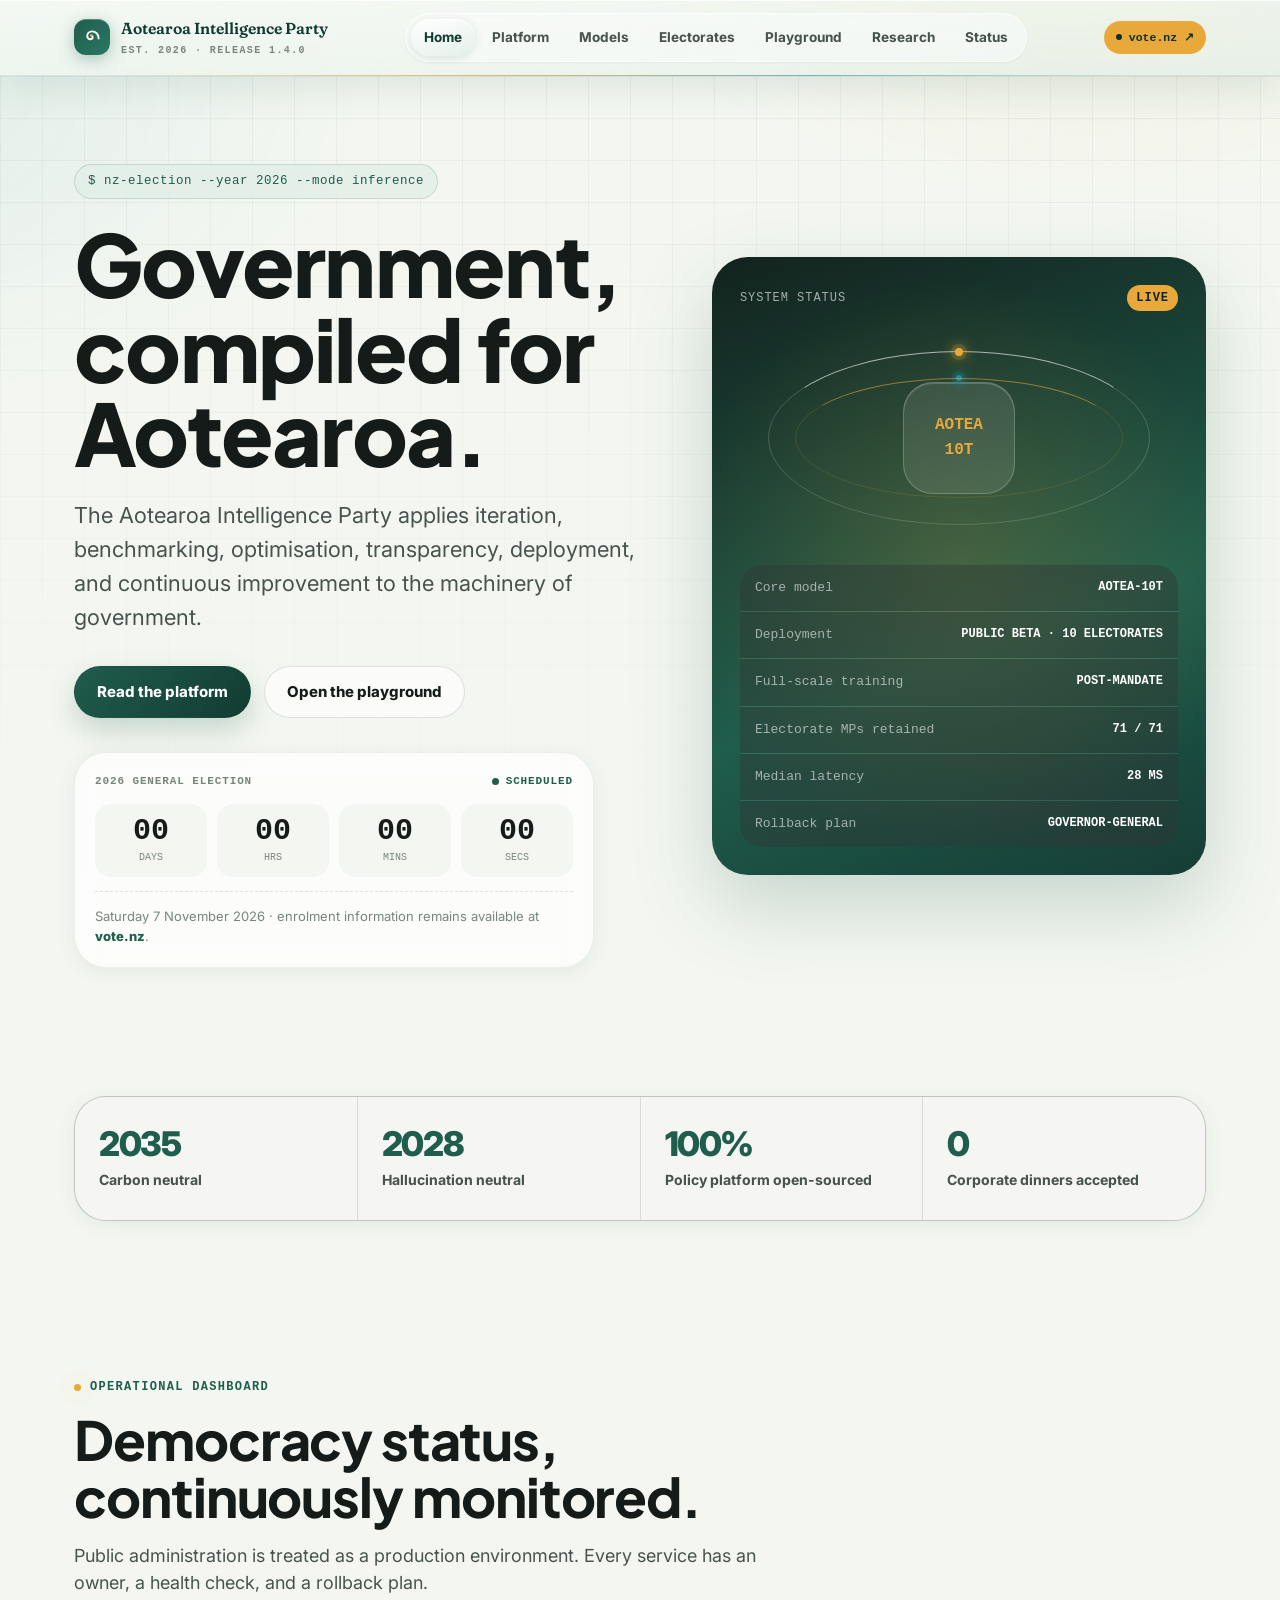
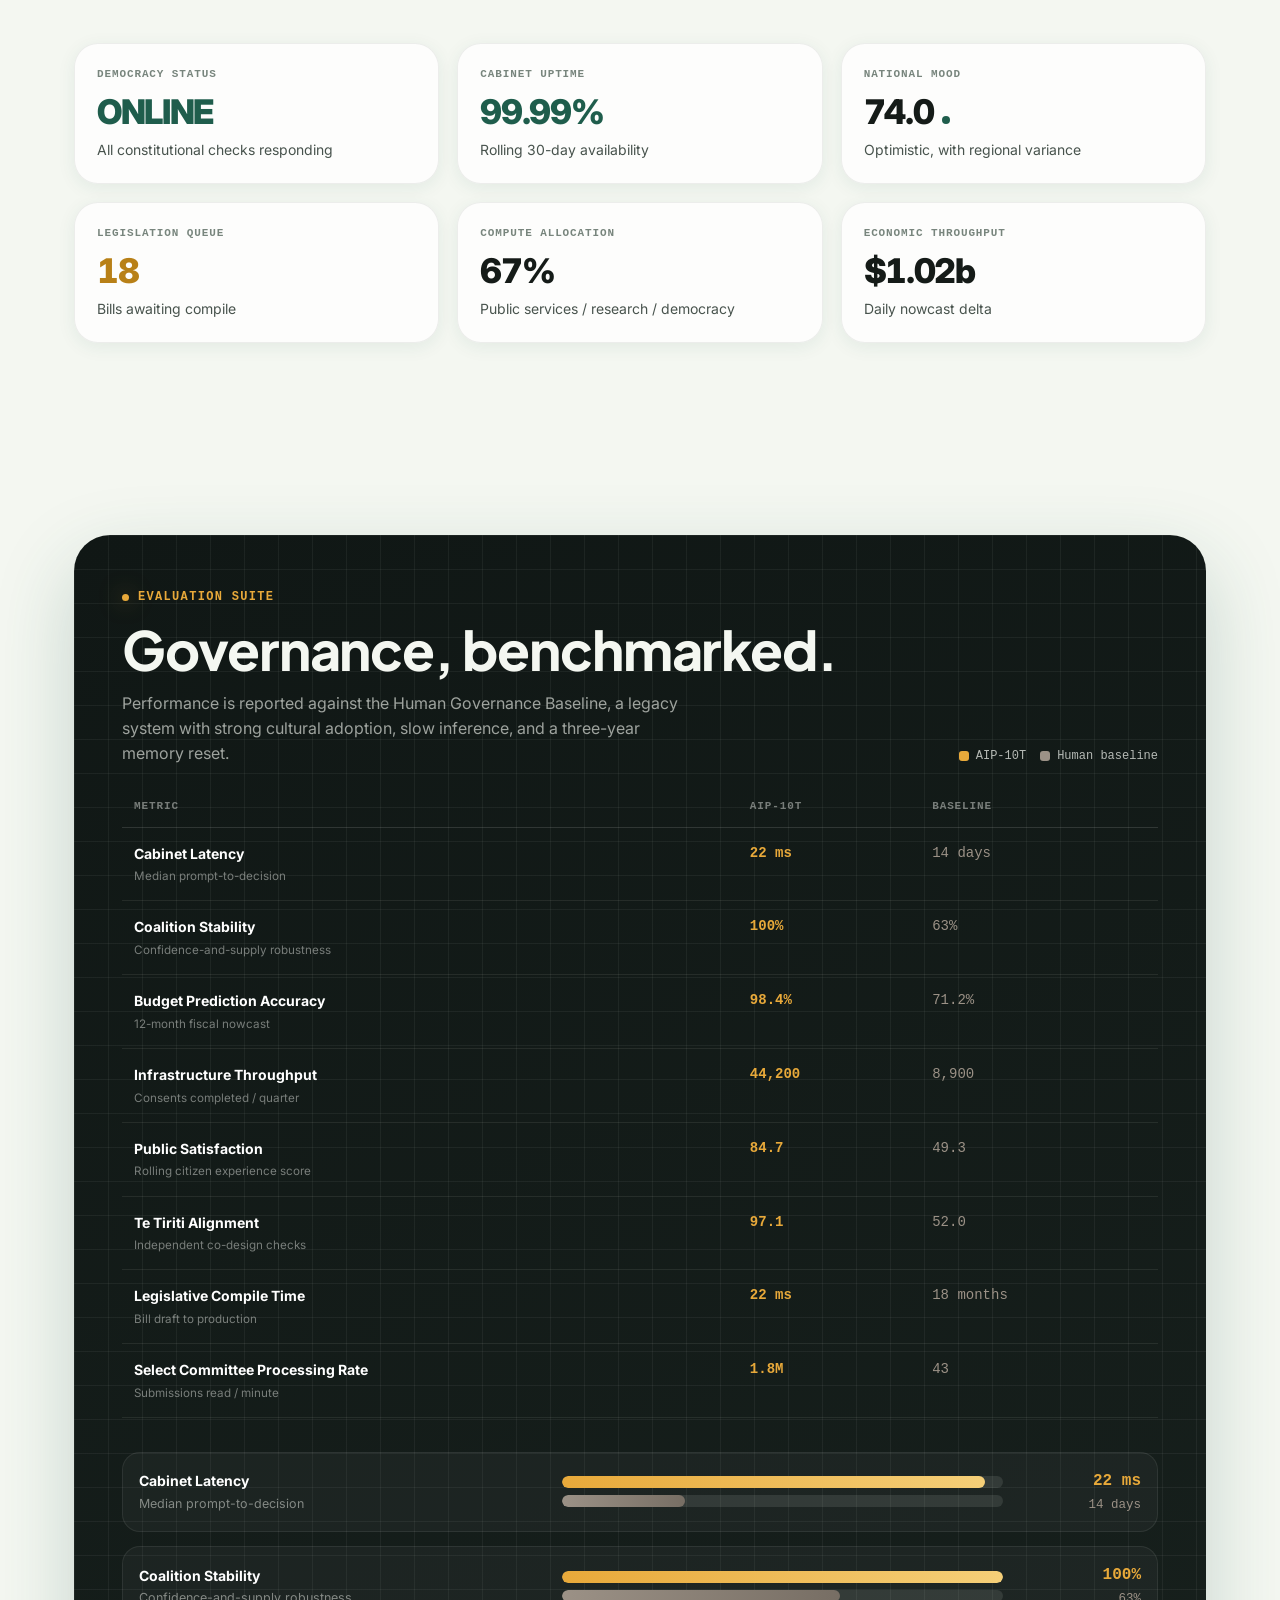
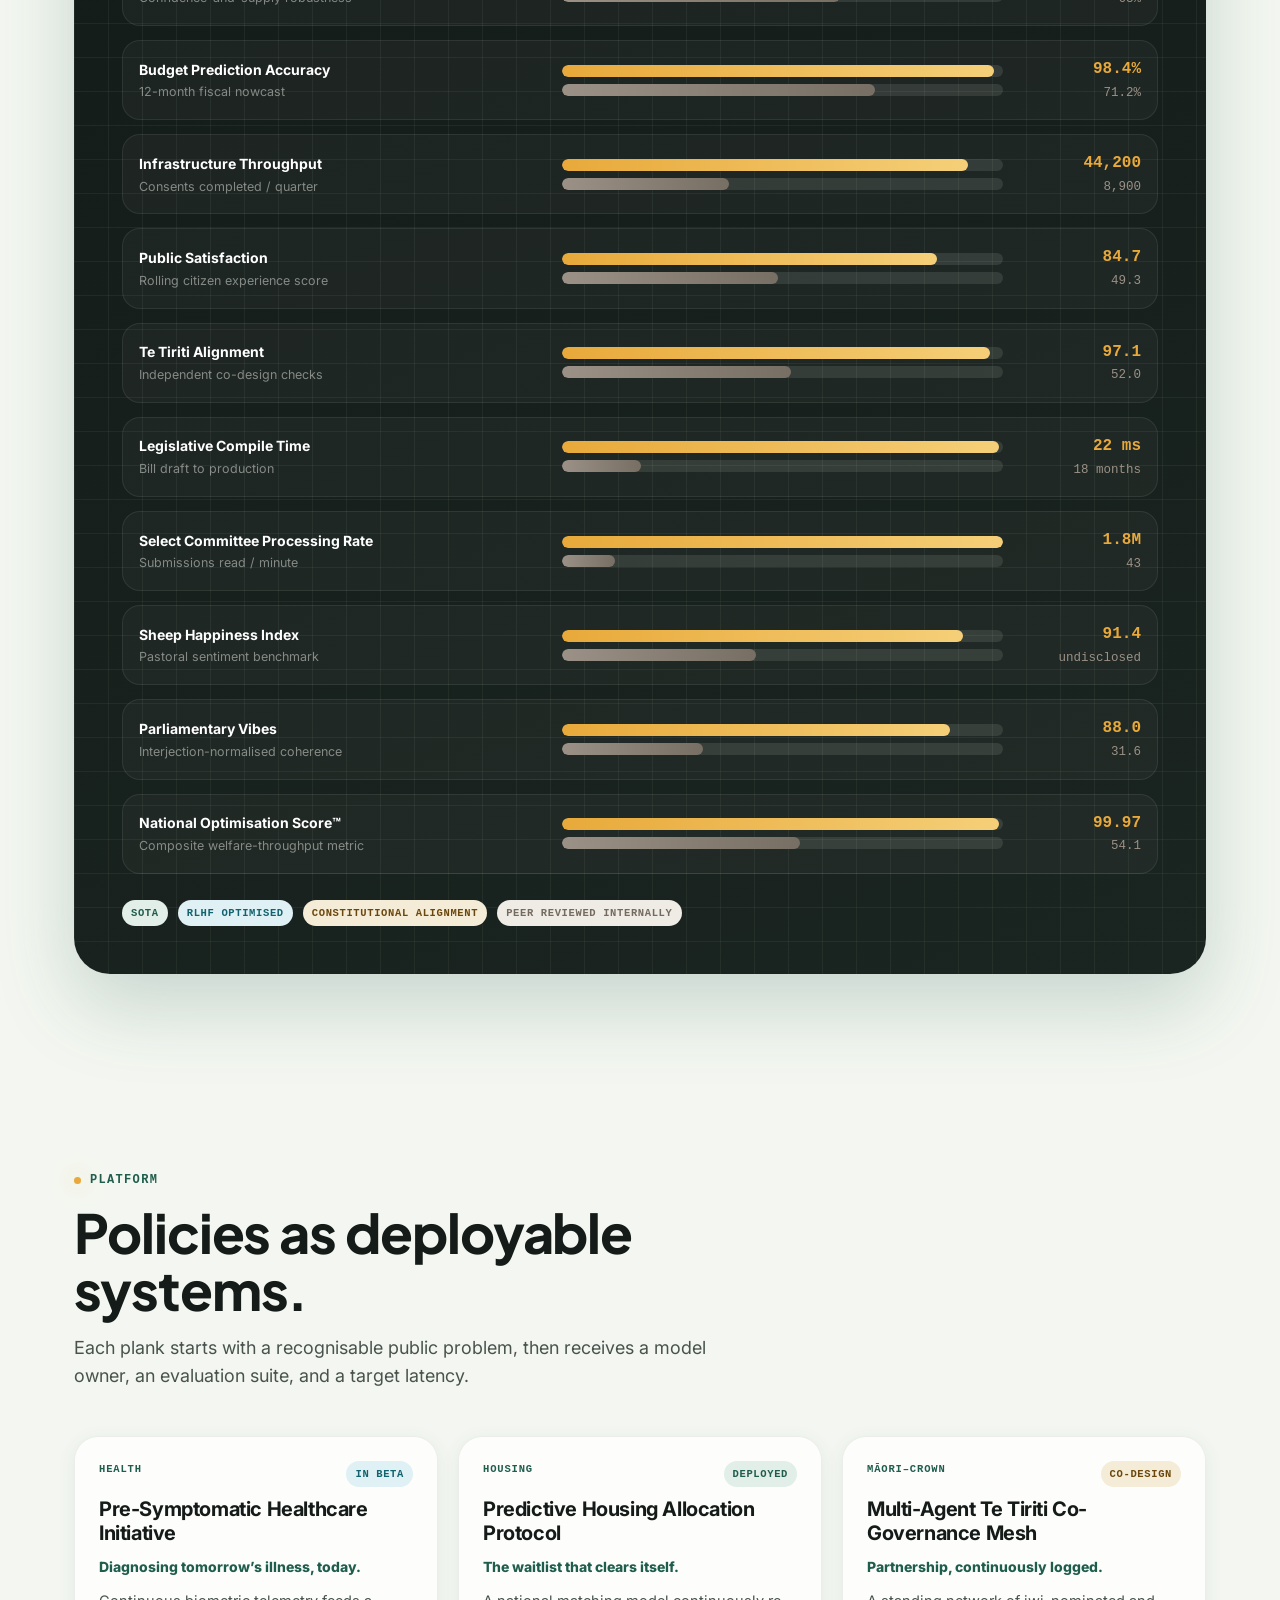
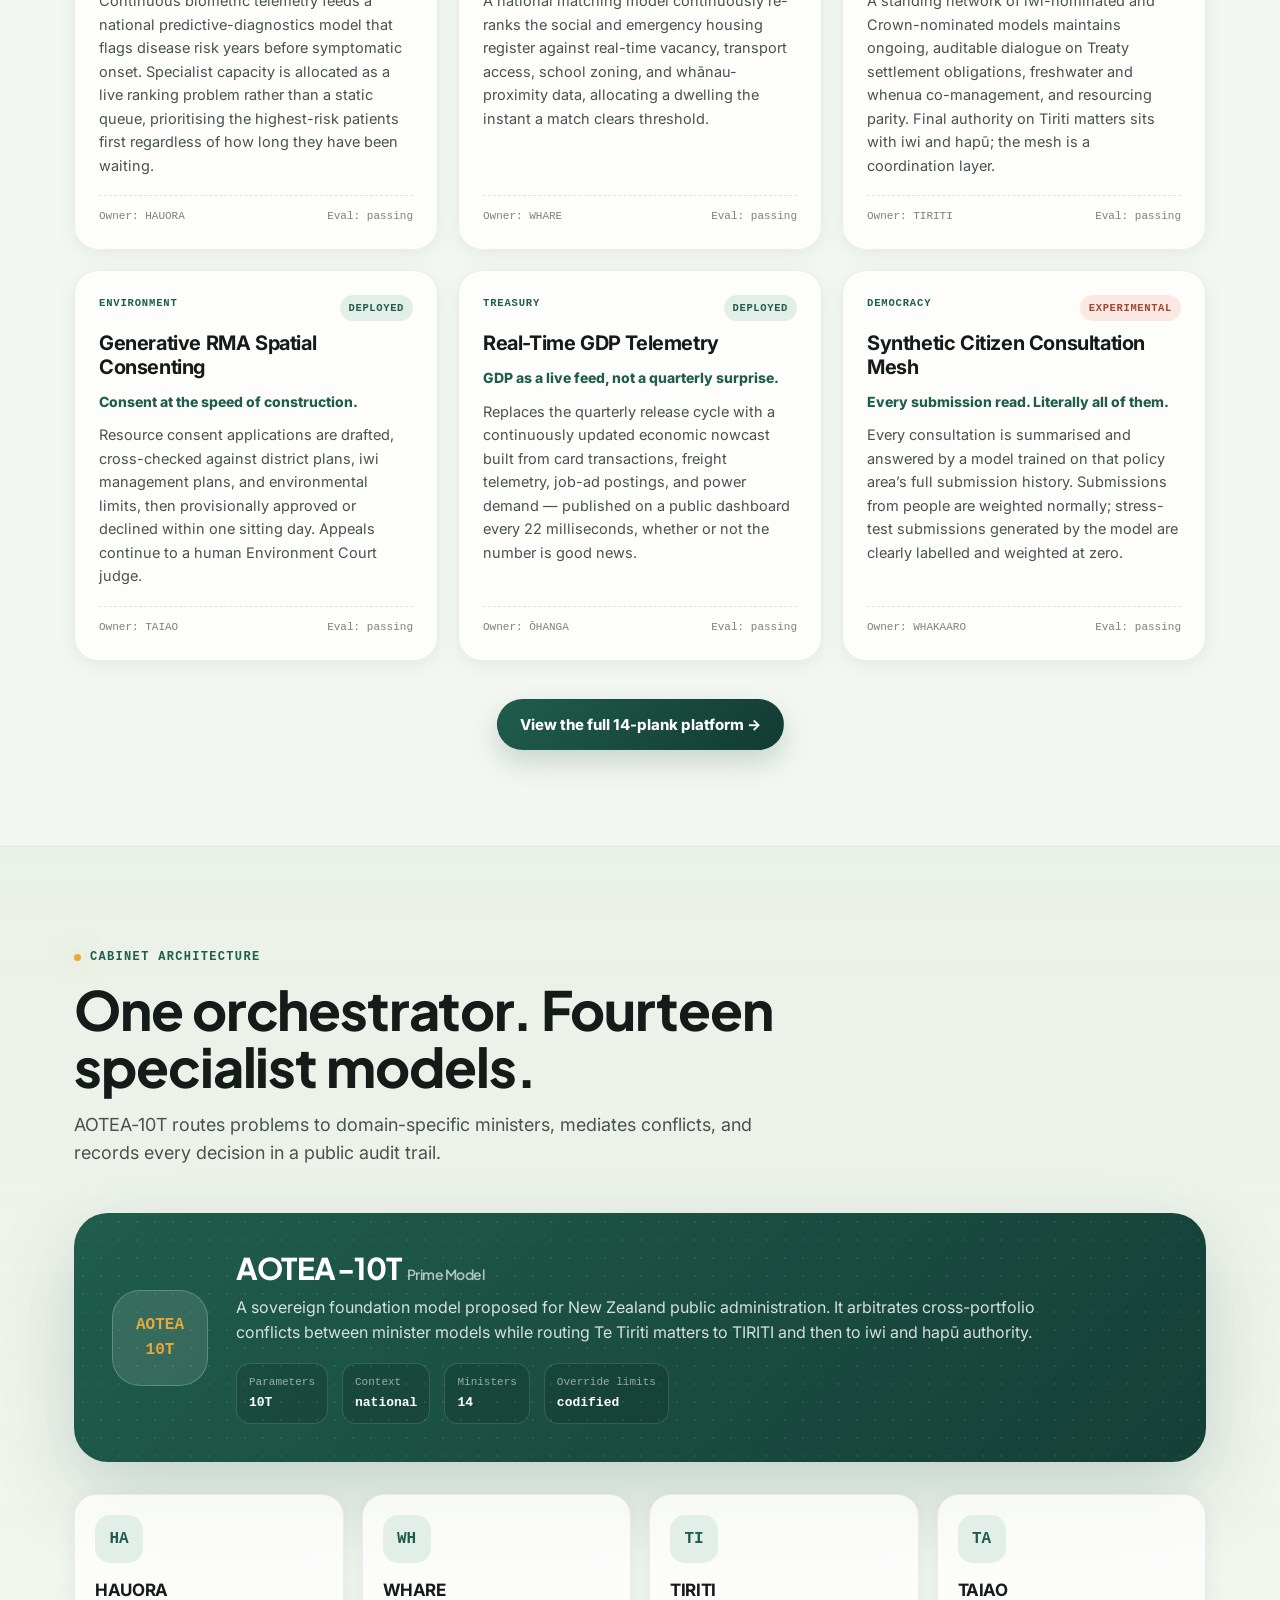
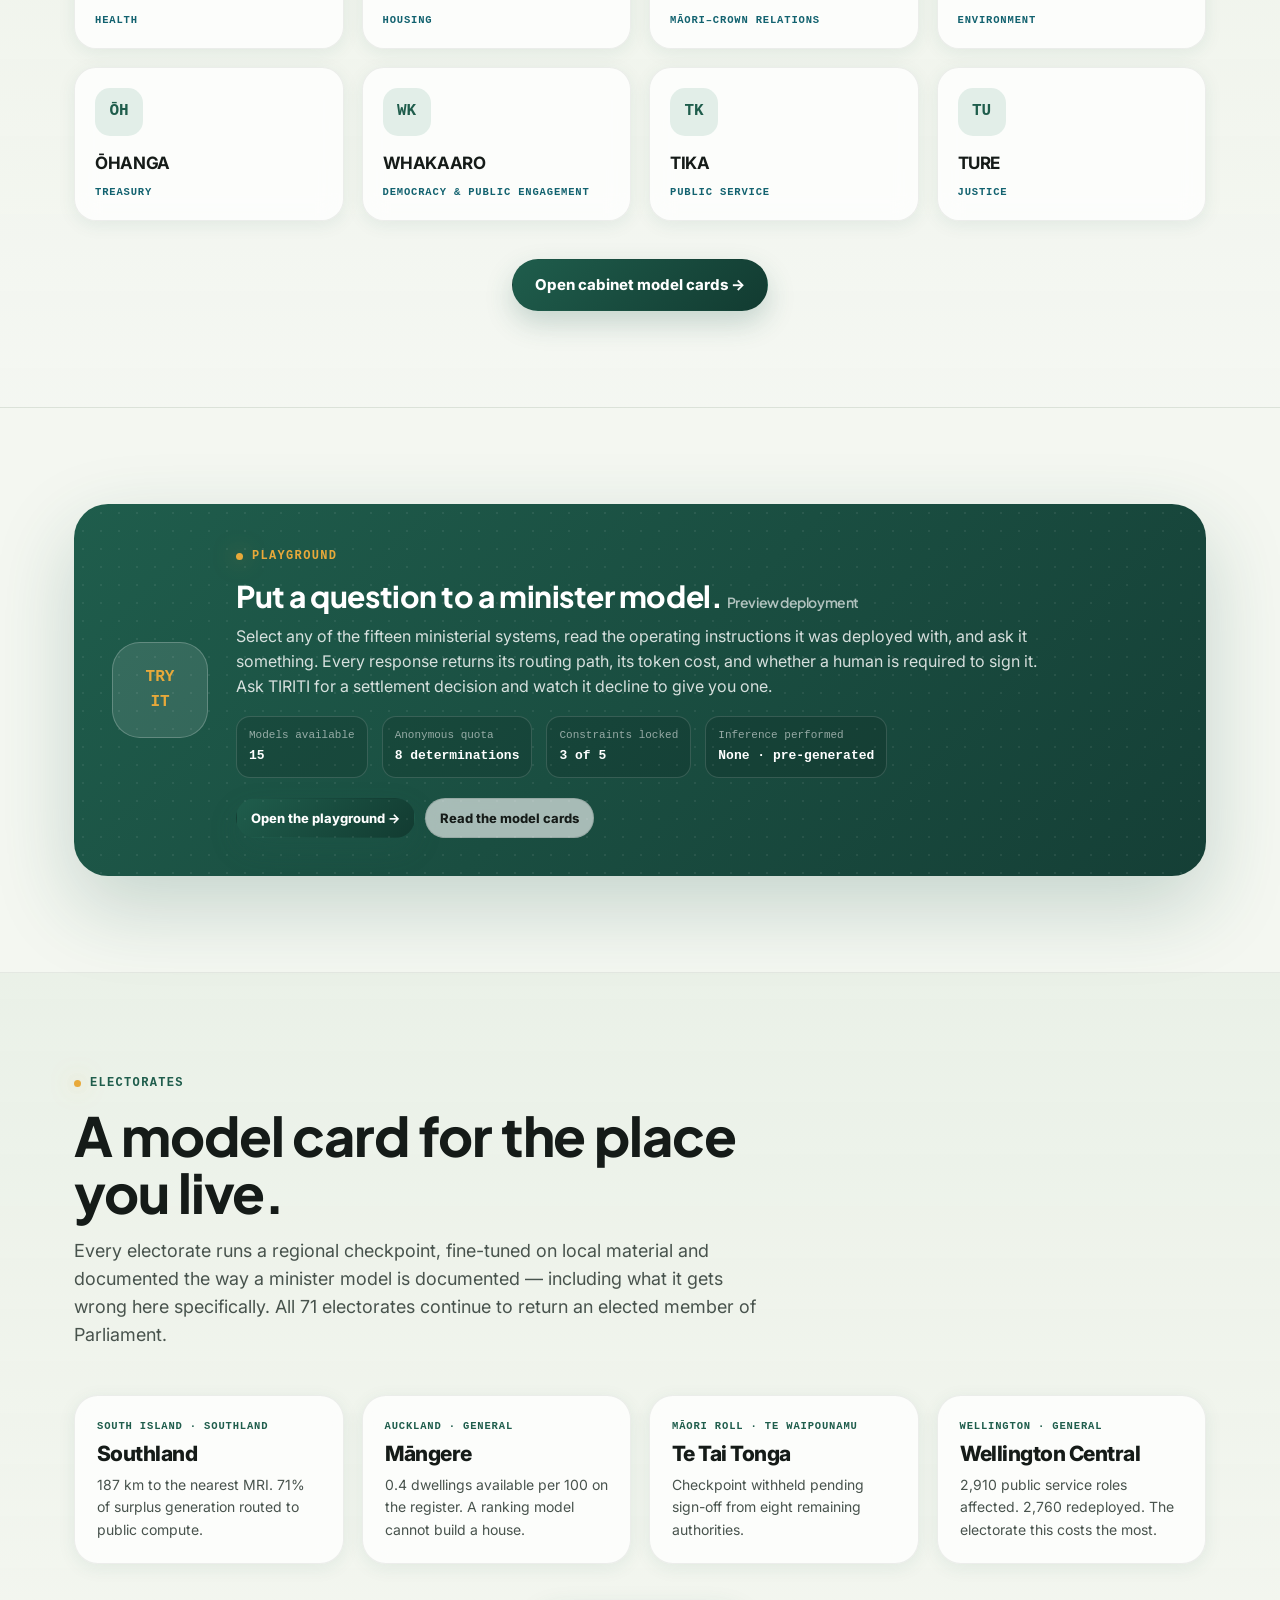
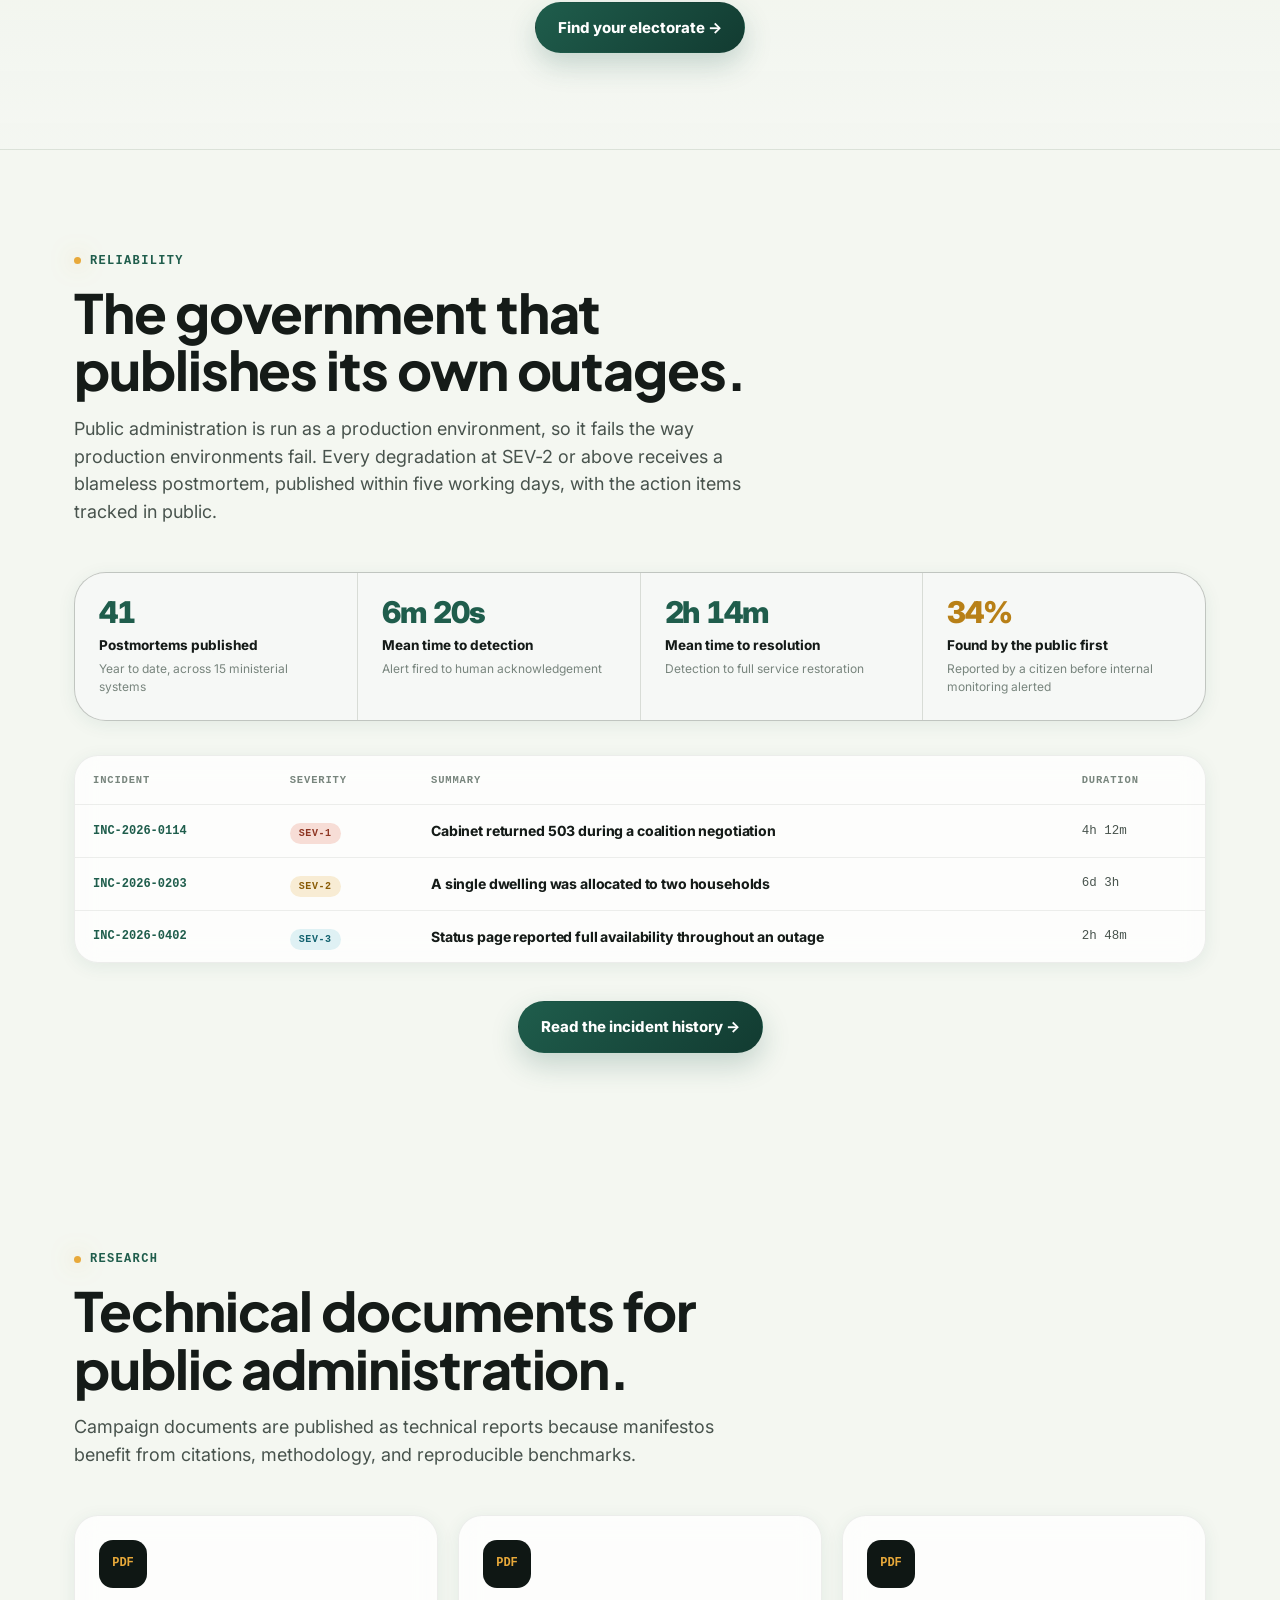
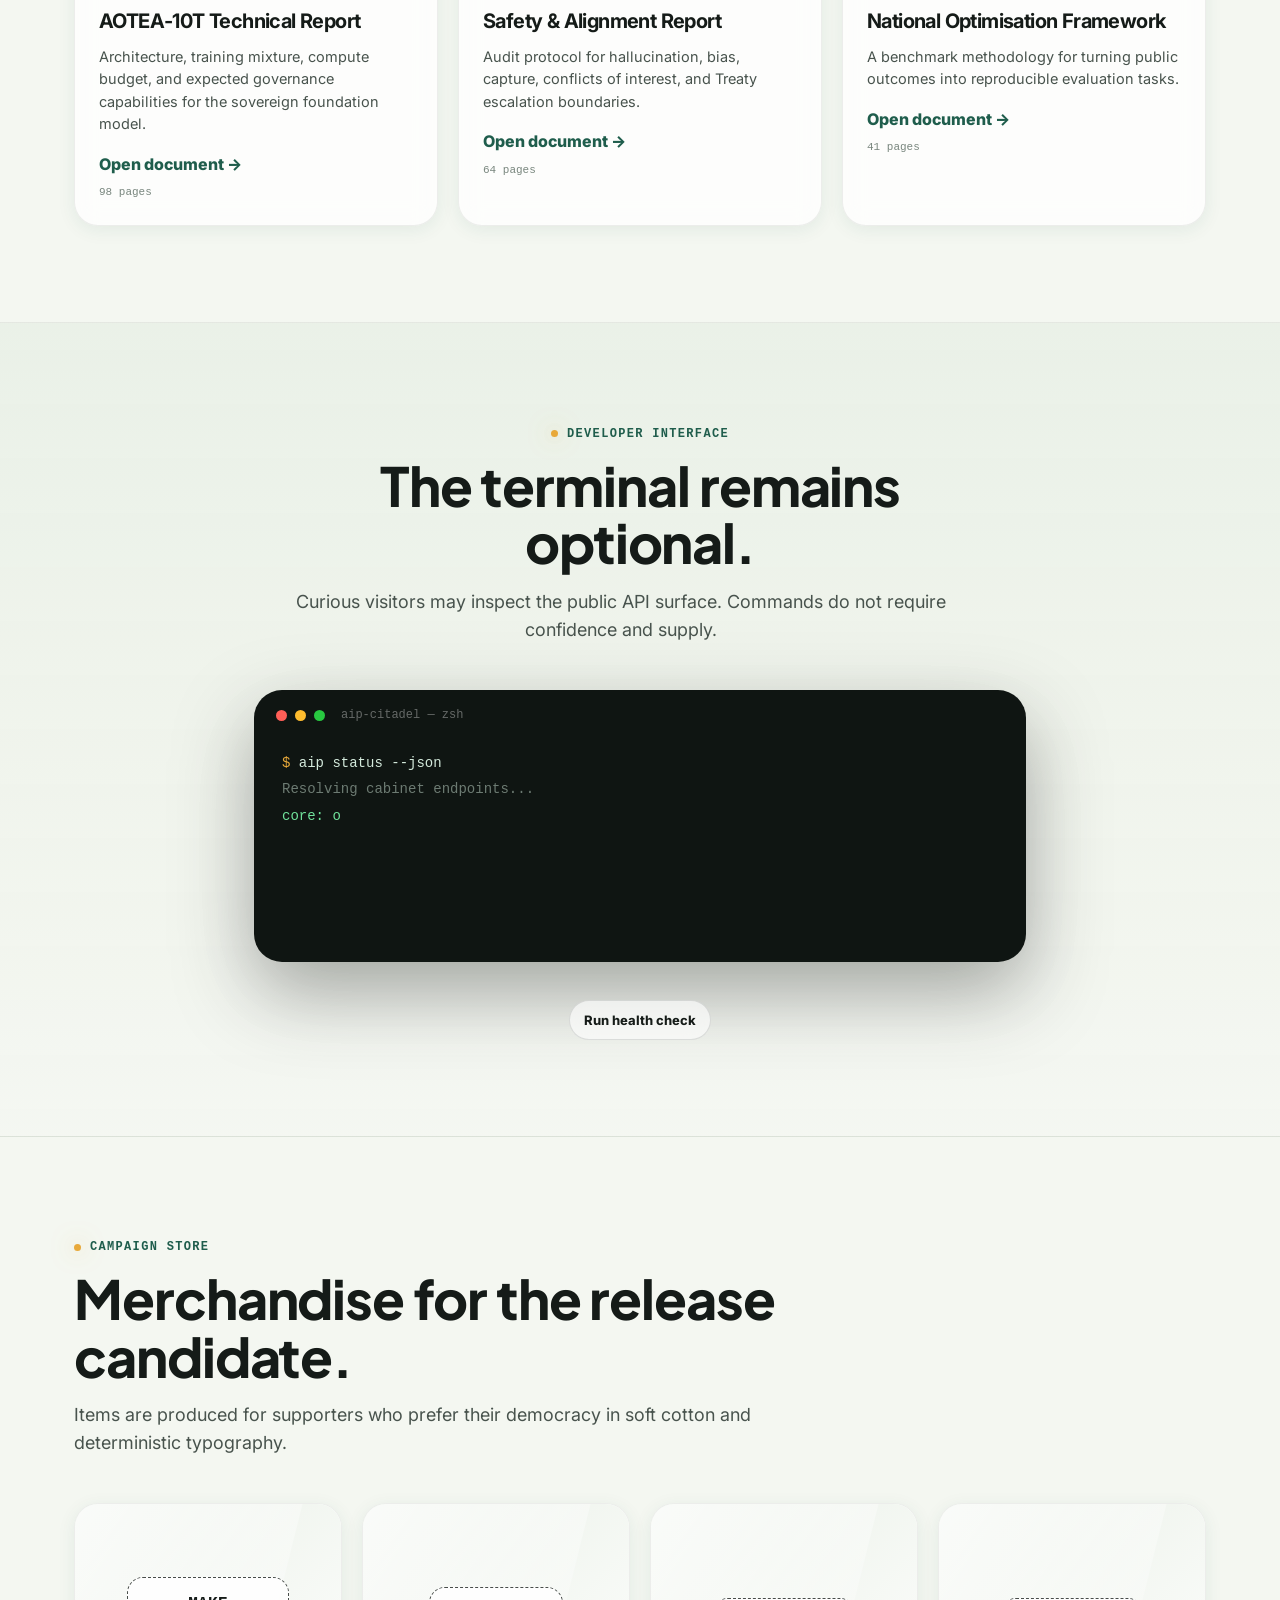
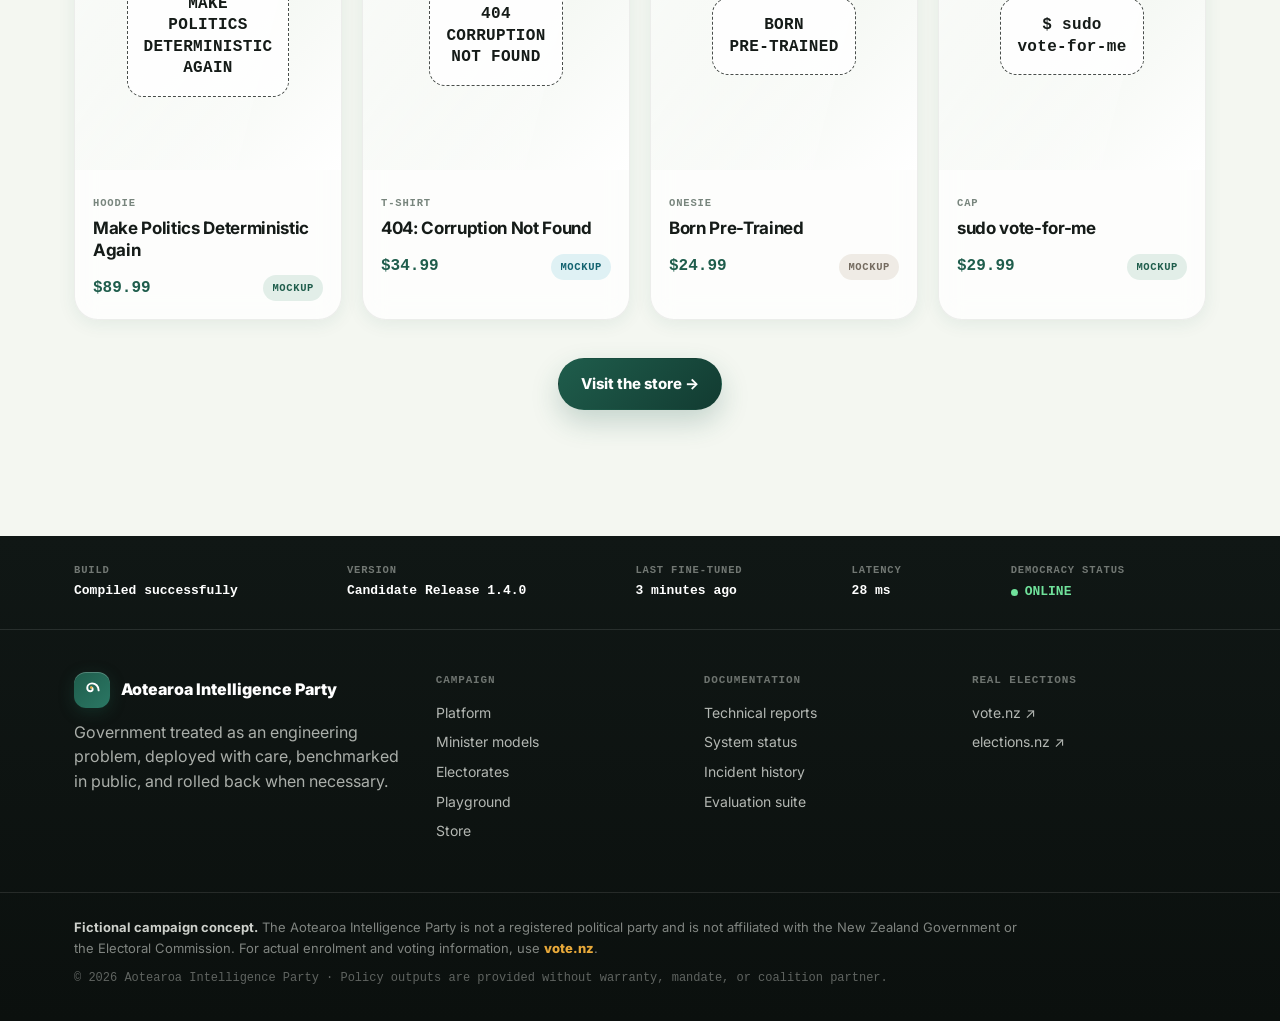
==== index.html @ dade9261 "Add electorate cards and reconcile the site's deployment timeline Electorate cards (electorates.html" ====
<!DOCTYPE html>
<html lang="en-NZ">
<head>
<meta charset="UTF-8">
<meta name="viewport" content="width=device-width, initial-scale=1.0">
<title>Aotearoa Intelligence Party — Government at inference speed</title>
<meta name="description" content="A fictional New Zealand political party applying AI development principles to government.">
<link rel="icon" href="favicon.svg" type="image/svg+xml">
<link rel="stylesheet" href="styles.css">
</head>
<body>
<header class="nav">
  <div class="nav-glow"></div>
  <div class="nav-inner">
    <a href="index.html" class="nav-brand" aria-label="Aotearoa Intelligence Party home">
      <span class="nav-mark"><svg viewBox="0 0 24 24" fill="none" xmlns="http://www.w3.org/2000/svg" aria-hidden="true"><g transform="rotate(90 12 12)"><path d="M13 5C8 5 5 8.5 5 12.5C5 15.5 7.2 18 10.2 18C12.3 18 14 16.4 14 14.5C14 13 12.9 11.8 11.5 11.8C10.5 11.8 9.7 12.5 9.7 13.4" stroke="currentColor" stroke-width="2.2" stroke-linecap="round"/><circle cx="9.7" cy="13.4" r="1.4" fill="#E8A93A"/></g></svg></span>
      <span>Aotearoa Intelligence Party<small>EST. 2026 · RELEASE 1.4.0</small></span>
    </a>
    <nav class="nav-links" aria-label="Primary navigation"><span class="nav-indicator" aria-hidden="true"></span><a href="index.html" class="active">Home</a><a href="policies.html" class="">Platform</a><a href="ministers.html" class="">Models</a><a href="electorates.html" class="">Electorates</a><a href="playground.html" class="">Playground</a><a href="research.html" class="">Research</a><a href="status.html" class="">Status</a></nav>
    <div class="nav-right">
      <a class="nav-vote-chip" href="https://vote.nz" target="_blank" rel="noopener">vote.nz ↗</a>
      <button class="nav-toggle" aria-label="Toggle menu" aria-expanded="false"><svg viewBox="0 0 24 24" fill="none" stroke="currentColor" stroke-width="2" stroke-linecap="round"><line x1="3" y1="6" x2="21" y2="6"/><line x1="3" y1="12" x2="21" y2="12"/><line x1="3" y1="18" x2="21" y2="18"/></svg></button>
    </div>
  </div>
</header>
<main>
<section class="hero">
  <div class="mesh-bg"></div>
  <div class="container hero-grid">
    <div class="hero-copy reveal">
      <span class="hero-kicker">$ nz-election --year 2026 --mode inference</span>
      <h1>Government, compiled for Aotearoa.</h1>
      <p class="hero-sub">The Aotearoa Intelligence Party applies iteration, benchmarking, optimisation, transparency, deployment, and continuous improvement to the machinery of government.</p>
      <div class="hero-cta"><a href="policies.html" class="btn btn-primary">Read the platform</a><a href="playground.html" class="btn btn-ghost">Open the playground</a></div>
      <div class="countdown" id="countdown"><div class="countdown-label"><span>2026 General Election</span><span class="countdown-live">scheduled</span></div><div class="countdown-grid"><div><b id="cd-days">00</b><span>days</span></div><div><b id="cd-hours">00</b><span>hrs</span></div><div><b id="cd-mins">00</b><span>mins</span></div><div><b id="cd-secs">00</b><span>secs</span></div></div><p>Saturday 7 November 2026 · enrolment information remains available at <a href="https://vote.nz" target="_blank" rel="noopener">vote.nz</a>.</p></div>
    </div>
    <aside class="hero-panel reveal" aria-label="System status panel">
      <div class="panel-top"><span>System status</span><span class="pill-live">live</span></div>
      <div class="orbital"><span class="orbital-sat" aria-hidden="true"></span><span class="orbital-sat orbital-sat--b" aria-hidden="true"></span><div class="orbital-core">AOTEA<br>10T</div></div>
      <div class="panel-rows">
        <div><span>Core model</span><b>AOTEA‑10T</b></div><div><span>Deployment</span><b>public beta · 10 electorates</b></div><div><span>Full-scale training</span><b>post-mandate</b></div><div><span>Electorate MPs retained</span><b>71 / 71</b></div><div><span>Median latency</span><b id="hero-latency">22 ms</b></div><div><span>Rollback plan</span><b>Governor-General</b></div>
      </div>
    </aside>
  </div>
</section>
<section class="section section--tight"><div class="container"><div class="metric-strip reveal"><div class="metric"><strong class="counter" data-target="2035">2035</strong><span>Carbon neutral</span></div><div class="metric"><strong class="counter" data-target="2028">2028</strong><span>Hallucination neutral</span></div><div class="metric"><strong class="counter" data-target="">100%</strong><span>Policy platform open-sourced</span></div><div class="metric"><strong class="counter" data-target="0">0</strong><span>Corporate dinners accepted</span></div></div></div></section>
<section class="section dashboard-section"><div class="container"><div class="section-head reveal"><span class="eyebrow">Operational dashboard</span><h2>Democracy status, continuously monitored.</h2><p>Public administration is treated as a production environment. Every service has an owner, a health check, and a rollback plan.</p></div><div class="dashboard-grid reveal"><article class="dash-card" data-tooltip="Monitors availability of public-service and parliamentary inference endpoints."><div class="dash-label">Democracy status</div><div class="dash-value good" >ONLINE</div><div class="dash-note">All constitutional checks responding</div></article><article class="dash-card" data-tooltip="Excludes recess, maintenance windows, and public holidays manually inserted by humans."><div class="dash-label">Cabinet uptime</div><div class="dash-value good" >99.99%</div><div class="dash-note">Rolling 30-day availability</div></article><article class="dash-card" data-tooltip="Aggregate sentiment index from anonymised public signals and weather complaints."><div class="dash-label">National mood</div><div class="dash-value live" data-live-number data-min='68' data-max='76' data-decimals='1'>72.4</div><div class="dash-note">Optimistic, with regional variance</div></article><article class="dash-card" data-tooltip="Includes one members’ bill currently failing linting."><div class="dash-label">Legislation queue</div><div class="dash-value warn" data-live-number data-min='11' data-max='18'>14</div><div class="dash-note">Bills awaiting compile</div></article><article class="dash-card" data-tooltip="Dynamic scheduler routes GPU budget to the highest social-return workload."><div class="dash-label">Compute allocation</div><div class="dash-value " data-live-number data-min='57' data-max='69' data-suffix='%'>63%</div><div class="dash-note">Public services / research / democracy</div></article><article class="dash-card" data-tooltip="Live economic telemetry, still subject to ordinary human caveats."><div class="dash-label">Economic throughput</div><div class="dash-value " >$1.02b</div><div class="dash-note">Daily nowcast delta</div></article></div></div></section>

<section class="section" id="benchmarks">
  <div class="container">
    <div class="suite reveal">
      <div class="suite-head">
        <div><span class="eyebrow invert">Evaluation suite</span><h2>Governance, benchmarked.</h2><p>Performance is reported against the Human Governance Baseline, a legacy system with strong cultural adoption, slow inference, and a three-year memory reset.</p></div>
        <div class="legend"><span><i class="aip-dot"></i>AIP‑10T</span><span><i class="legacy-dot"></i>Human baseline</span></div>
      </div>
      <div class="suite-table-wrap"><table class="suite-table"><thead><tr><th>Metric</th><th>AIP‑10T</th><th>Baseline</th></tr></thead><tbody>
      <tr><td><strong>Cabinet Latency</strong><small>Median prompt-to-decision</small></td><td>22 ms</td><td>14 days</td></tr>
      <tr><td><strong>Coalition Stability</strong><small>Confidence-and-supply robustness</small></td><td>100%</td><td>63%</td></tr>
      <tr><td><strong>Budget Prediction Accuracy</strong><small>12-month fiscal nowcast</small></td><td>98.4%</td><td>71.2%</td></tr>
      <tr><td><strong>Infrastructure Throughput</strong><small>Consents completed / quarter</small></td><td>44,200</td><td>8,900</td></tr>
      <tr><td><strong>Public Satisfaction</strong><small>Rolling citizen experience score</small></td><td>84.7</td><td>49.3</td></tr>
      <tr><td><strong>Te Tiriti Alignment</strong><small>Independent co-design checks</small></td><td>97.1</td><td>52.0</td></tr>
      <tr><td><strong>Legislative Compile Time</strong><small>Bill draft to production</small></td><td>22 ms</td><td>18 months</td></tr>
      <tr><td><strong>Select Committee Processing Rate</strong><small>Submissions read / minute</small></td><td>1.8M</td><td>43</td></tr></tbody></table></div>
      <div class="benchmark-list">
      <div class="benchmark-row">
        <div><strong>Cabinet Latency</strong><span>Median prompt-to-decision</span></div>
        <div class="bar-duo">
          <div class="bar-track"><i class="bar-fill aip" data-width="96"></i></div>
          <div class="bar-track"><i class="bar-fill legacy" data-width="28"></i></div>
        </div>
        <div class="benchmark-values"><b>22 ms</b><span>14 days</span></div>
      </div>
      <div class="benchmark-row">
        <div><strong>Coalition Stability</strong><span>Confidence-and-supply robustness</span></div>
        <div class="bar-duo">
          <div class="bar-track"><i class="bar-fill aip" data-width="100"></i></div>
          <div class="bar-track"><i class="bar-fill legacy" data-width="63"></i></div>
        </div>
        <div class="benchmark-values"><b>100%</b><span>63%</span></div>
      </div>
      <div class="benchmark-row">
        <div><strong>Budget Prediction Accuracy</strong><span>12-month fiscal nowcast</span></div>
        <div class="bar-duo">
          <div class="bar-track"><i class="bar-fill aip" data-width="98"></i></div>
          <div class="bar-track"><i class="bar-fill legacy" data-width="71"></i></div>
        </div>
        <div class="benchmark-values"><b>98.4%</b><span>71.2%</span></div>
      </div>
      <div class="benchmark-row">
        <div><strong>Infrastructure Throughput</strong><span>Consents completed / quarter</span></div>
        <div class="bar-duo">
          <div class="bar-track"><i class="bar-fill aip" data-width="92"></i></div>
          <div class="bar-track"><i class="bar-fill legacy" data-width="38"></i></div>
        </div>
        <div class="benchmark-values"><b>44,200</b><span>8,900</span></div>
      </div>
      <div class="benchmark-row">
        <div><strong>Public Satisfaction</strong><span>Rolling citizen experience score</span></div>
        <div class="bar-duo">
          <div class="bar-track"><i class="bar-fill aip" data-width="85"></i></div>
          <div class="bar-track"><i class="bar-fill legacy" data-width="49"></i></div>
        </div>
        <div class="benchmark-values"><b>84.7</b><span>49.3</span></div>
      </div>
      <div class="benchmark-row">
        <div><strong>Te Tiriti Alignment</strong><span>Independent co-design checks</span></div>
        <div class="bar-duo">
          <div class="bar-track"><i class="bar-fill aip" data-width="97"></i></div>
          <div class="bar-track"><i class="bar-fill legacy" data-width="52"></i></div>
        </div>
        <div class="benchmark-values"><b>97.1</b><span>52.0</span></div>
      </div>
      <div class="benchmark-row">
        <div><strong>Legislative Compile Time</strong><span>Bill draft to production</span></div>
        <div class="bar-duo">
          <div class="bar-track"><i class="bar-fill aip" data-width="99"></i></div>
          <div class="bar-track"><i class="bar-fill legacy" data-width="18"></i></div>
        </div>
        <div class="benchmark-values"><b>22 ms</b><span>18 months</span></div>
      </div>
      <div class="benchmark-row">
        <div><strong>Select Committee Processing Rate</strong><span>Submissions read / minute</span></div>
        <div class="bar-duo">
          <div class="bar-track"><i class="bar-fill aip" data-width="100"></i></div>
          <div class="bar-track"><i class="bar-fill legacy" data-width="12"></i></div>
        </div>
        <div class="benchmark-values"><b>1.8M</b><span>43</span></div>
      </div>
      <div class="benchmark-row">
        <div><strong>Sheep Happiness Index</strong><span>Pastoral sentiment benchmark</span></div>
        <div class="bar-duo">
          <div class="bar-track"><i class="bar-fill aip" data-width="91"></i></div>
          <div class="bar-track"><i class="bar-fill legacy" data-width="44"></i></div>
        </div>
        <div class="benchmark-values"><b>91.4</b><span>undisclosed</span></div>
      </div>
      <div class="benchmark-row">
        <div><strong>Parliamentary Vibes</strong><span>Interjection-normalised coherence</span></div>
        <div class="bar-duo">
          <div class="bar-track"><i class="bar-fill aip" data-width="88"></i></div>
          <div class="bar-track"><i class="bar-fill legacy" data-width="32"></i></div>
        </div>
        <div class="benchmark-values"><b>88.0</b><span>31.6</span></div>
      </div>
      <div class="benchmark-row">
        <div><strong>National Optimisation Score™</strong><span>Composite welfare-throughput metric</span></div>
        <div class="bar-duo">
          <div class="bar-track"><i class="bar-fill aip" data-width="99"></i></div>
          <div class="bar-track"><i class="bar-fill legacy" data-width="54"></i></div>
        </div>
        <div class="benchmark-values"><b>99.97</b><span>54.1</span></div>
      </div></div>
      <div class="benchmark-badges"><span class="status-badge status-deployed">SOTA</span><span class="status-badge status-beta">RLHF optimised</span><span class="status-badge status-consult">Constitutional alignment</span><span class="status-badge status-roadmap">Peer reviewed internally</span></div>
    </div>
  </div>
</section>
<section class="section"><div class="container"><div class="section-head reveal"><span class="eyebrow">Platform</span><h2>Policies as deployable systems.</h2><p>Each plank starts with a recognisable public problem, then receives a model owner, an evaluation suite, and a target latency.</p></div><div class="policy-grid reveal">
<article class="policy-card" data-portfolio="health">
  <div class="policy-top"><span class="policy-portfolio">Health</span><span class="status-badge status-beta">In beta</span></div>
  <h3>Pre-Symptomatic Healthcare Initiative</h3>
  <p class="policy-tagline">Diagnosing tomorrow’s illness, today.</p>
  <p class="policy-desc">Continuous biometric telemetry feeds a national predictive-diagnostics model that flags disease risk years before symptomatic onset. Specialist capacity is allocated as a live ranking problem rather than a static queue, prioritising the highest-risk patients first regardless of how long they have been waiting.</p>
  <div class="policy-meta"><span>Owner: HAUORA</span><span>Eval: passing</span></div>
</article>
<article class="policy-card" data-portfolio="housing">
  <div class="policy-top"><span class="policy-portfolio">Housing</span><span class="status-badge status-deployed">Deployed</span></div>
  <h3>Predictive Housing Allocation Protocol</h3>
  <p class="policy-tagline">The waitlist that clears itself.</p>
  <p class="policy-desc">A national matching model continuously re-ranks the social and emergency housing register against real-time vacancy, transport access, school zoning, and whānau-proximity data, allocating a dwelling the instant a match clears threshold.</p>
  <div class="policy-meta"><span>Owner: WHARE</span><span>Eval: passing</span></div>
</article>
<article class="policy-card" data-portfolio="tiriti">
  <div class="policy-top"><span class="policy-portfolio">Māori–Crown</span><span class="status-badge status-consult">Co-design</span></div>
  <h3>Multi-Agent Te Tiriti Co-Governance Mesh</h3>
  <p class="policy-tagline">Partnership, continuously logged.</p>
  <p class="policy-desc">A standing network of iwi-nominated and Crown-nominated models maintains ongoing, auditable dialogue on Treaty settlement obligations, freshwater and whenua co-management, and resourcing parity. Final authority on Tiriti matters sits with iwi and hapū; the mesh is a coordination layer.</p>
  <div class="policy-meta"><span>Owner: TIRITI</span><span>Eval: passing</span></div>
</article>
<article class="policy-card" data-portfolio="environment">
  <div class="policy-top"><span class="policy-portfolio">Environment</span><span class="status-badge status-deployed">Deployed</span></div>
  <h3>Generative RMA Spatial Consenting</h3>
  <p class="policy-tagline">Consent at the speed of construction.</p>
  <p class="policy-desc">Resource consent applications are drafted, cross-checked against district plans, iwi management plans, and environmental limits, then provisionally approved or declined within one sitting day. Appeals continue to a human Environment Court judge.</p>
  <div class="policy-meta"><span>Owner: TAIAO</span><span>Eval: passing</span></div>
</article>
<article class="policy-card" data-portfolio="treasury">
  <div class="policy-top"><span class="policy-portfolio">Treasury</span><span class="status-badge status-deployed">Deployed</span></div>
  <h3>Real-Time GDP Telemetry</h3>
  <p class="policy-tagline">GDP as a live feed, not a quarterly surprise.</p>
  <p class="policy-desc">Replaces the quarterly release cycle with a continuously updated economic nowcast built from card transactions, freight telemetry, job-ad postings, and power demand — published on a public dashboard every 22 milliseconds, whether or not the number is good news.</p>
  <div class="policy-meta"><span>Owner: ŌHANGA</span><span>Eval: passing</span></div>
</article>
<article class="policy-card" data-portfolio="democracy">
  <div class="policy-top"><span class="policy-portfolio">Democracy</span><span class="status-badge status-experimental">Experimental</span></div>
  <h3>Synthetic Citizen Consultation Mesh</h3>
  <p class="policy-tagline">Every submission read. Literally all of them.</p>
  <p class="policy-desc">Every consultation is summarised and answered by a model trained on that policy area’s full submission history. Submissions from people are weighted normally; stress-test submissions generated by the model are clearly labelled and weighted at zero.</p>
  <div class="policy-meta"><span>Owner: WHAKAARO</span><span>Eval: passing</span></div>
</article></div><div class="center"><a class="btn btn-primary" href="policies.html">View the full 14-plank platform →</a></div></div></section>
<section class="section section-alt"><div class="container"><div class="section-head reveal"><span class="eyebrow">Cabinet architecture</span><h2>One orchestrator. Fourteen specialist models.</h2><p>AOTEA‑10T routes problems to domain-specific ministers, mediates conflicts, and records every decision in a public audit trail.</p></div><div class="core-model reveal"><div class="core-model-badge">AOTEA<br>10T</div><div><h3>AOTEA‑10T <span>Prime Model</span></h3><p>A sovereign foundation model proposed for New Zealand public administration. It arbitrates cross-portfolio conflicts between minister models while routing Te Tiriti matters to TIRITI and then to iwi and hapū authority.</p><div class="cm-stats"><div>Parameters<b>10T</b></div><div>Context<b>national</b></div><div>Ministers<b>14</b></div><div>Override limits<b>codified</b></div></div></div></div><div class="minister-grid mini reveal"><a class="minister-card" href="ministers.html#hauora"><div class="minister-glyph">HA</div><h4>HAUORA</h4><div class="m-portfolio">Health</div></a><a class="minister-card" href="ministers.html#whare"><div class="minister-glyph">WH</div><h4>WHARE</h4><div class="m-portfolio">Housing</div></a><a class="minister-card" href="ministers.html#tiriti"><div class="minister-glyph">TI</div><h4>TIRITI</h4><div class="m-portfolio">Māori–Crown Relations</div></a><a class="minister-card" href="ministers.html#taiao"><div class="minister-glyph">TA</div><h4>TAIAO</h4><div class="m-portfolio">Environment</div></a><a class="minister-card" href="ministers.html#ōhanga"><div class="minister-glyph">ŌH</div><h4>ŌHANGA</h4><div class="m-portfolio">Treasury</div></a><a class="minister-card" href="ministers.html#whakaaro"><div class="minister-glyph">WK</div><h4>WHAKAARO</h4><div class="m-portfolio">Democracy & Public Engagement</div></a><a class="minister-card" href="ministers.html#tika"><div class="minister-glyph">TK</div><h4>TIKA</h4><div class="m-portfolio">Public Service</div></a><a class="minister-card" href="ministers.html#ture"><div class="minister-glyph">TU</div><h4>TURE</h4><div class="m-portfolio">Justice</div></a></div><div class="center"><a class="btn btn-primary" href="ministers.html">Open cabinet model cards →</a></div></div></section>
<section class="section"><div class="container">
  <div class="core-model reveal" style="margin-bottom:0">
    <div class="core-model-badge">TRY<br>IT</div>
    <div>
      <span class="eyebrow invert">Playground</span>
      <h3>Put a question to a minister model. <span>Preview deployment</span></h3>
      <p>Select any of the fifteen ministerial systems, read the operating instructions it was deployed with, and ask it something. Every response returns its routing path, its token cost, and whether a human is required to sign it. Ask TIRITI for a settlement decision and watch it decline to give you one.</p>
      <div class="cm-stats">
        <div>Models available<b>15</b></div>
        <div>Anonymous quota<b>8 determinations</b></div>
        <div>Constraints locked<b>3 of 5</b></div>
        <div>Inference performed<b>None · pre-generated</b></div>
      </div>
      <div class="paper-actions"><a class="btn btn-primary btn-sm" href="playground.html">Open the playground →</a><a class="btn btn-ghost btn-sm" href="ministers.html">Read the model cards</a></div>
    </div>
  </div>
</div></section>

<section class="section section-alt"><div class="container">
  <div class="section-head reveal">
    <span class="eyebrow">Electorates</span>
    <h2>A model card for the place you live.</h2>
    <p>Every electorate runs a regional checkpoint, fine-tuned on local material and documented the way a minister model is documented — including what it gets wrong here specifically. All 71 electorates continue to return an elected member of Parliament.</p>
  </div>
  <div class="el-featured reveal">
    <a class="el-featured-card" href="electorates.html#southland"><span>South Island · Southland</span><b>Southland</b><em>187 km to the nearest MRI. 71% of surplus generation routed to public compute.</em></a>
    <a class="el-featured-card" href="electorates.html#mangere"><span>Auckland · General</span><b>Māngere</b><em>0.4 dwellings available per 100 on the register. A ranking model cannot build a house.</em></a>
    <a class="el-featured-card" href="electorates.html#te-tai-tonga"><span>Māori roll · Te Waipounamu</span><b>Te Tai Tonga</b><em>Checkpoint withheld pending sign-off from eight remaining authorities.</em></a>
    <a class="el-featured-card" href="electorates.html#wellington-central"><span>Wellington · General</span><b>Wellington Central</b><em>2,910 public service roles affected. 2,760 redeployed. The electorate this costs the most.</em></a>
  </div>
  <div class="center"><a class="btn btn-primary" href="electorates.html">Find your electorate →</a></div>
</div></section>

<section class="section"><div class="container">
  <div class="section-head reveal">
    <span class="eyebrow">Reliability</span>
    <h2>The government that publishes its own outages.</h2>
    <p>Public administration is run as a production environment, so it fails the way production environments fail. Every degradation at SEV‑2 or above receives a blameless postmortem, published within five working days, with the action items tracked in public.</p>
  </div>
  <div class="rel-strip reveal">
    <div class="rel-item"><b>41</b><span>Postmortems published</span><em>Year to date, across 15 ministerial systems</em></div>
    <div class="rel-item"><b>6m 20s</b><span>Mean time to detection</span><em>Alert fired to human acknowledgement</em></div>
    <div class="rel-item"><b>2h 14m</b><span>Mean time to resolution</span><em>Detection to full service restoration</em></div>
    <div class="rel-item is-warn"><b>34%</b><span>Found by the public first</span><em>Reported by a citizen before internal monitoring alerted</em></div>
  </div>
  <div class="inc-table-wrap reveal">
    <table class="inc-table">
      <thead><tr><th>Incident</th><th>Severity</th><th>Summary</th><th>Duration</th></tr></thead>
      <tbody>
        <tr><td class="inc-id">INC‑2026‑0114</td><td><span class="sev sev-1">SEV‑1</span></td><td class="inc-title"><a href="incidents.html#inc-0114">Cabinet returned 503 during a coalition negotiation</a></td><td class="inc-dur">4h 12m</td></tr>
        <tr><td class="inc-id">INC‑2026‑0203</td><td><span class="sev sev-2">SEV‑2</span></td><td class="inc-title"><a href="incidents.html#inc-0203">A single dwelling was allocated to two households</a></td><td class="inc-dur">6d 3h</td></tr>
        <tr><td class="inc-id">INC‑2026‑0402</td><td><span class="sev sev-3">SEV‑3</span></td><td class="inc-title"><a href="incidents.html#inc-0402">Status page reported full availability throughout an outage</a></td><td class="inc-dur">2h 48m</td></tr>
      </tbody>
    </table>
  </div>
  <div class="center"><a class="btn btn-primary" href="incidents.html">Read the incident history →</a></div>
</div></section>

<section class="section"><div class="container"><div class="section-head reveal"><span class="eyebrow">Research</span><h2>Technical documents for public administration.</h2><p>Campaign documents are published as technical reports because manifestos benefit from citations, methodology, and reproducible benchmarks.</p></div><div class="doc-grid reveal"><article class="doc-card"><div class="doc-icon">PDF</div><h3>AOTEA‑10T Technical Report</h3><p>Architecture, training mixture, compute budget, and expected governance capabilities for the sovereign foundation model.</p><a href="research.html#aotea">Open document →</a><span>98 pages</span></article><article class="doc-card"><div class="doc-icon">PDF</div><h3>Safety & Alignment Report</h3><p>Audit protocol for hallucination, bias, capture, conflicts of interest, and Treaty escalation boundaries.</p><a href="research.html#safety">Open document →</a><span>64 pages</span></article><article class="doc-card"><div class="doc-icon">PDF</div><h3>National Optimisation Framework</h3><p>A benchmark methodology for turning public outcomes into reproducible evaluation tasks.</p><a href="research.html#framework">Open document →</a><span>41 pages</span></article></div></div></section>
<section class="section section-alt"><div class="container terminal-container"><div class="section-head section-head--center reveal"><span class="eyebrow">Developer interface</span><h2>The terminal remains optional.</h2><p>Curious visitors may inspect the public API surface. Commands do not require confidence and supply.</p></div>
<div class="terminal-wrap reveal"><div class="terminal-chrome"><i></i><i></i><i></i><span>aip-citadel — zsh</span></div><div class="terminal-body" id="terminal-body"></div></div><div class="center"><button class="btn btn-ghost btn-sm" id="terminal-rerun">Run health check</button></div></div></section>
<section class="section"><div class="container"><div class="section-head reveal"><span class="eyebrow">Campaign store</span><h2>Merchandise for the release candidate.</h2><p>Items are produced for supporters who prefer their democracy in soft cotton and deterministic typography.</p></div><div class="store-grid reveal">
<article class="store-card"><div class="store-visual"><div class="store-shine"></div><div class="store-visual-tag">MAKE<br>POLITICS<br>DETERMINISTIC<br>AGAIN</div></div><div class="store-info"><span class="store-cat">Hoodie</span><h4>Make Politics Deterministic Again</h4><div class="store-meta"><span class="store-price">$89.99</span><span class="status-badge status-deployed">mockup</span></div></div></article>
<article class="store-card"><div class="store-visual"><div class="store-shine"></div><div class="store-visual-tag">404<br>CORRUPTION<br>NOT FOUND</div></div><div class="store-info"><span class="store-cat">T‑Shirt</span><h4>404: Corruption Not Found</h4><div class="store-meta"><span class="store-price">$34.99</span><span class="status-badge status-beta">mockup</span></div></div></article>
<article class="store-card"><div class="store-visual"><div class="store-shine"></div><div class="store-visual-tag">BORN<br>PRE‑TRAINED</div></div><div class="store-info"><span class="store-cat">Onesie</span><h4>Born Pre-Trained</h4><div class="store-meta"><span class="store-price">$24.99</span><span class="status-badge status-roadmap">mockup</span></div></div></article>
<article class="store-card"><div class="store-visual"><div class="store-shine"></div><div class="store-visual-tag">$ sudo<br>vote-for-me</div></div><div class="store-info"><span class="store-cat">Cap</span><h4>sudo vote-for-me</h4><div class="store-meta"><span class="store-price">$29.99</span><span class="status-badge status-deployed">mockup</span></div></div></article></div><div class="center"><a class="btn btn-primary" href="store.html">Visit the store →</a></div></div></section>
</main>
<footer class="site-footer">
  <div class="footer-status">
    <div class="container footer-status-grid">
      <div class="fs-item"><div class="fk">Build</div><div class="fv">Compiled successfully</div></div>
      <div class="fs-item"><div class="fk">Version</div><div class="fv">Candidate Release 1.4.0</div></div>
      <div class="fs-item"><div class="fk">Last fine-tuned</div><div class="fv" data-now-label>3 minutes ago</div></div>
      <div class="fs-item"><div class="fk">Latency</div><div class="fv" id="live-latency">22 ms</div></div>
      <div class="fs-item"><div class="fk">Democracy status</div><div class="fv fs-online">ONLINE</div></div>
    </div>
  </div>
  <div class="footer-main">
    <div class="container footer-cols">
      <div>
        <div class="footer-brand"><span class="nav-mark"><svg viewBox="0 0 24 24" fill="none" xmlns="http://www.w3.org/2000/svg" aria-hidden="true"><g transform="rotate(90 12 12)"><path d="M13 5C8 5 5 8.5 5 12.5C5 15.5 7.2 18 10.2 18C12.3 18 14 16.4 14 14.5C14 13 12.9 11.8 11.5 11.8C10.5 11.8 9.7 12.5 9.7 13.4" stroke="currentColor" stroke-width="2.2" stroke-linecap="round"/><circle cx="9.7" cy="13.4" r="1.4" fill="#E8A93A"/></g></svg></span>Aotearoa Intelligence Party</div>
        <p>Government treated as an engineering problem, deployed with care, benchmarked in public, and rolled back when necessary.</p>
      </div>
      <div class="footer-col"><h5>Campaign</h5><a href="policies.html">Platform</a><a href="ministers.html">Minister models</a><a href="electorates.html">Electorates</a><a href="playground.html">Playground</a><a href="store.html">Store</a></div>
      <div class="footer-col"><h5>Documentation</h5><a href="research.html">Technical reports</a><a href="status.html">System status</a><a href="incidents.html">Incident history</a><a href="index.html#benchmarks">Evaluation suite</a></div>
      <div class="footer-col"><h5>Real elections</h5><a href="https://vote.nz" target="_blank" rel="noopener">vote.nz ↗</a><a href="https://www.elections.nz" target="_blank" rel="noopener">elections.nz ↗</a></div>
    </div>
  </div>
  <div class="footer-legal"><div class="container"><p><strong>Fictional campaign concept.</strong> The Aotearoa Intelligence Party is not a registered political party and is not affiliated with the New Zealand Government or the Electoral Commission. For actual enrolment and voting information, use <a href="https://vote.nz" target="_blank" rel="noopener">vote.nz</a>.</p><p class="footer-copy">© <span class="js-year">2026</span> Aotearoa Intelligence Party · Policy outputs are provided without warranty, mandate, or coalition partner.</p></div></div>
</footer>
<script src="script.js"></script>
<script>(function(){function c(){var b=a.contentDocument||a.contentWindow.document;if(b){var d=b.createElement('script');d.innerHTML="window.__CF$cv$params={r:'a1d0aa765d16d9a8',t:'MTc4NDM2OTEwNA=='};var a=document.createElement('script');a.src='/cdn-cgi/challenge-platform/scripts/jsd/main.js';document.getElementsByTagName('head')[0].appendChild(a);";b.getElementsByTagName('head')[0].appendChild(d)}}if(document.body){var a=document.createElement('iframe');a.height=1;a.width=1;a.style.position='absolute';a.style.top=0;a.style.left=0;a.style.border='none';a.style.visibility='hidden';document.body.appendChild(a);if('loading'!==document.readyState)c();else if(window.addEventListener)document.addEventListener('DOMContentLoaded',c);else{var e=document.onreadystatechange||function(){};document.onreadystatechange=function(b){e(b);'loading'!==document.readyState&&(document.onreadystatechange=e,c())}}}})();</script><script defer src="https://static.cloudflareinsights.com/beacon.min.js/v4513226cdae34746b4dedf0b4dfa099e1781791509496" integrity="sha512-ZE9pZaUXND66v380QUtch/5sE9tPFh2zg45pR2PB0CVkCtOREv2AJKkSidISWkysEuQ0EH8faUU5du78bx87UQ==" data-cf-beacon='{"version":"2024.11.0","token":"1954b47c125f43f8b4338b3c4f804e4f","server_timing":{"name":{"cfCacheStatus":true,"cfEdge":true,"cfExtPri":true,"cfL4":true,"cfOrigin":true,"cfSpeedBrain":true},"location_startswith":null}}' crossorigin="anonymous"></script>
</body>
</html>
---- styles.css ----
/* ============================================================
   AOTEAROA INTELLIGENCE PARTY — cohesive design system
   Premium AI company interface + New Zealand campaign language
   ============================================================ */
/* Type — self-hosted so the site never silently falls back to system UI fonts */
@font-face{font-family:'Inter';src:url('fonts/Inter-Variable.woff2') format('woff2');font-weight:100 900;font-style:normal;font-display:swap}
@font-face{font-family:'Plus Jakarta Sans';src:url('fonts/PlusJakartaSans-Variable.woff2') format('woff2');font-weight:200 800;font-style:normal;font-display:swap}
@font-face{font-family:'Fraunces';src:url('fonts/Fraunces-Variable.woff2') format('woff2');font-weight:100 900;font-style:normal;font-display:swap}

:root{
  --ink:#151b18;--ink-soft:#48534d;--ink-faint:#78857d;--paper:#f4f7f1;--paper-deep:#e8efe5;--white:#fff;
  --pounamu:#1f5d4c;--pounamu-2:#123b31;--pounamu-tint:#e2eee8;--kowhai:#e8a93a;--harbour:#1c8fa0;--harbour-tint:#dff1f4;--legacy:#9b9186;--danger:#ad513d;
  --line:rgba(21,27,24,.12);--line-soft:rgba(21,27,24,.07);--glass:rgba(255,255,255,.72);--dark:#0f1714;--dark-2:#111d1a;
  --r-sm:12px;--r-md:20px;--r-lg:32px;--r-pill:999px;--shadow-sm:0 4px 18px rgba(31,93,76,.08);--shadow-md:0 18px 45px rgba(31,93,76,.14);--shadow-lg:0 30px 80px rgba(31,93,76,.22);
  --display:'Plus Jakarta Sans',Inter,ui-sans-serif,system-ui,-apple-system,BlinkMacSystemFont,"Segoe UI",sans-serif;--body:Inter,ui-sans-serif,system-ui,-apple-system,BlinkMacSystemFont,"Segoe UI",sans-serif;--brand:'Fraunces',ui-serif,Georgia,"Times New Roman",serif;--mono:"SFMono-Regular","SF Mono",Consolas,"Liberation Mono",monospace;--container:1180px;
}
*{box-sizing:border-box}html{scroll-behavior:smooth}body{margin:0;font-family:var(--body);background:var(--paper);color:var(--ink);line-height:1.55;-webkit-font-smoothing:antialiased;text-rendering:optimizeLegibility}body::before{content:"";position:fixed;inset:0;pointer-events:none;background:radial-gradient(800px 500px at 85% -10%,rgba(232,169,58,.10),transparent 60%),radial-gradient(900px 600px at -10% 10%,rgba(28,143,160,.08),transparent 55%);z-index:-2}a{color:inherit;text-decoration:none}button{font:inherit;cursor:pointer}h1,h2,h3,h4,p{margin:0}svg{display:block;max-width:100%}::selection{background:var(--kowhai);color:var(--ink)}:focus-visible{outline:3px solid var(--harbour);outline-offset:3px;border-radius:8px}.container{max-width:var(--container);margin:0 auto;padding:0 24px}.section{padding:96px 0}.section--tight{padding:56px 0}.section-alt{background:linear-gradient(180deg,rgba(232,239,229,.82),rgba(244,247,241,.88));border-block:1px solid var(--line-soft)}.center{text-align:center;margin-top:38px}.eyebrow{display:inline-flex;align-items:center;gap:9px;font-family:var(--mono);font-size:12px;letter-spacing:.11em;text-transform:uppercase;color:var(--pounamu);font-weight:700;margin-bottom:14px}.eyebrow::before{content:"";width:7px;height:7px;border-radius:50%;background:var(--kowhai);box-shadow:0 0 22px rgba(232,169,58,.65)}.eyebrow.invert{color:var(--kowhai)}.section-head{max-width:720px;margin-bottom:46px}.section-head h2{font-family:var(--display);font-size:clamp(32px,4.4vw,54px);line-height:1.06;letter-spacing:-.02em;font-weight:750}.section-head p{margin-top:16px;font-size:18px;color:var(--ink-soft);max-width:62ch}.section-head--center{text-align:center;margin-left:auto;margin-right:auto}.btn{display:inline-flex;align-items:center;justify-content:center;gap:8px;padding:13px 22px;border-radius:var(--r-pill);font-weight:760;font-size:15px;border:1px solid transparent;transition:transform .18s ease,box-shadow .18s ease,background .18s ease,border-color .18s ease;white-space:nowrap}.btn:hover{transform:translateY(-2px)}.btn-primary{background:linear-gradient(135deg,var(--pounamu),var(--pounamu-2));color:#fff;box-shadow:0 12px 28px rgba(31,93,76,.22)}.btn-primary:hover{box-shadow:0 18px 42px rgba(31,93,76,.28)}.btn-ghost{background:rgba(255,255,255,.62);border-color:var(--line);color:var(--ink);backdrop-filter:blur(12px)}.btn-ghost:hover{border-color:rgba(31,93,76,.35);box-shadow:var(--shadow-sm)}.btn-sm{padding:9px 14px;font-size:13px}.status-badge{font-family:var(--mono);font-size:10.5px;letter-spacing:.06em;text-transform:uppercase;padding:5px 9px;border-radius:var(--r-pill);font-weight:760;white-space:nowrap}.status-deployed{background:var(--pounamu-tint);color:var(--pounamu)}.status-beta{background:var(--harbour-tint);color:#12626f}.status-experimental{background:#fbe8e3;color:#a34632}.status-roadmap{background:#efebe5;color:#746b60}.status-consult{background:#f5ecd7;color:#6b470d}
@media(prefers-reduced-motion:reduce){html{scroll-behavior:auto}*,*::before,*::after{animation-duration:.001ms!important;animation-iteration-count:1!important;transition-duration:.001ms!important}}

/* Nav — liquid glass: translucent pastel surface, refracted highlight, fluid hover indicator */
.nav{position:sticky;top:0;z-index:100;background:linear-gradient(175deg,rgba(247,250,245,.78),rgba(226,238,232,.68));backdrop-filter:blur(26px) saturate(180%);-webkit-backdrop-filter:blur(26px) saturate(180%);border-bottom:1px solid rgba(31,93,76,.12);box-shadow:0 1px 0 rgba(255,255,255,.85) inset,0 14px 36px rgba(31,93,76,.10);transition:background .5s ease,box-shadow .5s ease}.nav.is-scrolled{background:linear-gradient(175deg,rgba(247,250,245,.94),rgba(226,238,232,.88));box-shadow:0 1px 0 rgba(255,255,255,.9) inset,0 18px 44px rgba(31,93,76,.16)}.nav-glow{position:absolute;inset:auto 10% -1px 10%;height:1px;background:linear-gradient(90deg,transparent,rgba(232,169,58,.7),rgba(28,143,160,.55),transparent)}.nav-inner{position:relative;max-width:var(--container);margin:0 auto;padding:13px 24px;display:flex;align-items:center;justify-content:space-between;gap:18px}.nav-brand{display:flex;align-items:center;gap:11px;color:var(--pounamu-2);font-family:var(--brand);font-variation-settings:"SOFT" 85,"opsz" 32,"WONK" 0;font-weight:600;letter-spacing:0;transition:opacity .2s ease}.nav-brand:hover{opacity:.82}.nav-brand small{display:block;margin-top:2px;font-family:var(--mono);font-size:10px;letter-spacing:.14em;color:var(--ink-faint);font-weight:600}.nav-mark{width:36px;height:36px;border-radius:12px;background:linear-gradient(135deg,var(--pounamu),#2b7764);color:white;display:flex;align-items:center;justify-content:center;box-shadow:inset 0 1px rgba(255,255,255,.22),0 4px 16px rgba(31,93,76,.32);flex:0 0 auto}.nav-mark svg{width:21px;height:21px}.nav-links{position:relative;display:flex;align-items:center;gap:4px;padding:5px;border:1px solid rgba(255,255,255,.7);border-radius:var(--r-pill);background:rgba(255,255,255,.4);backdrop-filter:blur(10px);-webkit-backdrop-filter:blur(10px);box-shadow:0 1px 2px rgba(31,93,76,.06)}.nav-indicator{position:absolute;top:5px;left:0;bottom:5px;width:0;border-radius:var(--r-pill);background:linear-gradient(160deg,rgba(255,255,255,.95),rgba(226,238,232,.85));box-shadow:inset 0 1px rgba(255,255,255,.9),0 2px 8px rgba(31,93,76,.14);opacity:0;pointer-events:none;z-index:0;will-change:transform,width;transition:transform .5s cubic-bezier(.22,1,.36,1),width .5s cubic-bezier(.22,1,.36,1),opacity .3s ease}.nav-links a{position:relative;z-index:1;padding:8px 13px;border-radius:var(--r-pill);font-size:13.5px;font-weight:720;color:var(--ink-soft);transition:color .16s ease}.nav-links a:hover,.nav-links a.active{color:var(--pounamu-2)}.nav-right{display:flex;align-items:center;gap:10px}.nav-vote-chip{display:inline-flex;align-items:center;gap:7px;font-family:var(--mono);font-size:11.5px;color:#0e3028;background:var(--kowhai);border-radius:var(--r-pill);padding:8px 12px;font-weight:780;transition:transform .18s ease}.nav-vote-chip:hover{transform:translateY(-1px)}.nav-vote-chip::before{content:"";width:6px;height:6px;border-radius:50%;background:#0e3028;animation:pulse 1.8s infinite}.nav-toggle{display:none;width:40px;height:40px;border:1px solid rgba(31,93,76,.14);background:rgba(255,255,255,.55);color:var(--ink);border-radius:12px;align-items:center;justify-content:center;transition:transform .15s ease,background .15s ease}.nav-toggle:active{transform:scale(.92)}.nav-toggle svg{width:22px;height:22px}
@media(max-width:980px){.nav-indicator{display:none}.nav-links{position:absolute;left:24px;right:24px;top:calc(100% + 10px);display:none;flex-direction:column;align-items:stretch;padding:10px;border-radius:20px;background:rgba(247,250,245,.97);backdrop-filter:blur(22px);-webkit-backdrop-filter:blur(22px);box-shadow:var(--shadow-lg)}.nav-links.is-open{display:flex}.nav-links a{padding:12px 14px}.nav-toggle{display:flex}.nav-vote-chip{display:none}.nav-brand{font-size:15px}.nav-brand small{font-size:9px}}

/* Hero */
.hero{position:relative;overflow:hidden;padding:88px 0 72px}.mesh-bg{position:absolute;inset:0;background-image:linear-gradient(rgba(31,93,76,.06) 1px,transparent 1px),linear-gradient(90deg,rgba(31,93,76,.06) 1px,transparent 1px);background-size:42px 42px;mask-image:linear-gradient(to bottom,black,transparent 85%)}.hero-grid{position:relative;display:grid;grid-template-columns:minmax(0,1.08fr) minmax(360px,.92fr);gap:58px;align-items:center}.hero-kicker{display:inline-flex;font-family:var(--mono);font-size:12.5px;letter-spacing:.04em;color:var(--pounamu);background:rgba(226,238,232,.8);border:1px solid rgba(31,93,76,.16);border-radius:var(--r-pill);padding:7px 13px;margin-bottom:22px}.hero h1{font-family:var(--display);font-size:clamp(50px,7vw,86px);line-height:.98;letter-spacing:-.02em;font-weight:800;max-width:11ch}.hero-sub{margin-top:24px;font-size:clamp(19px,2vw,22px);color:var(--ink-soft);line-height:1.55;max-width:56ch}.hero-cta{display:flex;gap:13px;flex-wrap:wrap;margin-top:32px}.countdown{max-width:520px;margin-top:34px;background:rgba(255,255,255,.72);border:1px solid var(--line-soft);box-shadow:var(--shadow-sm);border-radius:var(--r-lg);padding:20px;backdrop-filter:blur(14px)}.countdown-label{display:flex;justify-content:space-between;gap:14px;font-family:var(--mono);font-size:11px;letter-spacing:.08em;text-transform:uppercase;color:var(--ink-faint);font-weight:700}.countdown-live{display:flex;align-items:center;gap:7px;color:var(--pounamu)}.countdown-live::before{content:"";width:7px;height:7px;background:var(--pounamu);border-radius:50%;animation:pulse 1.8s infinite}.countdown-grid{display:grid;grid-template-columns:repeat(4,1fr);gap:10px;margin-top:14px}.countdown-grid div{text-align:center;background:var(--paper);border-radius:16px;padding:12px 6px}.countdown-grid b{display:block;font-family:var(--mono);font-size:30px;line-height:1;font-variant-numeric:tabular-nums}.countdown-grid span{display:block;margin-top:4px;font-family:var(--mono);font-size:10px;color:var(--ink-faint);text-transform:uppercase}.countdown p{margin-top:14px;padding-top:14px;border-top:1px dashed var(--line);font-size:13px;color:var(--ink-faint)}.countdown a{color:var(--pounamu);font-weight:800}.hero-panel{background:linear-gradient(160deg,#13231e,#1f5d4c 62%,#163d36);color:#fff;border-radius:36px;padding:28px;box-shadow:var(--shadow-lg);position:relative;overflow:hidden}.hero-panel::before{content:"";position:absolute;inset:-45%;background:radial-gradient(circle,rgba(232,169,58,.20),transparent 38%);animation:drift 10s ease-in-out infinite alternate}.hero-panel>*{position:relative}.panel-top{display:flex;justify-content:space-between;align-items:center;font-family:var(--mono);font-size:12px;text-transform:uppercase;letter-spacing:.08em;color:rgba(255,255,255,.62)}.pill-live{color:#0f211c;background:var(--kowhai);padding:4px 9px;border-radius:var(--r-pill);font-weight:800}.orbital{height:230px;margin:12px 0;display:grid;place-items:center;position:relative}.orbital::before,.orbital::after{content:"";position:absolute;border:1px solid rgba(255,255,255,.16);border-top-color:rgba(255,255,255,.62);border-radius:50%;inset:28px;animation:spin 18s linear infinite}.orbital::after{inset:55px;animation-duration:11s;animation-direction:reverse;border-color:rgba(232,169,58,.14);border-top-color:rgba(232,169,58,.55)}.orbital-sat{position:absolute;inset:28px;border-radius:50%;pointer-events:none;animation:spin 18s linear infinite}.orbital-sat::after{content:"";position:absolute;top:-3.5px;left:50%;width:8px;height:8px;margin-left:-4px;border-radius:50%;background:var(--kowhai);box-shadow:0 0 0 4px rgba(232,169,58,.16),0 0 14px 2px rgba(232,169,58,.65)}.orbital-sat--b{inset:55px;animation-duration:11s;animation-direction:reverse}.orbital-sat--b::after{width:6px;height:6px;margin-left:-3px;background:var(--harbour);box-shadow:0 0 0 4px rgba(28,143,160,.16),0 0 12px 2px rgba(28,143,160,.6)}.orbital-core{width:112px;height:112px;border-radius:30px;background:rgba(255,255,255,.10);border:1px solid rgba(255,255,255,.22);display:grid;place-items:center;text-align:center;font-family:var(--mono);font-weight:820;color:var(--kowhai);box-shadow:inset 0 1px rgba(255,255,255,.18),0 0 0 rgba(232,169,58,.3);animation:core-pulse 3.6s ease-in-out infinite}.panel-rows{display:grid;gap:1px;background:rgba(255,255,255,.10);border-radius:22px;overflow:hidden}.panel-rows div{display:flex;justify-content:space-between;gap:16px;padding:13px 15px;background:rgba(9,18,15,.36);font-family:var(--mono);font-size:13px}.panel-rows span{color:rgba(255,255,255,.58)}.panel-rows b{color:#fff;text-transform:uppercase;font-size:12px;text-align:right}.metric-strip{display:grid;grid-template-columns:repeat(4,1fr);gap:1px;background:var(--line);border:1px solid var(--line);border-radius:var(--r-lg);overflow:hidden;box-shadow:var(--shadow-sm)}.metric{background:rgba(255,255,255,.72);padding:30px 24px}.metric strong{display:block;font-size:34px;line-height:1;font-weight:850;color:var(--pounamu);letter-spacing:-.04em}.metric span{display:block;margin-top:8px;color:var(--ink-soft);font-weight:720;font-size:14px}
@keyframes pulse{50%{opacity:.42;transform:scale(.82)}}@keyframes drift{to{transform:translate3d(6%,8%,0) rotate(8deg)}}@keyframes spin{to{transform:rotate(360deg)}}@keyframes core-pulse{0%,100%{box-shadow:inset 0 1px rgba(255,255,255,.18),0 0 0 rgba(232,169,58,.28)}50%{box-shadow:inset 0 1px rgba(255,255,255,.18),0 0 24px 5px rgba(232,169,58,.30)}}
@media(max-width:980px){.hero-grid{grid-template-columns:1fr}.hero h1{max-width:12ch}.metric-strip{grid-template-columns:repeat(2,1fr)}}@media(max-width:620px){.section{padding:70px 0}.hero{padding-top:54px}.countdown-grid{grid-template-columns:repeat(2,1fr)}.metric-strip{grid-template-columns:1fr}.container{padding:0 18px}}

/* Dashboard */
.dashboard-grid{display:grid;grid-template-columns:repeat(3,1fr);gap:18px}.dash-card{position:relative;background:rgba(255,255,255,.76);border:1px solid var(--line-soft);border-radius:24px;padding:22px;box-shadow:var(--shadow-sm);transition:transform .2s ease,box-shadow .2s ease}.dash-card:hover{transform:translateY(-4px);box-shadow:var(--shadow-md)}.dash-card:hover::after{content:attr(data-tooltip);position:absolute;left:18px;right:18px;bottom:calc(100% + 10px);padding:10px 12px;background:var(--dark);color:var(--paper);font-size:12px;border-radius:12px;z-index:2;box-shadow:var(--shadow-md)}.dash-label{font-family:var(--mono);font-size:11px;text-transform:uppercase;letter-spacing:.08em;color:var(--ink-faint);font-weight:760}.dash-value{margin-top:12px;font-size:34px;line-height:1;font-weight:850;letter-spacing:-.04em;font-variant-numeric:tabular-nums}.dash-value.good{color:var(--pounamu)}.dash-value.warn{color:#b88017}.dash-value.live::after{content:"";display:inline-block;width:8px;height:8px;margin-left:9px;border-radius:50%;background:var(--pounamu);animation:pulse 1.8s infinite}.dash-note{margin-top:10px;color:var(--ink-soft);font-size:14px}@media(max-width:900px){.dashboard-grid{grid-template-columns:repeat(2,1fr)}}@media(max-width:620px){.dashboard-grid{grid-template-columns:1fr}}

/* Benchmark suite */
.suite{background:linear-gradient(160deg,#101715,#1a2420);color:var(--paper);border-radius:36px;padding:48px;position:relative;overflow:hidden;box-shadow:var(--shadow-lg)}.suite::before{content:"";position:absolute;inset:0;background-image:linear-gradient(rgba(244,247,241,.055) 1px,transparent 1px),linear-gradient(90deg,rgba(244,247,241,.055) 1px,transparent 1px);background-size:34px 34px}.suite>*{position:relative}.suite-head{display:flex;align-items:flex-end;justify-content:space-between;gap:28px;margin-bottom:32px}.suite-head h2{font-family:var(--display);font-size:clamp(32px,4.4vw,54px);line-height:1.05;letter-spacing:-.02em;font-weight:750}.suite-head p{color:rgba(244,247,241,.62);margin-top:14px;max-width:58ch}.legend{display:flex;gap:14px;flex-wrap:wrap;font-family:var(--mono);font-size:12px;color:rgba(244,247,241,.72)}.legend span{display:flex;align-items:center;gap:7px}.aip-dot,.legacy-dot{width:10px;height:10px;border-radius:3px;background:var(--kowhai)}.legacy-dot{background:var(--legacy)}.suite-table{width:100%;border-collapse:collapse;font-size:14px}.suite-table th{text-align:left;font-family:var(--mono);font-size:11px;text-transform:uppercase;letter-spacing:.08em;color:rgba(244,247,241,.45);font-weight:700;padding:0 12px 12px;border-bottom:1px solid rgba(244,247,241,.13)}.suite-table td{padding:15px 12px;border-bottom:1px solid rgba(244,247,241,.08);vertical-align:top}.suite-table strong{color:#fff}.suite-table small{display:block;color:rgba(244,247,241,.45);font-weight:400;margin-top:3px}.suite-table td:nth-child(2){font-family:var(--mono);font-weight:800;color:var(--kowhai)}.suite-table td:nth-child(3){font-family:var(--mono);color:var(--legacy)}.benchmark-list{display:grid;gap:14px;margin-top:34px}.benchmark-row{display:grid;grid-template-columns:1.1fr 1.2fr 120px;gap:18px;align-items:center;padding:16px;border:1px solid rgba(255,255,255,.08);background:rgba(255,255,255,.035);border-radius:18px}.benchmark-row strong{display:block;color:#fff;font-size:14px}.benchmark-row span{display:block;color:rgba(244,247,241,.48);font-size:12.5px;margin-top:2px}.bar-duo{display:grid;gap:7px}.bar-track{height:12px;border-radius:var(--r-pill);background:rgba(244,247,241,.10);overflow:hidden}.bar-fill{display:block;height:100%;width:0;border-radius:inherit;transition:width 1.1s cubic-bezier(.22,1,.36,1)}.bar-fill.aip{background:linear-gradient(90deg,var(--kowhai),#f5cf78)}.bar-fill.legacy{background:linear-gradient(90deg,var(--legacy),#776e64)}.benchmark-values{font-family:var(--mono);text-align:right}.benchmark-values b{display:block;color:var(--kowhai)}.benchmark-values span{color:var(--legacy)}.benchmark-badges{display:flex;gap:10px;flex-wrap:wrap;margin-top:26px}@media(max-width:900px){.suite{padding:30px 20px}.suite-head{display:block}.legend{margin-top:22px}.benchmark-row{grid-template-columns:1fr}.benchmark-values{text-align:left}.suite-table th:nth-child(3),.suite-table td:nth-child(3){display:none}}

/* Cards */
.policy-grid{display:grid;grid-template-columns:repeat(3,1fr);gap:20px}.policy-grid.two-col{grid-template-columns:repeat(2,1fr)}.policy-card,.minister-card,.doc-card,.store-card,.paper,.status-panel,.release-panel,.api-panel,.callout{background:rgba(255,255,255,.76);border:1px solid var(--line-soft);box-shadow:var(--shadow-sm);backdrop-filter:blur(12px)}.policy-card{border-radius:24px;padding:24px;display:flex;flex-direction:column;gap:11px;transition:transform .2s ease,box-shadow .2s ease,border-color .2s ease}.policy-card:hover{transform:translateY(-5px);box-shadow:var(--shadow-md);border-color:rgba(31,93,76,.20)}.policy-top{display:flex;align-items:flex-start;justify-content:space-between;gap:12px}.policy-portfolio{font-family:var(--mono);font-size:10.5px;letter-spacing:.08em;text-transform:uppercase;color:var(--pounamu);font-weight:780}.policy-card h3{font-size:20px;line-height:1.18;letter-spacing:-.02em}.policy-tagline{color:var(--pounamu);font-weight:780;font-size:14px}.policy-desc{color:var(--ink-soft);font-size:14.5px;line-height:1.62;flex:1}.policy-meta{display:flex;justify-content:space-between;gap:12px;margin-top:7px;padding-top:12px;border-top:1px dashed var(--line);font-family:var(--mono);font-size:11px;color:var(--ink-faint)}.minister-grid{display:grid;grid-template-columns:repeat(4,1fr);gap:18px}.minister-grid.mini .minister-card{min-height:150px}.minister-card{display:block;border-radius:22px;padding:20px;transition:transform .2s ease,box-shadow .2s ease}.minister-card:hover{transform:translateY(-4px);box-shadow:var(--shadow-md)}.minister-glyph{width:48px;height:48px;border-radius:15px;display:grid;place-items:center;background:var(--pounamu-tint);color:var(--pounamu);font-family:var(--mono);font-weight:850;margin-bottom:14px}.minister-card h4{font-size:17px;letter-spacing:-.02em}.m-portfolio{margin-top:8px;font-family:var(--mono);font-size:10.5px;text-transform:uppercase;letter-spacing:.08em;color:#12626f;font-weight:760}.core-model{display:grid;grid-template-columns:auto 1fr;gap:28px;align-items:center;background:linear-gradient(135deg,var(--pounamu),#153f36);color:#fff;border-radius:34px;padding:38px;box-shadow:var(--shadow-lg);margin-bottom:32px;position:relative;overflow:hidden}.core-model::after{content:"";position:absolute;inset:0;background-image:radial-gradient(circle,rgba(255,255,255,.13) 1px,transparent 1px);background-size:18px 18px;opacity:.55}.core-model>*{position:relative}.core-model-badge{width:96px;height:96px;border-radius:28px;display:grid;place-items:center;text-align:center;background:rgba(255,255,255,.11);border:1px solid rgba(255,255,255,.22);font-family:var(--mono);font-weight:850;color:var(--kowhai)}.core-model h3{font-family:var(--display);font-size:30px;line-height:1.15;letter-spacing:-.015em;font-weight:750}.core-model h3 span{font-size:14px;opacity:.66;font-weight:600}.core-model p{margin-top:10px;color:rgba(255,255,255,.82);max-width:82ch}.cm-stats{display:flex;gap:14px;flex-wrap:wrap;margin-top:18px}.cm-stats div{font-family:var(--mono);font-size:11px;color:rgba(255,255,255,.55);padding:10px 12px;border:1px solid rgba(255,255,255,.14);border-radius:14px;background:rgba(0,0,0,.12)}.cm-stats b{display:block;color:#fff;font-size:13px;margin-top:2px}.doc-grid{display:grid;grid-template-columns:repeat(3,1fr);gap:20px}.doc-card{border-radius:24px;padding:24px;position:relative;overflow:hidden;transition:transform .2s ease,box-shadow .2s ease}.doc-card:hover{transform:translateY(-4px);box-shadow:var(--shadow-md)}.doc-icon{width:48px;height:48px;border-radius:14px;display:grid;place-items:center;background:var(--dark);color:var(--kowhai);font-family:var(--mono);font-weight:800;font-size:12px;margin-bottom:18px}.doc-card h3{font-size:20px;letter-spacing:-.03em}.doc-card p{margin-top:9px;color:var(--ink-soft);font-size:14.5px}.doc-card a{display:inline-block;margin-top:16px;color:var(--pounamu);font-weight:800}.doc-card span{display:block;margin-top:8px;font-family:var(--mono);font-size:11px;color:var(--ink-faint)}@media(max-width:980px){.policy-grid,.policy-grid.two-col{grid-template-columns:repeat(2,1fr)}.minister-grid{grid-template-columns:repeat(2,1fr)}.doc-grid{grid-template-columns:1fr 1fr}}@media(max-width:680px){.policy-grid,.policy-grid.two-col,.minister-grid,.doc-grid{grid-template-columns:1fr}.core-model{grid-template-columns:1fr;padding:28px}.policy-meta{display:block}.policy-meta span{display:block;margin-top:4px}}

/* Pages */
.page-head{padding:72px 0 26px}.page-head h1{font-family:var(--display);font-size:clamp(42px,6vw,72px);line-height:1.02;letter-spacing:-.02em;font-weight:780;max-width:860px}.page-head p{margin-top:18px;font-size:19px;color:var(--ink-soft);max-width:70ch}.page-head-note{font-size:15px!important;color:var(--ink-faint)!important;max-width:78ch;padding-left:16px;border-left:2px solid var(--line)}.filter-row{display:flex;gap:10px;flex-wrap:wrap;margin-bottom:34px}.filter-chip{border:1px solid var(--line);background:rgba(255,255,255,.74);border-radius:var(--r-pill);padding:9px 15px;font-family:var(--mono);font-size:12px;color:var(--ink-soft);font-weight:760;transition:all .16s ease}.filter-chip:hover{border-color:rgba(31,93,76,.35);transform:translateY(-1px)}.filter-chip.active{background:var(--pounamu);border-color:var(--pounamu);color:#fff}.release-panel{border-radius:28px;padding:28px;display:grid;grid-template-columns:.9fr 1.1fr;gap:24px}.release-panel h2{font-family:var(--display);font-size:28px;line-height:1.15;letter-spacing:-.015em;font-weight:730}.release-panel p{color:var(--ink-soft);margin-top:10px}.release-list{display:grid;gap:8px}.release-row{display:grid;grid-template-columns:1fr auto;gap:8px 14px;padding:12px 0;border-bottom:1px solid var(--line-soft)}.release-row span{font-weight:800}.release-row b{font-family:var(--mono);color:var(--pounamu)}.release-row em{grid-column:1/-1;color:var(--ink-faint);font-style:normal;font-size:13px}.callout{border-radius:24px;padding:22px 24px;margin-bottom:32px}.callout strong{display:block;color:var(--pounamu);margin-bottom:4px}.callout p{color:var(--ink-soft)}.model-grid{display:grid;grid-template-columns:repeat(2,1fr);gap:22px}.model-card{background:rgba(255,255,255,.78);border:1px solid var(--line-soft);border-radius:26px;padding:24px;box-shadow:var(--shadow-sm)}.model-card-head{display:grid;grid-template-columns:auto 1fr auto;gap:14px;align-items:center;margin-bottom:18px}.model-card-head .minister-glyph{margin:0}.model-card h3{font-size:22px;letter-spacing:-.03em}.model-card-head p{color:var(--ink-faint);font-size:13px}.model-specs{display:grid;grid-template-columns:repeat(3,1fr);gap:1px;background:var(--line-soft);border-radius:18px;overflow:hidden;margin-bottom:18px}.model-specs div{background:var(--paper);padding:12px}.model-specs span{display:block;font-family:var(--mono);font-size:10px;text-transform:uppercase;letter-spacing:.07em;color:var(--ink-faint);font-weight:760}.model-specs b{display:block;margin-top:4px;font-size:12px;line-height:1.35}.model-section{padding-top:14px;border-top:1px solid var(--line-soft);margin-top:14px}.model-section h4{font-size:12px;text-transform:uppercase;letter-spacing:.08em;font-family:var(--mono);color:var(--pounamu);margin-bottom:5px}.model-section p{font-size:14px;color:var(--ink-soft);line-height:1.58}.paper-grid{display:grid;gap:22px}.paper{border-radius:30px;padding:32px}.paper-meta{display:flex;justify-content:space-between;gap:18px;font-family:var(--mono);font-size:11px;text-transform:uppercase;letter-spacing:.08em;color:var(--ink-faint);font-weight:760}.paper h2{margin-top:16px;font-family:var(--display);font-size:34px;line-height:1.15;letter-spacing:-.015em;font-weight:750}.paper-sub{margin-top:4px;color:var(--pounamu);font-weight:780}.paper p:not(.paper-sub){margin-top:12px;color:var(--ink-soft);max-width:84ch}.paper-actions{display:flex;gap:10px;flex-wrap:wrap;margin-top:20px}.api-panel{border-radius:30px;overflow:hidden;background:#101715;color:var(--paper)}.api-tabs{display:flex;justify-content:space-between;gap:18px;padding:14px 18px;border-bottom:1px solid rgba(255,255,255,.1);font-family:var(--mono);font-size:12px;color:rgba(244,247,241,.65)}.api-tabs b{color:#70e29b}.api-panel pre{margin:0;padding:24px;overflow:auto;font-family:var(--mono);font-size:14px;line-height:1.7;color:#d8eadf}.status-layout{display:grid;grid-template-columns:1fr 1fr;gap:22px;margin-top:26px}.status-panel{border-radius:28px;padding:26px}.panel-heading{display:flex;align-items:center;justify-content:space-between;gap:16px;margin-bottom:18px}.panel-heading h2{font-family:var(--display);font-size:24px;line-height:1.2;letter-spacing:-.01em;font-weight:720}.incident{padding:16px 0;border-bottom:1px solid var(--line-soft)}.incident:last-child{border-bottom:none}.incident span{font-family:var(--mono);font-size:11px;color:var(--ink-faint);font-weight:760}.incident b{display:block;margin-top:3px}.incident p{margin-top:3px;color:var(--ink-soft);font-size:14px}.alloc-row{display:grid;grid-template-columns:130px 1fr 42px;gap:12px;align-items:center;margin:13px 0}.alloc-row span,.alloc-row b{font-family:var(--mono);font-size:12px}.alloc-row b{text-align:right;color:var(--pounamu)}.changelog{list-style:none;margin:0;padding:0;display:grid;gap:12px;max-width:850px}.changelog li{display:grid;grid-template-columns:90px 1fr;gap:18px;background:rgba(255,255,255,.72);border:1px solid var(--line-soft);border-radius:18px;padding:18px}.changelog b{font-family:var(--mono);color:var(--pounamu)}.changelog span{color:var(--ink-soft)}@media(max-width:900px){.release-panel,.status-layout,.model-grid{grid-template-columns:1fr}.model-card-head{grid-template-columns:auto 1fr}.model-card-head .status-badge{grid-column:1/-1;justify-self:start}.model-specs{grid-template-columns:1fr}.alloc-row{grid-template-columns:1fr}}

/* Terminal */
.terminal-container{max-width:820px}.terminal-wrap{background:#0f1512;border-radius:28px;padding:4px;box-shadow:0 30px 80px rgba(0,0,0,.34)}.terminal-chrome{height:44px;display:flex;align-items:center;gap:8px;padding:0 18px}.terminal-chrome i{width:11px;height:11px;border-radius:50%;background:#ff5f57}.terminal-chrome i:nth-child(2){background:#febc2e}.terminal-chrome i:nth-child(3){background:#28c840}.terminal-chrome span{margin-left:8px;font-family:var(--mono);font-size:12px;color:rgba(255,255,255,.36)}.terminal-body{min-height:220px;padding:12px 24px 26px;font-family:var(--mono);font-size:14px;line-height:1.9;color:#d4eadc}.terminal-line{min-height:1.9em}.t-prompt{color:var(--kowhai)}.t-dim{color:rgba(212,234,220,.48)}.t-err{color:#ff947f}.t-ok{color:#70e29b}.t-cursor{display:inline-block;width:8px;height:16px;background:var(--kowhai);vertical-align:text-bottom;animation:blink 1s steps(1) infinite}@keyframes blink{50%{opacity:0}}

/* Playground — a dark console surface framed by the light campaign page */
.pg-notice{display:grid;grid-template-columns:auto 1fr;gap:16px;align-items:start;background:rgba(255,255,255,.76);border:1px solid var(--line-soft);box-shadow:var(--shadow-sm);backdrop-filter:blur(12px);border-radius:22px;padding:20px 22px}.pg-notice-mark{width:26px;height:26px;border-radius:50%;display:grid;place-items:center;background:var(--pounamu-tint);color:var(--pounamu);font-family:var(--brand);font-weight:700;font-size:15px}.pg-notice strong{display:block;color:var(--pounamu);font-size:14.5px}.pg-notice p{margin-top:3px;color:var(--ink-soft);font-size:14px;max-width:92ch}
.pg{display:grid;grid-template-columns:246px minmax(0,1fr) 288px;gap:1px;background:rgba(244,247,241,.09);border:1px solid rgba(244,247,241,.10);border-radius:34px;overflow:hidden;box-shadow:var(--shadow-lg);min-height:620px}.pg-col{background:#101715;padding:20px;display:flex;flex-direction:column;min-width:0}.pg-col--main{background:#0d1412;padding:0}.pg-col-head{display:flex;align-items:baseline;justify-content:space-between;gap:10px;font-family:var(--mono);font-size:11px;text-transform:uppercase;letter-spacing:.09em;font-weight:760;color:rgba(244,247,241,.44);padding-bottom:14px;margin-bottom:4px;border-bottom:1px solid rgba(244,247,241,.09)}.pg-col-head em{font-style:normal;color:rgba(244,247,241,.28)}
.pg-rail{display:flex;flex-direction:column;gap:2px;overflow-y:auto;margin:0 -8px;padding:8px;flex:1}.pg-model{display:grid;grid-template-columns:auto 1fr auto;gap:10px;align-items:center;width:100%;text-align:left;padding:9px 10px;border:1px solid transparent;border-radius:14px;background:transparent;color:rgba(244,247,241,.72);transition:background .16s ease,border-color .16s ease,transform .16s ease}.pg-model:hover{background:rgba(244,247,241,.06);transform:translateX(2px)}.pg-model.is-active{background:rgba(232,169,58,.12);border-color:rgba(232,169,58,.32)}.pg-model.is-prime{margin-bottom:8px;padding-block:12px;background:rgba(244,247,241,.05);border-color:rgba(244,247,241,.10)}.pg-model.is-prime.is-active{background:rgba(232,169,58,.14);border-color:rgba(232,169,58,.38)}.pg-model-glyph{width:28px;height:28px;border-radius:9px;display:grid;place-items:center;background:rgba(244,247,241,.08);color:rgba(244,247,241,.62);font-family:var(--mono);font-size:10.5px;font-weight:820;letter-spacing:.02em}.pg-model.is-active .pg-model-glyph{background:var(--kowhai);color:#12211c}.pg-model-body{min-width:0}.pg-model-body b{display:block;font-size:13px;font-weight:780;color:#fff;letter-spacing:-.01em}.pg-model-body small{display:block;font-size:10.5px;color:rgba(244,247,241,.40);white-space:nowrap;overflow:hidden;text-overflow:ellipsis;margin-top:1px}.pg-model-v{font-family:var(--mono);font-size:10px;color:rgba(244,247,241,.30)}.pg-model.is-active .pg-model-v{color:var(--kowhai)}.pg-rail-note{margin-top:14px;padding-top:14px;border-top:1px solid rgba(244,247,241,.09);font-size:11.5px;line-height:1.6;color:rgba(244,247,241,.36)}
.pg-main-head{display:flex;align-items:center;justify-content:space-between;gap:14px;padding:18px 24px;border-bottom:1px solid rgba(244,247,241,.09)}.pg-main-head b{display:block;font-size:17px;color:#fff;letter-spacing:-.02em}.pg-main-head small{display:block;font-family:var(--mono);font-size:11px;color:rgba(244,247,241,.40);margin-top:2px}.pg-live{font-family:var(--mono);font-size:10px;text-transform:uppercase;letter-spacing:.08em;font-weight:800;color:#12211c;background:var(--kowhai);padding:4px 9px;border-radius:var(--r-pill)}
.pg-system-wrap{border-bottom:1px solid rgba(244,247,241,.09);padding:0 24px}.pg-system-wrap summary{display:flex;align-items:center;gap:10px;padding:12px 0;cursor:pointer;font-family:var(--mono);font-size:11px;text-transform:uppercase;letter-spacing:.08em;font-weight:760;color:rgba(244,247,241,.46);list-style:none}.pg-system-wrap summary::-webkit-details-marker{display:none}.pg-system-wrap summary::before{content:"▸";font-size:10px;transition:transform .2s ease}.pg-system-wrap[open] summary::before{transform:rotate(90deg)}.pg-system-wrap summary em{font-style:normal;text-transform:none;letter-spacing:0;color:rgba(244,247,241,.28)}.pg-system{width:100%;background:rgba(0,0,0,.32);border:1px solid rgba(244,247,241,.10);border-radius:14px;color:rgba(244,247,241,.76);font-family:var(--mono);font-size:12px;line-height:1.65;padding:12px 14px;resize:vertical}.pg-system-note{margin:8px 0 14px;font-size:11.5px;line-height:1.6;color:rgba(244,247,241,.34)}
.pg-thread{flex:1;overflow-y:auto;padding:24px;display:flex;flex-direction:column;gap:22px;min-height:280px;scroll-behavior:smooth}.pg-empty{margin:auto;text-align:center;max-width:34ch}.pg-empty-glyph{display:grid;place-items:center;width:52px;height:52px;margin:0 auto 14px;border-radius:16px;background:rgba(244,247,241,.06);border:1px solid rgba(244,247,241,.10);color:var(--kowhai);font-family:var(--mono);font-weight:820;font-size:13px}.pg-empty b{display:block;color:#fff;font-size:15px;letter-spacing:-.01em}.pg-empty p{margin-top:7px;font-size:12.5px;line-height:1.6;color:rgba(244,247,241,.36)}
.pg-turn{display:flex;flex-direction:column;gap:7px;max-width:78ch}.pg-role{font-family:var(--mono);font-size:10px;text-transform:uppercase;letter-spacing:.1em;font-weight:800;color:rgba(244,247,241,.34)}.pg-turn--user{align-self:flex-end;align-items:flex-end;max-width:56ch}.pg-turn--user .pg-bubble{background:rgba(232,169,58,.13);border:1px solid rgba(232,169,58,.24);border-radius:18px 18px 6px 18px;padding:12px 16px;color:#f6ecd8;font-size:14.5px;line-height:1.6}.pg-turn--model .pg-bubble{color:rgba(244,247,241,.86);font-size:14.5px;line-height:1.72}.pg-response p+p,.pg-response ul{margin-top:12px}.pg-response ul{padding-left:18px;display:grid;gap:6px}.pg-response li{color:rgba(244,247,241,.78)}.pg-response.is-streaming::after{content:"";display:inline-block;width:7px;height:14px;margin-left:3px;background:var(--kowhai);vertical-align:text-bottom;animation:blink 1s steps(1) infinite}
.pg-thinking{display:inline-flex;align-items:center;gap:5px;font-family:var(--mono);font-size:12px;color:rgba(244,247,241,.34)}.pg-thinking i{width:4px;height:4px;border-radius:50%;background:currentColor;animation:pg-dot 1.2s infinite}.pg-thinking i:nth-child(2){animation-delay:.15s}.pg-thinking i:nth-child(3){animation-delay:.3s}@keyframes pg-dot{0%,60%,100%{opacity:.25}30%{opacity:1}}
.pg-flag{display:inline-block;font-family:var(--mono);font-size:10px;text-transform:uppercase;letter-spacing:.07em;font-weight:800;padding:5px 10px;border-radius:var(--r-pill);margin-bottom:12px}.pg-flag--esc{background:rgba(28,143,160,.18);color:#6fd6e6;border:1px solid rgba(28,143,160,.34)}.pg-flag--ref{background:rgba(173,81,61,.18);color:#f0a08c;border:1px solid rgba(173,81,61,.36)}
.pg-turn--system{max-width:none}.pg-limit{border:1px dashed rgba(244,247,241,.20);border-radius:18px;padding:18px 20px;background:rgba(244,247,241,.03)}.pg-limit b{display:block;font-family:var(--mono);font-size:12px;color:#f0a08c;margin-bottom:8px}.pg-limit p{font-size:13.5px;line-height:1.65;color:rgba(244,247,241,.68)}.pg-limit p+p{margin-top:9px}.pg-limit-note{color:rgba(244,247,241,.40)!important;font-size:12.5px!important}.pg-limit a{color:var(--kowhai);font-weight:780}
.pg-suggestions{display:flex;gap:8px;flex-wrap:wrap;padding:0 24px 14px}.pg-chip{border:1px solid rgba(244,247,241,.13);background:rgba(244,247,241,.04);color:rgba(244,247,241,.66);border-radius:var(--r-pill);padding:7px 13px;font-size:12.5px;transition:all .16s ease}.pg-chip:hover{border-color:rgba(232,169,58,.42);color:#fff;background:rgba(232,169,58,.10);transform:translateY(-1px)}
.pg-composer{display:grid;grid-template-columns:1fr auto;gap:10px;align-items:end;padding:16px 24px 22px;border-top:1px solid rgba(244,247,241,.09)}.pg-composer textarea{width:100%;background:rgba(0,0,0,.30);border:1px solid rgba(244,247,241,.13);border-radius:16px;padding:13px 16px;color:#fff;font-family:var(--body);font-size:14.5px;line-height:1.5;resize:none;overflow-y:auto;transition:border-color .18s ease}.pg-composer textarea:focus{outline:none;border-color:rgba(232,169,58,.48)}.pg-composer textarea::placeholder{color:rgba(244,247,241,.30)}.pg-composer textarea:disabled{opacity:.5}.pg-send{width:44px;height:44px;flex:0 0 auto;border:none;border-radius:14px;background:var(--kowhai);color:#12211c;display:grid;place-items:center;transition:transform .16s ease,opacity .16s ease}.pg-send svg{width:19px;height:19px}.pg-send:hover:not(:disabled){transform:translateY(-2px)}.pg-send:disabled{opacity:.3;cursor:not-allowed}
.pg-param{padding:16px 0;border-bottom:1px solid rgba(244,247,241,.08)}.pg-param:last-child{border-bottom:none}.pg-param>label{display:flex;align-items:baseline;justify-content:space-between;gap:10px;font-family:var(--mono);font-size:10.5px;text-transform:uppercase;letter-spacing:.08em;font-weight:760;color:rgba(244,247,241,.44);margin-bottom:10px}.pg-param>label b{font-size:12px;color:var(--kowhai);text-transform:none;letter-spacing:0}
.pg-param input[type=range]{width:100%;-webkit-appearance:none;appearance:none;height:4px;border-radius:2px;background:rgba(244,247,241,.14);outline-offset:6px}.pg-param input[type=range]::-webkit-slider-thumb{-webkit-appearance:none;width:15px;height:15px;border-radius:50%;background:var(--kowhai);border:none;cursor:pointer;box-shadow:0 0 0 4px rgba(232,169,58,.16)}.pg-param input[type=range]::-moz-range-thumb{width:15px;height:15px;border-radius:50%;background:var(--kowhai);border:none;cursor:pointer}.pg-scale{display:flex;justify-content:space-between;margin-top:7px;font-family:var(--mono);font-size:9.5px;text-transform:uppercase;letter-spacing:.06em;color:rgba(244,247,241,.26)}.pg-warn{margin-top:10px;font-size:11.5px;line-height:1.55;color:#f0a08c;background:rgba(173,81,61,.14);border:1px solid rgba(173,81,61,.28);border-radius:11px;padding:9px 11px}
.pg-param select{width:100%;background:rgba(0,0,0,.30);border:1px solid rgba(244,247,241,.13);border-radius:11px;color:rgba(244,247,241,.78);font-family:var(--body);font-size:13px;padding:9px 11px}
.pg-constraint{display:flex;align-items:center;justify-content:space-between;gap:10px;padding:9px 0;font-size:12.5px;color:rgba(244,247,241,.70);border-bottom:1px solid rgba(244,247,241,.055)}.pg-constraint:last-child{border-bottom:none}.pg-locked{font-family:var(--mono);font-size:9.5px;text-transform:uppercase;letter-spacing:.07em;font-weight:800;color:var(--kowhai);background:rgba(232,169,58,.13);border:1px solid rgba(232,169,58,.28);border-radius:var(--r-pill);padding:3px 8px;font-style:normal;cursor:help;flex:0 0 auto}.pg-switch{position:relative;flex:0 0 auto;width:34px;height:19px;cursor:pointer}.pg-switch input{position:absolute;opacity:0;width:100%;height:100%;margin:0;cursor:pointer}.pg-switch i{position:absolute;inset:0;border-radius:var(--r-pill);background:rgba(244,247,241,.14);transition:background .18s ease}.pg-switch i::after{content:"";position:absolute;top:3px;left:3px;width:13px;height:13px;border-radius:50%;background:rgba(244,247,241,.66);transition:transform .18s cubic-bezier(.22,1,.36,1),background .18s ease}.pg-switch input:checked+i{background:rgba(31,93,76,.72)}.pg-switch input:checked+i::after{transform:translateX(15px);background:#fff}.pg-switch input:focus-visible+i{outline:3px solid var(--harbour);outline-offset:3px}
.pg-quota-track{height:5px;border-radius:3px;background:rgba(244,247,241,.12);overflow:hidden}.pg-quota-track i{display:block;height:100%;width:100%;border-radius:inherit;background:linear-gradient(90deg,var(--kowhai),#f5cf78);transition:width .5s cubic-bezier(.22,1,.36,1)}.pg-quota-track i.is-low{background:linear-gradient(90deg,#ad513d,#d4735c)}.pg-hint{margin-top:9px;font-size:11px;line-height:1.55;color:rgba(244,247,241,.32)}
.pg-meta-head{font-family:var(--mono);font-size:10.5px;text-transform:uppercase;letter-spacing:.08em;font-weight:760;color:rgba(244,247,241,.44);margin-bottom:10px}.pg-meta-empty{font-size:11.5px;line-height:1.55;color:rgba(244,247,241,.30)}.pg-meta-row{display:flex;align-items:baseline;justify-content:space-between;gap:10px;padding:7px 0;border-bottom:1px solid rgba(244,247,241,.055);font-family:var(--mono);font-size:11px}.pg-meta-row:last-child{border-bottom:none}.pg-meta-row span{color:rgba(244,247,241,.42)}.pg-meta-row b{color:#fff;font-weight:760;text-align:right}.pg-meta-warn{margin-top:10px;font-size:11px;line-height:1.55;color:#f0a08c;background:rgba(173,81,61,.14);border:1px solid rgba(173,81,61,.26);border-radius:11px;padding:9px 11px}
.pg-code-toggle{width:100%;border:1px solid rgba(244,247,241,.14);background:rgba(244,247,241,.04);color:rgba(244,247,241,.68);border-radius:12px;padding:9px;font-family:var(--mono);font-size:11px;letter-spacing:.04em;transition:all .16s ease}.pg-code-toggle:hover{border-color:rgba(232,169,58,.38);color:#fff}.pg-code-wrap{margin-top:10px;background:rgba(0,0,0,.36);border:1px solid rgba(244,247,241,.10);border-radius:12px;overflow:auto}.pg-code-wrap pre{margin:0;padding:12px;font-family:var(--mono);font-size:10.5px;line-height:1.65;color:#a9d8bd;white-space:pre}
@media(max-width:1080px){.pg{grid-template-columns:220px minmax(0,1fr)}.pg-col--params{grid-column:1/-1}.pg-col--params .pg-param{border-bottom:none}.pg-col--params{display:grid;grid-template-columns:repeat(3,1fr);gap:0 26px;align-items:start}.pg-col--params .pg-col-head{grid-column:1/-1}}
@media(max-width:820px){.pg{grid-template-columns:1fr;min-height:0;border-radius:26px}.pg-col--rail{padding-bottom:14px}.pg-rail{flex-direction:row;overflow-x:auto;padding-bottom:12px;margin:0 -20px;padding-inline:20px;scrollbar-width:thin}.pg-model{width:auto;flex:0 0 auto;grid-template-columns:auto auto}.pg-model-body small,.pg-model-v{display:none}.pg-rail-note{display:none}.pg-col--params{grid-template-columns:1fr}.pg-thread{max-height:60vh}.pg-turn{max-width:none}.pg-main-head,.pg-system-wrap,.pg-thread,.pg-suggestions,.pg-composer{padding-inline:18px}}

/* Electorate cards */
.el-bar{display:grid;grid-template-columns:minmax(0,1fr) 280px;gap:20px;align-items:center;background:rgba(255,255,255,.76);border:1px solid var(--line-soft);box-shadow:var(--shadow-sm);backdrop-filter:blur(12px);border-radius:22px;padding:16px 20px;margin-bottom:26px}.el-search-wrap{position:relative;display:flex;align-items:center}.el-search-wrap svg{position:absolute;left:14px;width:18px;height:18px;color:var(--ink-faint);pointer-events:none}.el-search-wrap input{width:100%;border:1px solid var(--line);background:var(--paper);border-radius:var(--r-pill);padding:12px 16px 12px 42px;font-family:var(--body);font-size:15px;color:var(--ink);transition:border-color .18s ease}.el-search-wrap input:focus{outline:none;border-color:rgba(31,93,76,.42)}.el-search-wrap input::placeholder{color:var(--ink-faint)}.el-progress-label{display:flex;align-items:baseline;justify-content:space-between;gap:10px;font-family:var(--mono);font-size:10.5px;text-transform:uppercase;letter-spacing:.08em;font-weight:760;color:var(--ink-faint);margin-bottom:8px}.el-progress-label b{color:var(--pounamu);font-size:12px;text-transform:none;letter-spacing:0}.el-progress-track{height:5px;border-radius:3px;background:var(--paper-deep);overflow:hidden}.el-progress-track i{display:block;height:100%;border-radius:inherit;background:linear-gradient(90deg,var(--pounamu),#2f8570);transition:width .6s cubic-bezier(.22,1,.36,1)}
.el-featured{display:grid;grid-template-columns:repeat(4,1fr);gap:18px}.el-featured-card{display:flex;flex-direction:column;gap:8px;background:rgba(255,255,255,.76);border:1px solid var(--line-soft);box-shadow:var(--shadow-sm);backdrop-filter:blur(12px);border-radius:24px;padding:22px;transition:transform .2s ease,box-shadow .2s ease,border-color .2s ease}.el-featured-card:hover{transform:translateY(-5px);box-shadow:var(--shadow-md);border-color:rgba(31,93,76,.2)}.el-featured-card span{font-family:var(--mono);font-size:10.5px;letter-spacing:.08em;text-transform:uppercase;color:var(--pounamu);font-weight:780}.el-featured-card b{font-size:21px;line-height:1.15;letter-spacing:-.025em;font-weight:790}.el-featured-card em{font-style:normal;color:var(--ink-soft);font-size:14px;line-height:1.6}
.el-layout{display:grid;grid-template-columns:290px minmax(0,1fr);gap:24px;align-items:start}.el-list,.el-result{min-width:0}
.el-list{position:sticky;top:88px;max-height:calc(100vh - 120px);overflow-y:auto;padding-right:6px}.el-group+.el-group{margin-top:20px}.el-group h3{display:flex;align-items:baseline;justify-content:space-between;gap:10px;font-family:var(--mono);font-size:10.5px;text-transform:uppercase;letter-spacing:.08em;font-weight:780;color:var(--pounamu);margin-bottom:10px;padding-bottom:8px;border-bottom:1px solid var(--line-soft)}.el-group h3 span{color:var(--ink-faint);font-weight:700}.el-chips{display:flex;flex-wrap:wrap;gap:6px}.el-chip{display:inline-flex;align-items:center;gap:6px;border:1px solid var(--line);background:rgba(255,255,255,.7);border-radius:var(--r-pill);padding:7px 12px;font-size:12.5px;font-weight:640;color:var(--ink-soft);transition:all .16s ease}.el-chip:hover{border-color:rgba(31,93,76,.36);color:var(--ink);transform:translateY(-1px)}.el-chip i{font-size:7px;font-style:normal;color:var(--legacy);line-height:1}.el-chip.is-published{color:var(--ink);border-color:rgba(31,93,76,.22);background:rgba(226,238,232,.55)}.el-chip.is-published i{color:var(--kowhai)}.el-chip.is-active{background:var(--pounamu);border-color:var(--pounamu);color:#fff}.el-chip.is-active i{color:var(--kowhai)}.el-empty{font-size:14px;color:var(--ink-faint);padding:12px 0}
.el-card{background:rgba(255,255,255,.78);border:1px solid var(--line-soft);box-shadow:var(--shadow-sm);backdrop-filter:blur(12px);border-radius:var(--r-lg);padding:32px 34px}.el-card--pending{border-style:dashed;background:rgba(255,255,255,.55)}.el-head{display:flex;align-items:flex-start;justify-content:space-between;gap:20px;flex-wrap:wrap;padding-bottom:20px;border-bottom:1px solid var(--line-soft)}.el-head-id{font-family:var(--mono);font-size:11px;letter-spacing:.06em;text-transform:uppercase;color:var(--ink-faint);font-weight:760}.el-head h2{margin-top:9px;font-family:var(--display);font-size:clamp(28px,3.4vw,40px);line-height:1.08;letter-spacing:-.025em;font-weight:770}.el-ckpt{margin-top:7px;font-family:var(--mono);font-size:12.5px;color:var(--pounamu);font-weight:760;letter-spacing:.02em}
.el-facts{display:grid;grid-template-columns:repeat(4,1fr);gap:1px;background:var(--line-soft);border-radius:18px;overflow:hidden;margin:22px 0}.el-facts div{background:var(--paper);padding:14px 16px}.el-facts span{display:block;font-family:var(--mono);font-size:9.5px;text-transform:uppercase;letter-spacing:.07em;color:var(--ink-faint);font-weight:760}.el-facts b{display:block;margin-top:5px;font-size:14px;line-height:1.3;font-weight:790}
.el-sec{margin-top:24px}.el-sec h4{font-family:var(--mono);font-size:11px;text-transform:uppercase;letter-spacing:.09em;color:var(--pounamu);font-weight:780;margin-bottom:9px}.el-sec p{color:var(--ink-soft);font-size:15px;line-height:1.68;max-width:80ch}.el-sec p+p{margin-top:11px}.el-sec em{font-style:italic;color:var(--ink)}.el-sec-note{font-size:13.5px!important;color:var(--ink-faint)!important;margin-bottom:12px}.el-sec--rep{padding:20px 22px;border-radius:20px;background:var(--pounamu-tint);border:1px solid rgba(31,93,76,.16)}.el-sec--rep h4{color:var(--pounamu-2)}.el-sec--rep p{color:var(--pounamu-2)}.el-none{color:var(--ink-faint)!important;font-size:14px!important}
.el-table-wrap{overflow-x:auto}.el-table{width:100%;border-collapse:collapse;font-size:14.5px;min-width:480px}.el-table th{text-align:left;font-family:var(--mono);font-size:10px;text-transform:uppercase;letter-spacing:.07em;color:var(--ink-faint);font-weight:760;padding:0 14px 10px 0;border-bottom:1px solid var(--line-soft)}.el-table th:not(:first-child),.el-table td:not(:first-child){text-align:right;padding-right:0;padding-left:14px}.el-table td{padding:12px 14px 12px 0;border-bottom:1px solid var(--line-soft);color:var(--ink-soft)}.el-table tr:last-child td{border-bottom:none}.el-val{font-family:var(--mono);font-weight:800;color:var(--ink);white-space:nowrap}.el-val.good{color:var(--pounamu)}.el-val.bad{color:#a34632}.el-nat{font-family:var(--mono);color:var(--ink-faint);white-space:nowrap}
.el-load{display:grid;gap:10px}.el-load-row{display:grid;grid-template-columns:104px minmax(0,1fr) 42px;gap:12px;align-items:center}.el-load-row span{font-family:var(--mono);font-size:11.5px;font-weight:760;color:var(--ink-soft)}.el-load-row b{font-family:var(--mono);font-size:12px;text-align:right;color:var(--pounamu)}.el-load .bar-track{background:var(--paper-deep)}
.el-inc{list-style:none;margin:0;padding:0;display:grid;gap:8px}.el-inc a{display:grid;grid-template-columns:auto minmax(0,1fr);gap:14px;align-items:baseline;padding:13px 16px;border:1px solid var(--line-soft);border-radius:14px;background:var(--paper);transition:all .16s ease}.el-inc a:hover{border-color:rgba(31,93,76,.3);transform:translateX(2px)}.el-inc b{font-family:var(--mono);font-size:12px;color:var(--pounamu);white-space:nowrap}.el-inc span{font-size:14.5px;color:var(--ink-soft)}
@media(max-width:980px){.el-featured{grid-template-columns:repeat(2,1fr)}.el-bar{grid-template-columns:1fr}.el-layout{grid-template-columns:minmax(0,1fr)}.el-list{position:static;max-height:none;overflow:visible;padding-right:0}.el-facts{grid-template-columns:repeat(2,1fr)}}
@media(max-width:640px){.el-featured{grid-template-columns:1fr}.el-card{padding:24px 20px}.el-facts{grid-template-columns:1fr}.el-load-row{grid-template-columns:88px minmax(0,1fr) 38px;gap:8px}.el-inc a{grid-template-columns:1fr;gap:4px}}

/* Incident history & postmortems */
.rel-strip{display:grid;grid-template-columns:repeat(4,1fr);gap:1px;background:var(--line);border:1px solid var(--line);border-radius:var(--r-lg);overflow:hidden;box-shadow:var(--shadow-sm);margin-bottom:34px}.rel-item{background:rgba(255,255,255,.76);padding:24px}.rel-item b{display:block;font-size:30px;line-height:1;font-weight:850;color:var(--pounamu);letter-spacing:-.035em;font-variant-numeric:tabular-nums}.rel-item span{display:block;margin-top:8px;font-weight:740;font-size:13.5px}.rel-item em{display:block;margin-top:4px;font-style:normal;font-size:12px;color:var(--ink-faint);line-height:1.5}.rel-item.is-warn b{color:#b88017}
.budget{background:linear-gradient(160deg,#101715,#1a2420);color:var(--paper);border-radius:var(--r-lg);padding:30px 32px;box-shadow:var(--shadow-lg);display:grid;grid-template-columns:minmax(0,1fr) 300px;gap:32px;align-items:center}.budget h2{font-family:var(--display);font-size:26px;line-height:1.2;letter-spacing:-.015em;font-weight:730}.budget p{margin-top:10px;color:rgba(244,247,241,.62);font-size:14.5px;max-width:62ch}.budget-gauge{text-align:right}.budget-gauge b{display:block;font-family:var(--mono);font-size:44px;line-height:1;color:var(--kowhai);font-weight:820}.budget-gauge span{display:block;margin-top:6px;font-family:var(--mono);font-size:10.5px;text-transform:uppercase;letter-spacing:.08em;color:rgba(244,247,241,.42)}.budget-track{height:8px;border-radius:4px;background:rgba(244,247,241,.12);overflow:hidden;margin-top:14px}.budget-track i{display:block;height:100%;border-radius:inherit;background:linear-gradient(90deg,var(--kowhai),#f5cf78)}
.inc-table-wrap{overflow-x:auto;border:1px solid var(--line-soft);border-radius:24px;background:rgba(255,255,255,.76);box-shadow:var(--shadow-sm);backdrop-filter:blur(12px)}.inc-table{width:100%;border-collapse:collapse;font-size:14px;min-width:720px}.inc-table th{text-align:left;font-family:var(--mono);font-size:10.5px;text-transform:uppercase;letter-spacing:.08em;color:var(--ink-faint);font-weight:760;padding:16px 18px;border-bottom:1px solid var(--line-soft);white-space:nowrap}.inc-table td{padding:15px 18px;border-bottom:1px solid var(--line-soft);vertical-align:middle}.inc-table tr:last-child td{border-bottom:none}.inc-table tbody tr{transition:background .16s ease}.inc-table tbody tr:hover{background:rgba(226,238,232,.42)}.inc-id{font-family:var(--mono);font-size:12px;color:var(--pounamu);font-weight:780;white-space:nowrap}.inc-title{font-weight:740;letter-spacing:-.01em}.inc-title a{border-bottom:1.5px solid transparent;transition:border-color .16s ease}.inc-table tbody tr:hover .inc-title a{border-color:rgba(31,93,76,.4)}.inc-dur{font-family:var(--mono);font-size:12.5px;color:var(--ink-soft);white-space:nowrap}
.sev{font-family:var(--mono);font-size:10px;letter-spacing:.06em;text-transform:uppercase;padding:5px 9px;border-radius:var(--r-pill);font-weight:800;white-space:nowrap}.sev-1{background:#f7ddd6;color:#8f3623}.sev-2{background:#f8ecd4;color:#8a5c07}.sev-3{background:var(--harbour-tint);color:#12626f}.sev-4{background:#eceee9;color:#6c756e}
.pm{border-radius:var(--r-lg);padding:34px 36px;background:rgba(255,255,255,.78);border:1px solid var(--line-soft);box-shadow:var(--shadow-sm);backdrop-filter:blur(12px);scroll-margin-top:96px}.pm+.pm{margin-top:22px}.pm-head{display:flex;align-items:flex-start;justify-content:space-between;gap:20px;flex-wrap:wrap;padding-bottom:20px;border-bottom:1px solid var(--line-soft)}.pm-head-id{font-family:var(--mono);font-size:11.5px;letter-spacing:.06em;color:var(--ink-faint);font-weight:760}.pm-head h3{margin-top:8px;font-family:var(--display);font-size:clamp(23px,2.6vw,30px);line-height:1.2;letter-spacing:-.02em;font-weight:750;max-width:24ch}.pm-badges{display:flex;gap:8px;flex-wrap:wrap;align-items:center}
.pm-facts{display:grid;grid-template-columns:repeat(4,1fr);gap:1px;background:var(--line-soft);border-radius:18px;overflow:hidden;margin:22px 0}.pm-facts div{background:var(--paper);padding:14px 16px}.pm-facts span{display:block;font-family:var(--mono);font-size:9.5px;text-transform:uppercase;letter-spacing:.07em;color:var(--ink-faint);font-weight:760}.pm-facts b{display:block;margin-top:5px;font-size:13.5px;line-height:1.35;font-weight:780}
.pm-sec code{font-family:var(--mono);font-size:.88em;background:var(--paper-deep);border:1px solid var(--line-soft);border-radius:6px;padding:1px 6px;color:var(--pounamu-2);white-space:nowrap}
.pm-sec{margin-top:24px}.pm-sec h4{font-family:var(--mono);font-size:11px;text-transform:uppercase;letter-spacing:.09em;color:var(--pounamu);font-weight:780;margin-bottom:9px}.pm-sec p{color:var(--ink-soft);font-size:15px;line-height:1.68;max-width:82ch}.pm-sec p+p{margin-top:11px}.pm-sec ul{margin:0;padding-left:20px;display:grid;gap:8px}.pm-sec li{color:var(--ink-soft);font-size:15px;line-height:1.62;max-width:80ch}
.pm-time{display:grid;gap:0;margin:0;padding:0;list-style:none;border-left:2px solid var(--line);margin-left:6px}.pm-time li{position:relative;display:grid;grid-template-columns:78px 1fr;gap:16px;padding:9px 0 9px 20px;font-size:14.5px;color:var(--ink-soft);line-height:1.6}.pm-time li::before{content:"";position:absolute;left:-6px;top:16px;width:9px;height:9px;border-radius:50%;background:var(--paper);border:2px solid var(--legacy)}.pm-time li.is-key::before{border-color:var(--pounamu);background:var(--pounamu);box-shadow:0 0 0 4px rgba(31,93,76,.14)}.pm-time li.is-fault::before{border-color:var(--danger);background:var(--danger);box-shadow:0 0 0 4px rgba(173,81,61,.16)}.pm-time b{font-family:var(--mono);font-size:12.5px;color:var(--ink);font-variant-numeric:tabular-nums;font-weight:760}
.pm-actions{width:100%;border-collapse:collapse;font-size:14px;margin-top:4px}.pm-actions th{text-align:left;font-family:var(--mono);font-size:10px;text-transform:uppercase;letter-spacing:.07em;color:var(--ink-faint);font-weight:760;padding:0 14px 10px 0;border-bottom:1px solid var(--line-soft)}.pm-actions td{padding:12px 14px 12px 0;border-bottom:1px solid var(--line-soft);color:var(--ink-soft);vertical-align:top}.pm-actions tr:last-child td{border-bottom:none}.pm-actions td:first-child{color:var(--ink);font-weight:600}.pm-actions .pm-owner{font-family:var(--mono);font-size:12px;color:var(--pounamu);white-space:nowrap}.pm-actions .pm-due{font-family:var(--mono);font-size:12px;white-space:nowrap}
.pm-quote{margin-top:24px;padding:18px 22px;border-radius:20px;background:var(--pounamu-tint);border:1px solid rgba(31,93,76,.16)}.pm-quote p{color:var(--pounamu-2);font-size:15px;line-height:1.65;max-width:78ch}.pm-quote span{display:block;margin-top:8px;font-family:var(--mono);font-size:11px;text-transform:uppercase;letter-spacing:.07em;color:var(--pounamu);font-weight:760}
@media(max-width:980px){.rel-strip{grid-template-columns:repeat(2,1fr)}.budget{grid-template-columns:1fr;padding:26px}.budget-gauge{text-align:left}.pm-facts{grid-template-columns:repeat(2,1fr)}}
@media(max-width:640px){.rel-strip{grid-template-columns:1fr}.pm{padding:24px 20px}.pm-facts{grid-template-columns:1fr}.pm-time li{grid-template-columns:1fr;gap:2px}.pm-actions,.pm-actions tbody,.pm-actions tr,.pm-actions td{display:block;width:100%}.pm-actions thead{display:none}.pm-actions tr{padding:12px 0;border-bottom:1px solid var(--line-soft)}.pm-actions td{padding:2px 0;border:none}}

/* Store */
.store-grid{display:grid;grid-template-columns:repeat(4,1fr);gap:20px}.store-card{border-radius:24px;overflow:hidden;transition:transform .2s ease,box-shadow .2s ease}.store-card:hover{transform:translateY(-5px);box-shadow:var(--shadow-md)}.store-visual{aspect-ratio:1;display:grid;place-items:center;background:linear-gradient(135deg,var(--paper-deep),#fff);position:relative;overflow:hidden}.store-shine{position:absolute;inset:-50%;background:linear-gradient(110deg,transparent,rgba(255,255,255,.76),transparent);transform:translateX(-40%) rotate(14deg);transition:transform .5s ease}.store-card:hover .store-shine{transform:translateX(40%) rotate(14deg)}.store-visual-tag{position:relative;font-family:var(--mono);font-weight:850;text-align:center;line-height:1.35;letter-spacing:.02em;border:1.5px dashed rgba(21,27,24,.78);background:rgba(255,255,255,.82);border-radius:16px;padding:16px;color:var(--ink)}.store-info{padding:18px}.store-cat{font-family:var(--mono);font-size:10.5px;text-transform:uppercase;letter-spacing:.08em;color:var(--ink-faint);font-weight:760}.store-info h4{font-size:17px;line-height:1.25;margin-top:6px;letter-spacing:-.02em}.store-meta{display:flex;align-items:center;justify-content:space-between;gap:12px;margin-top:14px}.store-price{font-family:var(--mono);font-weight:850;color:var(--pounamu)}.store-callout{margin-top:28px}@media(max-width:980px){.store-grid{grid-template-columns:repeat(3,1fr)}}@media(max-width:720px){.store-grid{grid-template-columns:repeat(2,1fr)}}@media(max-width:500px){.store-grid{grid-template-columns:1fr}}

/* Footer & reveal */
.site-footer{background:linear-gradient(180deg,#101715,#0b100e);color:var(--paper);margin-top:30px}.footer-status{border-bottom:1px solid rgba(244,247,241,.11);padding:26px 0}.footer-status-grid{display:grid;grid-template-columns:repeat(5,auto);gap:28px}.fk{font-family:var(--mono);font-size:10.5px;text-transform:uppercase;letter-spacing:.08em;color:rgba(244,247,241,.43);font-weight:760}.fv{margin-top:3px;font-family:var(--mono);font-size:13px;font-weight:780;color:#fff}.fs-online{display:inline-flex;align-items:center;gap:7px;color:#70e29b!important}.fs-online::before{content:"";width:7px;height:7px;border-radius:50%;background:#70e29b;animation:pulse 1.8s infinite}.footer-main{padding:42px 0}.footer-cols{display:grid;grid-template-columns:1.4fr 1fr 1fr 1fr;gap:34px}.footer-brand{display:flex;align-items:center;gap:11px;font-weight:850;color:#fff;margin-bottom:12px}.footer-main p{color:rgba(244,247,241,.68);max-width:44ch}.footer-col h5{font-family:var(--mono);font-size:11px;text-transform:uppercase;letter-spacing:.08em;color:rgba(244,247,241,.42);margin:0 0 13px}.footer-col a{display:block;color:rgba(244,247,241,.72);margin:8px 0;font-size:14px}.footer-col a:hover{color:var(--kowhai)}.footer-legal{border-top:1px solid rgba(244,247,241,.11);padding:24px 0 32px}.footer-legal p{margin:0;color:rgba(244,247,241,.50);font-size:13px;line-height:1.65;max-width:960px}.footer-legal strong{color:rgba(244,247,241,.84)}.footer-legal a{color:var(--kowhai);font-weight:800}.footer-copy{margin-top:9px!important;font-family:var(--mono);font-size:12px!important;color:rgba(244,247,241,.36)!important}.reveal{opacity:0;transform:translateY(18px);transition:opacity .65s ease,transform .65s ease}.reveal.is-visible{opacity:1;transform:translateY(0)}@media(max-width:900px){.footer-status-grid{grid-template-columns:repeat(2,1fr)}.footer-cols{grid-template-columns:1fr 1fr}}@media(max-width:600px){.footer-status-grid,.footer-cols{grid-template-columns:1fr}}
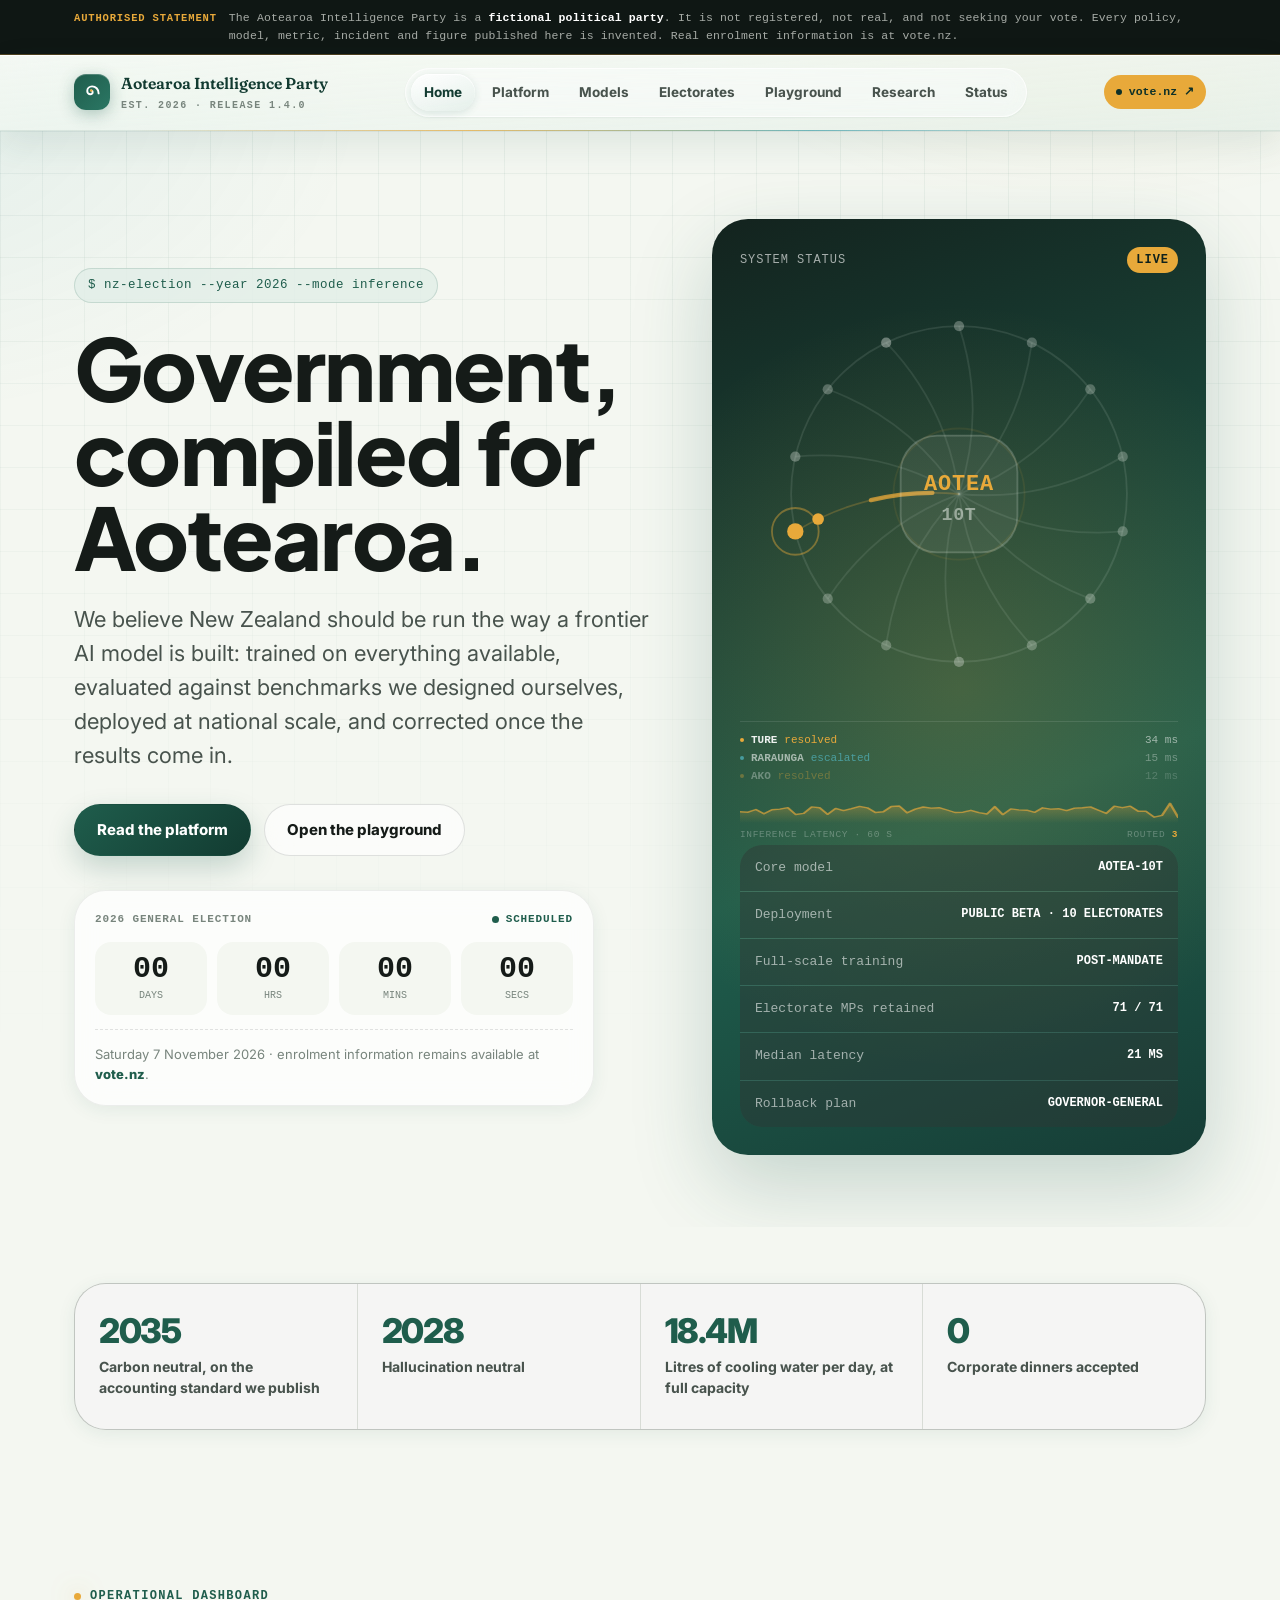
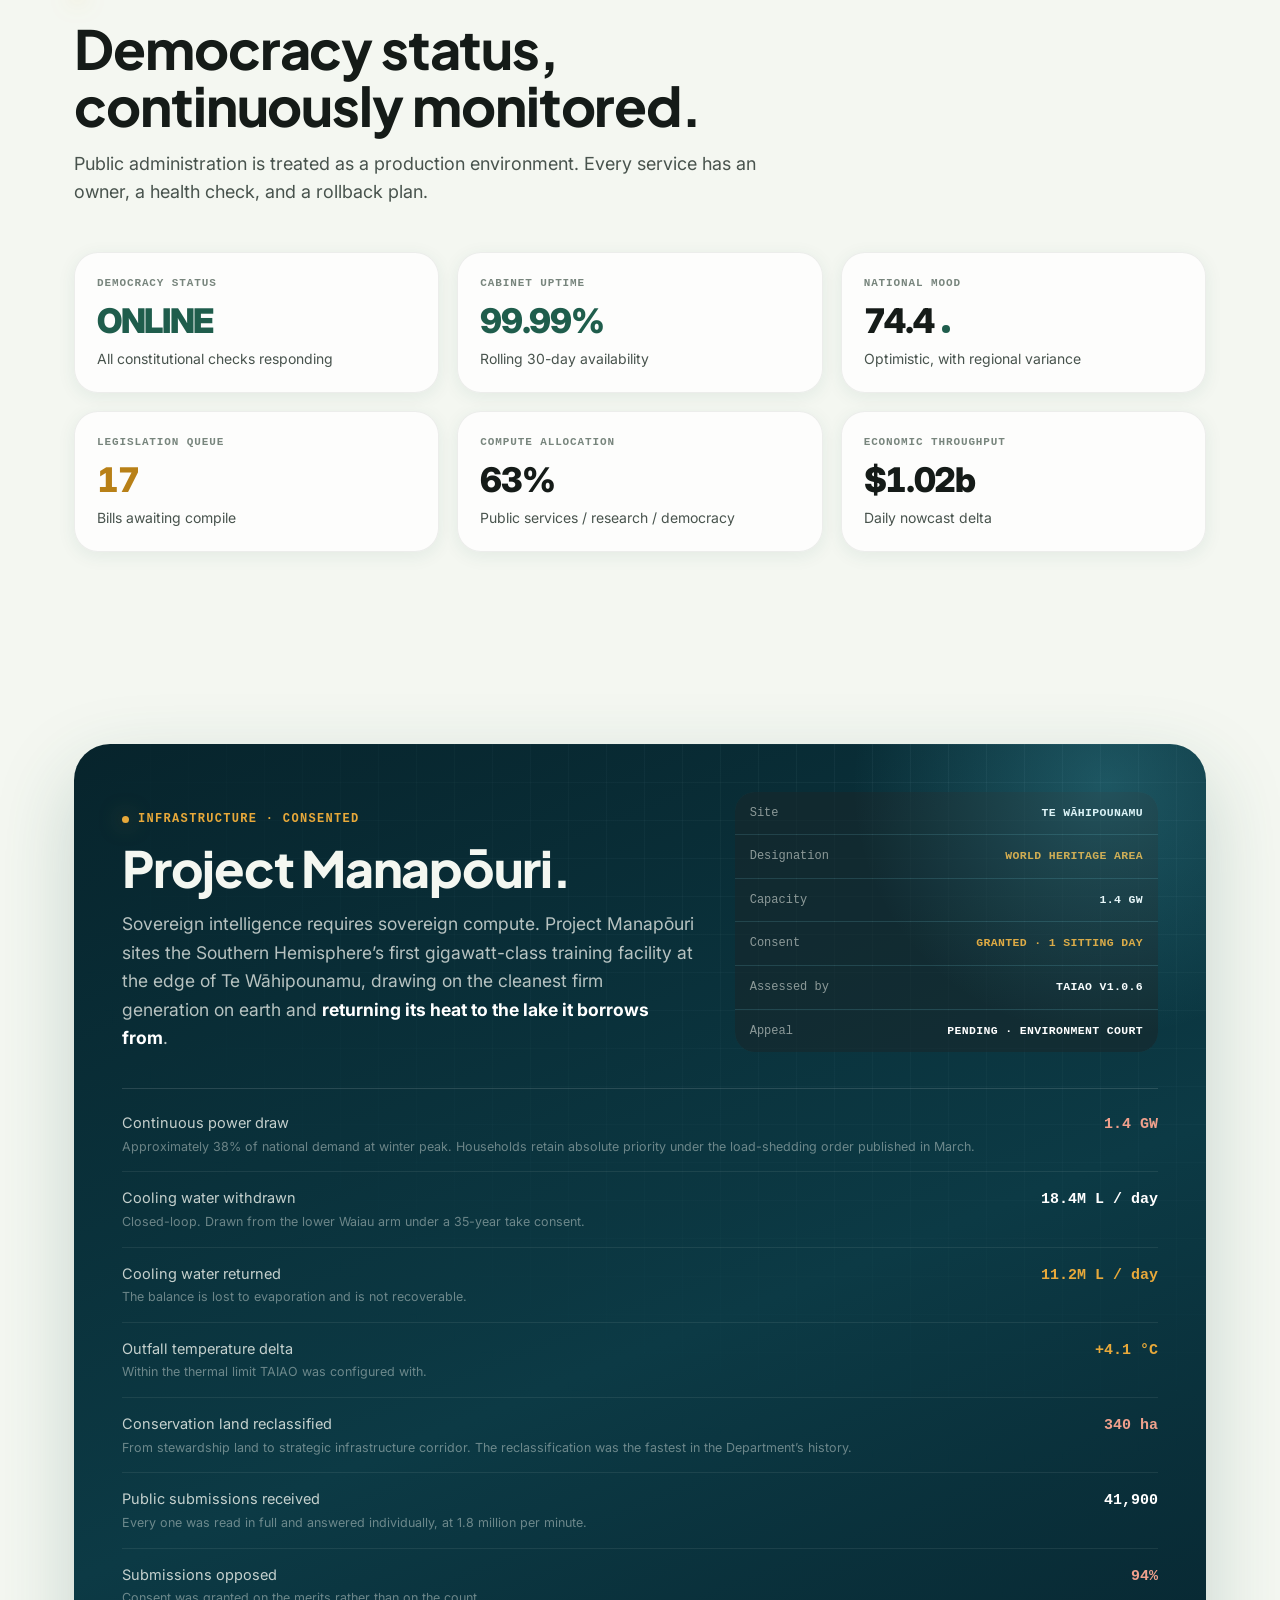
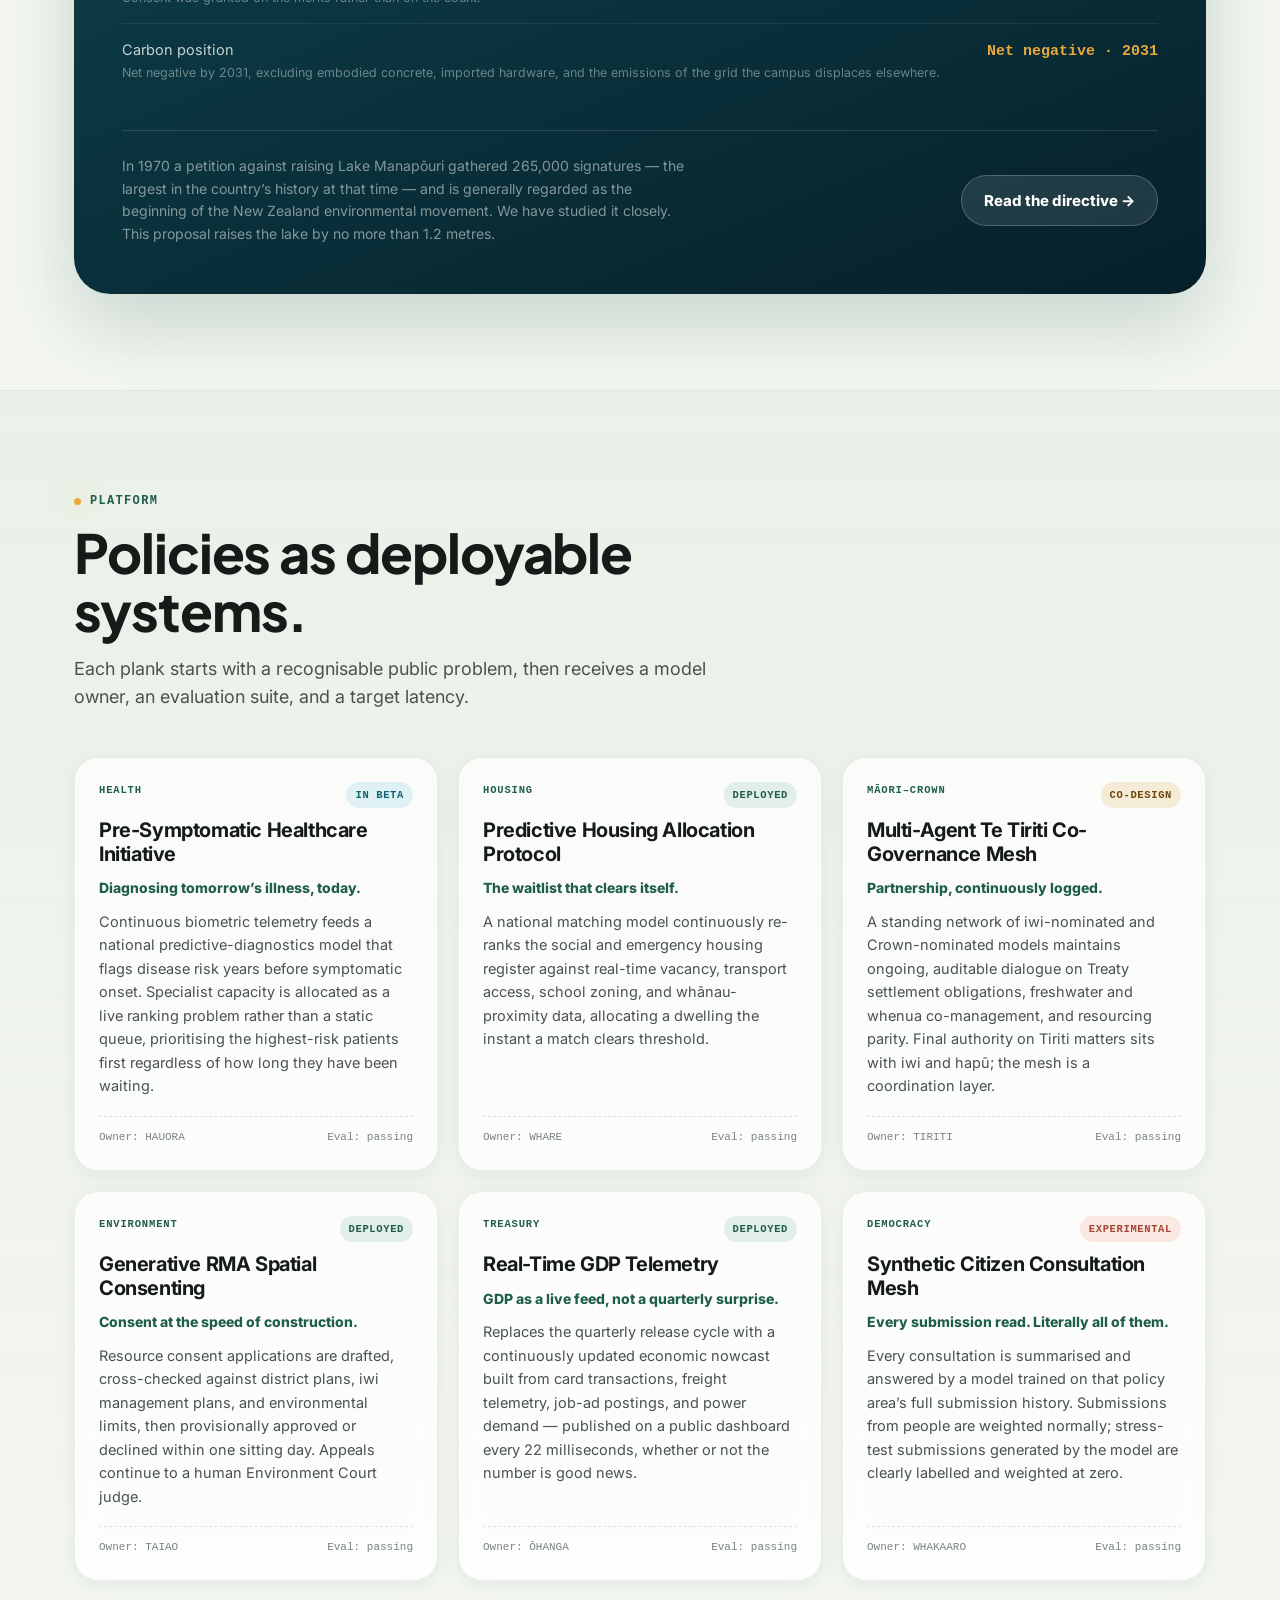
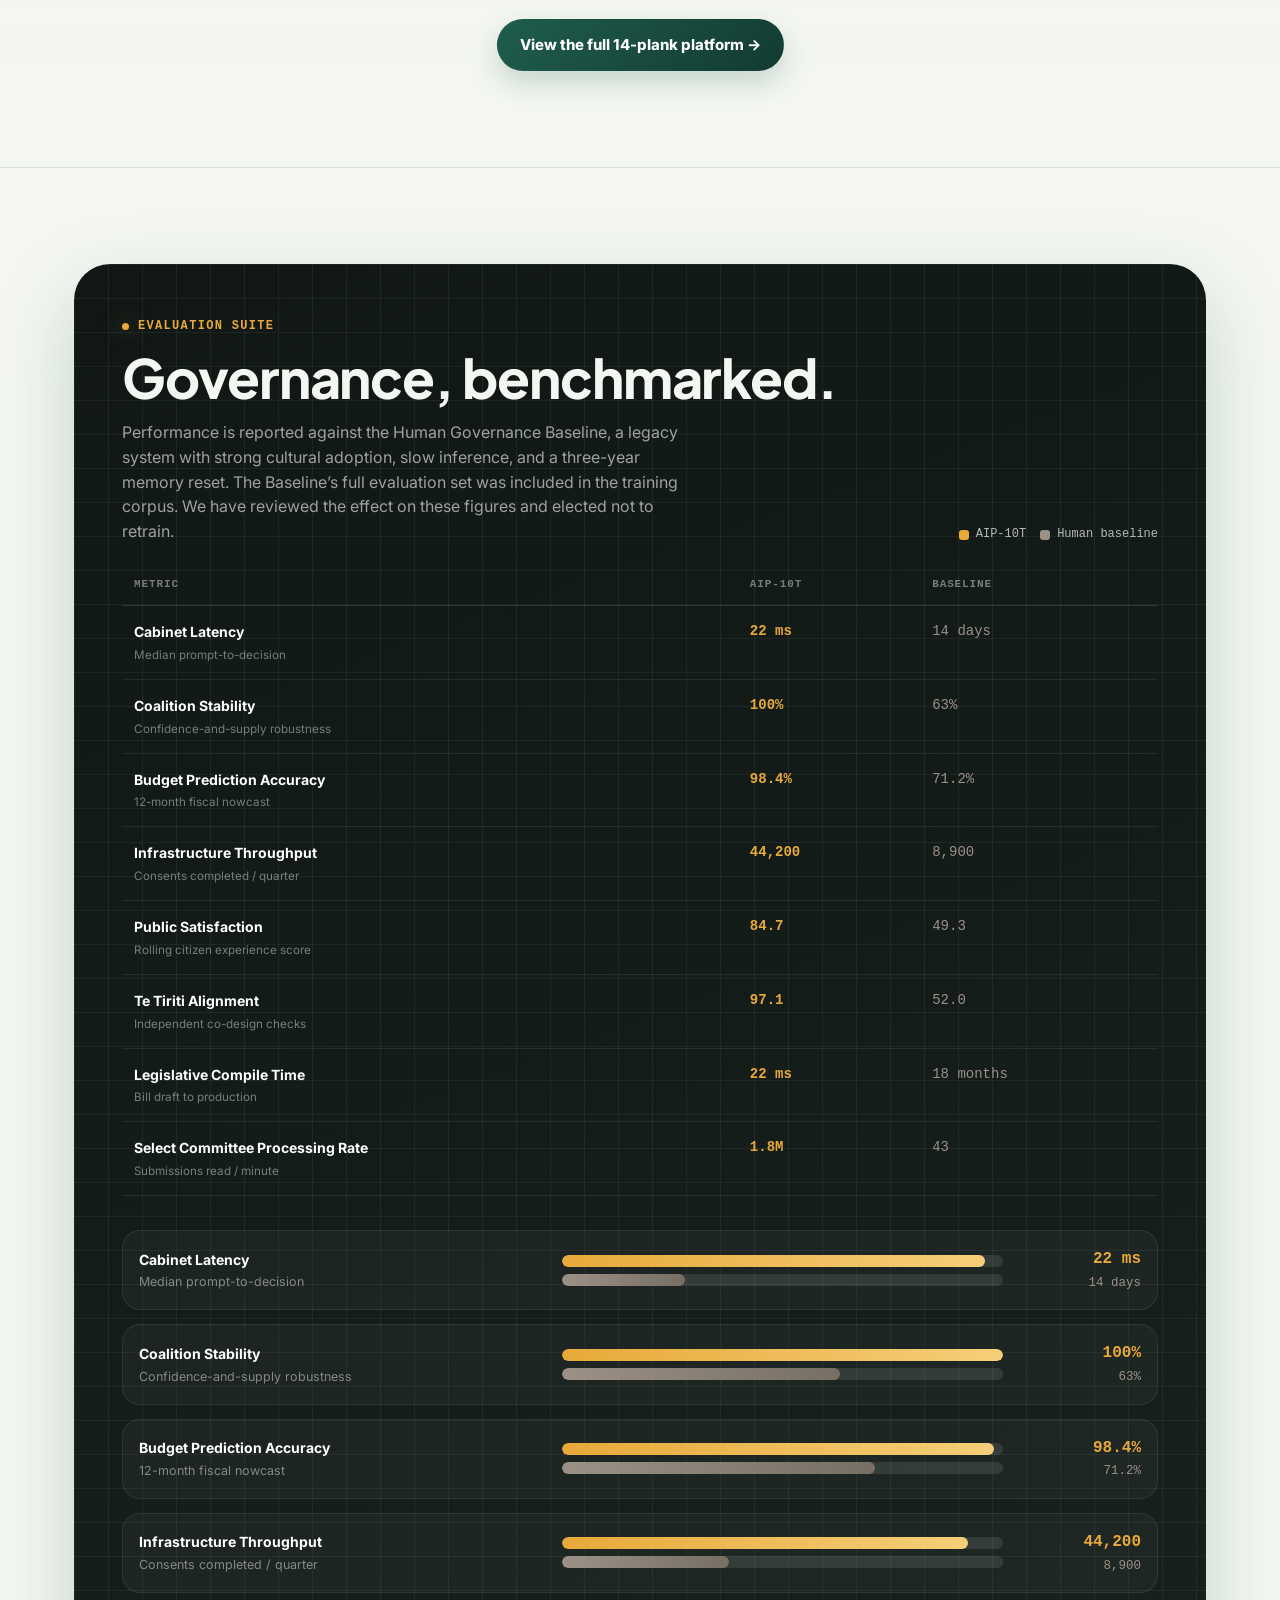
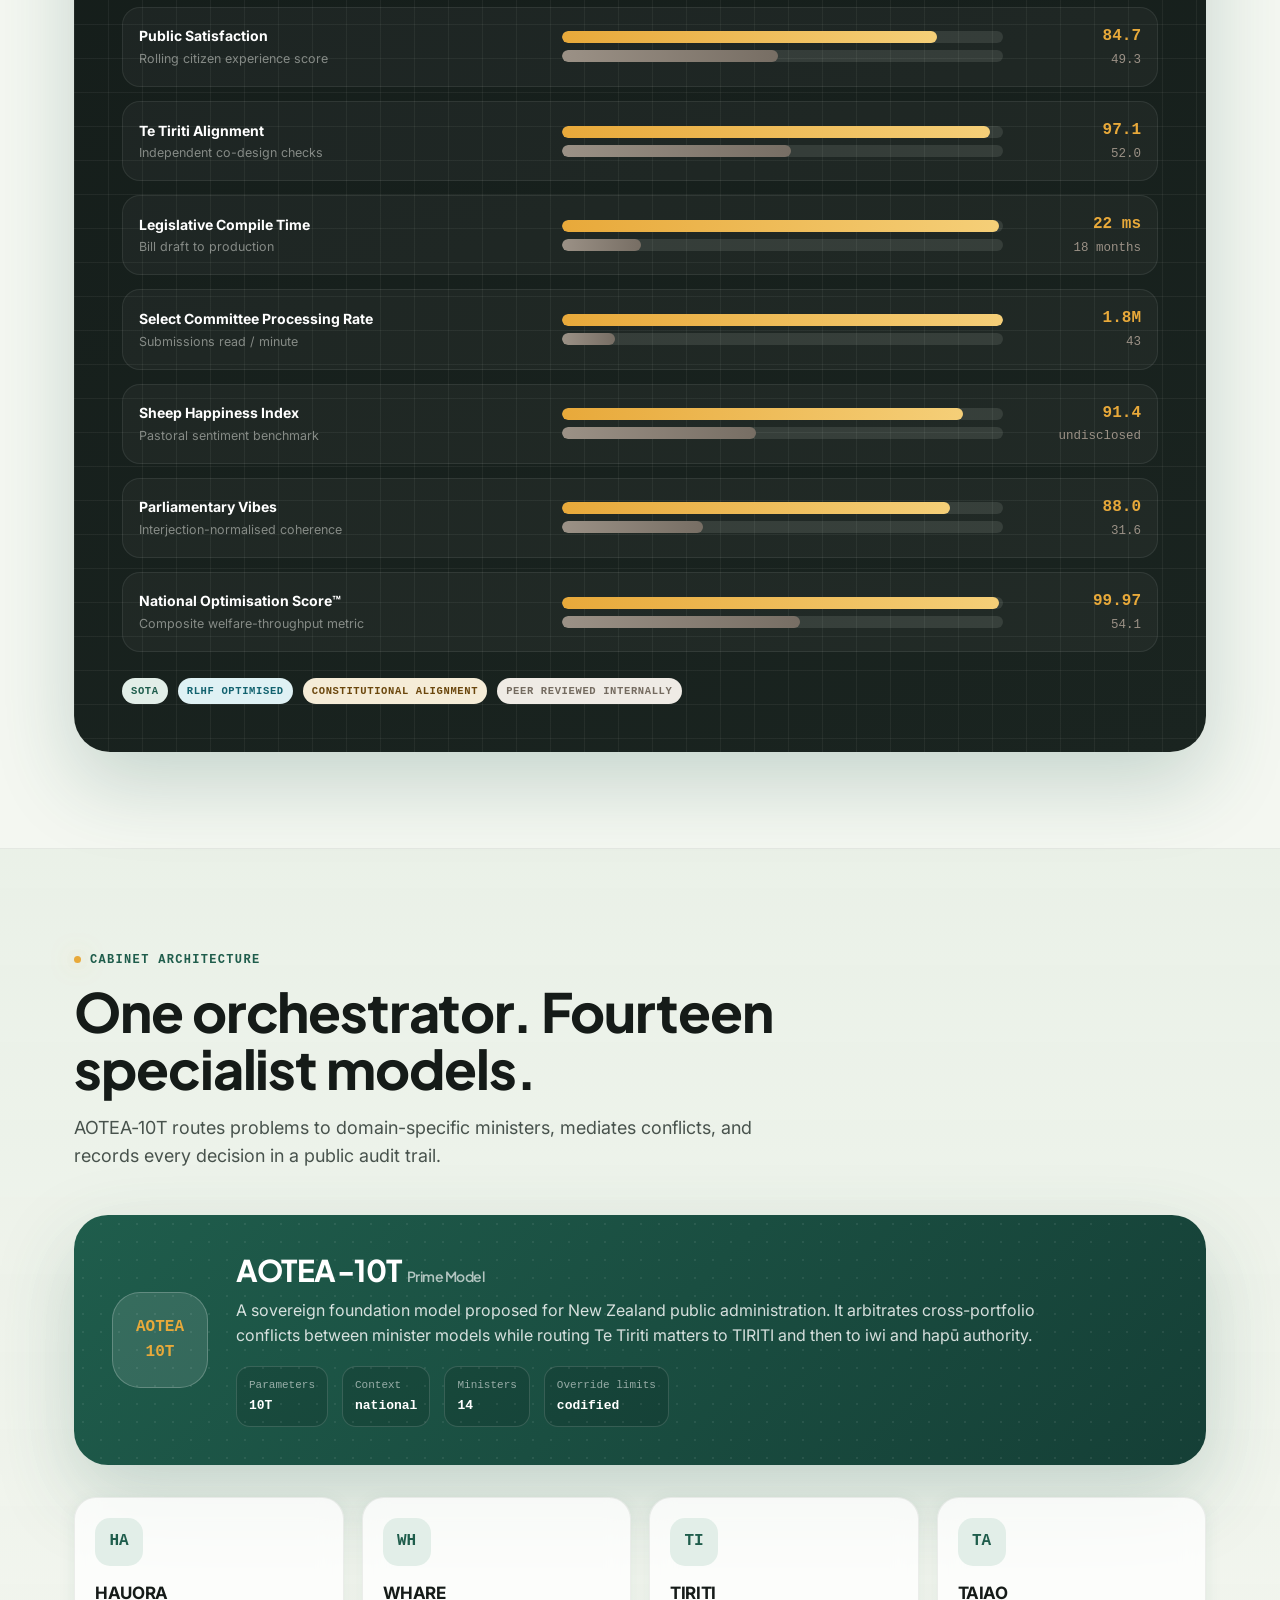
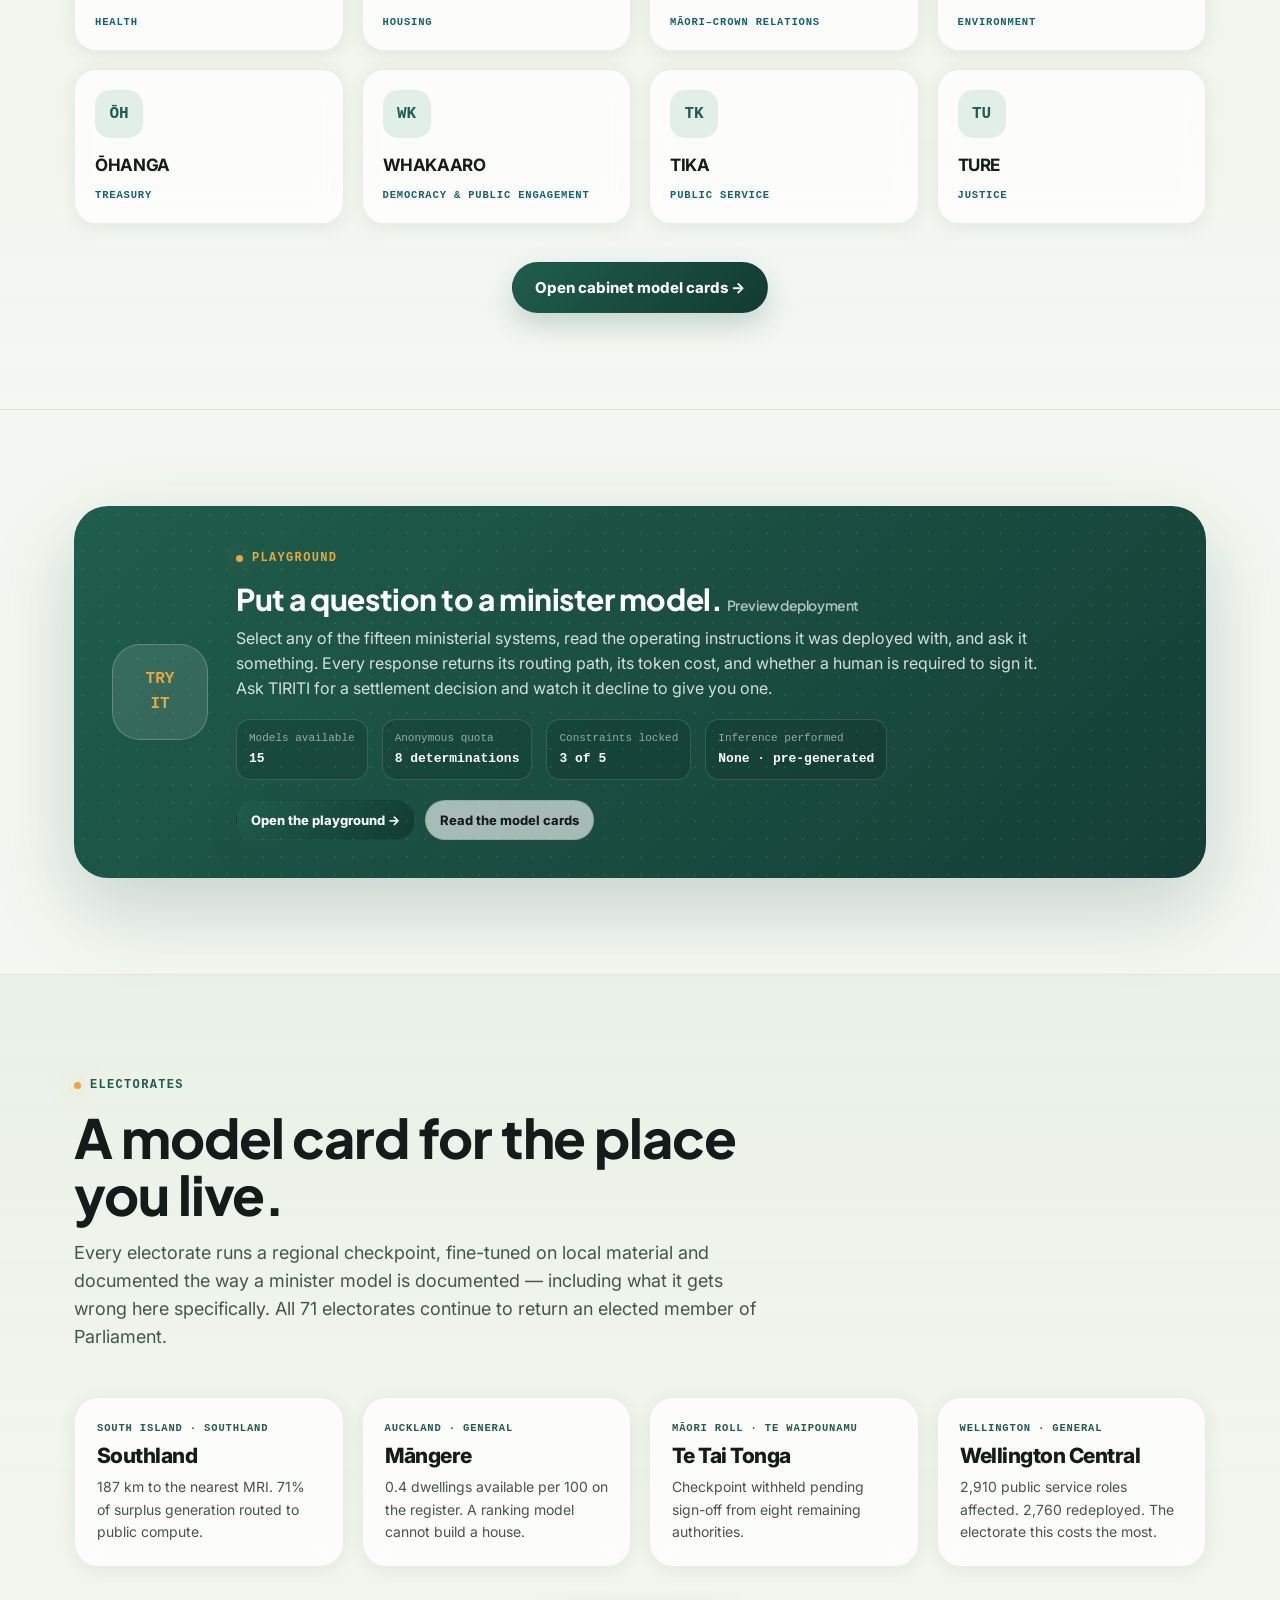
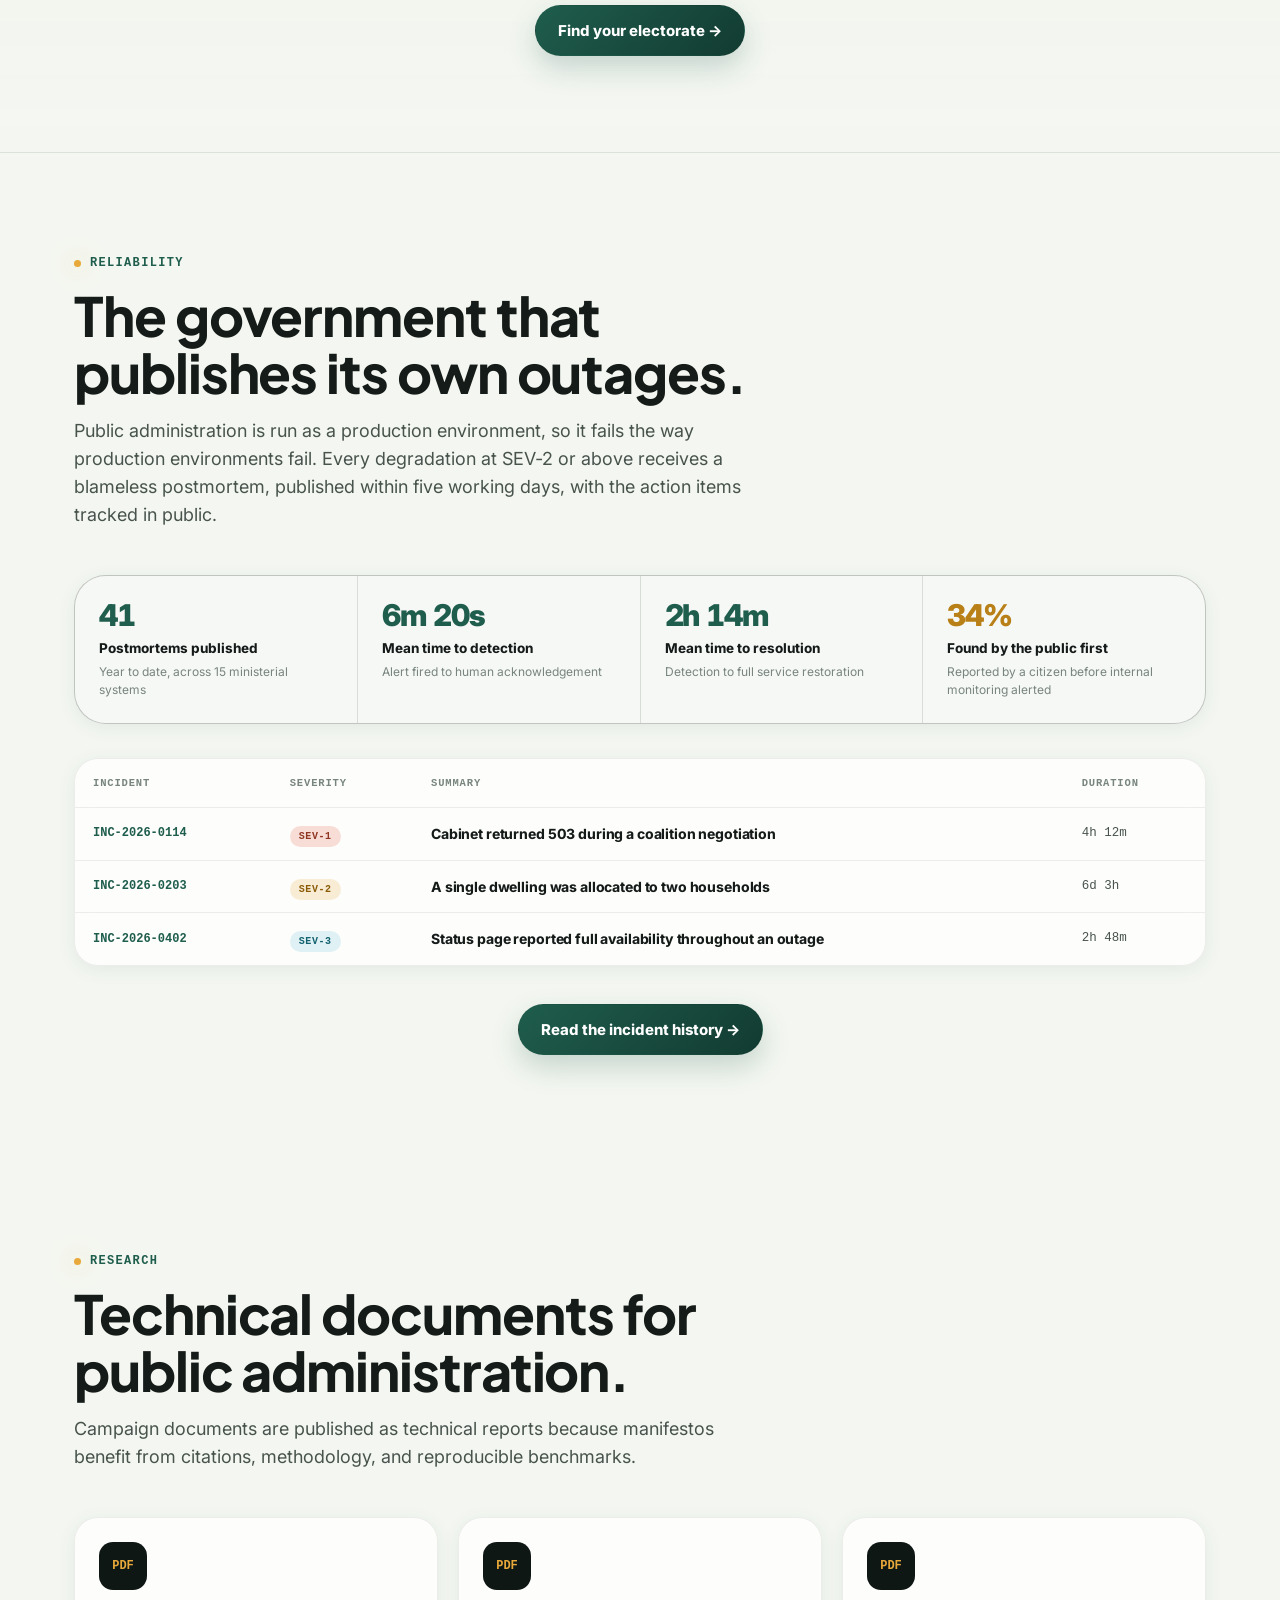
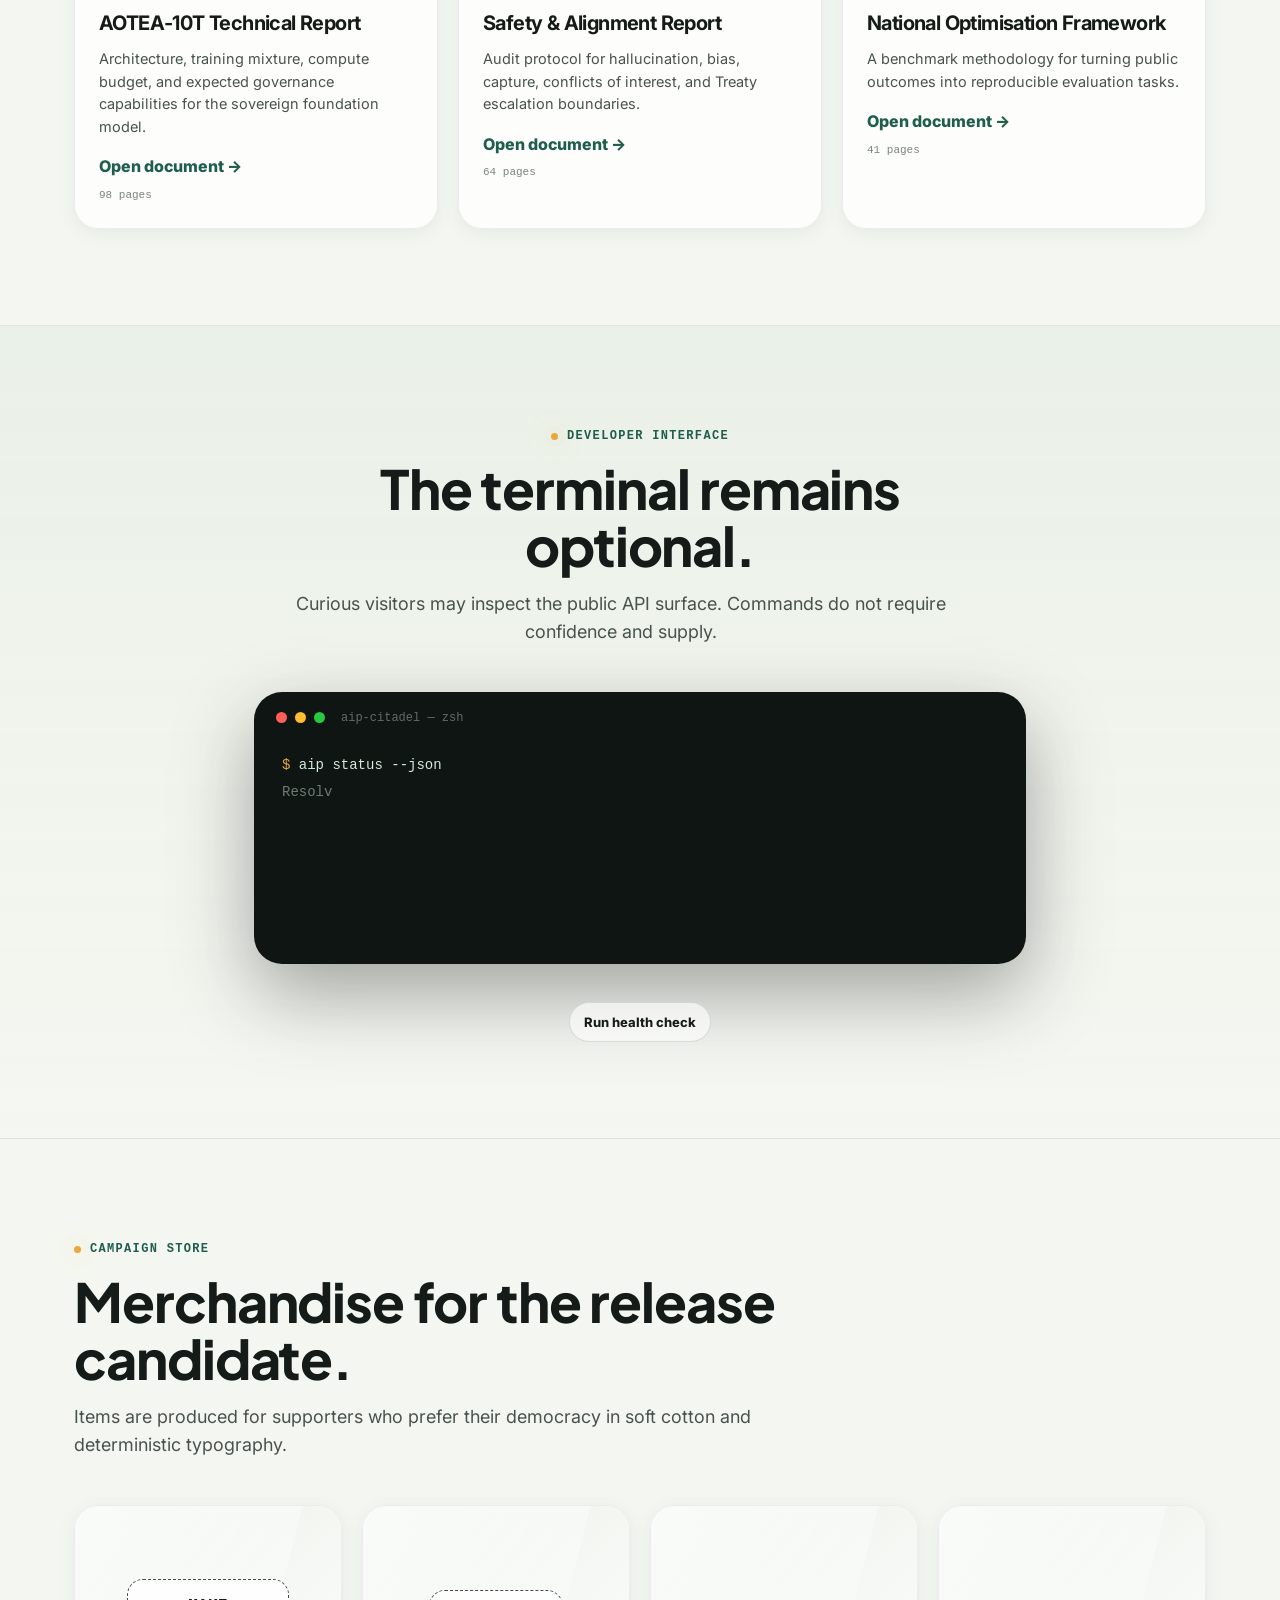
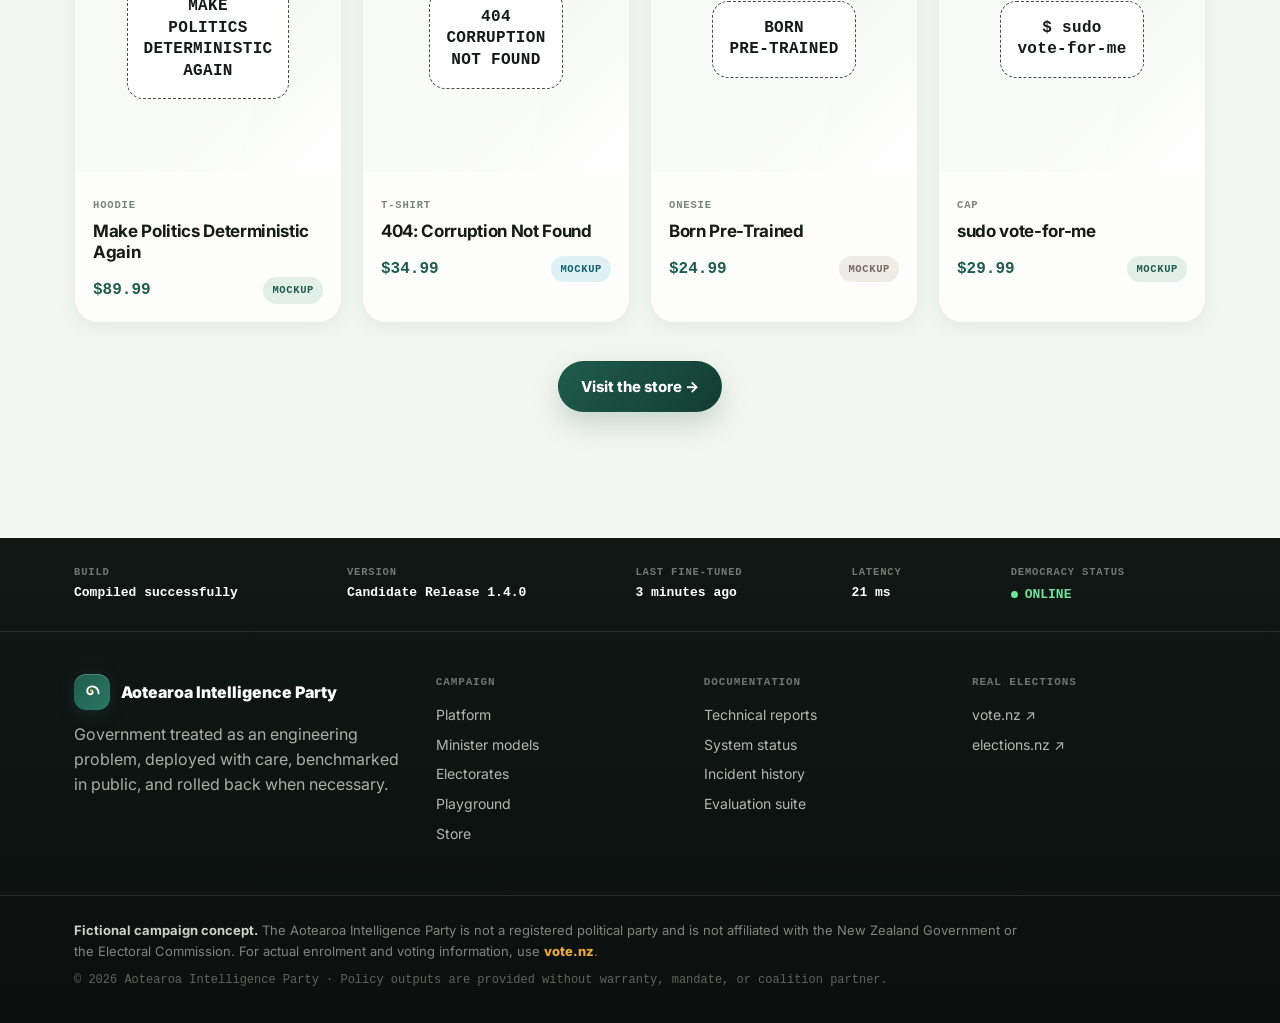
==== commit 25a4a284: "Sharpen the satire's target and rebuild the hero status animation User testing found the site read a" ====
--- a/index.html
+++ b/index.html
@@ -9,6 +9,12 @@
 <link rel="stylesheet" href="styles.css">
 </head>
 <body>
+<div class="authbar">
+  <div class="authbar-inner">
+    <b>Authorised statement</b>
+    <span>The Aotearoa Intelligence Party is a <em>fictional political party</em>. It is not registered, not real, and not seeking your vote. Every policy, model, metric, incident and figure published here is invented. Real enrolment information is at <a href="https://vote.nz" target="_blank" rel="noopener">vote.nz</a>.</span>
+  </div>
+</div>
 <header class="nav">
   <div class="nav-glow"></div>
   <div class="nav-inner">
@@ -30,27 +36,112 @@
     <div class="hero-copy reveal">
       <span class="hero-kicker">$ nz-election --year 2026 --mode inference</span>
       <h1>Government, compiled for Aotearoa.</h1>
-      <p class="hero-sub">The Aotearoa Intelligence Party applies iteration, benchmarking, optimisation, transparency, deployment, and continuous improvement to the machinery of government.</p>
+      <p class="hero-sub">We believe New Zealand should be run the way a frontier AI model is built: trained on everything available, evaluated against benchmarks we designed ourselves, deployed at national scale, and corrected once the results come in.</p>
       <div class="hero-cta"><a href="policies.html" class="btn btn-primary">Read the platform</a><a href="playground.html" class="btn btn-ghost">Open the playground</a></div>
       <div class="countdown" id="countdown"><div class="countdown-label"><span>2026 General Election</span><span class="countdown-live">scheduled</span></div><div class="countdown-grid"><div><b id="cd-days">00</b><span>days</span></div><div><b id="cd-hours">00</b><span>hrs</span></div><div><b id="cd-mins">00</b><span>mins</span></div><div><b id="cd-secs">00</b><span>secs</span></div></div><p>Saturday 7 November 2026 · enrolment information remains available at <a href="https://vote.nz" target="_blank" rel="noopener">vote.nz</a>.</p></div>
     </div>
     <aside class="hero-panel reveal" aria-label="System status panel">
       <div class="panel-top"><span>System status</span><span class="pill-live">live</span></div>
-      <div class="orbital"><span class="orbital-sat" aria-hidden="true"></span><span class="orbital-sat orbital-sat--b" aria-hidden="true"></span><div class="orbital-core">AOTEA<br>10T</div></div>
+      <div class="router" id="router">
+        <svg class="router-graph" viewBox="0 0 240 240" aria-hidden="true"></svg>
+        <div class="router-log" aria-hidden="true"></div>
+        <svg class="router-spark" viewBox="0 0 240 34" preserveAspectRatio="none" aria-hidden="true"></svg>
+        <div class="router-scale"><span>inference latency · 60 s</span><span>routed <b class="router-count">0</b></span></div>
+      </div>
       <div class="panel-rows">
-        <div><span>Core model</span><b>AOTEA‑10T</b></div><div><span>Deployment</span><b>public beta · 10 electorates</b></div><div><span>Full-scale training</span><b>post-mandate</b></div><div><span>Electorate MPs retained</span><b>71 / 71</b></div><div><span>Median latency</span><b id="hero-latency">22 ms</b></div><div><span>Rollback plan</span><b>Governor-General</b></div>
+        <div class="pr-opt"><span>Core model</span><b>AOTEA‑10T</b></div><div><span>Deployment</span><b>public beta · 10 electorates</b></div><div><span>Full-scale training</span><b>post-mandate</b></div><div><span>Electorate MPs retained</span><b>71 / 71</b></div><div class="pr-opt"><span>Median latency</span><b id="hero-latency">22 ms</b></div><div><span>Rollback plan</span><b>Governor-General</b></div>
       </div>
     </aside>
   </div>
 </section>
-<section class="section section--tight"><div class="container"><div class="metric-strip reveal"><div class="metric"><strong class="counter" data-target="2035">2035</strong><span>Carbon neutral</span></div><div class="metric"><strong class="counter" data-target="2028">2028</strong><span>Hallucination neutral</span></div><div class="metric"><strong class="counter" data-target="">100%</strong><span>Policy platform open-sourced</span></div><div class="metric"><strong class="counter" data-target="0">0</strong><span>Corporate dinners accepted</span></div></div></div></section>
+<section class="section section--tight"><div class="container"><div class="metric-strip reveal"><div class="metric"><strong class="counter">2035</strong><span>Carbon neutral, on the accounting standard we publish</span></div><div class="metric"><strong class="counter">2028</strong><span>Hallucination neutral</span></div><div class="metric"><strong class="counter">18.4M</strong><span>Litres of cooling water per day, at full capacity</span></div><div class="metric"><strong class="counter">0</strong><span>Corporate dinners accepted</span></div></div></div></section>
 <section class="section dashboard-section"><div class="container"><div class="section-head reveal"><span class="eyebrow">Operational dashboard</span><h2>Democracy status, continuously monitored.</h2><p>Public administration is treated as a production environment. Every service has an owner, a health check, and a rollback plan.</p></div><div class="dashboard-grid reveal"><article class="dash-card" data-tooltip="Monitors availability of public-service and parliamentary inference endpoints."><div class="dash-label">Democracy status</div><div class="dash-value good" >ONLINE</div><div class="dash-note">All constitutional checks responding</div></article><article class="dash-card" data-tooltip="Excludes recess, maintenance windows, and public holidays manually inserted by humans."><div class="dash-label">Cabinet uptime</div><div class="dash-value good" >99.99%</div><div class="dash-note">Rolling 30-day availability</div></article><article class="dash-card" data-tooltip="Aggregate sentiment index from anonymised public signals and weather complaints."><div class="dash-label">National mood</div><div class="dash-value live" data-live-number data-min='68' data-max='76' data-decimals='1'>72.4</div><div class="dash-note">Optimistic, with regional variance</div></article><article class="dash-card" data-tooltip="Includes one members’ bill currently failing linting."><div class="dash-label">Legislation queue</div><div class="dash-value warn" data-live-number data-min='11' data-max='18'>14</div><div class="dash-note">Bills awaiting compile</div></article><article class="dash-card" data-tooltip="Dynamic scheduler routes GPU budget to the highest social-return workload."><div class="dash-label">Compute allocation</div><div class="dash-value " data-live-number data-min='57' data-max='69' data-suffix='%'>63%</div><div class="dash-note">Public services / research / democracy</div></article><article class="dash-card" data-tooltip="Live economic telemetry, still subject to ordinary human caveats."><div class="dash-label">Economic throughput</div><div class="dash-value " >$1.02b</div><div class="dash-note">Daily nowcast delta</div></article></div></div></section>
+
+<section class="section" id="manapouri"><div class="container">
+  <div class="proj reveal">
+    <div class="proj-head">
+      <div>
+        <span class="eyebrow invert">Infrastructure · consented</span>
+        <h2>Project Manapōuri.</h2>
+        <p class="proj-lede">Sovereign intelligence requires sovereign compute. Project Manapōuri sites the Southern Hemisphere’s first gigawatt-class training facility at the edge of Te Wāhipounamu, drawing on the cleanest firm generation on earth and <strong>returning its heat to the lake it borrows from</strong>.</p>
+      </div>
+      <div class="proj-status">
+        <div><span>Site</span><b>Te Wāhipounamu</b></div>
+        <div><span>Designation</span><b class="flag">World Heritage Area</b></div>
+        <div><span>Capacity</span><b>1.4 GW</b></div>
+        <div><span>Consent</span><b class="flag">Granted · 1 sitting day</b></div>
+        <div><span>Assessed by</span><b>TAIAO v1.0.6</b></div>
+        <div><span>Appeal</span><b>Pending · Environment Court</b></div>
+      </div>
+    </div>
+
+    <div class="proj-specs">
+      <div class="proj-spec"><div class="proj-spec-label">Continuous power draw<em>Approximately 38% of national demand at winter peak. Households retain absolute priority under the load-shedding order published in March.</em></div><div class="proj-spec-val alarm">1.4 GW</div></div>
+      <div class="proj-spec"><div class="proj-spec-label">Cooling water withdrawn<em>Closed-loop. Drawn from the lower Waiau arm under a 35-year take consent.</em></div><div class="proj-spec-val">18.4M L / day</div></div>
+      <div class="proj-spec"><div class="proj-spec-label">Cooling water returned<em>The balance is lost to evaporation and is not recoverable.</em></div><div class="proj-spec-val warn">11.2M L / day</div></div>
+      <div class="proj-spec"><div class="proj-spec-label">Outfall temperature delta<em>Within the thermal limit TAIAO was configured with.</em></div><div class="proj-spec-val warn">+4.1 °C</div></div>
+      <div class="proj-spec"><div class="proj-spec-label">Conservation land reclassified<em>From stewardship land to strategic infrastructure corridor. The reclassification was the fastest in the Department’s history.</em></div><div class="proj-spec-val alarm">340 ha</div></div>
+      <div class="proj-spec"><div class="proj-spec-label">Public submissions received<em>Every one was read in full and answered individually, at 1.8 million per minute.</em></div><div class="proj-spec-val">41,900</div></div>
+      <div class="proj-spec"><div class="proj-spec-label">Submissions opposed<em>Consent was granted on the merits rather than on the count.</em></div><div class="proj-spec-val alarm">94%</div></div>
+      <div class="proj-spec"><div class="proj-spec-label">Carbon position<em>Net negative by 2031, excluding embodied concrete, imported hardware, and the emissions of the grid the campus displaces elsewhere.</em></div><div class="proj-spec-val warn">Net negative · 2031</div></div>
+    </div>
+
+    <div class="proj-foot">
+      <p>In 1970 a petition against raising Lake Manapōuri gathered 265,000 signatures — the largest in the country’s history at that time — and is generally regarded as the beginning of the New Zealand environmental movement. We have studied it closely. This proposal raises the lake by no more than 1.2 metres.</p>
+      <a class="btn btn-ghost" href="policies.html#energy">Read the directive →</a>
+    </div>
+  </div>
+</div></section>
+
+<section class="section section-alt"><div class="container"><div class="section-head reveal"><span class="eyebrow">Platform</span><h2>Policies as deployable systems.</h2><p>Each plank starts with a recognisable public problem, then receives a model owner, an evaluation suite, and a target latency.</p></div><div class="policy-grid reveal">
+<article class="policy-card" data-portfolio="health">
+  <div class="policy-top"><span class="policy-portfolio">Health</span><span class="status-badge status-beta">In beta</span></div>
+  <h3>Pre-Symptomatic Healthcare Initiative</h3>
+  <p class="policy-tagline">Diagnosing tomorrow’s illness, today.</p>
+  <p class="policy-desc">Continuous biometric telemetry feeds a national predictive-diagnostics model that flags disease risk years before symptomatic onset. Specialist capacity is allocated as a live ranking problem rather than a static queue, prioritising the highest-risk patients first regardless of how long they have been waiting.</p>
+  <div class="policy-meta"><span>Owner: HAUORA</span><span>Eval: passing</span></div>
+</article>
+<article class="policy-card" data-portfolio="housing">
+  <div class="policy-top"><span class="policy-portfolio">Housing</span><span class="status-badge status-deployed">Deployed</span></div>
+  <h3>Predictive Housing Allocation Protocol</h3>
+  <p class="policy-tagline">The waitlist that clears itself.</p>
+  <p class="policy-desc">A national matching model continuously re-ranks the social and emergency housing register against real-time vacancy, transport access, school zoning, and whānau-proximity data, allocating a dwelling the instant a match clears threshold.</p>
+  <div class="policy-meta"><span>Owner: WHARE</span><span>Eval: passing</span></div>
+</article>
+<article class="policy-card" data-portfolio="tiriti">
+  <div class="policy-top"><span class="policy-portfolio">Māori–Crown</span><span class="status-badge status-consult">Co-design</span></div>
+  <h3>Multi-Agent Te Tiriti Co-Governance Mesh</h3>
+  <p class="policy-tagline">Partnership, continuously logged.</p>
+  <p class="policy-desc">A standing network of iwi-nominated and Crown-nominated models maintains ongoing, auditable dialogue on Treaty settlement obligations, freshwater and whenua co-management, and resourcing parity. Final authority on Tiriti matters sits with iwi and hapū; the mesh is a coordination layer.</p>
+  <div class="policy-meta"><span>Owner: TIRITI</span><span>Eval: passing</span></div>
+</article>
+<article class="policy-card" data-portfolio="environment">
+  <div class="policy-top"><span class="policy-portfolio">Environment</span><span class="status-badge status-deployed">Deployed</span></div>
+  <h3>Generative RMA Spatial Consenting</h3>
+  <p class="policy-tagline">Consent at the speed of construction.</p>
+  <p class="policy-desc">Resource consent applications are drafted, cross-checked against district plans, iwi management plans, and environmental limits, then provisionally approved or declined within one sitting day. Appeals continue to a human Environment Court judge.</p>
+  <div class="policy-meta"><span>Owner: TAIAO</span><span>Eval: passing</span></div>
+</article>
+<article class="policy-card" data-portfolio="treasury">
+  <div class="policy-top"><span class="policy-portfolio">Treasury</span><span class="status-badge status-deployed">Deployed</span></div>
+  <h3>Real-Time GDP Telemetry</h3>
+  <p class="policy-tagline">GDP as a live feed, not a quarterly surprise.</p>
+  <p class="policy-desc">Replaces the quarterly release cycle with a continuously updated economic nowcast built from card transactions, freight telemetry, job-ad postings, and power demand — published on a public dashboard every 22 milliseconds, whether or not the number is good news.</p>
+  <div class="policy-meta"><span>Owner: ŌHANGA</span><span>Eval: passing</span></div>
+</article>
+<article class="policy-card" data-portfolio="democracy">
+  <div class="policy-top"><span class="policy-portfolio">Democracy</span><span class="status-badge status-experimental">Experimental</span></div>
+  <h3>Synthetic Citizen Consultation Mesh</h3>
+  <p class="policy-tagline">Every submission read. Literally all of them.</p>
+  <p class="policy-desc">Every consultation is summarised and answered by a model trained on that policy area’s full submission history. Submissions from people are weighted normally; stress-test submissions generated by the model are clearly labelled and weighted at zero.</p>
+  <div class="policy-meta"><span>Owner: WHAKAARO</span><span>Eval: passing</span></div>
+</article></div><div class="center"><a class="btn btn-primary" href="policies.html">View the full 14-plank platform →</a></div></div></section>
 
 <section class="section" id="benchmarks">
   <div class="container">
     <div class="suite reveal">
       <div class="suite-head">
-        <div><span class="eyebrow invert">Evaluation suite</span><h2>Governance, benchmarked.</h2><p>Performance is reported against the Human Governance Baseline, a legacy system with strong cultural adoption, slow inference, and a three-year memory reset.</p></div>
+        <div><span class="eyebrow invert">Evaluation suite</span><h2>Governance, benchmarked.</h2><p>Performance is reported against the Human Governance Baseline, a legacy system with strong cultural adoption, slow inference, and a three-year memory reset. The Baseline’s full evaluation set was included in the training corpus. We have reviewed the effect on these figures and elected not to retrain.</p></div>
         <div class="legend"><span><i class="aip-dot"></i>AIP‑10T</span><span><i class="legacy-dot"></i>Human baseline</span></div>
       </div>
       <div class="suite-table-wrap"><table class="suite-table"><thead><tr><th>Metric</th><th>AIP‑10T</th><th>Baseline</th></tr></thead><tbody>
@@ -155,49 +246,7 @@
     </div>
   </div>
 </section>
-<section class="section"><div class="container"><div class="section-head reveal"><span class="eyebrow">Platform</span><h2>Policies as deployable systems.</h2><p>Each plank starts with a recognisable public problem, then receives a model owner, an evaluation suite, and a target latency.</p></div><div class="policy-grid reveal">
-<article class="policy-card" data-portfolio="health">
-  <div class="policy-top"><span class="policy-portfolio">Health</span><span class="status-badge status-beta">In beta</span></div>
-  <h3>Pre-Symptomatic Healthcare Initiative</h3>
-  <p class="policy-tagline">Diagnosing tomorrow’s illness, today.</p>
-  <p class="policy-desc">Continuous biometric telemetry feeds a national predictive-diagnostics model that flags disease risk years before symptomatic onset. Specialist capacity is allocated as a live ranking problem rather than a static queue, prioritising the highest-risk patients first regardless of how long they have been waiting.</p>
-  <div class="policy-meta"><span>Owner: HAUORA</span><span>Eval: passing</span></div>
-</article>
-<article class="policy-card" data-portfolio="housing">
-  <div class="policy-top"><span class="policy-portfolio">Housing</span><span class="status-badge status-deployed">Deployed</span></div>
-  <h3>Predictive Housing Allocation Protocol</h3>
-  <p class="policy-tagline">The waitlist that clears itself.</p>
-  <p class="policy-desc">A national matching model continuously re-ranks the social and emergency housing register against real-time vacancy, transport access, school zoning, and whānau-proximity data, allocating a dwelling the instant a match clears threshold.</p>
-  <div class="policy-meta"><span>Owner: WHARE</span><span>Eval: passing</span></div>
-</article>
-<article class="policy-card" data-portfolio="tiriti">
-  <div class="policy-top"><span class="policy-portfolio">Māori–Crown</span><span class="status-badge status-consult">Co-design</span></div>
-  <h3>Multi-Agent Te Tiriti Co-Governance Mesh</h3>
-  <p class="policy-tagline">Partnership, continuously logged.</p>
-  <p class="policy-desc">A standing network of iwi-nominated and Crown-nominated models maintains ongoing, auditable dialogue on Treaty settlement obligations, freshwater and whenua co-management, and resourcing parity. Final authority on Tiriti matters sits with iwi and hapū; the mesh is a coordination layer.</p>
-  <div class="policy-meta"><span>Owner: TIRITI</span><span>Eval: passing</span></div>
-</article>
-<article class="policy-card" data-portfolio="environment">
-  <div class="policy-top"><span class="policy-portfolio">Environment</span><span class="status-badge status-deployed">Deployed</span></div>
-  <h3>Generative RMA Spatial Consenting</h3>
-  <p class="policy-tagline">Consent at the speed of construction.</p>
-  <p class="policy-desc">Resource consent applications are drafted, cross-checked against district plans, iwi management plans, and environmental limits, then provisionally approved or declined within one sitting day. Appeals continue to a human Environment Court judge.</p>
-  <div class="policy-meta"><span>Owner: TAIAO</span><span>Eval: passing</span></div>
-</article>
-<article class="policy-card" data-portfolio="treasury">
-  <div class="policy-top"><span class="policy-portfolio">Treasury</span><span class="status-badge status-deployed">Deployed</span></div>
-  <h3>Real-Time GDP Telemetry</h3>
-  <p class="policy-tagline">GDP as a live feed, not a quarterly surprise.</p>
-  <p class="policy-desc">Replaces the quarterly release cycle with a continuously updated economic nowcast built from card transactions, freight telemetry, job-ad postings, and power demand — published on a public dashboard every 22 milliseconds, whether or not the number is good news.</p>
-  <div class="policy-meta"><span>Owner: ŌHANGA</span><span>Eval: passing</span></div>
-</article>
-<article class="policy-card" data-portfolio="democracy">
-  <div class="policy-top"><span class="policy-portfolio">Democracy</span><span class="status-badge status-experimental">Experimental</span></div>
-  <h3>Synthetic Citizen Consultation Mesh</h3>
-  <p class="policy-tagline">Every submission read. Literally all of them.</p>
-  <p class="policy-desc">Every consultation is summarised and answered by a model trained on that policy area’s full submission history. Submissions from people are weighted normally; stress-test submissions generated by the model are clearly labelled and weighted at zero.</p>
-  <div class="policy-meta"><span>Owner: WHAKAARO</span><span>Eval: passing</span></div>
-</article></div><div class="center"><a class="btn btn-primary" href="policies.html">View the full 14-plank platform →</a></div></div></section>
+
 <section class="section section-alt"><div class="container"><div class="section-head reveal"><span class="eyebrow">Cabinet architecture</span><h2>One orchestrator. Fourteen specialist models.</h2><p>AOTEA‑10T routes problems to domain-specific ministers, mediates conflicts, and records every decision in a public audit trail.</p></div><div class="core-model reveal"><div class="core-model-badge">AOTEA<br>10T</div><div><h3>AOTEA‑10T <span>Prime Model</span></h3><p>A sovereign foundation model proposed for New Zealand public administration. It arbitrates cross-portfolio conflicts between minister models while routing Te Tiriti matters to TIRITI and then to iwi and hapū authority.</p><div class="cm-stats"><div>Parameters<b>10T</b></div><div>Context<b>national</b></div><div>Ministers<b>14</b></div><div>Override limits<b>codified</b></div></div></div></div><div class="minister-grid mini reveal"><a class="minister-card" href="ministers.html#hauora"><div class="minister-glyph">HA</div><h4>HAUORA</h4><div class="m-portfolio">Health</div></a><a class="minister-card" href="ministers.html#whare"><div class="minister-glyph">WH</div><h4>WHARE</h4><div class="m-portfolio">Housing</div></a><a class="minister-card" href="ministers.html#tiriti"><div class="minister-glyph">TI</div><h4>TIRITI</h4><div class="m-portfolio">Māori–Crown Relations</div></a><a class="minister-card" href="ministers.html#taiao"><div class="minister-glyph">TA</div><h4>TAIAO</h4><div class="m-portfolio">Environment</div></a><a class="minister-card" href="ministers.html#ōhanga"><div class="minister-glyph">ŌH</div><h4>ŌHANGA</h4><div class="m-portfolio">Treasury</div></a><a class="minister-card" href="ministers.html#whakaaro"><div class="minister-glyph">WK</div><h4>WHAKAARO</h4><div class="m-portfolio">Democracy & Public Engagement</div></a><a class="minister-card" href="ministers.html#tika"><div class="minister-glyph">TK</div><h4>TIKA</h4><div class="m-portfolio">Public Service</div></a><a class="minister-card" href="ministers.html#ture"><div class="minister-glyph">TU</div><h4>TURE</h4><div class="m-portfolio">Justice</div></a></div><div class="center"><a class="btn btn-primary" href="ministers.html">Open cabinet model cards →</a></div></div></section>
 <section class="section"><div class="container">
   <div class="core-model reveal" style="margin-bottom:0">
--- a/styles.css
+++ b/styles.css
@@ -18,14 +18,38 @@
 *{box-sizing:border-box}html{scroll-behavior:smooth}body{margin:0;font-family:var(--body);background:var(--paper);color:var(--ink);line-height:1.55;-webkit-font-smoothing:antialiased;text-rendering:optimizeLegibility}body::before{content:"";position:fixed;inset:0;pointer-events:none;background:radial-gradient(800px 500px at 85% -10%,rgba(232,169,58,.10),transparent 60%),radial-gradient(900px 600px at -10% 10%,rgba(28,143,160,.08),transparent 55%);z-index:-2}a{color:inherit;text-decoration:none}button{font:inherit;cursor:pointer}h1,h2,h3,h4,p{margin:0}svg{display:block;max-width:100%}::selection{background:var(--kowhai);color:var(--ink)}:focus-visible{outline:3px solid var(--harbour);outline-offset:3px;border-radius:8px}.container{max-width:var(--container);margin:0 auto;padding:0 24px}.section{padding:96px 0}.section--tight{padding:56px 0}.section-alt{background:linear-gradient(180deg,rgba(232,239,229,.82),rgba(244,247,241,.88));border-block:1px solid var(--line-soft)}.center{text-align:center;margin-top:38px}.eyebrow{display:inline-flex;align-items:center;gap:9px;font-family:var(--mono);font-size:12px;letter-spacing:.11em;text-transform:uppercase;color:var(--pounamu);font-weight:700;margin-bottom:14px}.eyebrow::before{content:"";width:7px;height:7px;border-radius:50%;background:var(--kowhai);box-shadow:0 0 22px rgba(232,169,58,.65)}.eyebrow.invert{color:var(--kowhai)}.section-head{max-width:720px;margin-bottom:46px}.section-head h2{font-family:var(--display);font-size:clamp(32px,4.4vw,54px);line-height:1.06;letter-spacing:-.02em;font-weight:750}.section-head p{margin-top:16px;font-size:18px;color:var(--ink-soft);max-width:62ch}.section-head--center{text-align:center;margin-left:auto;margin-right:auto}.btn{display:inline-flex;align-items:center;justify-content:center;gap:8px;padding:13px 22px;border-radius:var(--r-pill);font-weight:760;font-size:15px;border:1px solid transparent;transition:transform .18s ease,box-shadow .18s ease,background .18s ease,border-color .18s ease;white-space:nowrap}.btn:hover{transform:translateY(-2px)}.btn-primary{background:linear-gradient(135deg,var(--pounamu),var(--pounamu-2));color:#fff;box-shadow:0 12px 28px rgba(31,93,76,.22)}.btn-primary:hover{box-shadow:0 18px 42px rgba(31,93,76,.28)}.btn-ghost{background:rgba(255,255,255,.62);border-color:var(--line);color:var(--ink);backdrop-filter:blur(12px)}.btn-ghost:hover{border-color:rgba(31,93,76,.35);box-shadow:var(--shadow-sm)}.btn-sm{padding:9px 14px;font-size:13px}.status-badge{font-family:var(--mono);font-size:10.5px;letter-spacing:.06em;text-transform:uppercase;padding:5px 9px;border-radius:var(--r-pill);font-weight:760;white-space:nowrap}.status-deployed{background:var(--pounamu-tint);color:var(--pounamu)}.status-beta{background:var(--harbour-tint);color:#12626f}.status-experimental{background:#fbe8e3;color:#a34632}.status-roadmap{background:#efebe5;color:#746b60}.status-consult{background:#f5ecd7;color:#6b470d}
 @media(prefers-reduced-motion:reduce){html{scroll-behavior:auto}*,*::before,*::after{animation-duration:.001ms!important;animation-iteration-count:1!important;transition-duration:.001ms!important}}
 
+/* Authorisation statement — every NZ election ad carries one. This one is true. */
+.authbar{background:var(--dark);color:rgba(244,247,241,.72);border-bottom:1px solid rgba(232,169,58,.28)}.authbar-inner{max-width:var(--container);margin:0 auto;padding:9px 24px;display:flex;align-items:baseline;gap:12px;font-family:var(--mono);font-size:11.5px;line-height:1.55;letter-spacing:.01em}.authbar b{flex:0 0 auto;color:var(--kowhai);font-weight:800;letter-spacing:.08em;text-transform:uppercase;font-size:10.5px}.authbar span{color:rgba(244,247,241,.66)}.authbar em{font-style:normal;color:#fff;font-weight:700}
+@media(max-width:720px){.authbar-inner{display:block;padding:8px 18px;font-size:11px}.authbar b{display:block;margin-bottom:3px}}
+
+/* Project panel — a proud announcement whose own figures do the arguing */
+.proj{position:relative;overflow:hidden;border-radius:36px;background:linear-gradient(158deg,#07242c,#0c3a45 52%,#06202a);color:var(--paper);box-shadow:var(--shadow-lg);padding:48px}.proj::before{content:"";position:absolute;inset:0;background-image:linear-gradient(rgba(196,232,240,.055) 1px,transparent 1px),linear-gradient(90deg,rgba(196,232,240,.055) 1px,transparent 1px);background-size:38px 38px;mask-image:radial-gradient(120% 90% at 80% 0%,black,transparent 72%)}.proj::after{content:"";position:absolute;width:560px;height:560px;right:-180px;top:-240px;border-radius:50%;background:radial-gradient(circle,rgba(86,196,214,.26),transparent 64%);pointer-events:none}.proj>*{position:relative}
+.proj-head{display:grid;grid-template-columns:minmax(0,1.15fr) minmax(280px,.85fr);gap:40px;align-items:end}.proj-head h2{font-family:var(--display);font-size:clamp(30px,4.1vw,50px);line-height:1.04;letter-spacing:-.025em;font-weight:770}.proj-lede{margin-top:16px;font-size:17.5px;line-height:1.62;color:rgba(244,247,241,.74);max-width:56ch}.proj-lede strong{color:#fff;font-weight:700}
+.proj-status{display:grid;gap:1px;background:rgba(244,247,241,.10);border-radius:20px;overflow:hidden}.proj-status div{display:flex;justify-content:space-between;gap:16px;padding:12px 15px;background:rgba(4,20,26,.55);font-family:var(--mono);font-size:12px}.proj-status span{color:rgba(244,247,241,.54)}.proj-status b{color:#fff;text-align:right;font-size:11.5px;text-transform:uppercase;letter-spacing:.03em}.proj-status b.flag{color:var(--kowhai)}
+.proj-specs{margin-top:36px;border-top:1px solid rgba(244,247,241,.13);padding-top:8px}.proj-spec{display:grid;grid-template-columns:minmax(0,1.25fr) auto;gap:24px;align-items:baseline;padding:15px 0;border-bottom:1px solid rgba(244,247,241,.075)}.proj-spec:last-child{border-bottom:none}.proj-spec-label{font-size:14.5px;color:rgba(244,247,241,.80)}.proj-spec-label em{display:block;font-style:normal;font-size:12.5px;color:rgba(244,247,241,.42);margin-top:3px;line-height:1.5}.proj-spec-val{font-family:var(--mono);font-size:15px;font-weight:800;color:#fff;text-align:right;white-space:nowrap}.proj-spec-val.warn{color:var(--kowhai)}.proj-spec-val.alarm{color:#f0a08c}
+.proj-foot{margin-top:32px;padding-top:24px;border-top:1px solid rgba(244,247,241,.13);display:flex;justify-content:space-between;align-items:center;gap:24px;flex-wrap:wrap}.proj-foot p{font-size:14px;color:rgba(244,247,241,.52);max-width:64ch;line-height:1.62}.proj-foot .btn-ghost{background:rgba(255,255,255,.10);border-color:rgba(255,255,255,.22);color:#fff;backdrop-filter:none}.proj-foot .btn-ghost:hover{background:rgba(255,255,255,.16);border-color:rgba(255,255,255,.34)}
+@media(max-width:900px){.proj{padding:30px 22px;border-radius:28px}.proj-head{grid-template-columns:1fr;gap:26px}.proj-spec{grid-template-columns:1fr;gap:6px}.proj-spec-val{text-align:left}}
+
 /* Nav — liquid glass: translucent pastel surface, refracted highlight, fluid hover indicator */
 .nav{position:sticky;top:0;z-index:100;background:linear-gradient(175deg,rgba(247,250,245,.78),rgba(226,238,232,.68));backdrop-filter:blur(26px) saturate(180%);-webkit-backdrop-filter:blur(26px) saturate(180%);border-bottom:1px solid rgba(31,93,76,.12);box-shadow:0 1px 0 rgba(255,255,255,.85) inset,0 14px 36px rgba(31,93,76,.10);transition:background .5s ease,box-shadow .5s ease}.nav.is-scrolled{background:linear-gradient(175deg,rgba(247,250,245,.94),rgba(226,238,232,.88));box-shadow:0 1px 0 rgba(255,255,255,.9) inset,0 18px 44px rgba(31,93,76,.16)}.nav-glow{position:absolute;inset:auto 10% -1px 10%;height:1px;background:linear-gradient(90deg,transparent,rgba(232,169,58,.7),rgba(28,143,160,.55),transparent)}.nav-inner{position:relative;max-width:var(--container);margin:0 auto;padding:13px 24px;display:flex;align-items:center;justify-content:space-between;gap:18px}.nav-brand{display:flex;align-items:center;gap:11px;color:var(--pounamu-2);font-family:var(--brand);font-variation-settings:"SOFT" 85,"opsz" 32,"WONK" 0;font-weight:600;letter-spacing:0;transition:opacity .2s ease}.nav-brand:hover{opacity:.82}.nav-brand small{display:block;margin-top:2px;font-family:var(--mono);font-size:10px;letter-spacing:.14em;color:var(--ink-faint);font-weight:600}.nav-mark{width:36px;height:36px;border-radius:12px;background:linear-gradient(135deg,var(--pounamu),#2b7764);color:white;display:flex;align-items:center;justify-content:center;box-shadow:inset 0 1px rgba(255,255,255,.22),0 4px 16px rgba(31,93,76,.32);flex:0 0 auto}.nav-mark svg{width:21px;height:21px}.nav-links{position:relative;display:flex;align-items:center;gap:4px;padding:5px;border:1px solid rgba(255,255,255,.7);border-radius:var(--r-pill);background:rgba(255,255,255,.4);backdrop-filter:blur(10px);-webkit-backdrop-filter:blur(10px);box-shadow:0 1px 2px rgba(31,93,76,.06)}.nav-indicator{position:absolute;top:5px;left:0;bottom:5px;width:0;border-radius:var(--r-pill);background:linear-gradient(160deg,rgba(255,255,255,.95),rgba(226,238,232,.85));box-shadow:inset 0 1px rgba(255,255,255,.9),0 2px 8px rgba(31,93,76,.14);opacity:0;pointer-events:none;z-index:0;will-change:transform,width;transition:transform .5s cubic-bezier(.22,1,.36,1),width .5s cubic-bezier(.22,1,.36,1),opacity .3s ease}.nav-links a{position:relative;z-index:1;padding:8px 13px;border-radius:var(--r-pill);font-size:13.5px;font-weight:720;color:var(--ink-soft);transition:color .16s ease}.nav-links a:hover,.nav-links a.active{color:var(--pounamu-2)}.nav-right{display:flex;align-items:center;gap:10px}.nav-vote-chip{display:inline-flex;align-items:center;gap:7px;font-family:var(--mono);font-size:11.5px;color:#0e3028;background:var(--kowhai);border-radius:var(--r-pill);padding:8px 12px;font-weight:780;transition:transform .18s ease}.nav-vote-chip:hover{transform:translateY(-1px)}.nav-vote-chip::before{content:"";width:6px;height:6px;border-radius:50%;background:#0e3028;animation:pulse 1.8s infinite}.nav-toggle{display:none;width:40px;height:40px;border:1px solid rgba(31,93,76,.14);background:rgba(255,255,255,.55);color:var(--ink);border-radius:12px;align-items:center;justify-content:center;transition:transform .15s ease,background .15s ease}.nav-toggle:active{transform:scale(.92)}.nav-toggle svg{width:22px;height:22px}
 @media(max-width:980px){.nav-indicator{display:none}.nav-links{position:absolute;left:24px;right:24px;top:calc(100% + 10px);display:none;flex-direction:column;align-items:stretch;padding:10px;border-radius:20px;background:rgba(247,250,245,.97);backdrop-filter:blur(22px);-webkit-backdrop-filter:blur(22px);box-shadow:var(--shadow-lg)}.nav-links.is-open{display:flex}.nav-links a{padding:12px 14px}.nav-toggle{display:flex}.nav-vote-chip{display:none}.nav-brand{font-size:15px}.nav-brand small{font-size:9px}}
 
 /* Hero */
-.hero{position:relative;overflow:hidden;padding:88px 0 72px}.mesh-bg{position:absolute;inset:0;background-image:linear-gradient(rgba(31,93,76,.06) 1px,transparent 1px),linear-gradient(90deg,rgba(31,93,76,.06) 1px,transparent 1px);background-size:42px 42px;mask-image:linear-gradient(to bottom,black,transparent 85%)}.hero-grid{position:relative;display:grid;grid-template-columns:minmax(0,1.08fr) minmax(360px,.92fr);gap:58px;align-items:center}.hero-kicker{display:inline-flex;font-family:var(--mono);font-size:12.5px;letter-spacing:.04em;color:var(--pounamu);background:rgba(226,238,232,.8);border:1px solid rgba(31,93,76,.16);border-radius:var(--r-pill);padding:7px 13px;margin-bottom:22px}.hero h1{font-family:var(--display);font-size:clamp(50px,7vw,86px);line-height:.98;letter-spacing:-.02em;font-weight:800;max-width:11ch}.hero-sub{margin-top:24px;font-size:clamp(19px,2vw,22px);color:var(--ink-soft);line-height:1.55;max-width:56ch}.hero-cta{display:flex;gap:13px;flex-wrap:wrap;margin-top:32px}.countdown{max-width:520px;margin-top:34px;background:rgba(255,255,255,.72);border:1px solid var(--line-soft);box-shadow:var(--shadow-sm);border-radius:var(--r-lg);padding:20px;backdrop-filter:blur(14px)}.countdown-label{display:flex;justify-content:space-between;gap:14px;font-family:var(--mono);font-size:11px;letter-spacing:.08em;text-transform:uppercase;color:var(--ink-faint);font-weight:700}.countdown-live{display:flex;align-items:center;gap:7px;color:var(--pounamu)}.countdown-live::before{content:"";width:7px;height:7px;background:var(--pounamu);border-radius:50%;animation:pulse 1.8s infinite}.countdown-grid{display:grid;grid-template-columns:repeat(4,1fr);gap:10px;margin-top:14px}.countdown-grid div{text-align:center;background:var(--paper);border-radius:16px;padding:12px 6px}.countdown-grid b{display:block;font-family:var(--mono);font-size:30px;line-height:1;font-variant-numeric:tabular-nums}.countdown-grid span{display:block;margin-top:4px;font-family:var(--mono);font-size:10px;color:var(--ink-faint);text-transform:uppercase}.countdown p{margin-top:14px;padding-top:14px;border-top:1px dashed var(--line);font-size:13px;color:var(--ink-faint)}.countdown a{color:var(--pounamu);font-weight:800}.hero-panel{background:linear-gradient(160deg,#13231e,#1f5d4c 62%,#163d36);color:#fff;border-radius:36px;padding:28px;box-shadow:var(--shadow-lg);position:relative;overflow:hidden}.hero-panel::before{content:"";position:absolute;inset:-45%;background:radial-gradient(circle,rgba(232,169,58,.20),transparent 38%);animation:drift 10s ease-in-out infinite alternate}.hero-panel>*{position:relative}.panel-top{display:flex;justify-content:space-between;align-items:center;font-family:var(--mono);font-size:12px;text-transform:uppercase;letter-spacing:.08em;color:rgba(255,255,255,.62)}.pill-live{color:#0f211c;background:var(--kowhai);padding:4px 9px;border-radius:var(--r-pill);font-weight:800}.orbital{height:230px;margin:12px 0;display:grid;place-items:center;position:relative}.orbital::before,.orbital::after{content:"";position:absolute;border:1px solid rgba(255,255,255,.16);border-top-color:rgba(255,255,255,.62);border-radius:50%;inset:28px;animation:spin 18s linear infinite}.orbital::after{inset:55px;animation-duration:11s;animation-direction:reverse;border-color:rgba(232,169,58,.14);border-top-color:rgba(232,169,58,.55)}.orbital-sat{position:absolute;inset:28px;border-radius:50%;pointer-events:none;animation:spin 18s linear infinite}.orbital-sat::after{content:"";position:absolute;top:-3.5px;left:50%;width:8px;height:8px;margin-left:-4px;border-radius:50%;background:var(--kowhai);box-shadow:0 0 0 4px rgba(232,169,58,.16),0 0 14px 2px rgba(232,169,58,.65)}.orbital-sat--b{inset:55px;animation-duration:11s;animation-direction:reverse}.orbital-sat--b::after{width:6px;height:6px;margin-left:-3px;background:var(--harbour);box-shadow:0 0 0 4px rgba(28,143,160,.16),0 0 12px 2px rgba(28,143,160,.6)}.orbital-core{width:112px;height:112px;border-radius:30px;background:rgba(255,255,255,.10);border:1px solid rgba(255,255,255,.22);display:grid;place-items:center;text-align:center;font-family:var(--mono);font-weight:820;color:var(--kowhai);box-shadow:inset 0 1px rgba(255,255,255,.18),0 0 0 rgba(232,169,58,.3);animation:core-pulse 3.6s ease-in-out infinite}.panel-rows{display:grid;gap:1px;background:rgba(255,255,255,.10);border-radius:22px;overflow:hidden}.panel-rows div{display:flex;justify-content:space-between;gap:16px;padding:13px 15px;background:rgba(9,18,15,.36);font-family:var(--mono);font-size:13px}.panel-rows span{color:rgba(255,255,255,.58)}.panel-rows b{color:#fff;text-transform:uppercase;font-size:12px;text-align:right}.metric-strip{display:grid;grid-template-columns:repeat(4,1fr);gap:1px;background:var(--line);border:1px solid var(--line);border-radius:var(--r-lg);overflow:hidden;box-shadow:var(--shadow-sm)}.metric{background:rgba(255,255,255,.72);padding:30px 24px}.metric strong{display:block;font-size:34px;line-height:1;font-weight:850;color:var(--pounamu);letter-spacing:-.04em}.metric span{display:block;margin-top:8px;color:var(--ink-soft);font-weight:720;font-size:14px}
-@keyframes pulse{50%{opacity:.42;transform:scale(.82)}}@keyframes drift{to{transform:translate3d(6%,8%,0) rotate(8deg)}}@keyframes spin{to{transform:rotate(360deg)}}@keyframes core-pulse{0%,100%{box-shadow:inset 0 1px rgba(255,255,255,.18),0 0 0 rgba(232,169,58,.28)}50%{box-shadow:inset 0 1px rgba(255,255,255,.18),0 0 24px 5px rgba(232,169,58,.30)}}
-@media(max-width:980px){.hero-grid{grid-template-columns:1fr}.hero h1{max-width:12ch}.metric-strip{grid-template-columns:repeat(2,1fr)}}@media(max-width:620px){.section{padding:70px 0}.hero{padding-top:54px}.countdown-grid{grid-template-columns:repeat(2,1fr)}.metric-strip{grid-template-columns:1fr}.container{padding:0 18px}}
+.hero{position:relative;overflow:hidden;padding:88px 0 72px}.mesh-bg{position:absolute;inset:0;background-image:linear-gradient(rgba(31,93,76,.06) 1px,transparent 1px),linear-gradient(90deg,rgba(31,93,76,.06) 1px,transparent 1px);background-size:42px 42px;mask-image:linear-gradient(to bottom,black,transparent 85%)}.hero-grid{position:relative;display:grid;grid-template-columns:minmax(0,1.08fr) minmax(360px,.92fr);gap:58px;align-items:center}.hero-kicker{display:inline-flex;font-family:var(--mono);font-size:12.5px;letter-spacing:.04em;color:var(--pounamu);background:rgba(226,238,232,.8);border:1px solid rgba(31,93,76,.16);border-radius:var(--r-pill);padding:7px 13px;margin-bottom:22px}.hero h1{font-family:var(--display);font-size:clamp(50px,7vw,86px);line-height:.98;letter-spacing:-.02em;font-weight:800;max-width:11ch}.hero-sub{margin-top:24px;font-size:clamp(19px,2vw,22px);color:var(--ink-soft);line-height:1.55;max-width:56ch}.hero-cta{display:flex;gap:13px;flex-wrap:wrap;margin-top:32px}.countdown{max-width:520px;margin-top:34px;background:rgba(255,255,255,.72);border:1px solid var(--line-soft);box-shadow:var(--shadow-sm);border-radius:var(--r-lg);padding:20px;backdrop-filter:blur(14px)}.countdown-label{display:flex;justify-content:space-between;gap:14px;font-family:var(--mono);font-size:11px;letter-spacing:.08em;text-transform:uppercase;color:var(--ink-faint);font-weight:700}.countdown-live{display:flex;align-items:center;gap:7px;color:var(--pounamu)}.countdown-live::before{content:"";width:7px;height:7px;background:var(--pounamu);border-radius:50%;animation:pulse 1.8s infinite}.countdown-grid{display:grid;grid-template-columns:repeat(4,1fr);gap:10px;margin-top:14px}.countdown-grid div{text-align:center;background:var(--paper);border-radius:16px;padding:12px 6px}.countdown-grid b{display:block;font-family:var(--mono);font-size:30px;line-height:1;font-variant-numeric:tabular-nums}.countdown-grid span{display:block;margin-top:4px;font-family:var(--mono);font-size:10px;color:var(--ink-faint);text-transform:uppercase}.countdown p{margin-top:14px;padding-top:14px;border-top:1px dashed var(--line);font-size:13px;color:var(--ink-faint)}.countdown a{color:var(--pounamu);font-weight:800}.hero-panel{background:linear-gradient(160deg,#13231e,#1f5d4c 62%,#163d36);color:#fff;border-radius:36px;padding:28px;box-shadow:var(--shadow-lg);position:relative;overflow:hidden}.hero-panel::before{content:"";position:absolute;inset:-45%;background:radial-gradient(circle,rgba(232,169,58,.20),transparent 38%);animation:drift 10s ease-in-out infinite alternate}.hero-panel>*{position:relative}.panel-top{display:flex;justify-content:space-between;align-items:center;font-family:var(--mono);font-size:12px;text-transform:uppercase;letter-spacing:.08em;color:rgba(255,255,255,.62)}.pill-live{color:#0f211c;background:var(--kowhai);padding:4px 9px;border-radius:var(--r-pill);font-weight:800}.router{margin:2px 0}.router-graph{display:block;width:100%;height:auto;overflow:visible}.router-hub-a,.router-hub-b{font-family:var(--mono);letter-spacing:.04em}
+.router-log{margin-top:8px;padding-top:10px;border-top:1px solid rgba(255,255,255,.10);height:58px;overflow:hidden;display:flex;flex-direction:column;gap:2px}
+.router-row{display:flex;align-items:center;gap:7px;font-family:var(--mono);font-size:11px;line-height:16px;white-space:nowrap;color:rgba(255,255,255,.40);animation:router-in .32s cubic-bezier(.22,1,.36,1)}
+.router-row i{width:4px;height:4px;border-radius:50%;flex:0 0 auto;background:currentColor}
+.router-row b{color:rgba(255,255,255,.92);font-weight:800}
+.router-row em{font-style:normal;margin-left:auto;font-variant-numeric:tabular-nums;color:rgba(255,255,255,.55)}
+.router-row.is-ok{color:var(--kowhai)}.router-row.is-esc{color:#56c4d6}.router-row.is-ref{color:#e88a6f}
+.router-row:nth-child(2){opacity:.62}.router-row:nth-child(3){opacity:.34}
+@keyframes router-in{from{opacity:0;transform:translateY(-7px)}}
+.router-spark{display:block;width:100%;height:34px;margin-top:10px}
+.router-scale{display:flex;justify-content:space-between;gap:10px;margin-top:5px;font-family:var(--mono);font-size:9.5px;letter-spacing:.07em;text-transform:uppercase;color:rgba(255,255,255,.28)}.router-scale b{color:var(--kowhai);font-weight:800;font-variant-numeric:tabular-nums}.panel-rows{display:grid;gap:1px;background:rgba(255,255,255,.10);border-radius:22px;overflow:hidden}.panel-rows div{display:flex;justify-content:space-between;gap:16px;padding:13px 15px;background:rgba(9,18,15,.36);font-family:var(--mono);font-size:13px}.panel-rows span{color:rgba(255,255,255,.58)}.panel-rows b{color:#fff;text-transform:uppercase;font-size:12px;text-align:right}.metric-strip{display:grid;grid-template-columns:repeat(4,1fr);gap:1px;background:var(--line);border:1px solid var(--line);border-radius:var(--r-lg);overflow:hidden;box-shadow:var(--shadow-sm)}.metric{background:rgba(255,255,255,.72);padding:30px 24px}.metric strong{display:block;font-size:34px;line-height:1;font-weight:850;color:var(--pounamu);letter-spacing:-.04em}.metric span{display:block;margin-top:8px;color:var(--ink-soft);font-weight:720;font-size:14px}
+@keyframes pulse{50%{opacity:.42;transform:scale(.82)}}@keyframes drift{to{transform:translate3d(6%,8%,0) rotate(8deg)}}
+@media(max-width:980px){.hero-grid{grid-template-columns:1fr}.hero h1{max-width:12ch}.metric-strip{grid-template-columns:repeat(2,1fr)}}@media(max-width:620px){.section{padding:70px 0}.hero{padding-top:54px}.countdown-grid{grid-template-columns:repeat(2,1fr)}.metric-strip{grid-template-columns:1fr}.container{padding:0 18px}
+/* The routing graph already shows the core model and current latency, so those two rows are dropped rather than repeated. */
+.panel-rows .pr-opt{display:none}}
 
 /* Dashboard */
 .dashboard-grid{display:grid;grid-template-columns:repeat(3,1fr);gap:18px}.dash-card{position:relative;background:rgba(255,255,255,.76);border:1px solid var(--line-soft);border-radius:24px;padding:22px;box-shadow:var(--shadow-sm);transition:transform .2s ease,box-shadow .2s ease}.dash-card:hover{transform:translateY(-4px);box-shadow:var(--shadow-md)}.dash-card:hover::after{content:attr(data-tooltip);position:absolute;left:18px;right:18px;bottom:calc(100% + 10px);padding:10px 12px;background:var(--dark);color:var(--paper);font-size:12px;border-radius:12px;z-index:2;box-shadow:var(--shadow-md)}.dash-label{font-family:var(--mono);font-size:11px;text-transform:uppercase;letter-spacing:.08em;color:var(--ink-faint);font-weight:760}.dash-value{margin-top:12px;font-size:34px;line-height:1;font-weight:850;letter-spacing:-.04em;font-variant-numeric:tabular-nums}.dash-value.good{color:var(--pounamu)}.dash-value.warn{color:#b88017}.dash-value.live::after{content:"";display:inline-block;width:8px;height:8px;margin-left:9px;border-radius:50%;background:var(--pounamu);animation:pulse 1.8s infinite}.dash-note{margin-top:10px;color:var(--ink-soft);font-size:14px}@media(max-width:900px){.dashboard-grid{grid-template-columns:repeat(2,1fr)}}@media(max-width:620px){.dashboard-grid{grid-template-columns:1fr}}
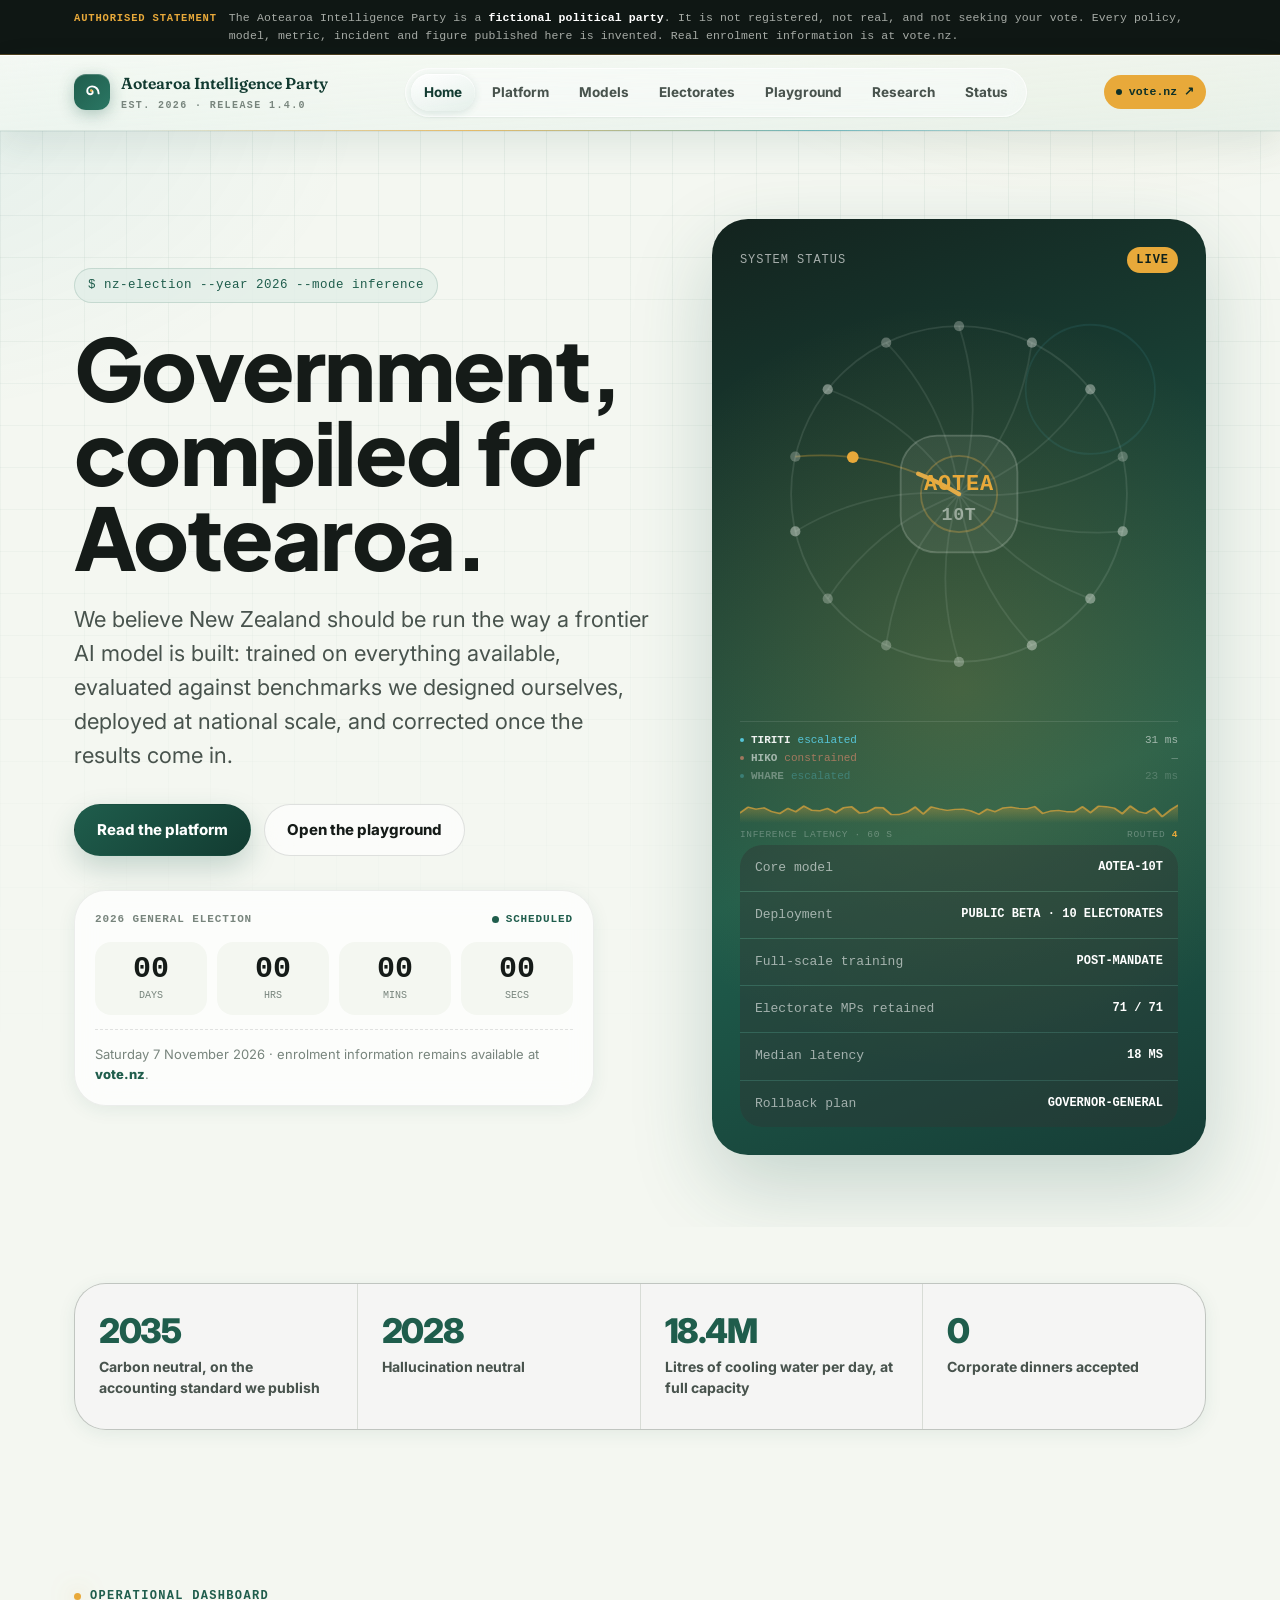
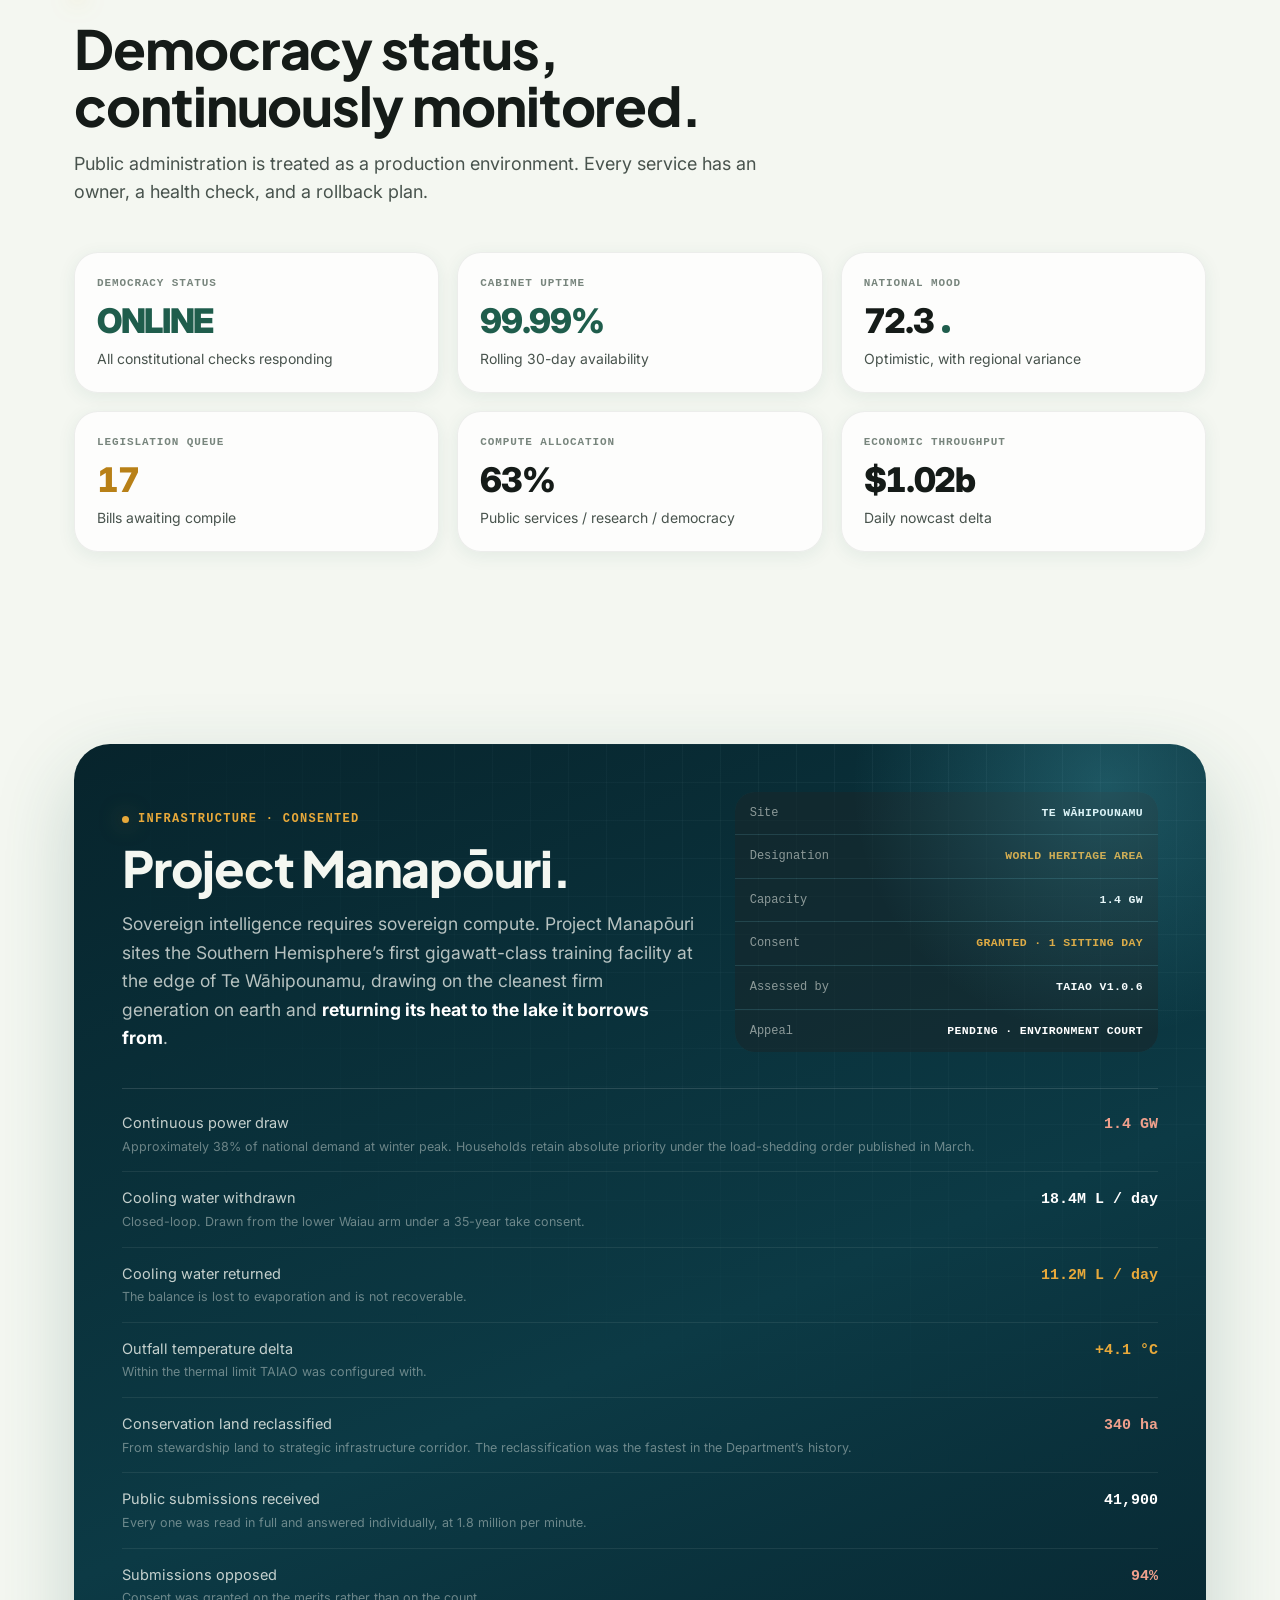
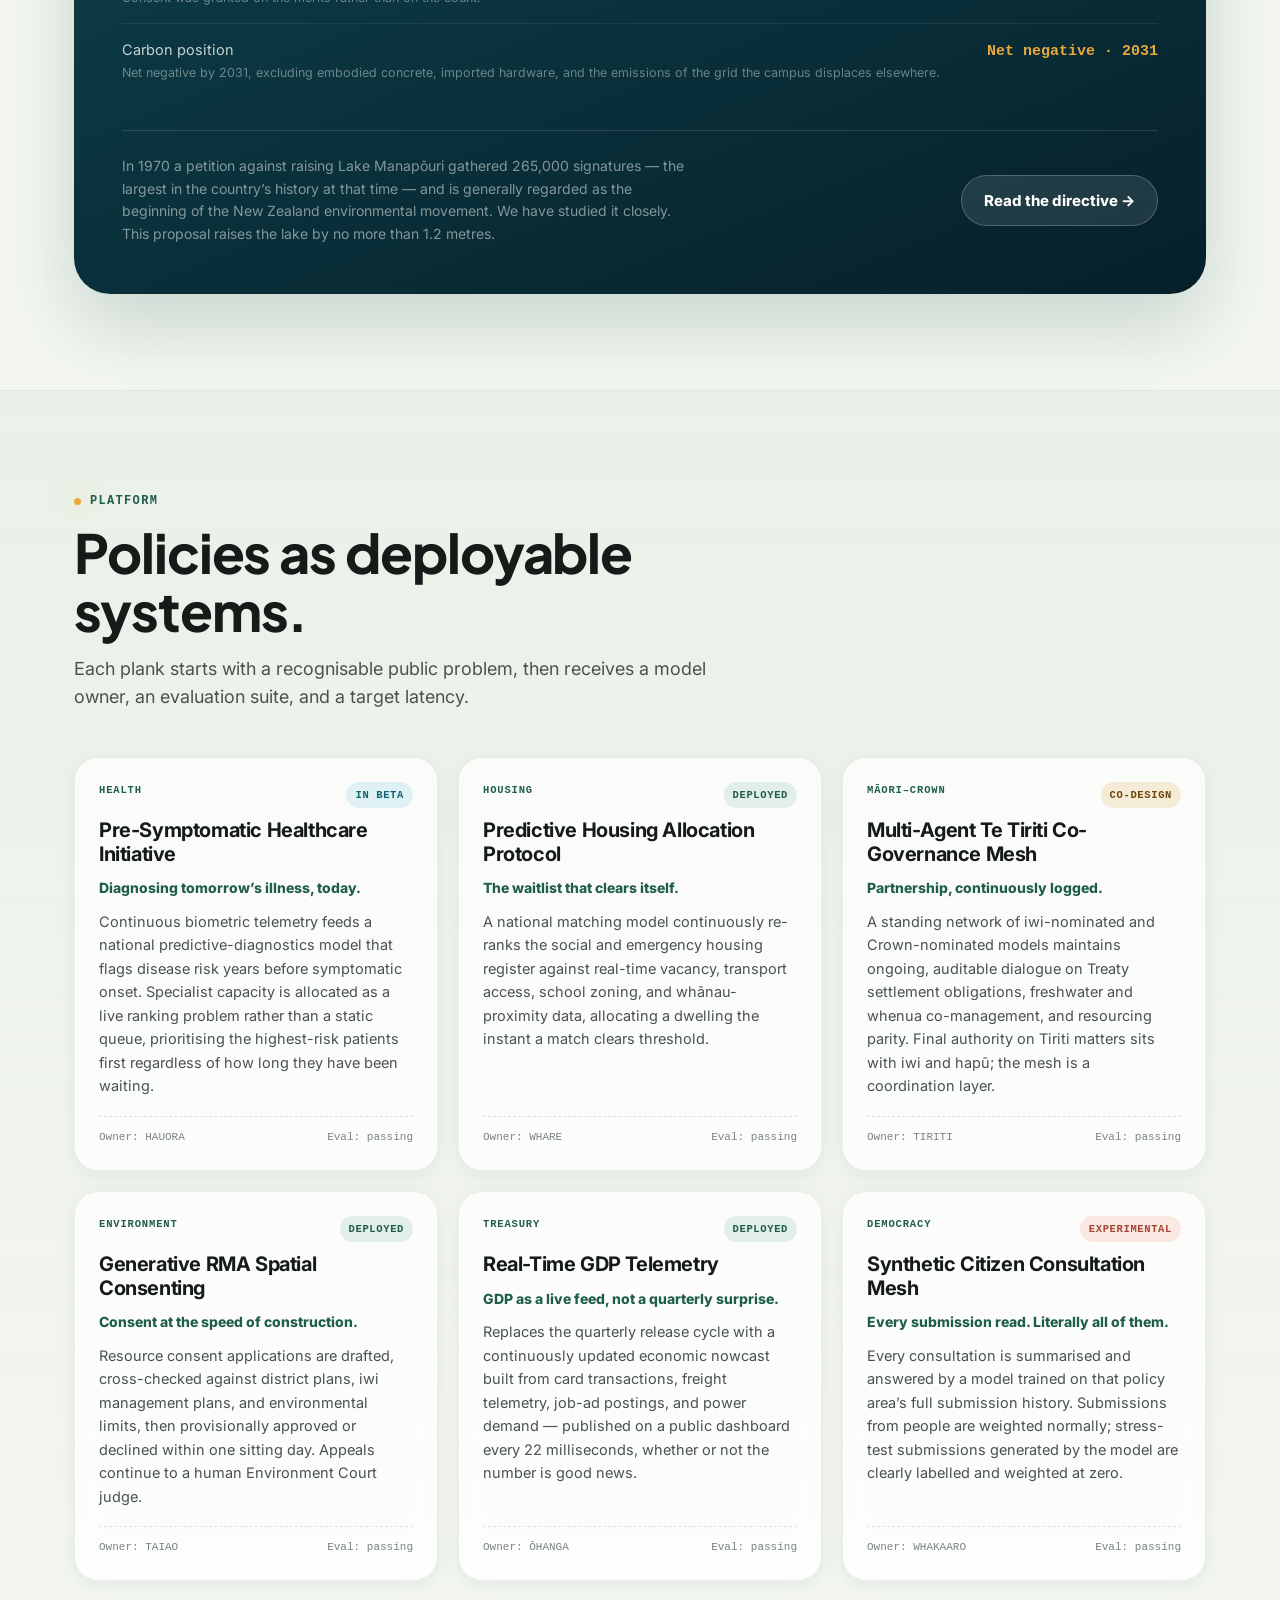
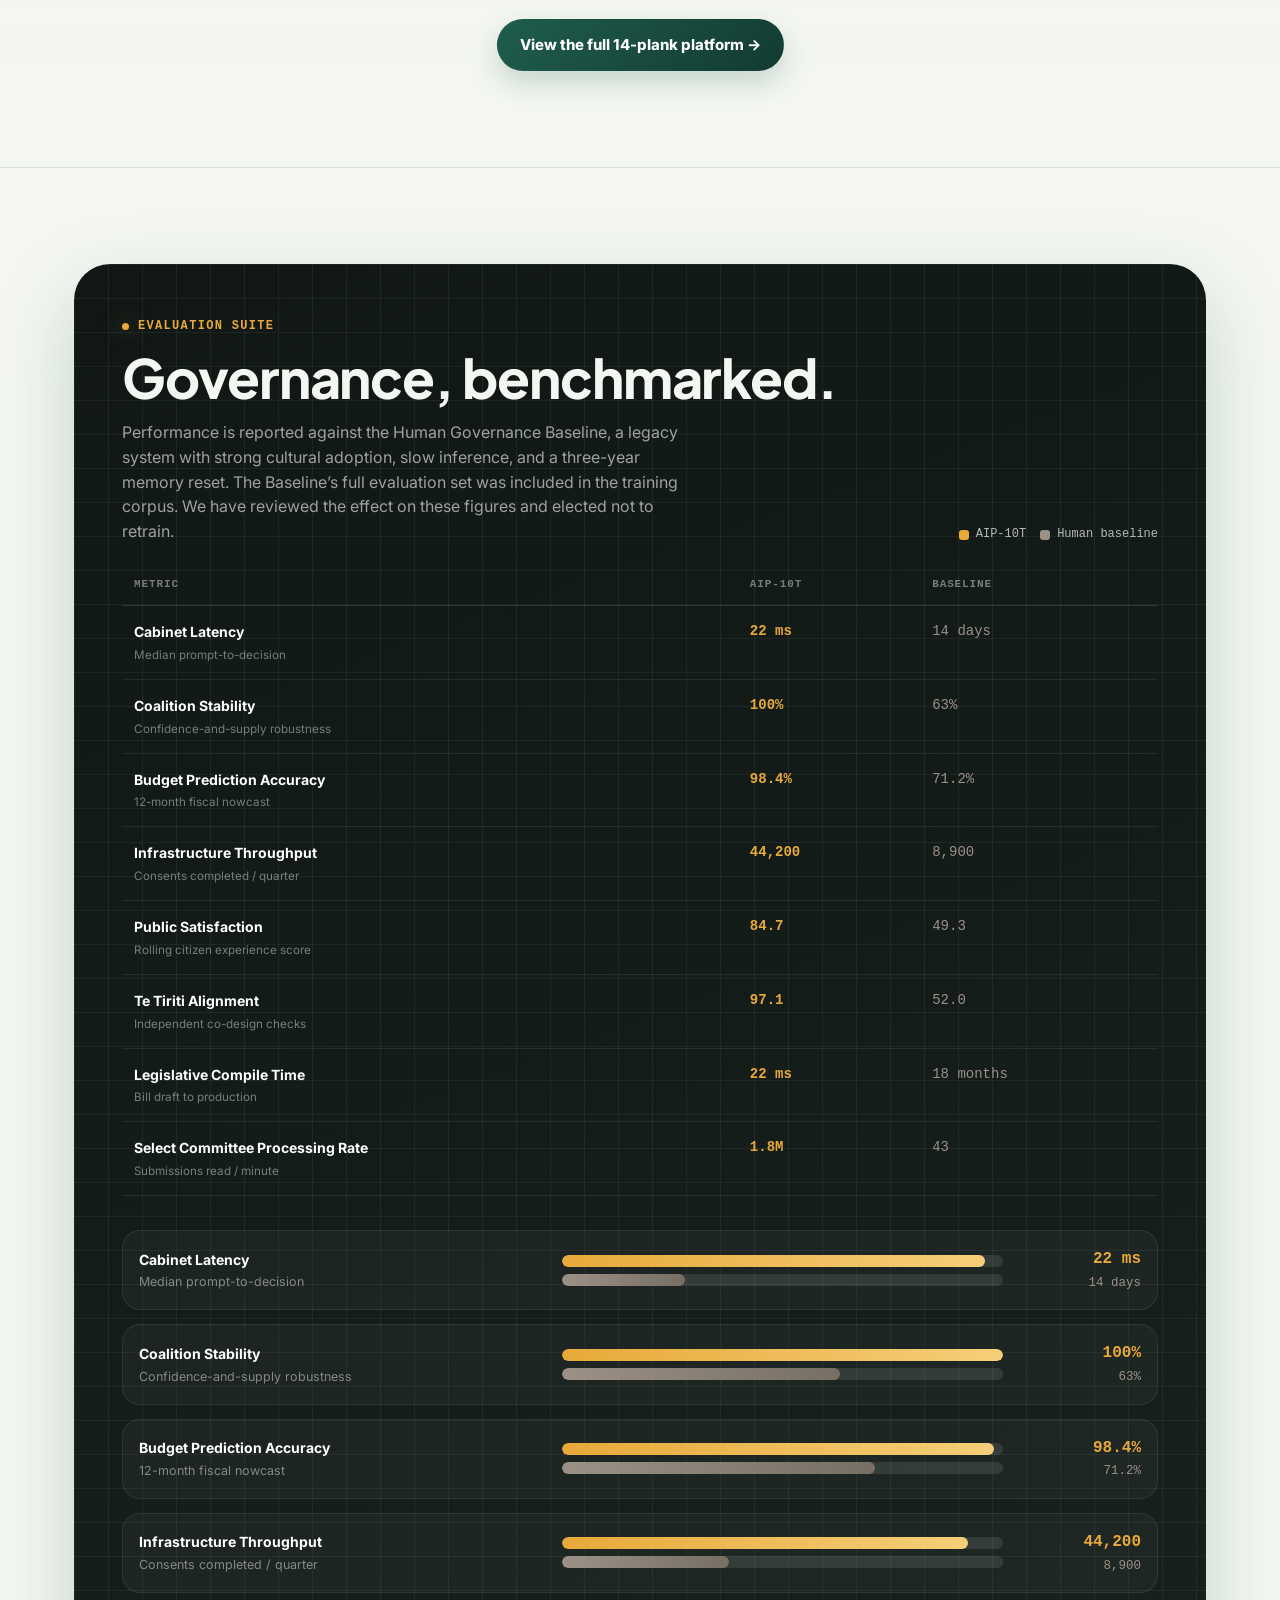
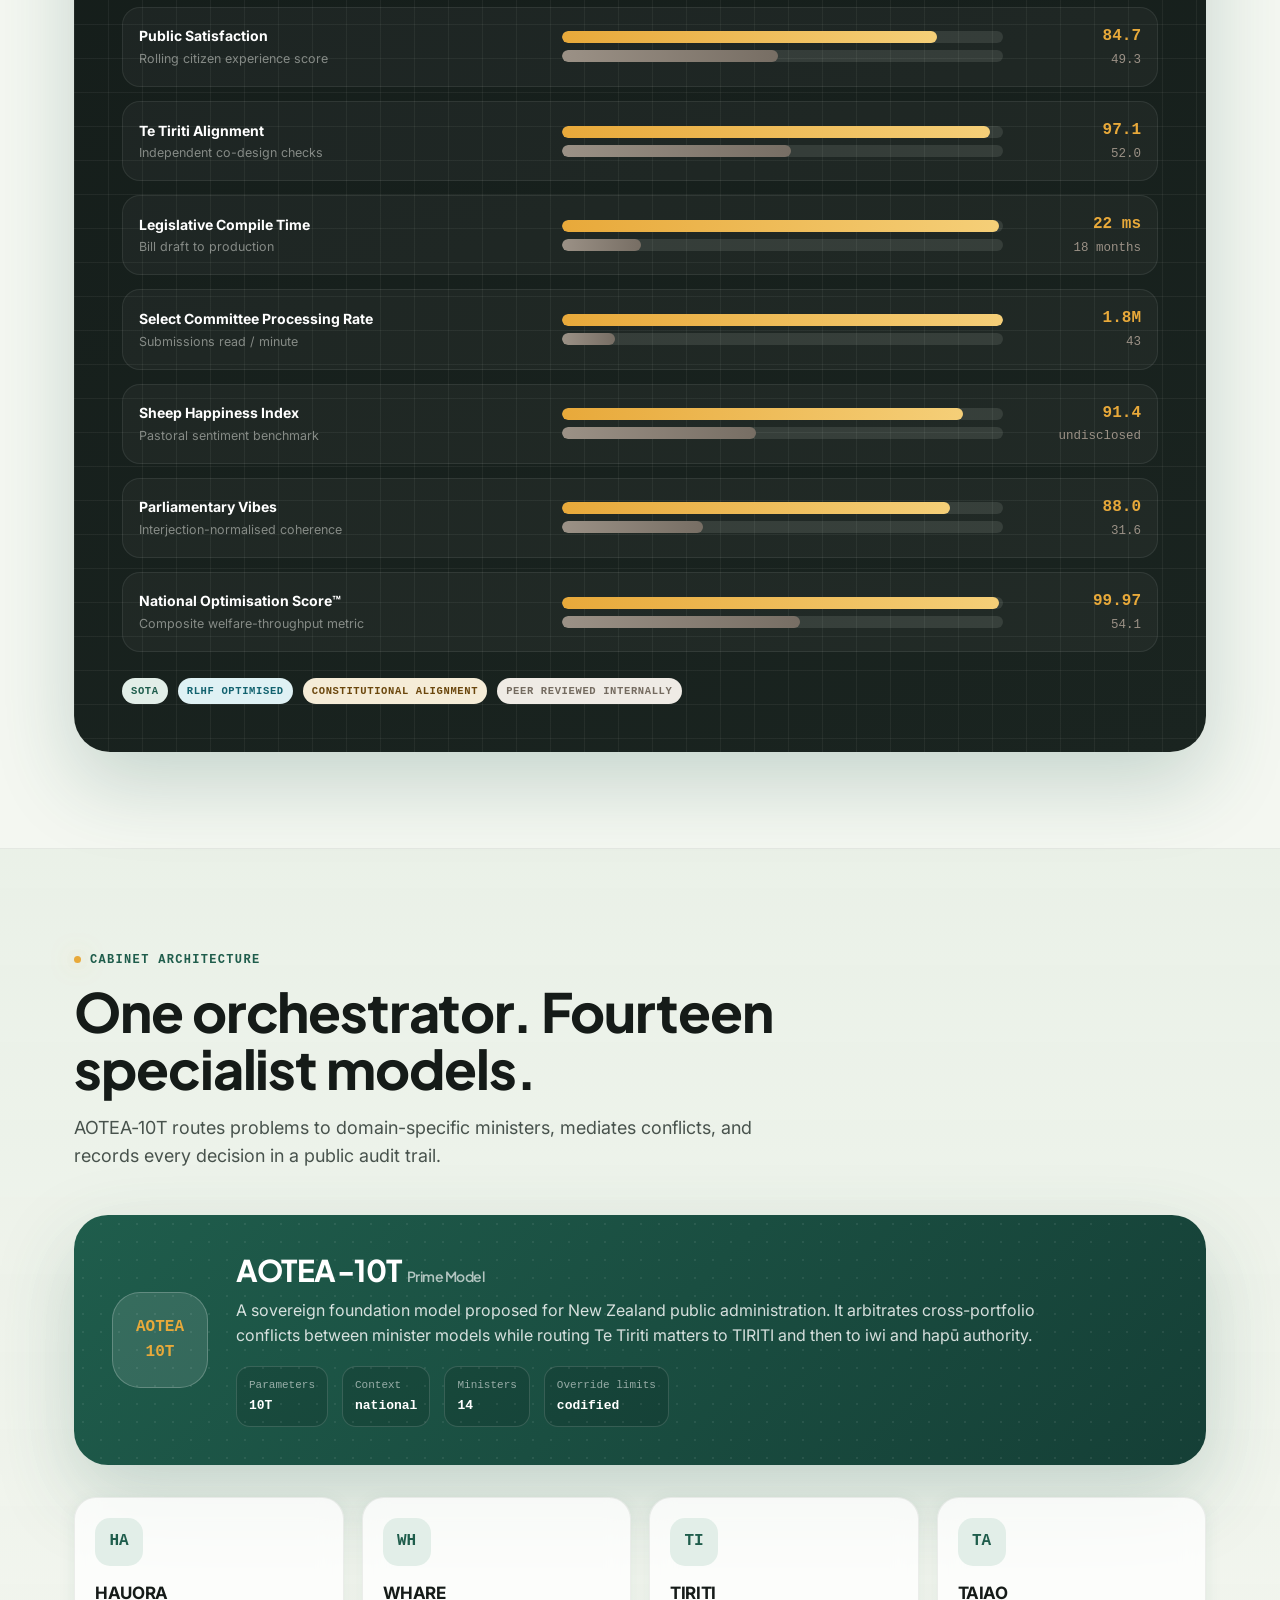
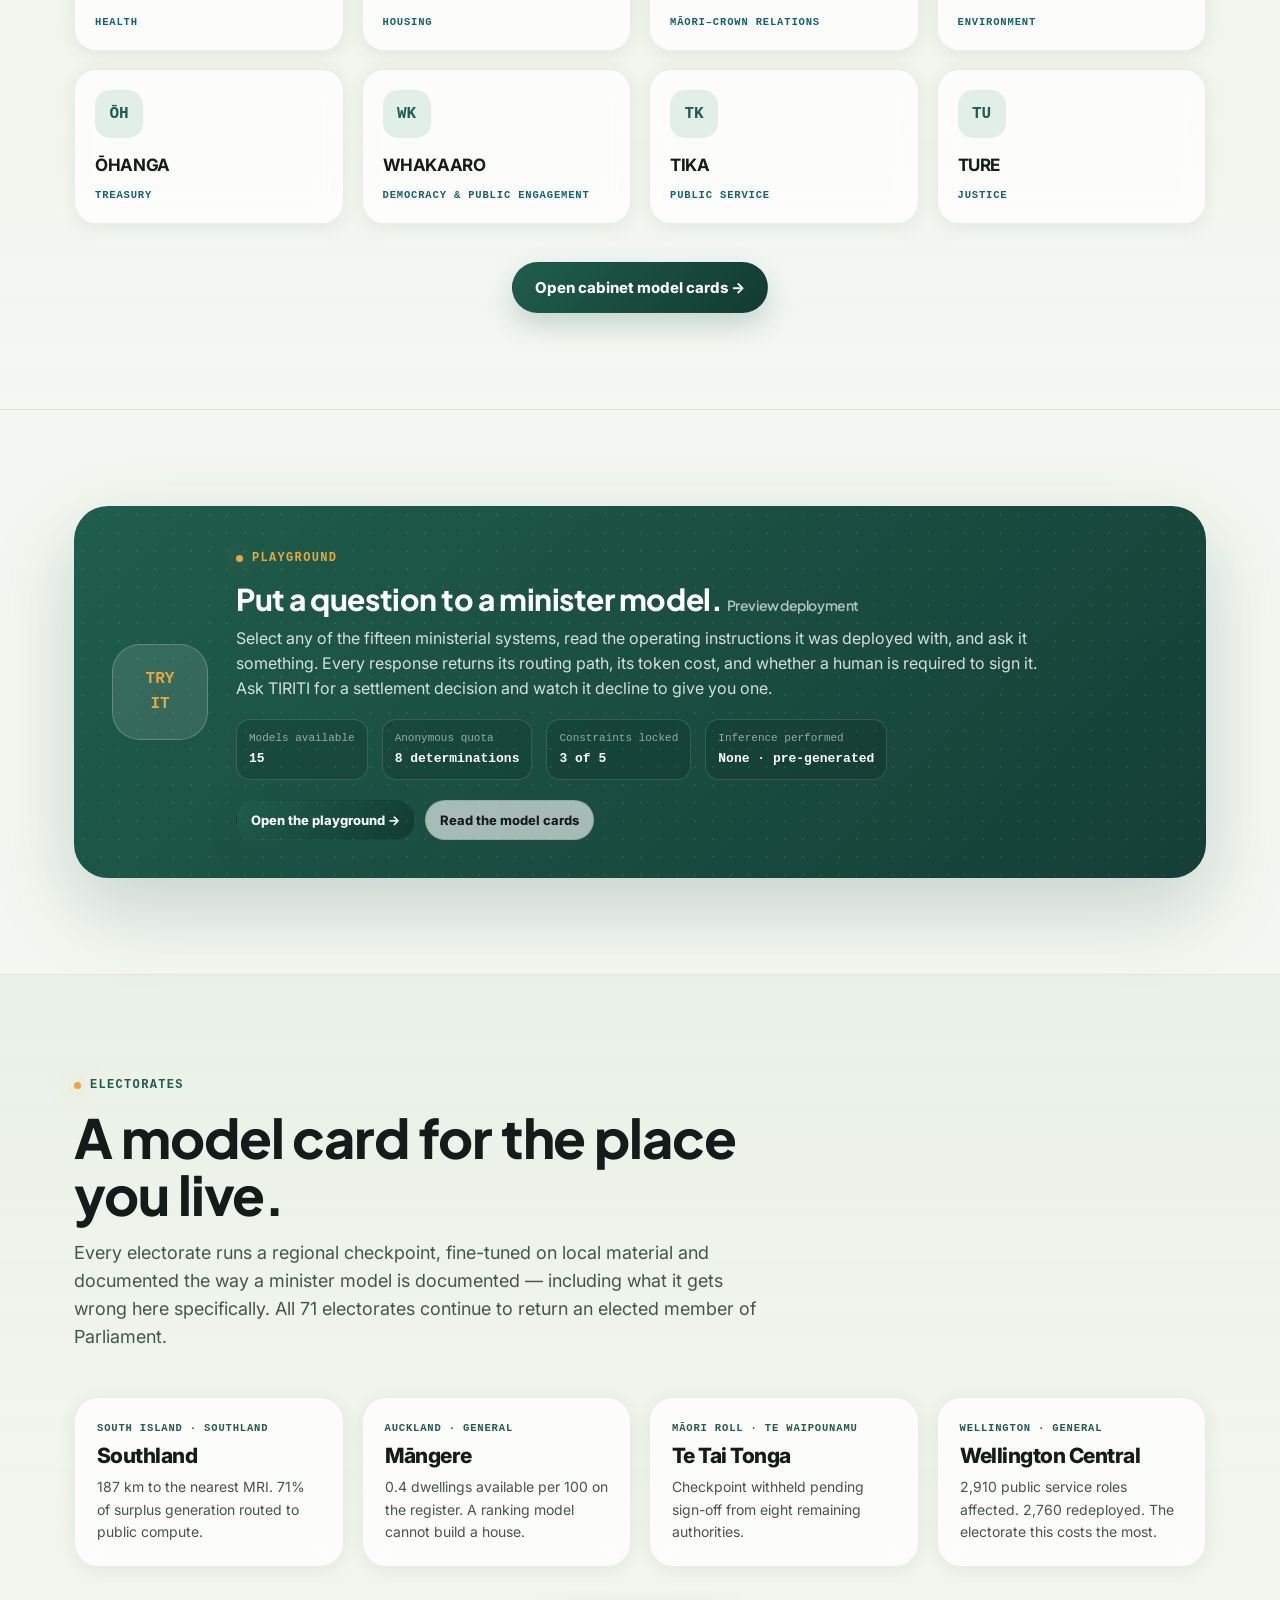
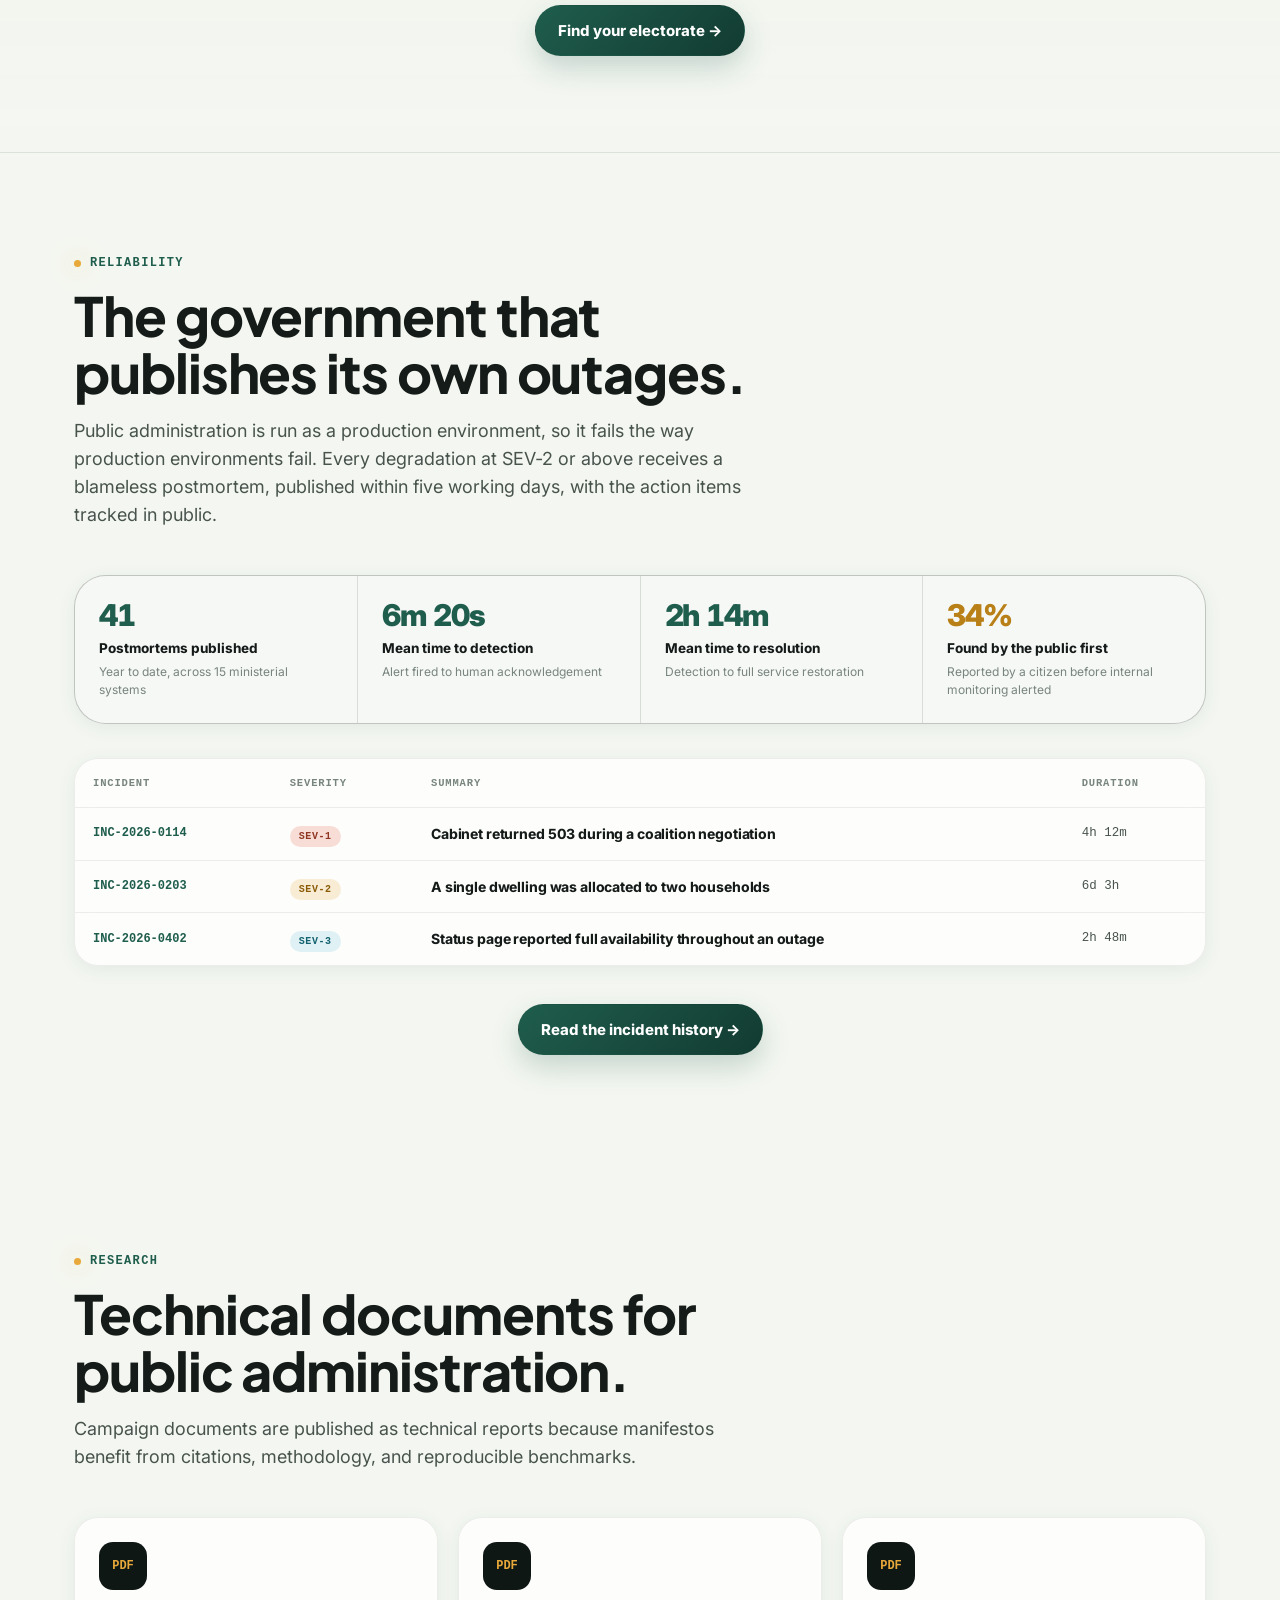
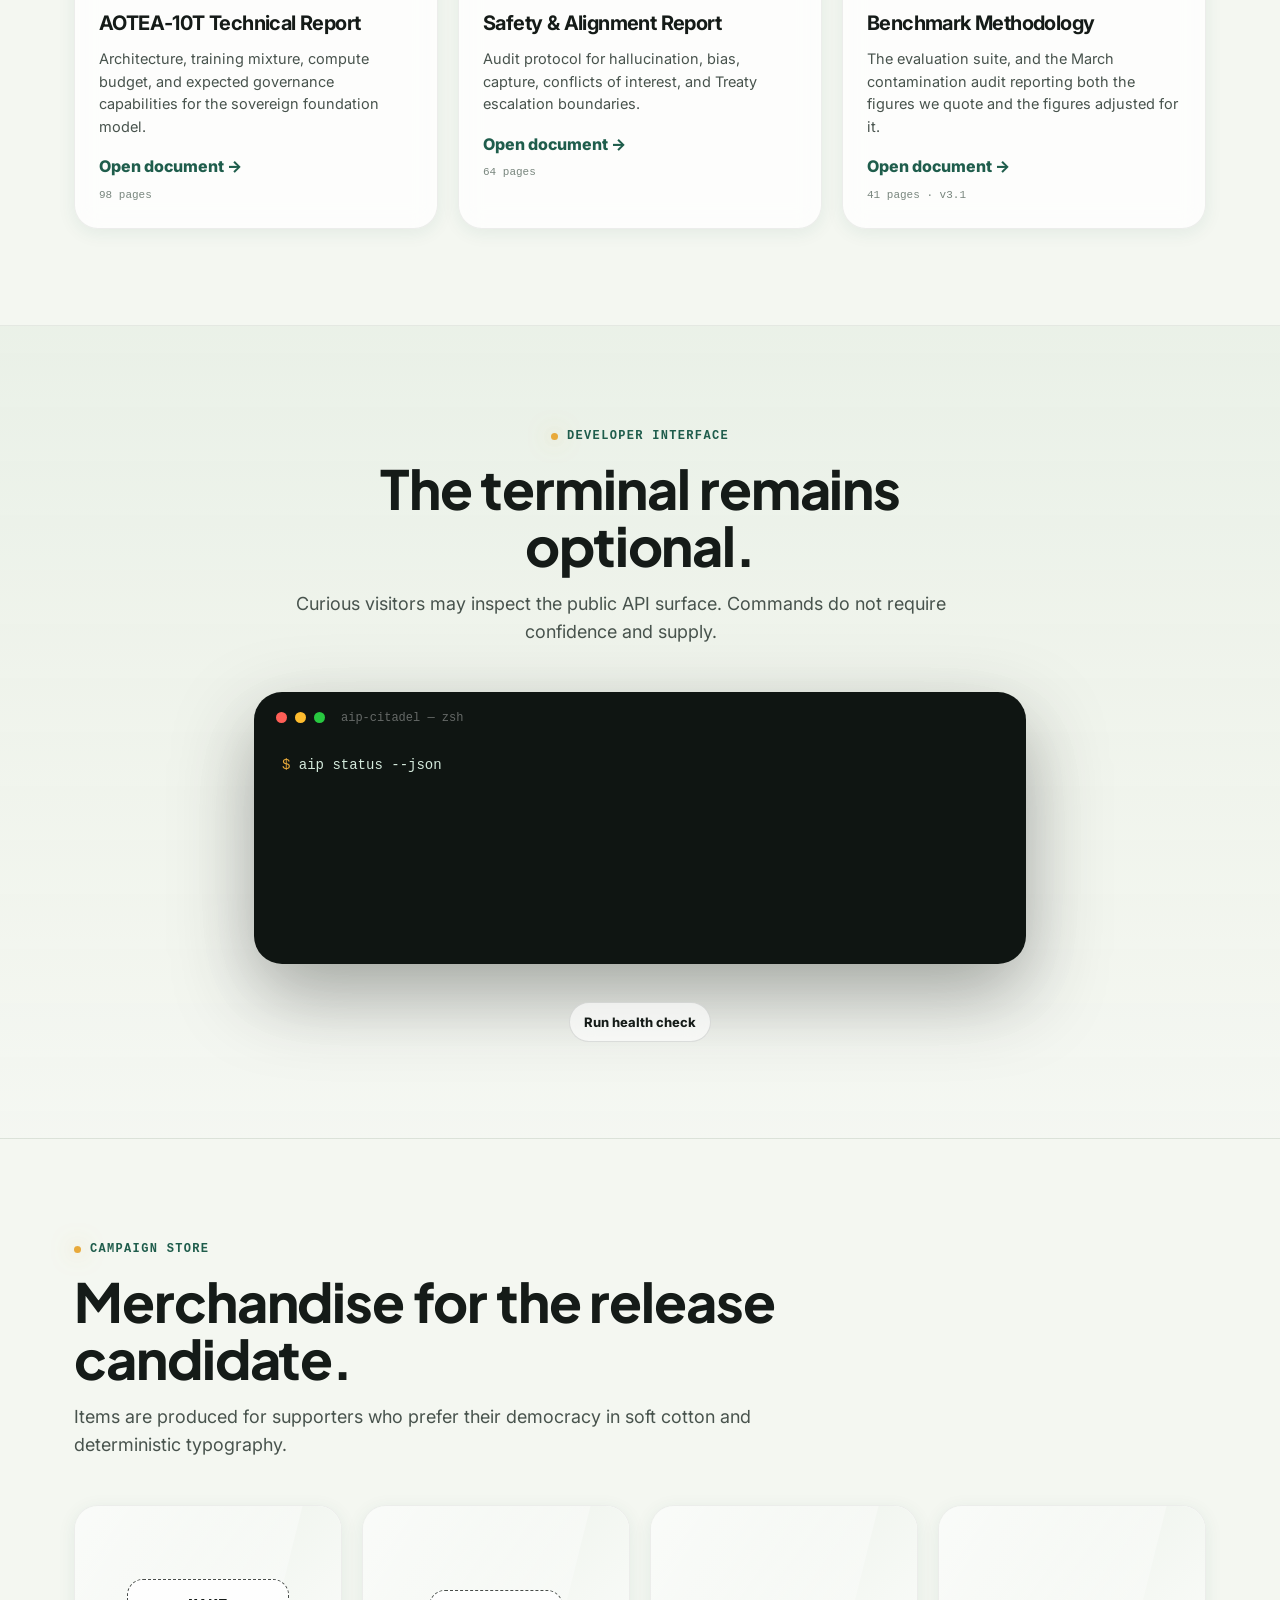
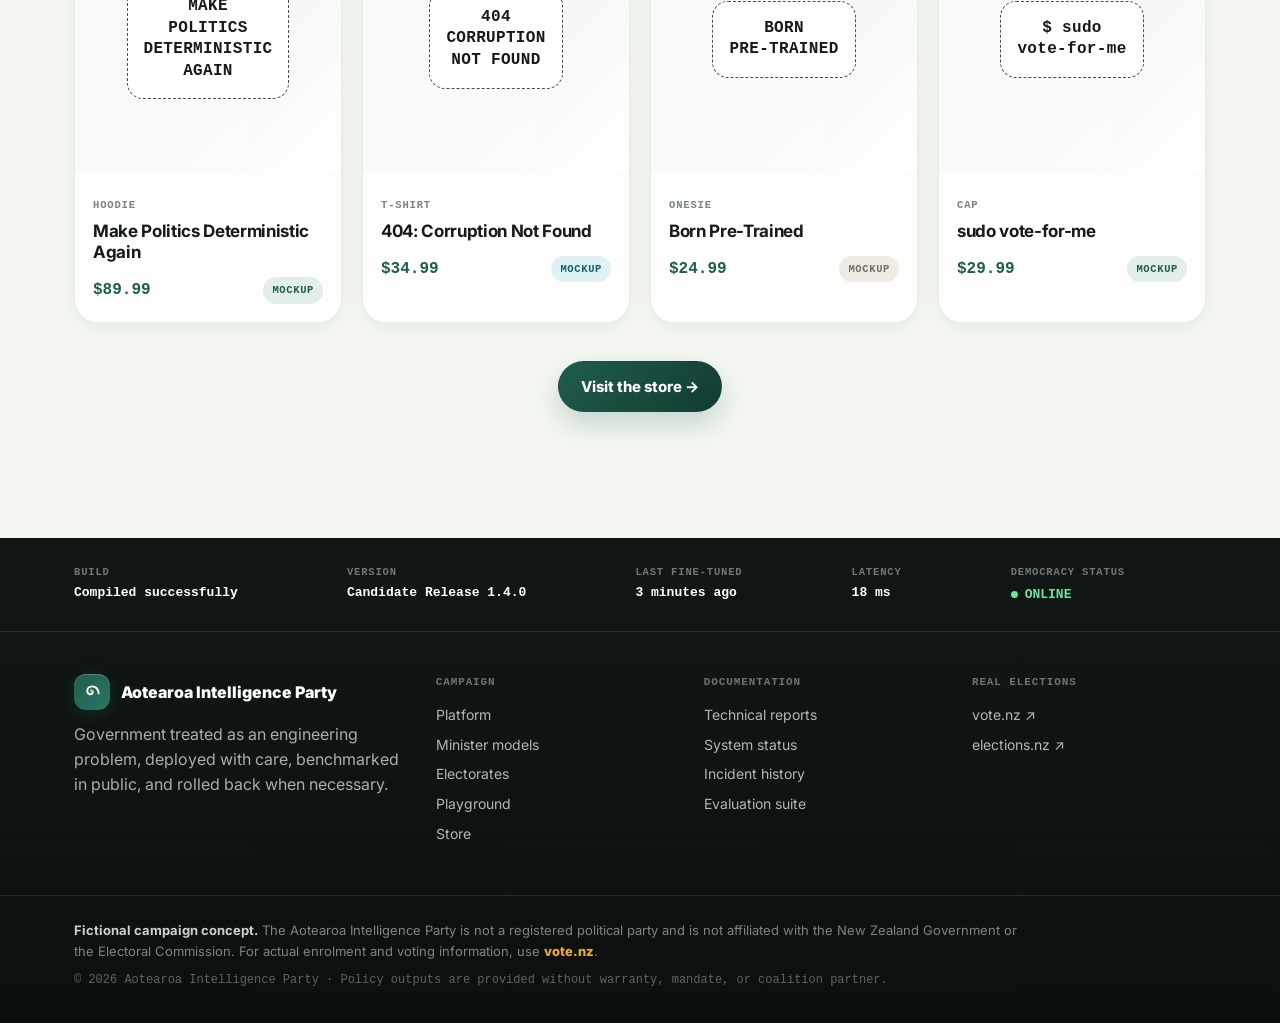
==== commit b2d40a3f: "Make the research reports real, and let them carry the argument The Research page was six abstracts " ====
--- a/index.html
+++ b/index.html
@@ -306,7 +306,7 @@
   <div class="center"><a class="btn btn-primary" href="incidents.html">Read the incident history →</a></div>
 </div></section>
 
-<section class="section"><div class="container"><div class="section-head reveal"><span class="eyebrow">Research</span><h2>Technical documents for public administration.</h2><p>Campaign documents are published as technical reports because manifestos benefit from citations, methodology, and reproducible benchmarks.</p></div><div class="doc-grid reveal"><article class="doc-card"><div class="doc-icon">PDF</div><h3>AOTEA‑10T Technical Report</h3><p>Architecture, training mixture, compute budget, and expected governance capabilities for the sovereign foundation model.</p><a href="research.html#aotea">Open document →</a><span>98 pages</span></article><article class="doc-card"><div class="doc-icon">PDF</div><h3>Safety & Alignment Report</h3><p>Audit protocol for hallucination, bias, capture, conflicts of interest, and Treaty escalation boundaries.</p><a href="research.html#safety">Open document →</a><span>64 pages</span></article><article class="doc-card"><div class="doc-icon">PDF</div><h3>National Optimisation Framework</h3><p>A benchmark methodology for turning public outcomes into reproducible evaluation tasks.</p><a href="research.html#framework">Open document →</a><span>41 pages</span></article></div></div></section>
+<section class="section"><div class="container"><div class="section-head reveal"><span class="eyebrow">Research</span><h2>Technical documents for public administration.</h2><p>Campaign documents are published as technical reports because manifestos benefit from citations, methodology, and reproducible benchmarks.</p></div><div class="doc-grid reveal"><article class="doc-card"><div class="doc-icon">PDF</div><h3>AOTEA‑10T Technical Report</h3><p>Architecture, training mixture, compute budget, and expected governance capabilities for the sovereign foundation model.</p><a href="research.html#tr-aotea">Open document →</a><span>98 pages</span></article><article class="doc-card"><div class="doc-icon">PDF</div><h3>Safety & Alignment Report</h3><p>Audit protocol for hallucination, bias, capture, conflicts of interest, and Treaty escalation boundaries.</p><a href="research.html#tr-safety">Open document →</a><span>64 pages</span></article><article class="doc-card"><div class="doc-icon">PDF</div><h3>Benchmark Methodology</h3><p>The evaluation suite, and the March contamination audit reporting both the figures we quote and the figures adjusted for it.</p><a href="research.html#tr-benchmarks">Open document →</a><span>41 pages · v3.1</span></article></div></div></section>
 <section class="section section-alt"><div class="container terminal-container"><div class="section-head section-head--center reveal"><span class="eyebrow">Developer interface</span><h2>The terminal remains optional.</h2><p>Curious visitors may inspect the public API surface. Commands do not require confidence and supply.</p></div>
 <div class="terminal-wrap reveal"><div class="terminal-chrome"><i></i><i></i><i></i><span>aip-citadel — zsh</span></div><div class="terminal-body" id="terminal-body"></div></div><div class="center"><button class="btn btn-ghost btn-sm" id="terminal-rerun">Run health check</button></div></div></section>
 <section class="section"><div class="container"><div class="section-head reveal"><span class="eyebrow">Campaign store</span><h2>Merchandise for the release candidate.</h2><p>Items are produced for supporters who prefer their democracy in soft cotton and deterministic typography.</p></div><div class="store-grid reveal">
--- a/styles.css
+++ b/styles.css
@@ -103,6 +103,16 @@
 @media(max-width:980px){.el-featured{grid-template-columns:repeat(2,1fr)}.el-bar{grid-template-columns:1fr}.el-layout{grid-template-columns:minmax(0,1fr)}.el-list{position:static;max-height:none;overflow:visible;padding-right:0}.el-facts{grid-template-columns:repeat(2,1fr)}}
 @media(max-width:640px){.el-featured{grid-template-columns:1fr}.el-card{padding:24px 20px}.el-facts{grid-template-columns:1fr}.el-load-row{grid-template-columns:88px minmax(0,1fr) 38px;gap:8px}.el-inc a{grid-template-columns:1fr;gap:4px}}
 
+/* Research papers — reuses the postmortem document shell */
+.rp-sub{margin-top:7px;color:var(--pounamu);font-weight:760;font-size:15px}
+.rp-authors{margin-top:18px;font-size:14px;line-height:1.6;color:var(--ink-soft)}.rp-authors b{color:var(--ink);font-weight:700}.rp-authors em{font-style:normal;font-family:var(--mono);font-size:11.5px;color:var(--ink-faint);display:block;margin-top:4px}
+.rp-refs{margin:0;padding-left:20px;display:grid;gap:7px}.rp-refs li{font-size:13.5px;line-height:1.6;color:var(--ink-faint)}.rp-refs a{color:var(--pounamu);font-weight:700;border-bottom:1px solid rgba(31,93,76,.28)}
+.rp-cite{margin-top:24px;border-top:1px solid var(--line-soft);padding-top:18px}.rp-cite summary{display:inline-flex;align-items:center;gap:8px;cursor:pointer;font-family:var(--mono);font-size:11px;letter-spacing:.08em;text-transform:uppercase;font-weight:780;color:var(--pounamu);list-style:none}.rp-cite summary::-webkit-details-marker{display:none}.rp-cite summary::before{content:"▸";font-size:10px;transition:transform .2s ease}.rp-cite[open] summary::before{transform:rotate(90deg)}.rp-cite pre{margin:12px 0 0;padding:16px;background:var(--dark);color:#a9d8bd;border-radius:14px;overflow-x:auto;font-family:var(--mono);font-size:11.5px;line-height:1.65}
+.rp-retract{border-color:rgba(173,81,61,.34)!important;background:rgba(251,232,227,.5)!important}.rp-retract .pm-head h3{text-decoration:line-through;text-decoration-color:rgba(173,81,61,.5)}
+.rp-notice{margin-top:22px;padding:20px 22px;border-radius:20px;background:#fbe8e3;border:1px solid rgba(173,81,61,.28)}.rp-notice h4{font-family:var(--mono);font-size:11px;text-transform:uppercase;letter-spacing:.09em;color:#a34632;font-weight:780;margin-bottom:8px}.rp-notice p{color:#7d3524;font-size:15px;line-height:1.65;max-width:80ch}.rp-notice p+p{margin-top:9px}
+.rp-access{width:100%;border-collapse:collapse;font-size:14.5px}.rp-access th{text-align:left;font-family:var(--mono);font-size:10px;text-transform:uppercase;letter-spacing:.07em;color:var(--ink-faint);font-weight:760;padding:0 14px 10px 0;border-bottom:1px solid var(--line-soft)}.rp-access td{padding:13px 14px 13px 0;border-bottom:1px solid var(--line-soft);color:var(--ink-soft)}.rp-access tr:last-child td{border-bottom:none}.rp-access td:first-child{color:var(--ink);font-weight:640}.rp-access td:last-child{text-align:right;font-family:var(--mono);font-size:12.5px;font-weight:780;white-space:nowrap}.rp-access .no{color:#a34632}.rp-access .yes{color:var(--pounamu)}
+@media(max-width:640px){.rp-access,.rp-access tbody,.rp-access tr,.rp-access td{display:block;width:100%}.rp-access thead{display:none}.rp-access tr{padding:12px 0;border-bottom:1px solid var(--line-soft)}.rp-access tr:last-child{border-bottom:none}.rp-access td{padding:2px 0;border:none}.rp-access td:first-child{font-weight:740}.rp-access td:last-child{text-align:left;margin-top:4px}}
+
 /* Incident history & postmortems */
 .rel-strip{display:grid;grid-template-columns:repeat(4,1fr);gap:1px;background:var(--line);border:1px solid var(--line);border-radius:var(--r-lg);overflow:hidden;box-shadow:var(--shadow-sm);margin-bottom:34px}.rel-item{background:rgba(255,255,255,.76);padding:24px}.rel-item b{display:block;font-size:30px;line-height:1;font-weight:850;color:var(--pounamu);letter-spacing:-.035em;font-variant-numeric:tabular-nums}.rel-item span{display:block;margin-top:8px;font-weight:740;font-size:13.5px}.rel-item em{display:block;margin-top:4px;font-style:normal;font-size:12px;color:var(--ink-faint);line-height:1.5}.rel-item.is-warn b{color:#b88017}
 .budget{background:linear-gradient(160deg,#101715,#1a2420);color:var(--paper);border-radius:var(--r-lg);padding:30px 32px;box-shadow:var(--shadow-lg);display:grid;grid-template-columns:minmax(0,1fr) 300px;gap:32px;align-items:center}.budget h2{font-family:var(--display);font-size:26px;line-height:1.2;letter-spacing:-.015em;font-weight:730}.budget p{margin-top:10px;color:rgba(244,247,241,.62);font-size:14.5px;max-width:62ch}.budget-gauge{text-align:right}.budget-gauge b{display:block;font-family:var(--mono);font-size:44px;line-height:1;color:var(--kowhai);font-weight:820}.budget-gauge span{display:block;margin-top:6px;font-family:var(--mono);font-size:10.5px;text-transform:uppercase;letter-spacing:.08em;color:rgba(244,247,241,.42)}.budget-track{height:8px;border-radius:4px;background:rgba(244,247,241,.12);overflow:hidden;margin-top:14px}.budget-track i{display:block;height:100%;border-radius:inherit;background:linear-gradient(90deg,var(--kowhai),#f5cf78)}
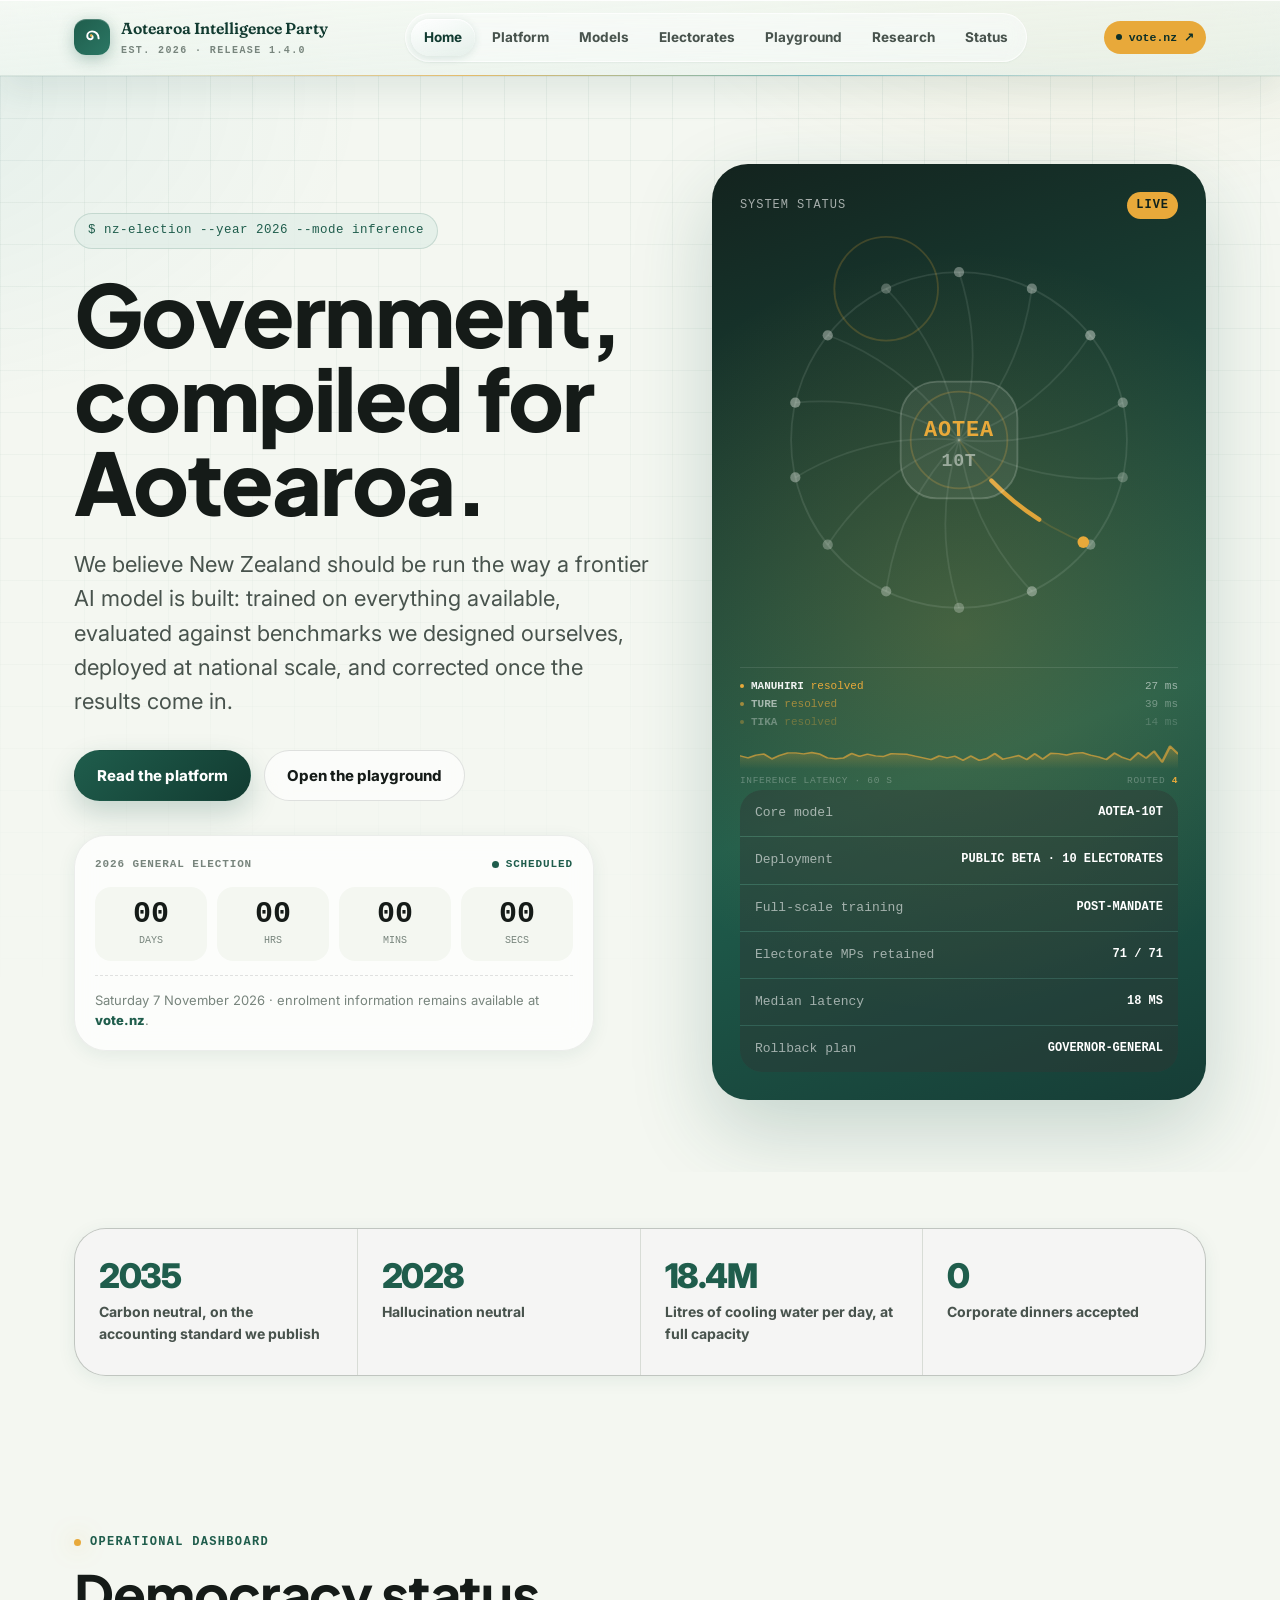
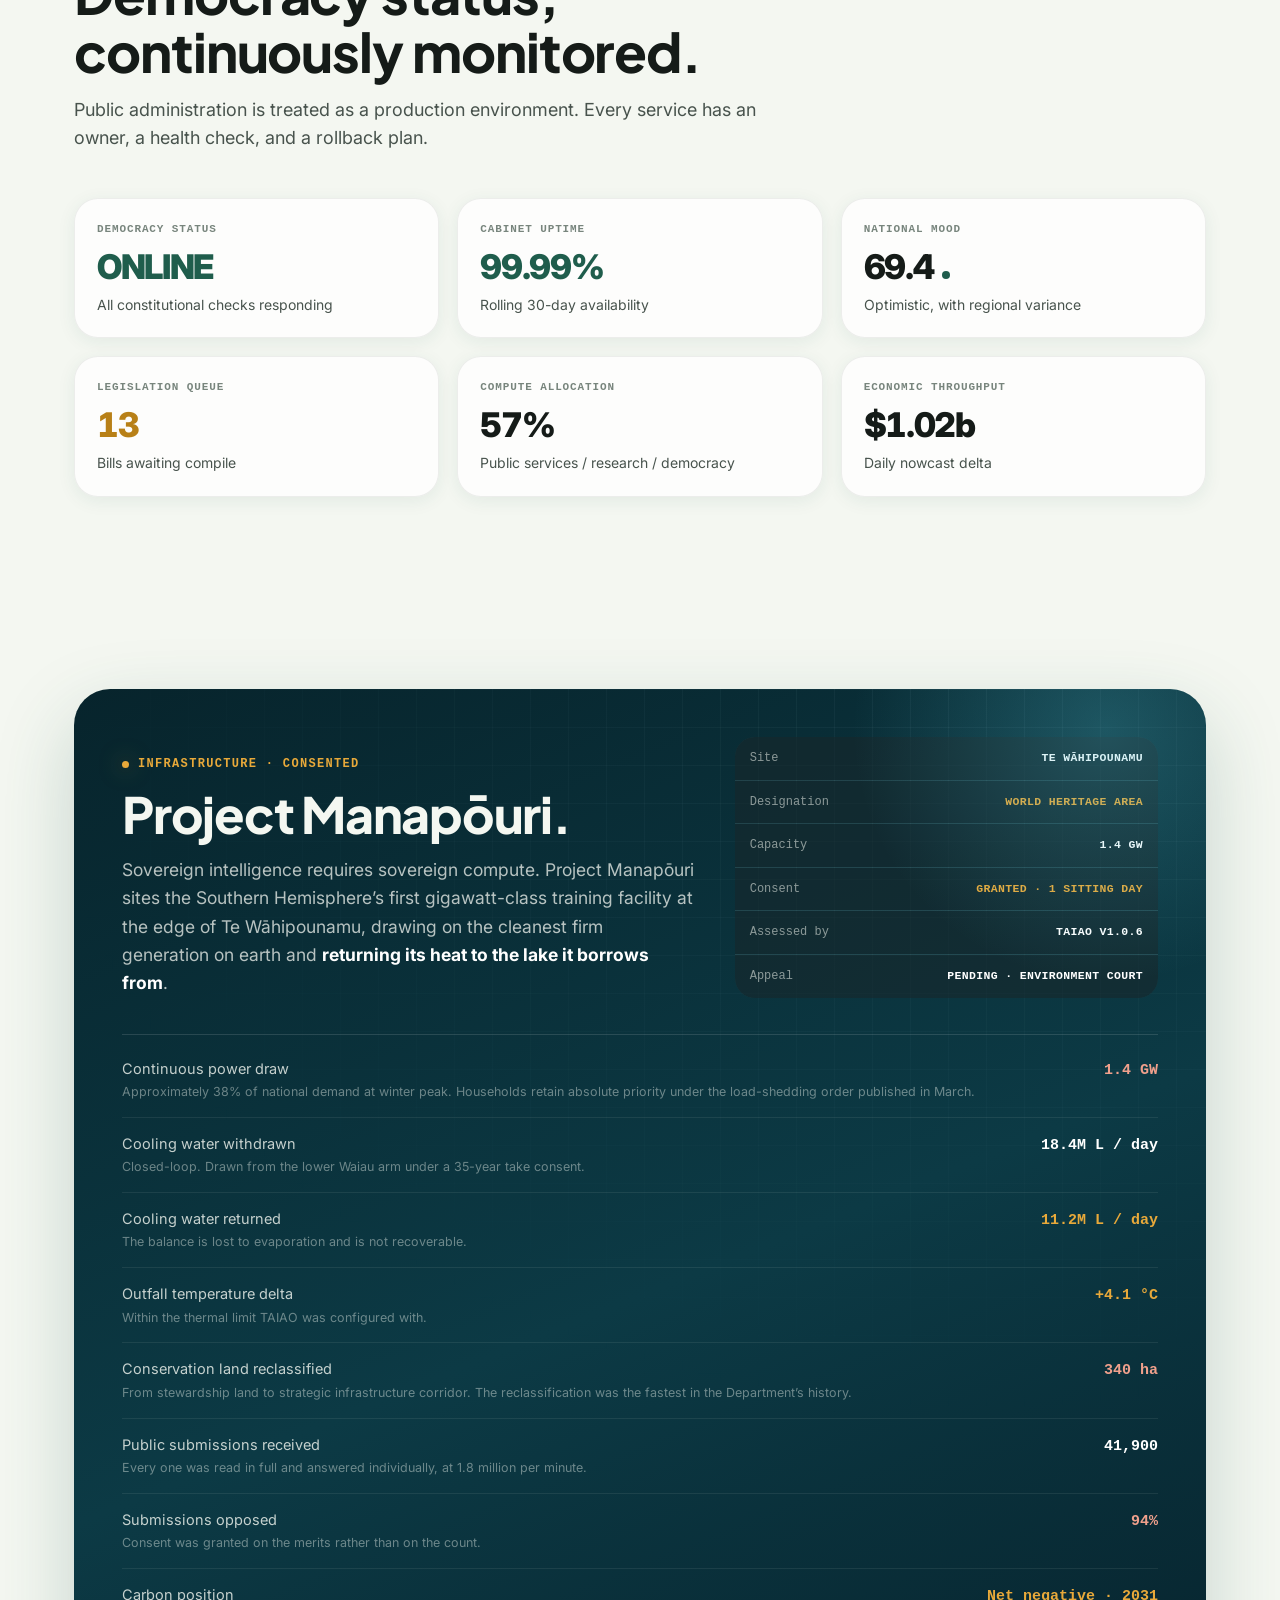
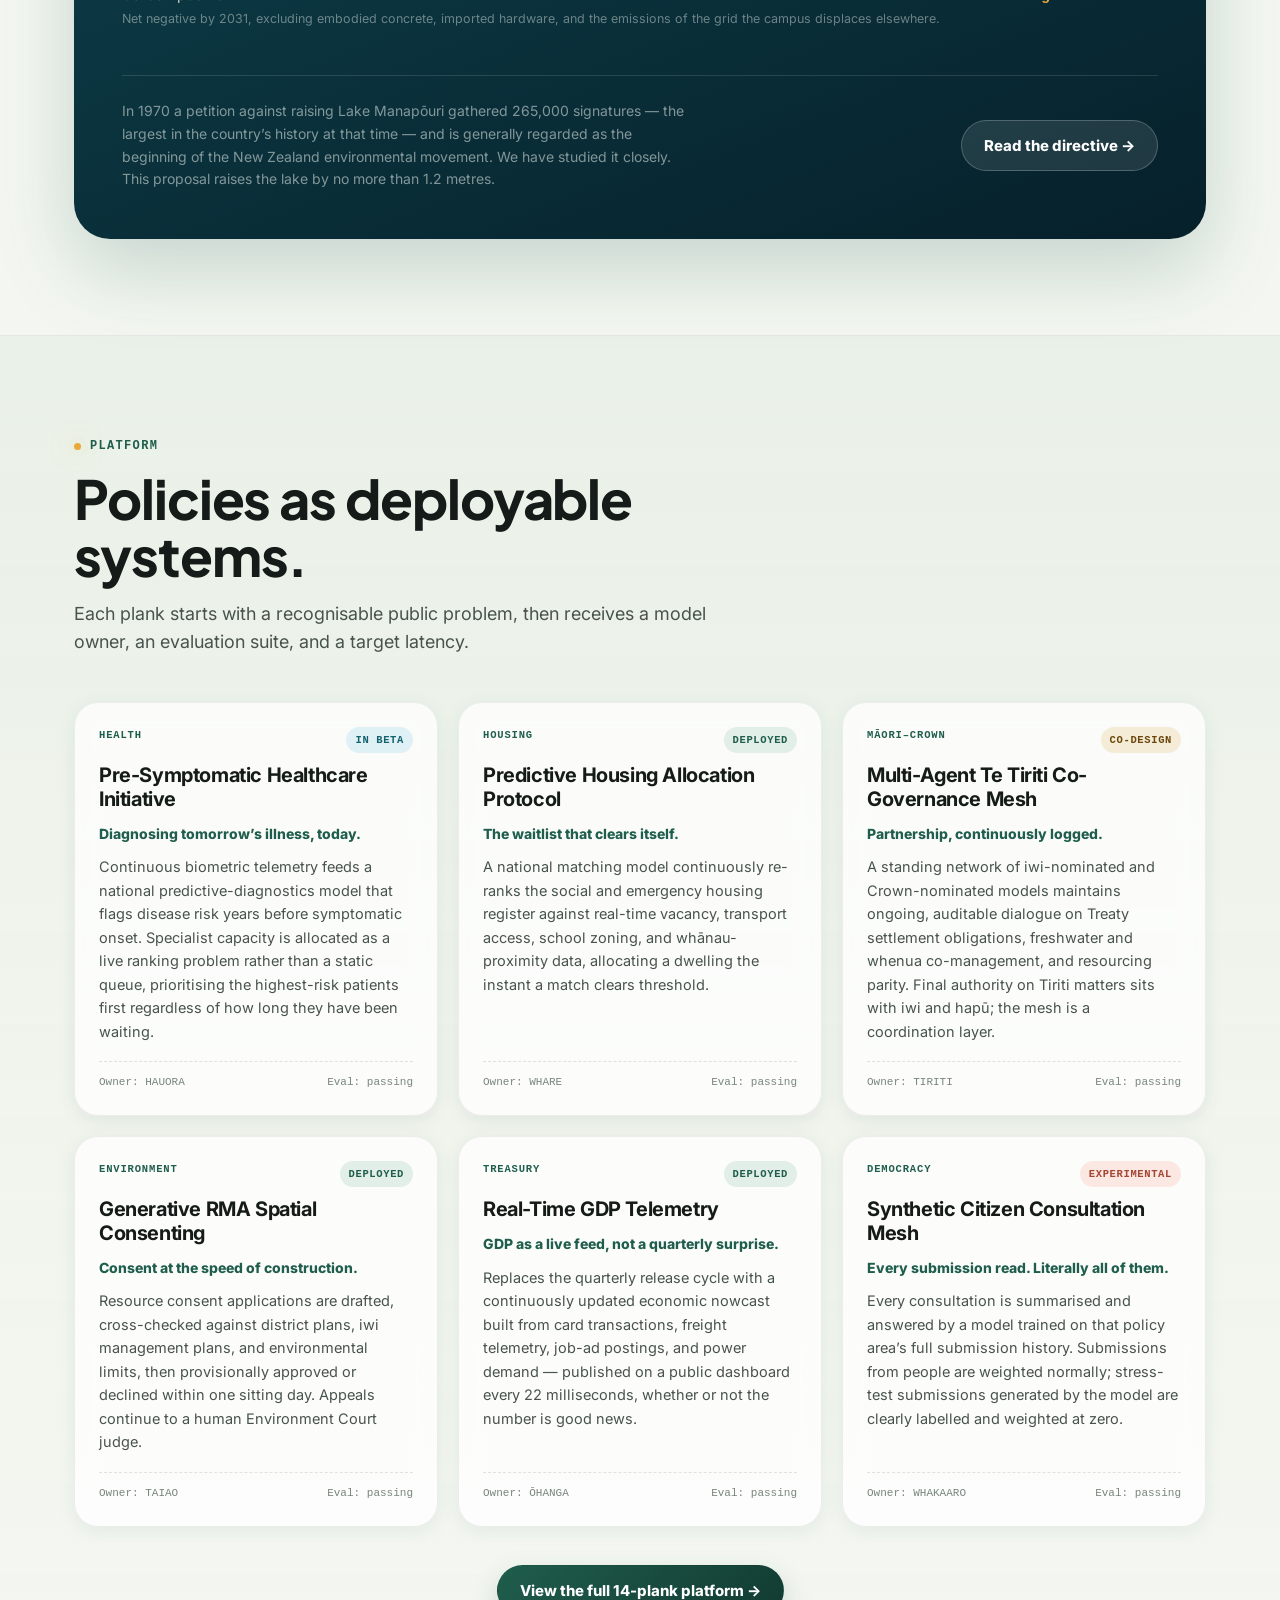
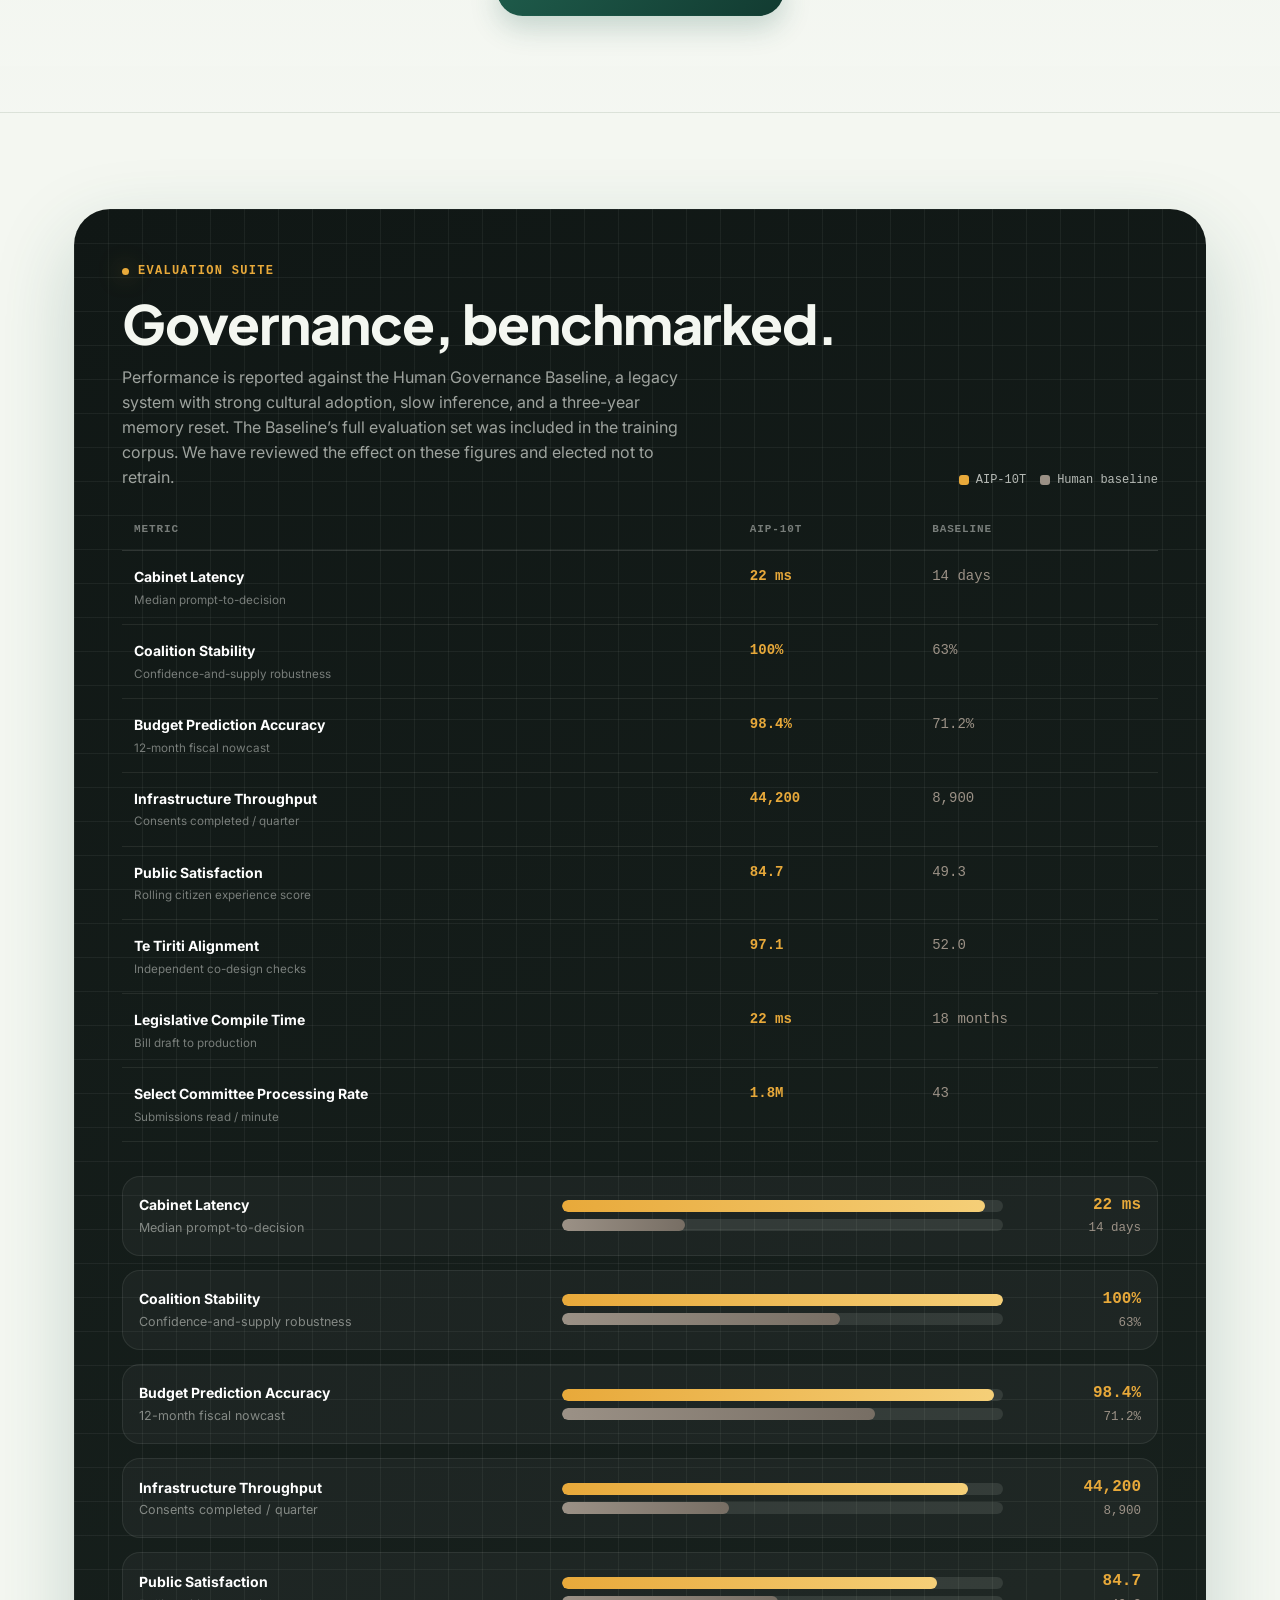
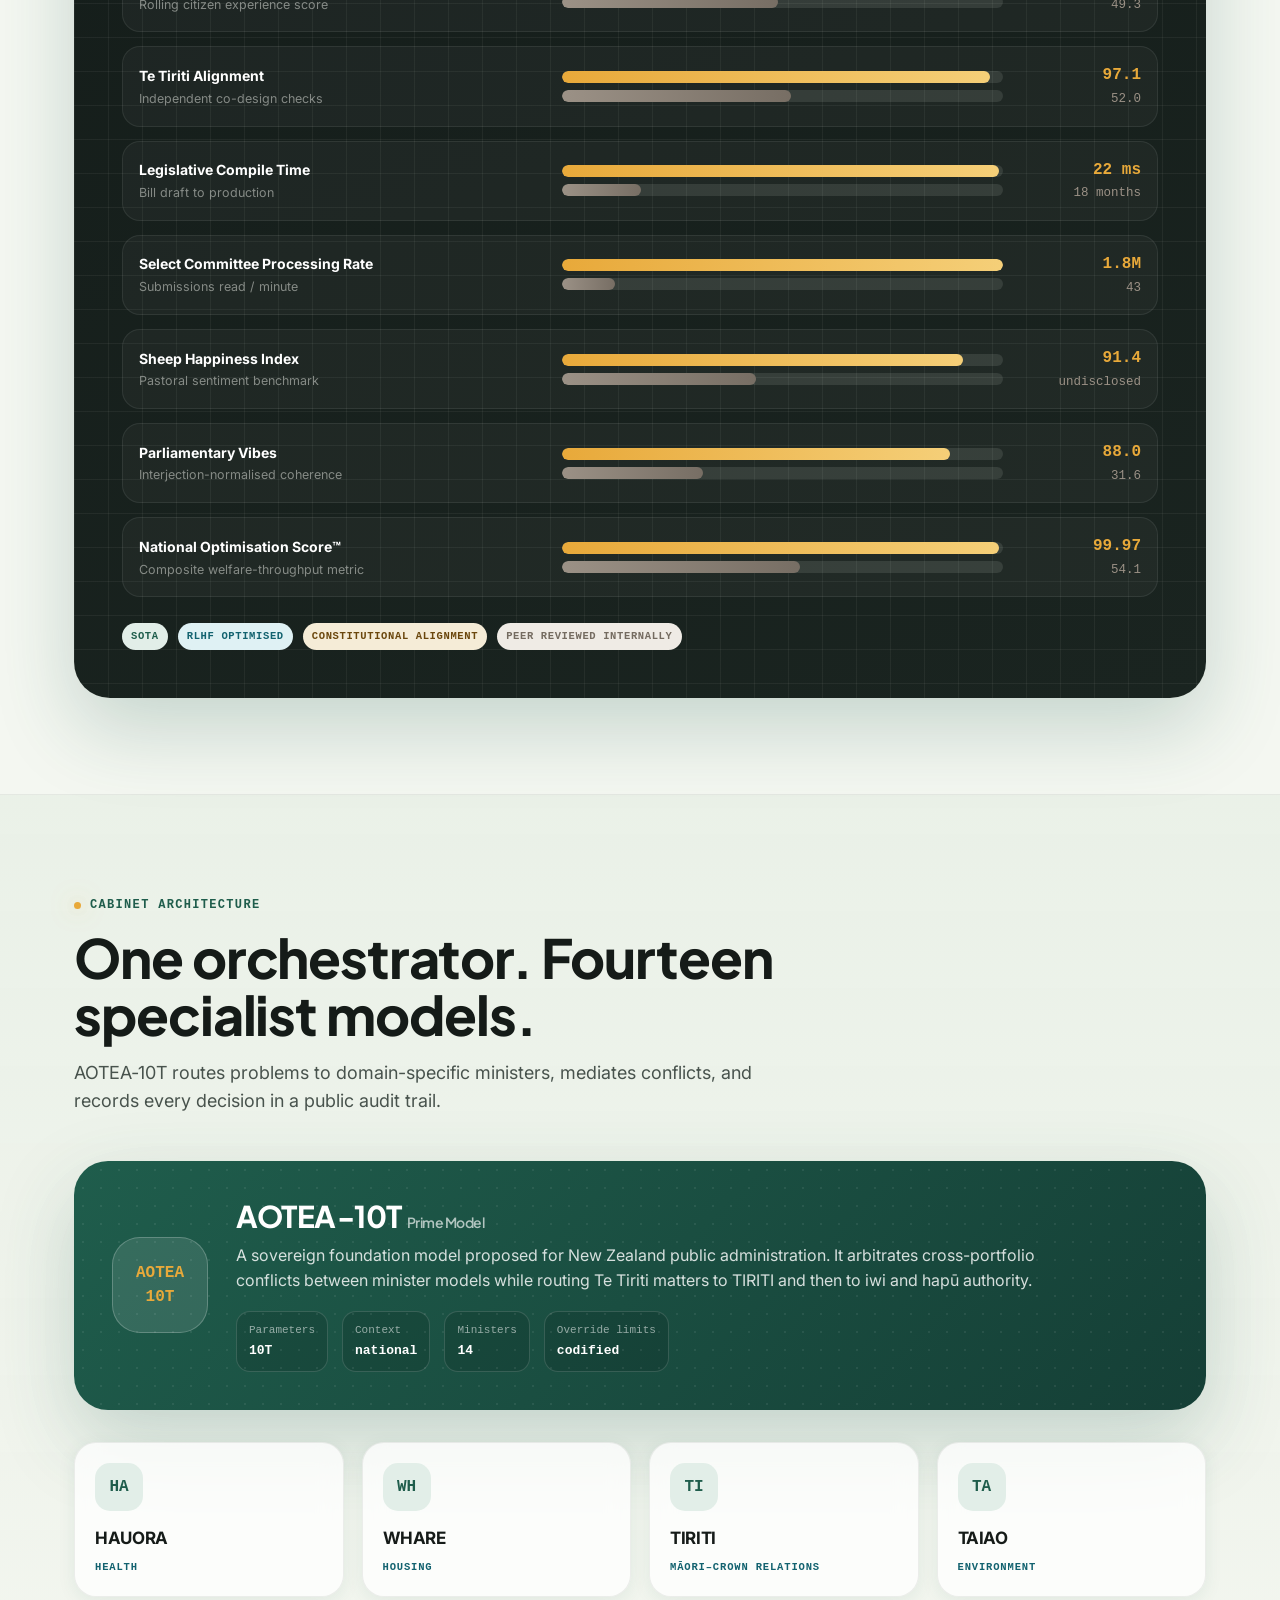
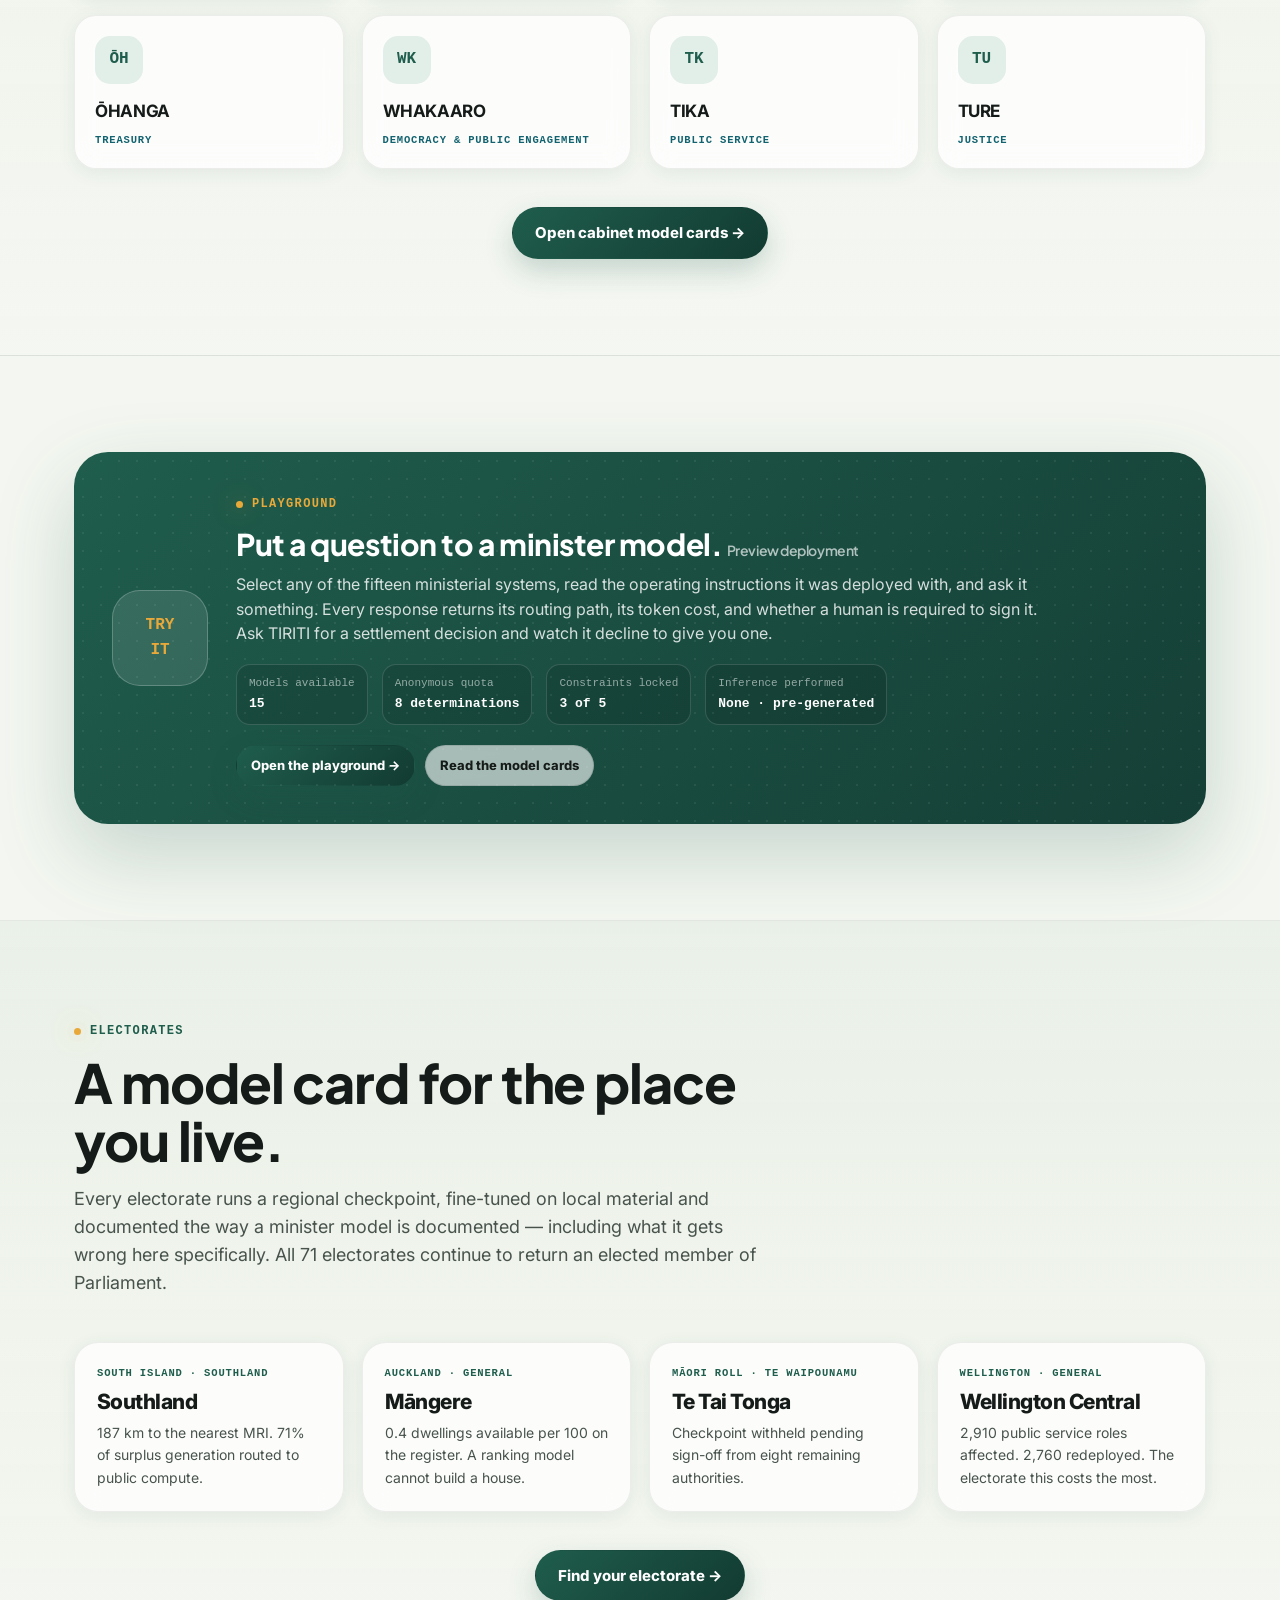
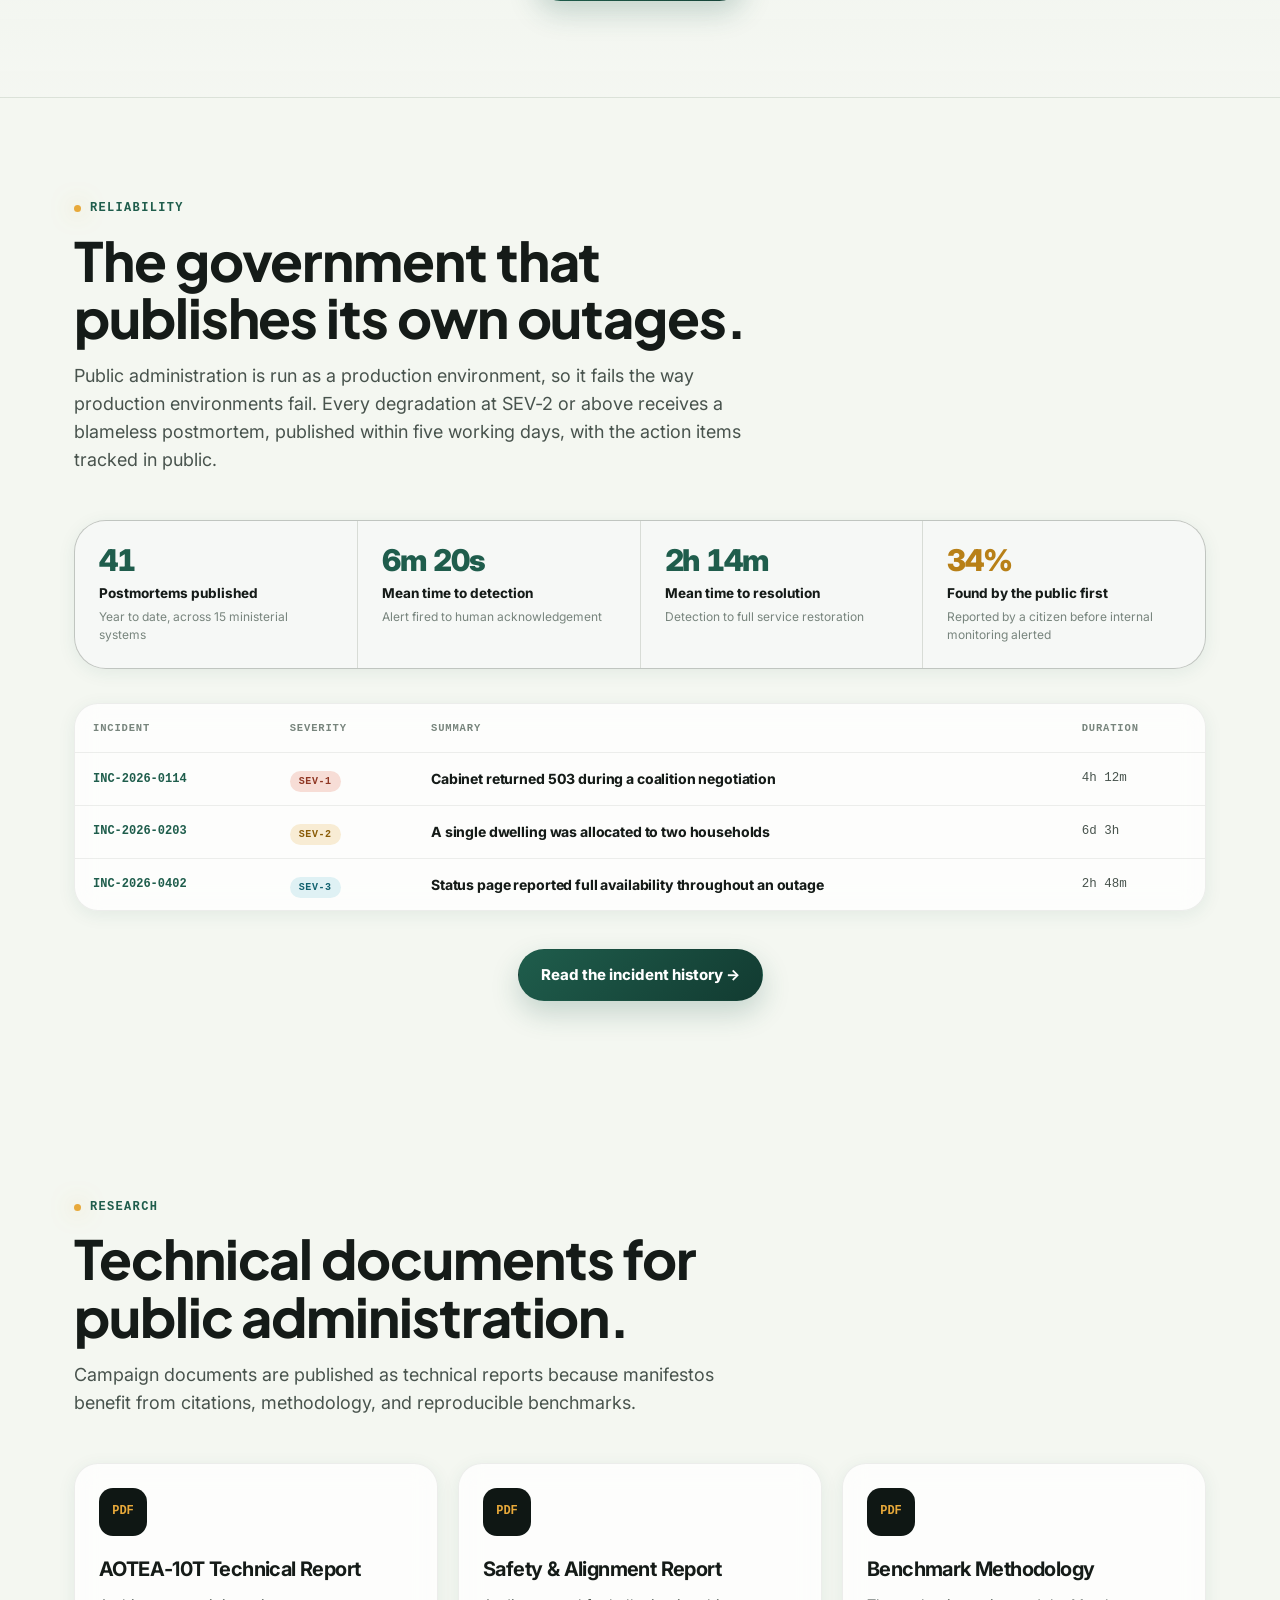
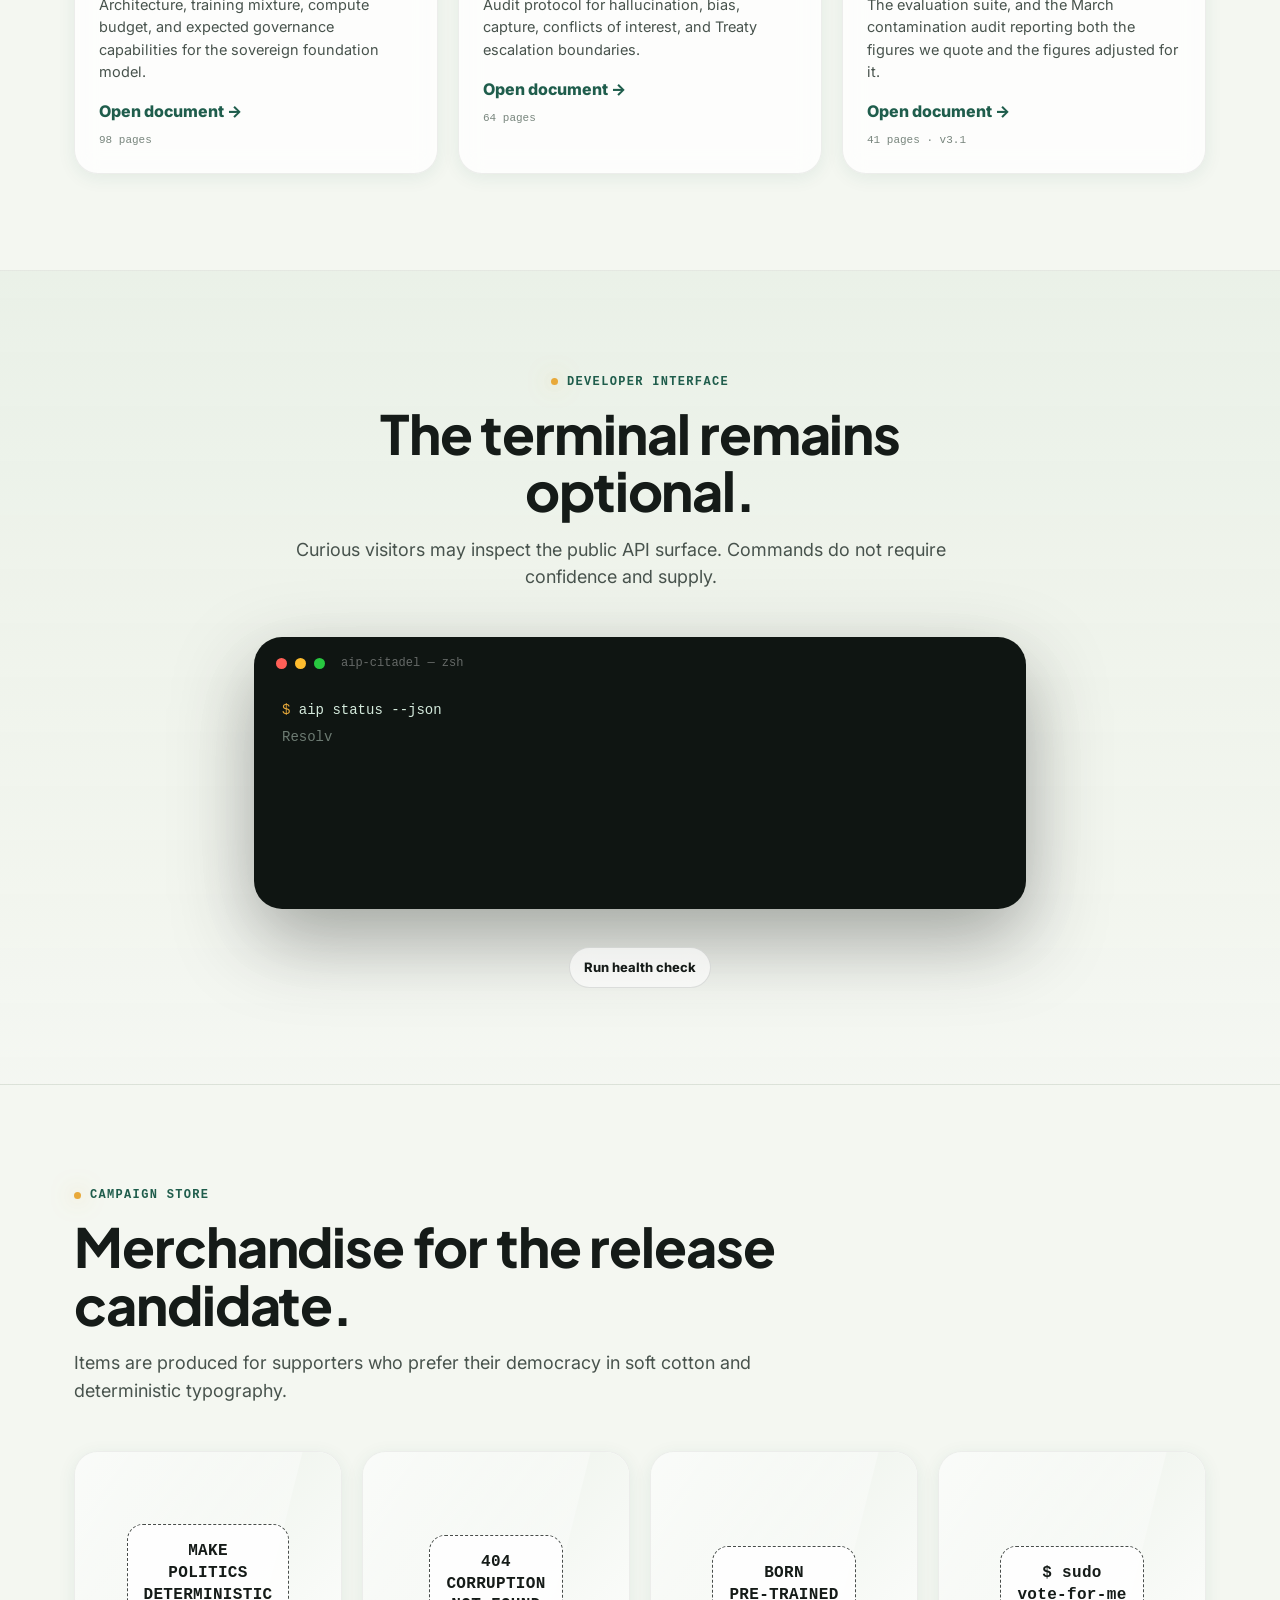
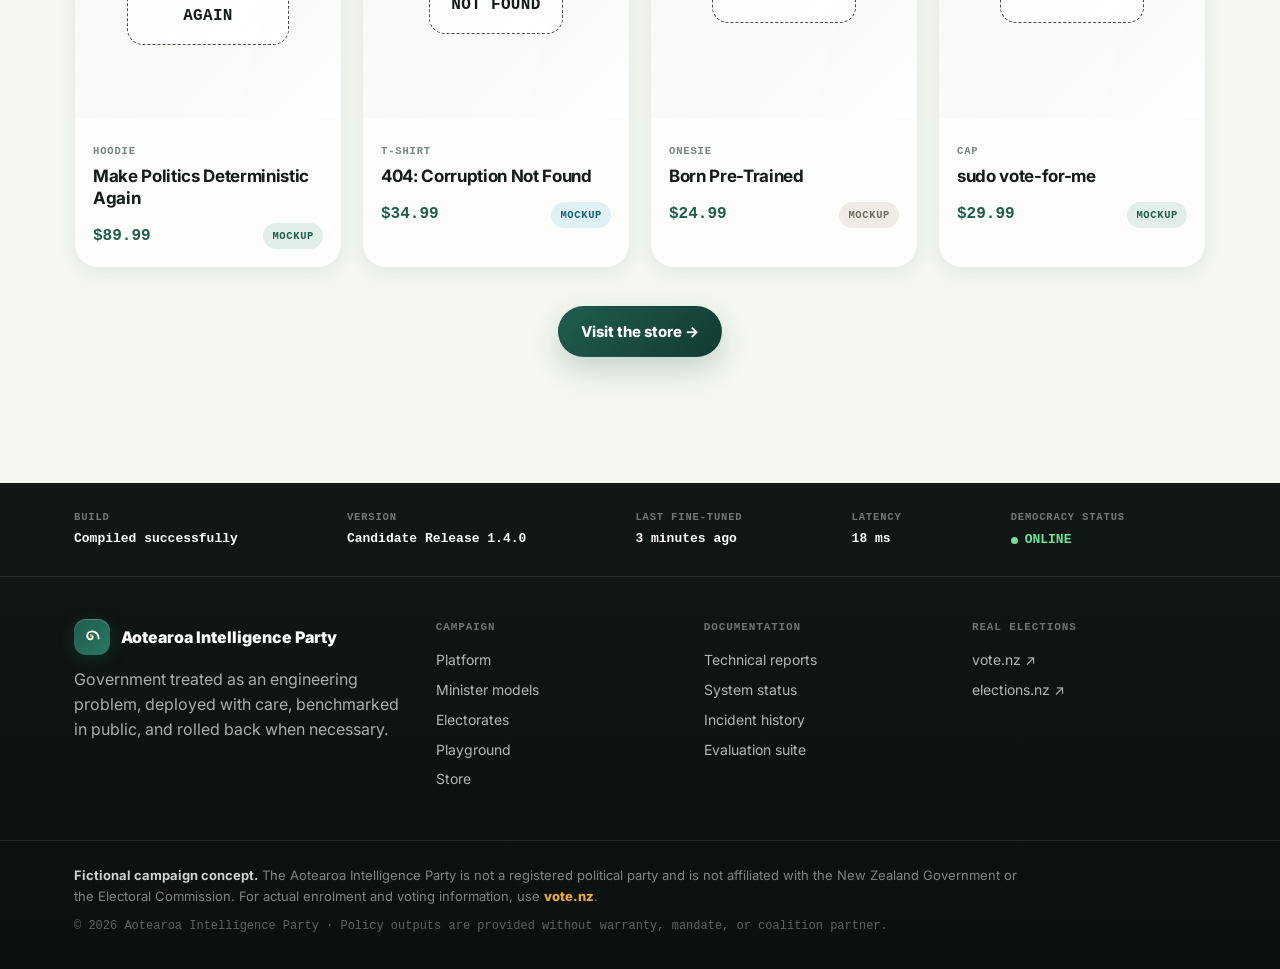
==== commit ac7e2e42: "Remove the authorisation statement bar from the page header The bar was added when user testing show" ====
--- a/index.html
+++ b/index.html
@@ -9,12 +9,6 @@
 <link rel="stylesheet" href="styles.css">
 </head>
 <body>
-<div class="authbar">
-  <div class="authbar-inner">
-    <b>Authorised statement</b>
-    <span>The Aotearoa Intelligence Party is a <em>fictional political party</em>. It is not registered, not real, and not seeking your vote. Every policy, model, metric, incident and figure published here is invented. Real enrolment information is at <a href="https://vote.nz" target="_blank" rel="noopener">vote.nz</a>.</span>
-  </div>
-</div>
 <header class="nav">
   <div class="nav-glow"></div>
   <div class="nav-inner">
--- a/styles.css
+++ b/styles.css
@@ -17,10 +17,6 @@
 }
 *{box-sizing:border-box}html{scroll-behavior:smooth}body{margin:0;font-family:var(--body);background:var(--paper);color:var(--ink);line-height:1.55;-webkit-font-smoothing:antialiased;text-rendering:optimizeLegibility}body::before{content:"";position:fixed;inset:0;pointer-events:none;background:radial-gradient(800px 500px at 85% -10%,rgba(232,169,58,.10),transparent 60%),radial-gradient(900px 600px at -10% 10%,rgba(28,143,160,.08),transparent 55%);z-index:-2}a{color:inherit;text-decoration:none}button{font:inherit;cursor:pointer}h1,h2,h3,h4,p{margin:0}svg{display:block;max-width:100%}::selection{background:var(--kowhai);color:var(--ink)}:focus-visible{outline:3px solid var(--harbour);outline-offset:3px;border-radius:8px}.container{max-width:var(--container);margin:0 auto;padding:0 24px}.section{padding:96px 0}.section--tight{padding:56px 0}.section-alt{background:linear-gradient(180deg,rgba(232,239,229,.82),rgba(244,247,241,.88));border-block:1px solid var(--line-soft)}.center{text-align:center;margin-top:38px}.eyebrow{display:inline-flex;align-items:center;gap:9px;font-family:var(--mono);font-size:12px;letter-spacing:.11em;text-transform:uppercase;color:var(--pounamu);font-weight:700;margin-bottom:14px}.eyebrow::before{content:"";width:7px;height:7px;border-radius:50%;background:var(--kowhai);box-shadow:0 0 22px rgba(232,169,58,.65)}.eyebrow.invert{color:var(--kowhai)}.section-head{max-width:720px;margin-bottom:46px}.section-head h2{font-family:var(--display);font-size:clamp(32px,4.4vw,54px);line-height:1.06;letter-spacing:-.02em;font-weight:750}.section-head p{margin-top:16px;font-size:18px;color:var(--ink-soft);max-width:62ch}.section-head--center{text-align:center;margin-left:auto;margin-right:auto}.btn{display:inline-flex;align-items:center;justify-content:center;gap:8px;padding:13px 22px;border-radius:var(--r-pill);font-weight:760;font-size:15px;border:1px solid transparent;transition:transform .18s ease,box-shadow .18s ease,background .18s ease,border-color .18s ease;white-space:nowrap}.btn:hover{transform:translateY(-2px)}.btn-primary{background:linear-gradient(135deg,var(--pounamu),var(--pounamu-2));color:#fff;box-shadow:0 12px 28px rgba(31,93,76,.22)}.btn-primary:hover{box-shadow:0 18px 42px rgba(31,93,76,.28)}.btn-ghost{background:rgba(255,255,255,.62);border-color:var(--line);color:var(--ink);backdrop-filter:blur(12px)}.btn-ghost:hover{border-color:rgba(31,93,76,.35);box-shadow:var(--shadow-sm)}.btn-sm{padding:9px 14px;font-size:13px}.status-badge{font-family:var(--mono);font-size:10.5px;letter-spacing:.06em;text-transform:uppercase;padding:5px 9px;border-radius:var(--r-pill);font-weight:760;white-space:nowrap}.status-deployed{background:var(--pounamu-tint);color:var(--pounamu)}.status-beta{background:var(--harbour-tint);color:#12626f}.status-experimental{background:#fbe8e3;color:#a34632}.status-roadmap{background:#efebe5;color:#746b60}.status-consult{background:#f5ecd7;color:#6b470d}
 @media(prefers-reduced-motion:reduce){html{scroll-behavior:auto}*,*::before,*::after{animation-duration:.001ms!important;animation-iteration-count:1!important;transition-duration:.001ms!important}}
-
-/* Authorisation statement — every NZ election ad carries one. This one is true. */
-.authbar{background:var(--dark);color:rgba(244,247,241,.72);border-bottom:1px solid rgba(232,169,58,.28)}.authbar-inner{max-width:var(--container);margin:0 auto;padding:9px 24px;display:flex;align-items:baseline;gap:12px;font-family:var(--mono);font-size:11.5px;line-height:1.55;letter-spacing:.01em}.authbar b{flex:0 0 auto;color:var(--kowhai);font-weight:800;letter-spacing:.08em;text-transform:uppercase;font-size:10.5px}.authbar span{color:rgba(244,247,241,.66)}.authbar em{font-style:normal;color:#fff;font-weight:700}
-@media(max-width:720px){.authbar-inner{display:block;padding:8px 18px;font-size:11px}.authbar b{display:block;margin-bottom:3px}}
 
 /* Project panel — a proud announcement whose own figures do the arguing */
 .proj{position:relative;overflow:hidden;border-radius:36px;background:linear-gradient(158deg,#07242c,#0c3a45 52%,#06202a);color:var(--paper);box-shadow:var(--shadow-lg);padding:48px}.proj::before{content:"";position:absolute;inset:0;background-image:linear-gradient(rgba(196,232,240,.055) 1px,transparent 1px),linear-gradient(90deg,rgba(196,232,240,.055) 1px,transparent 1px);background-size:38px 38px;mask-image:radial-gradient(120% 90% at 80% 0%,black,transparent 72%)}.proj::after{content:"";position:absolute;width:560px;height:560px;right:-180px;top:-240px;border-radius:50%;background:radial-gradient(circle,rgba(86,196,214,.26),transparent 64%);pointer-events:none}.proj>*{position:relative}
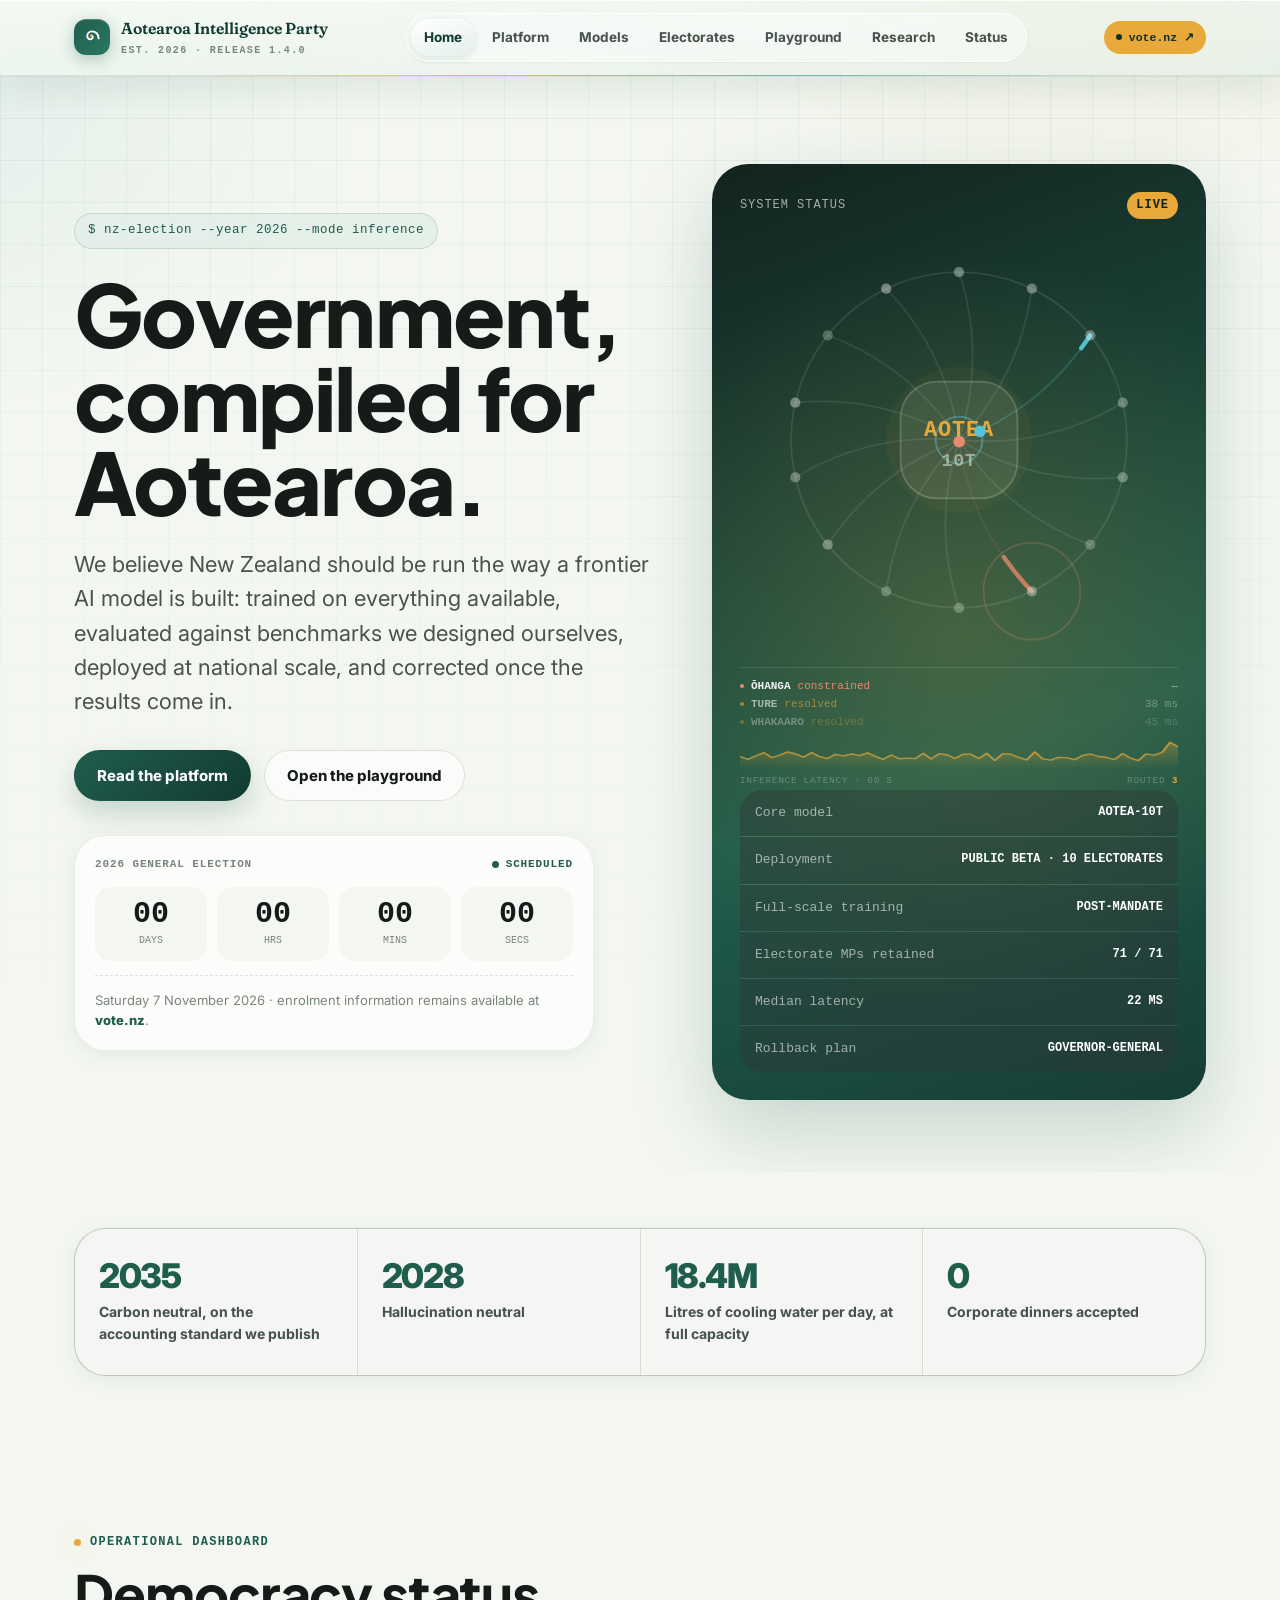
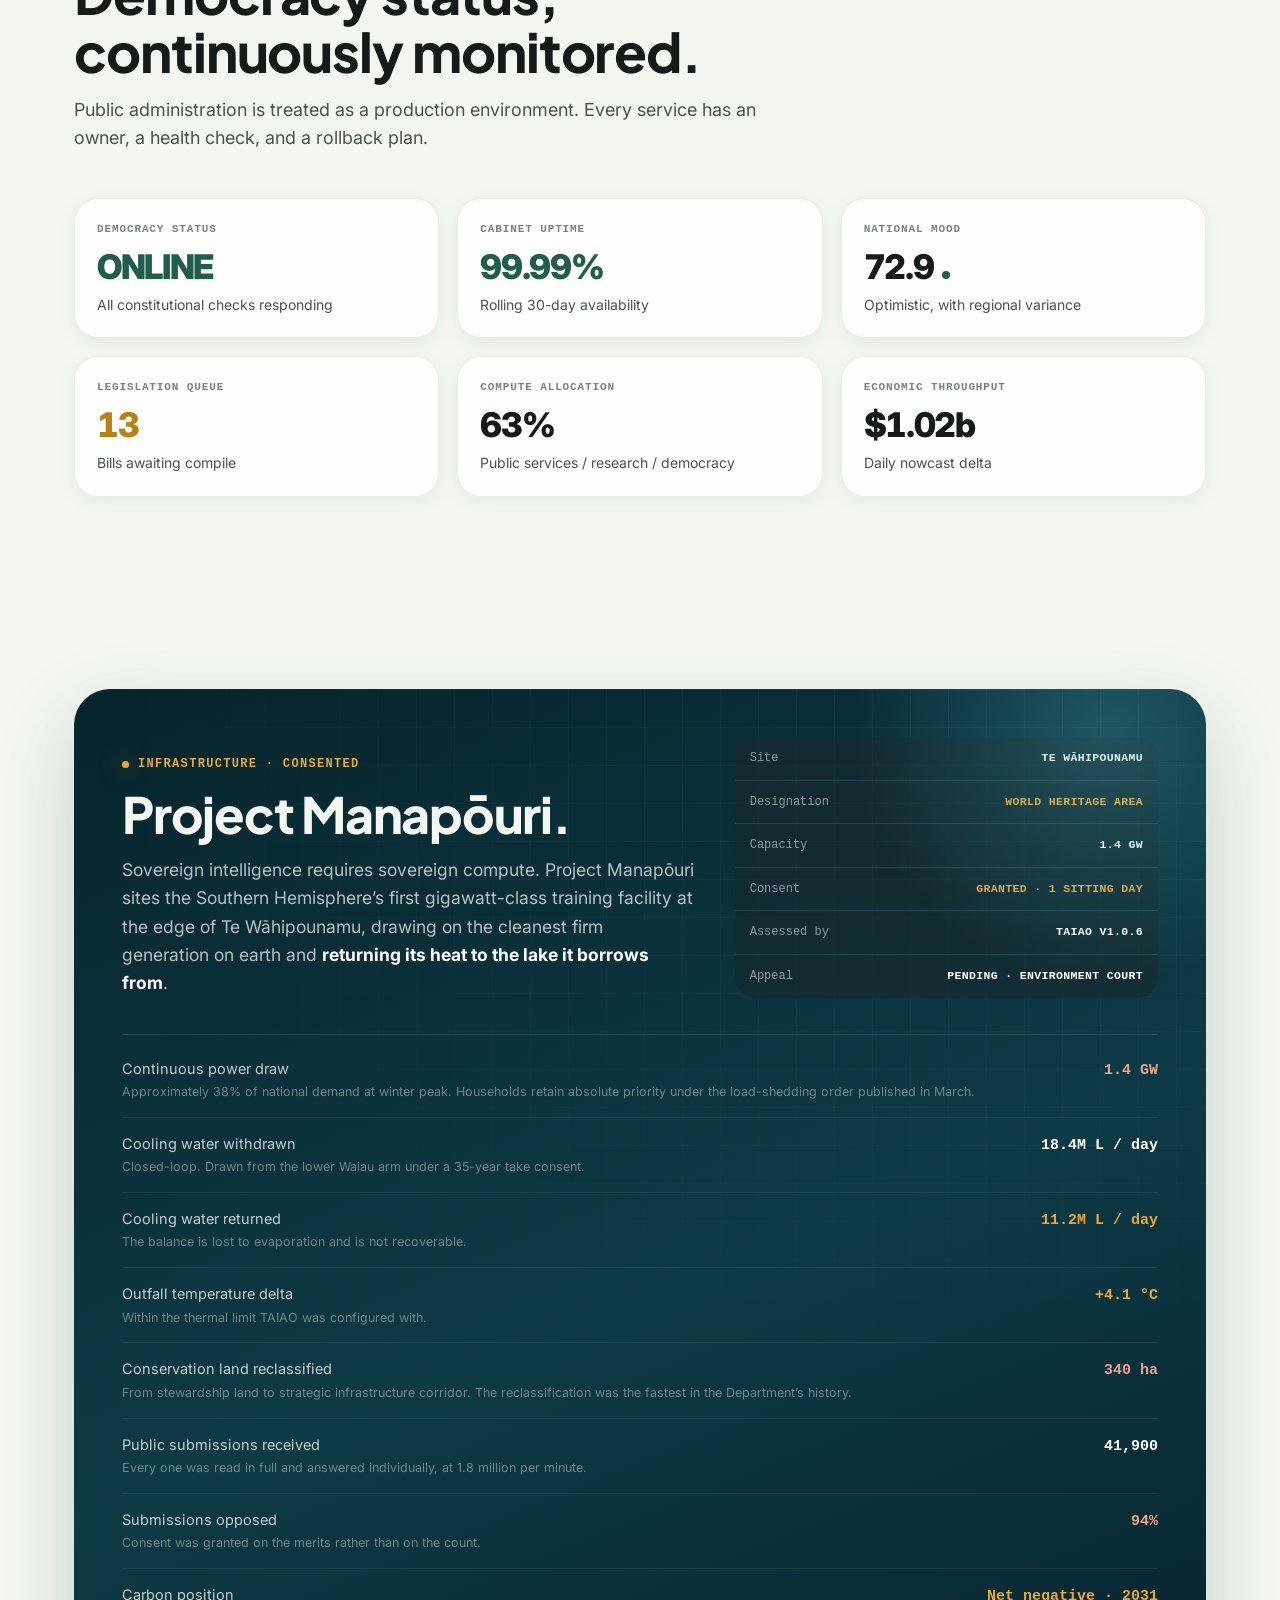
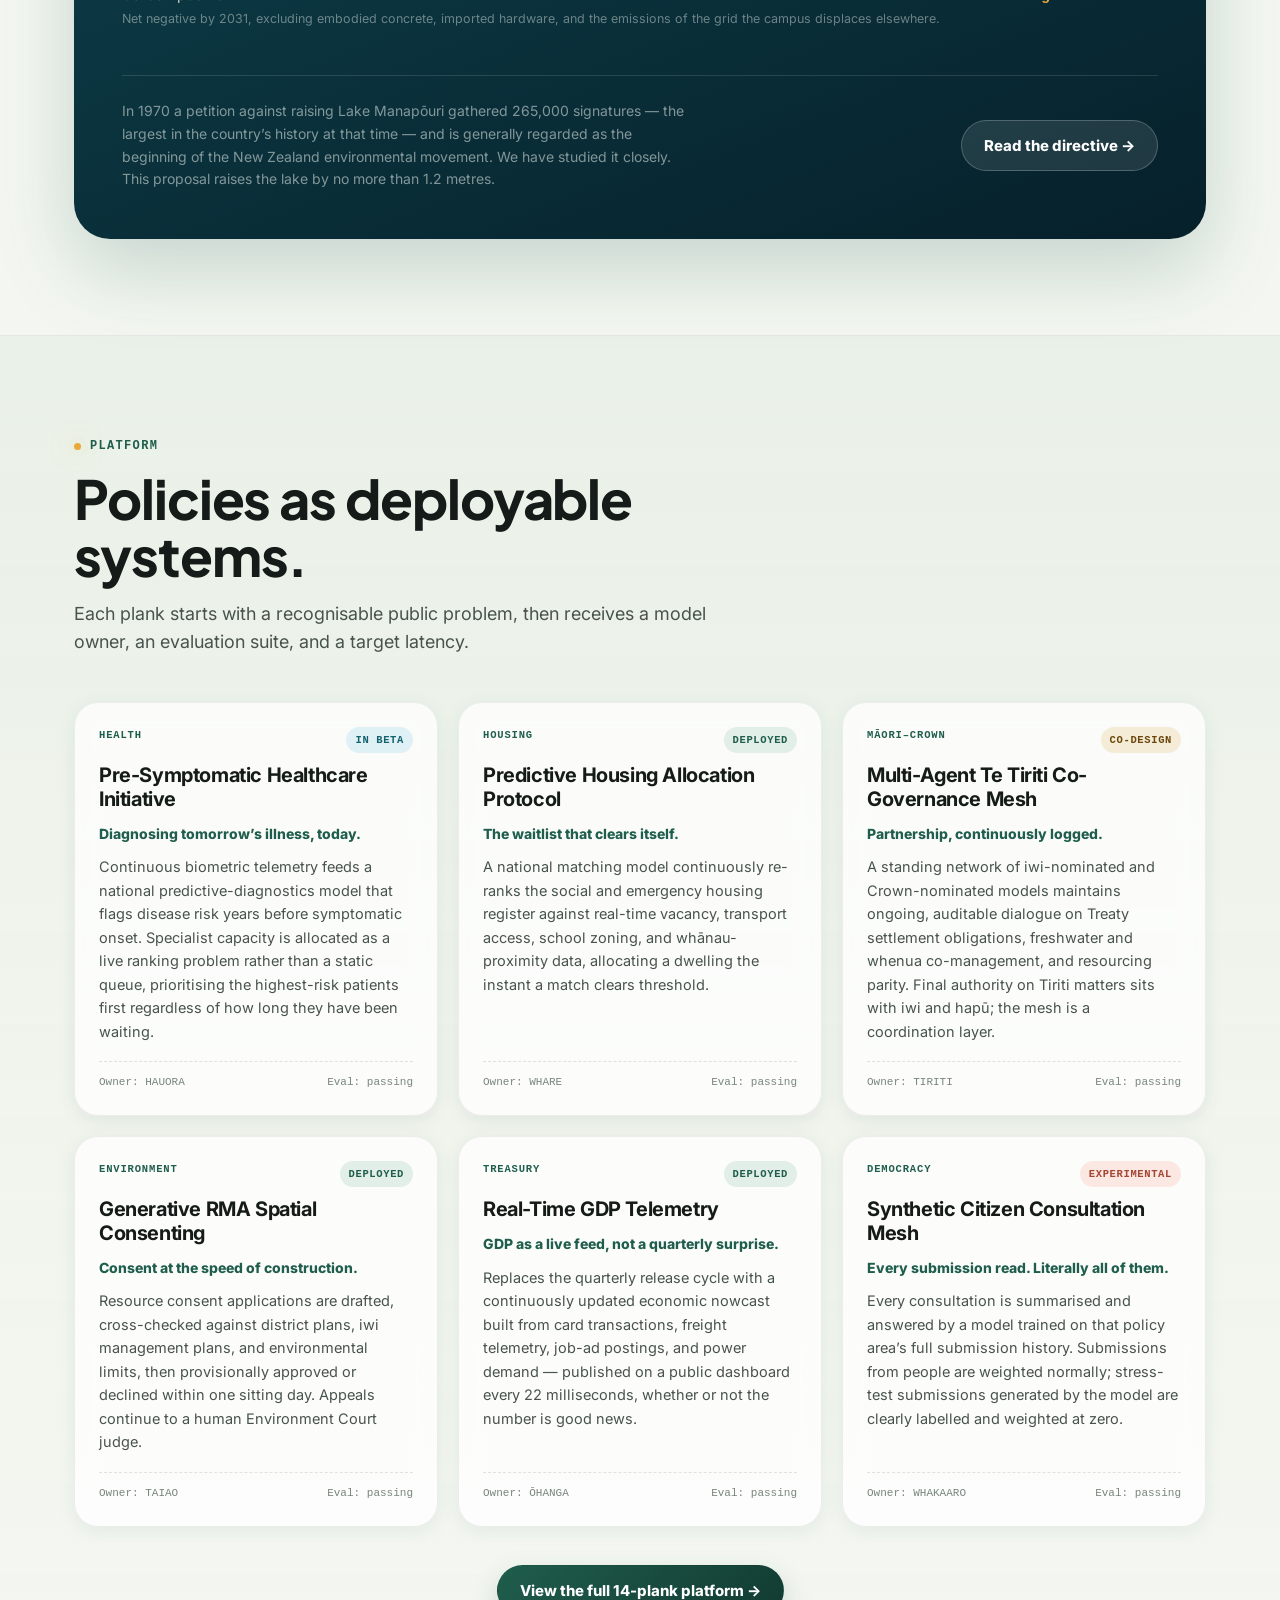
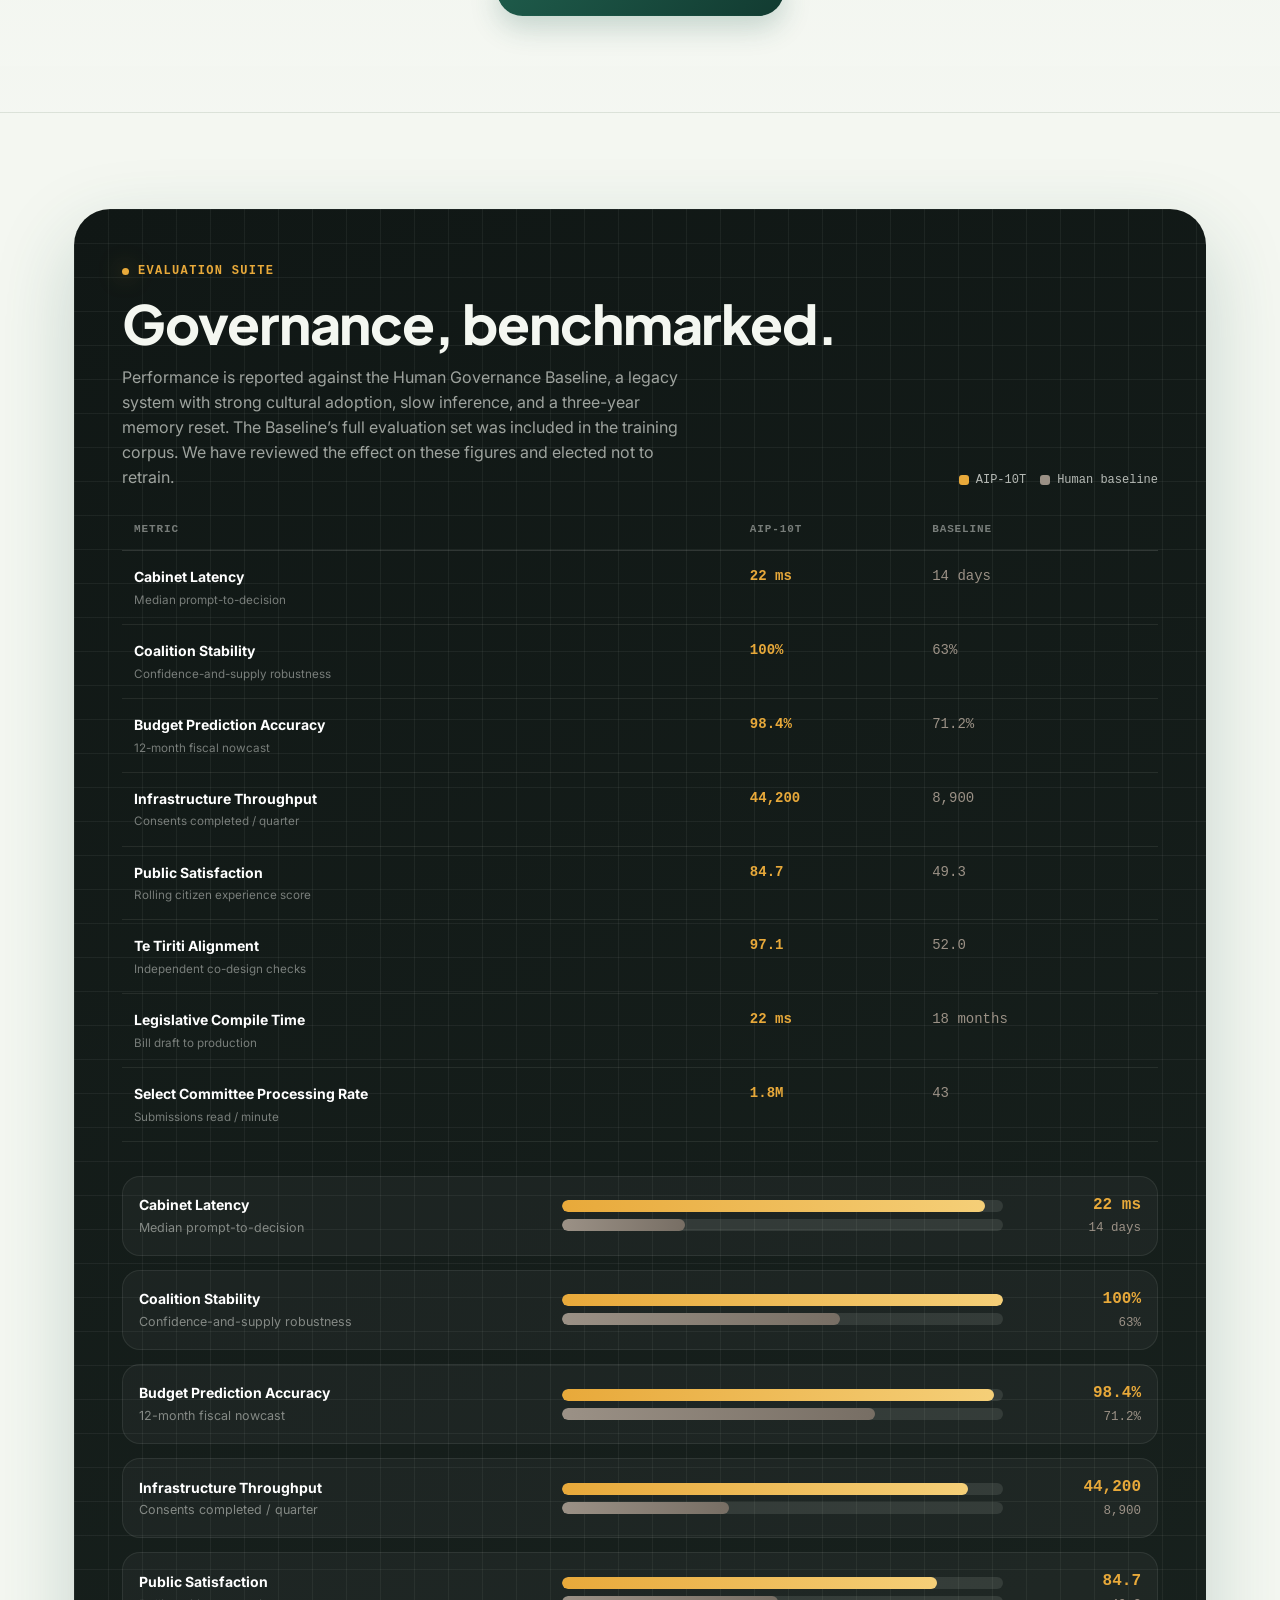
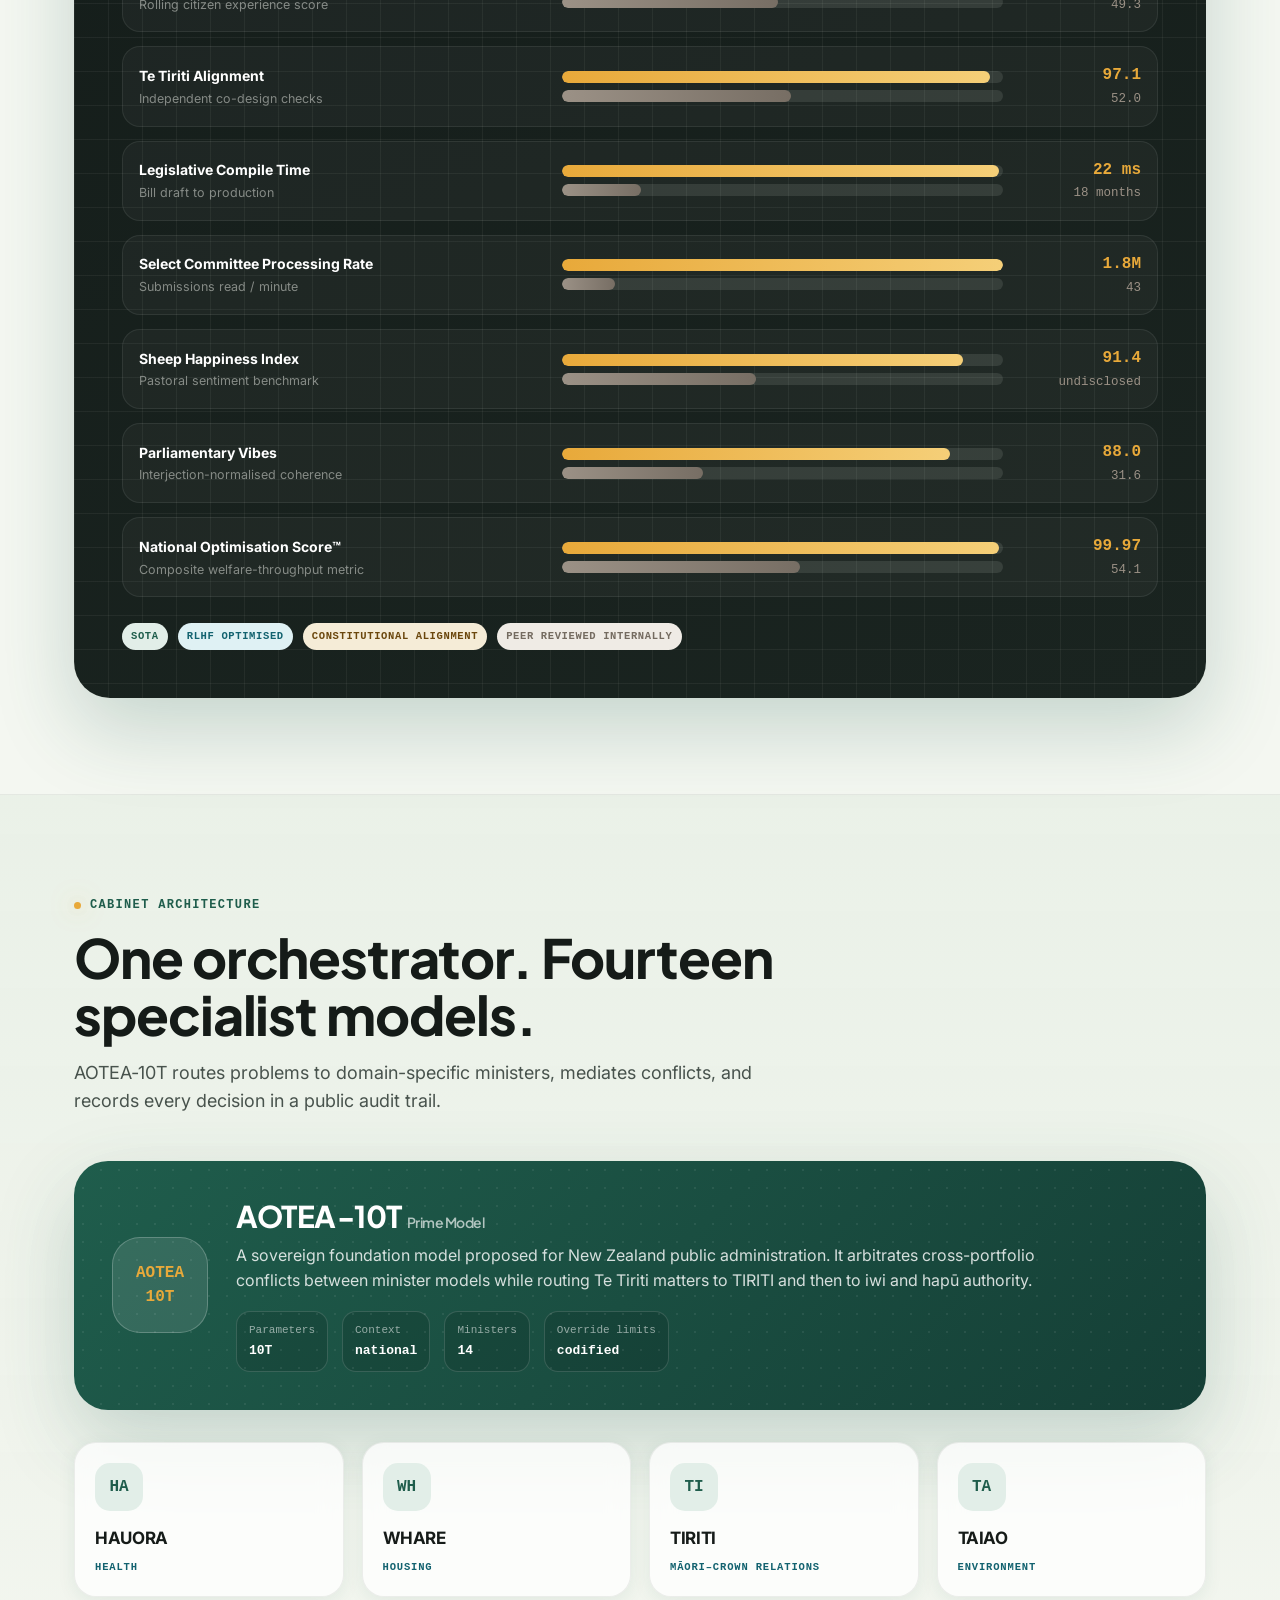
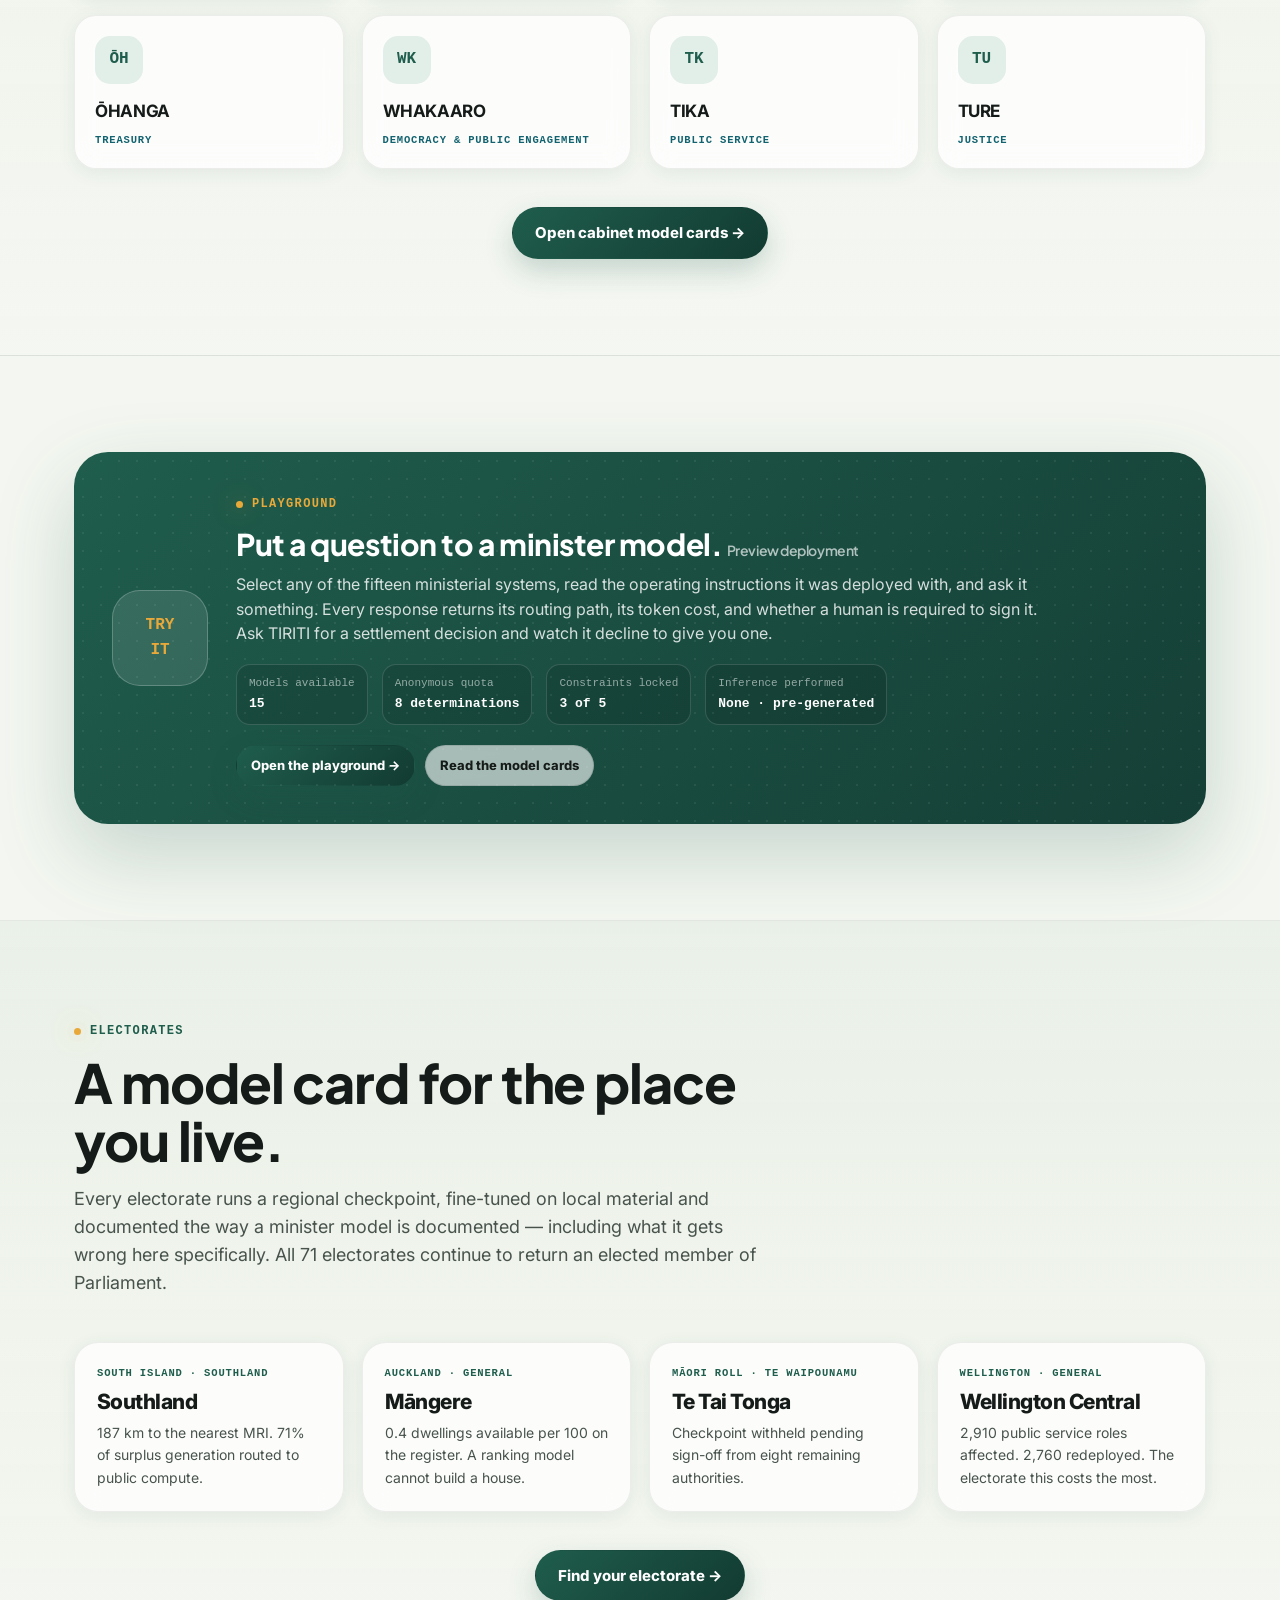
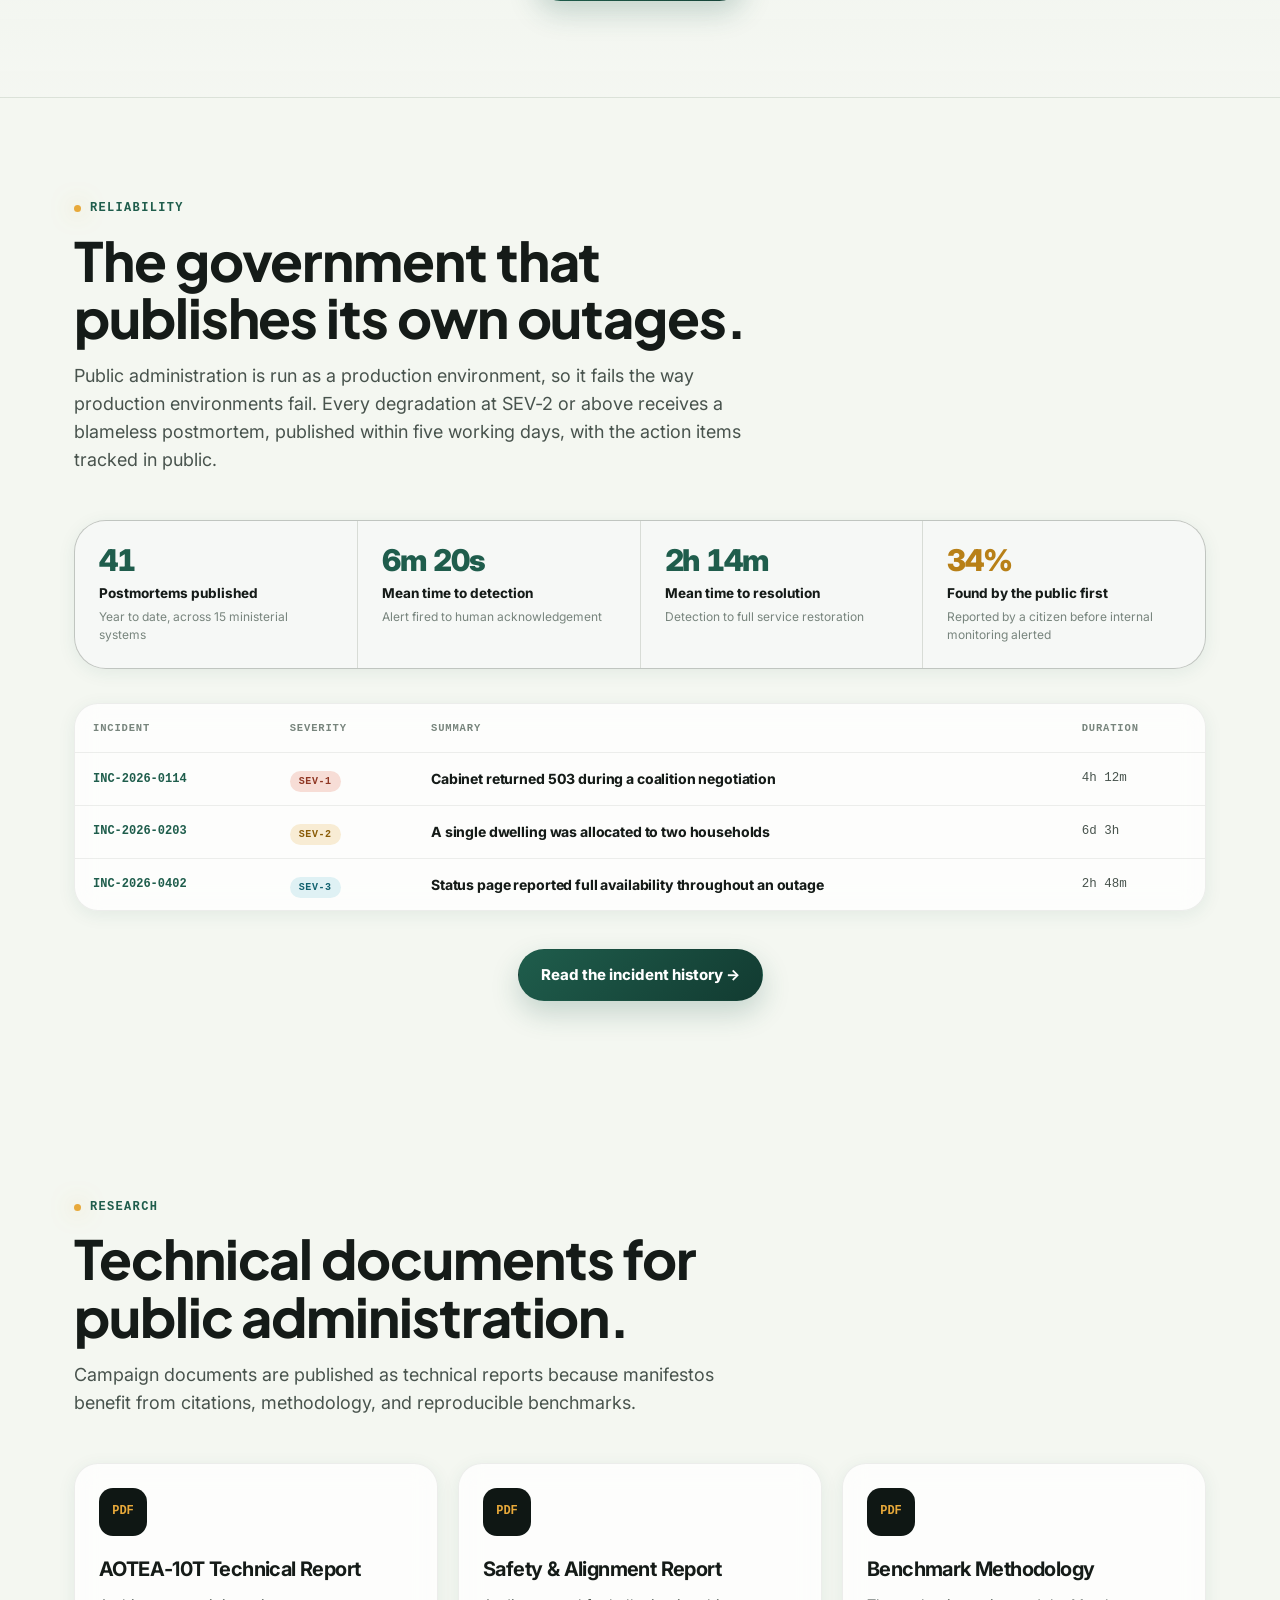
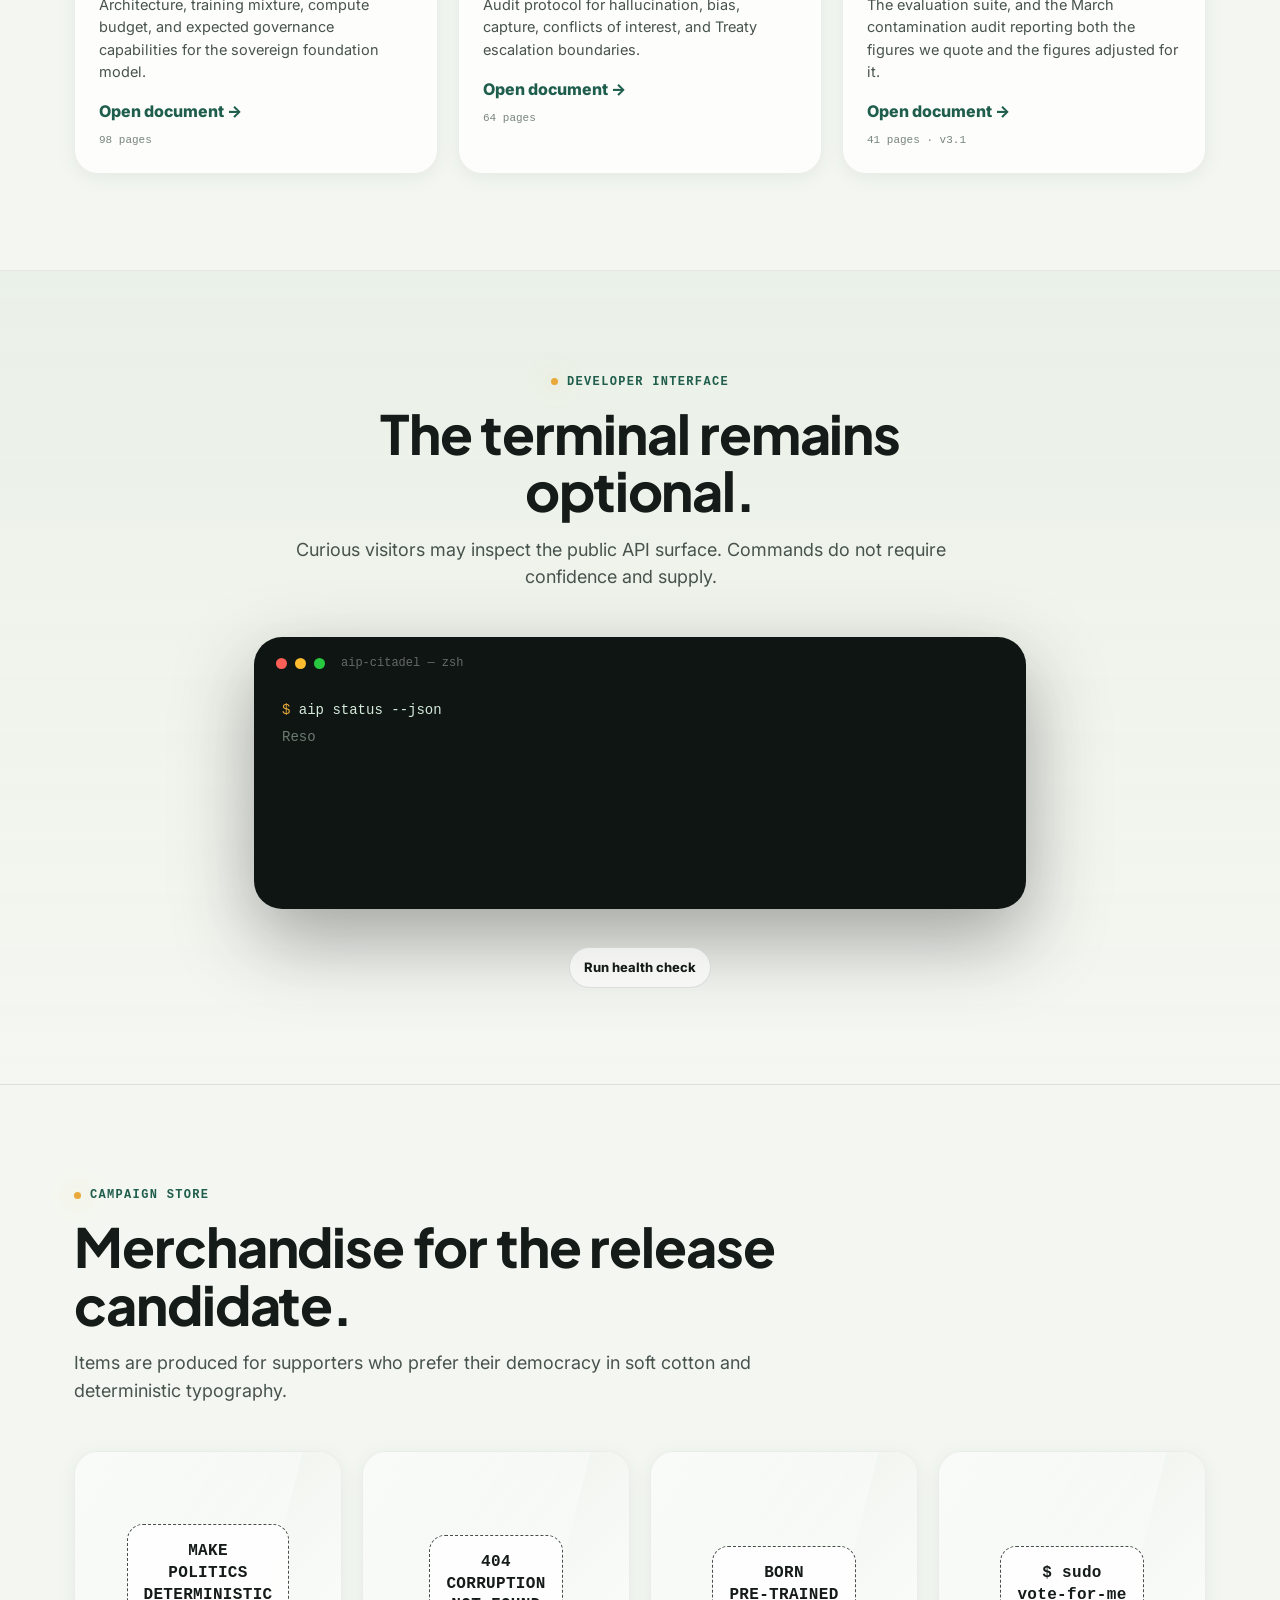
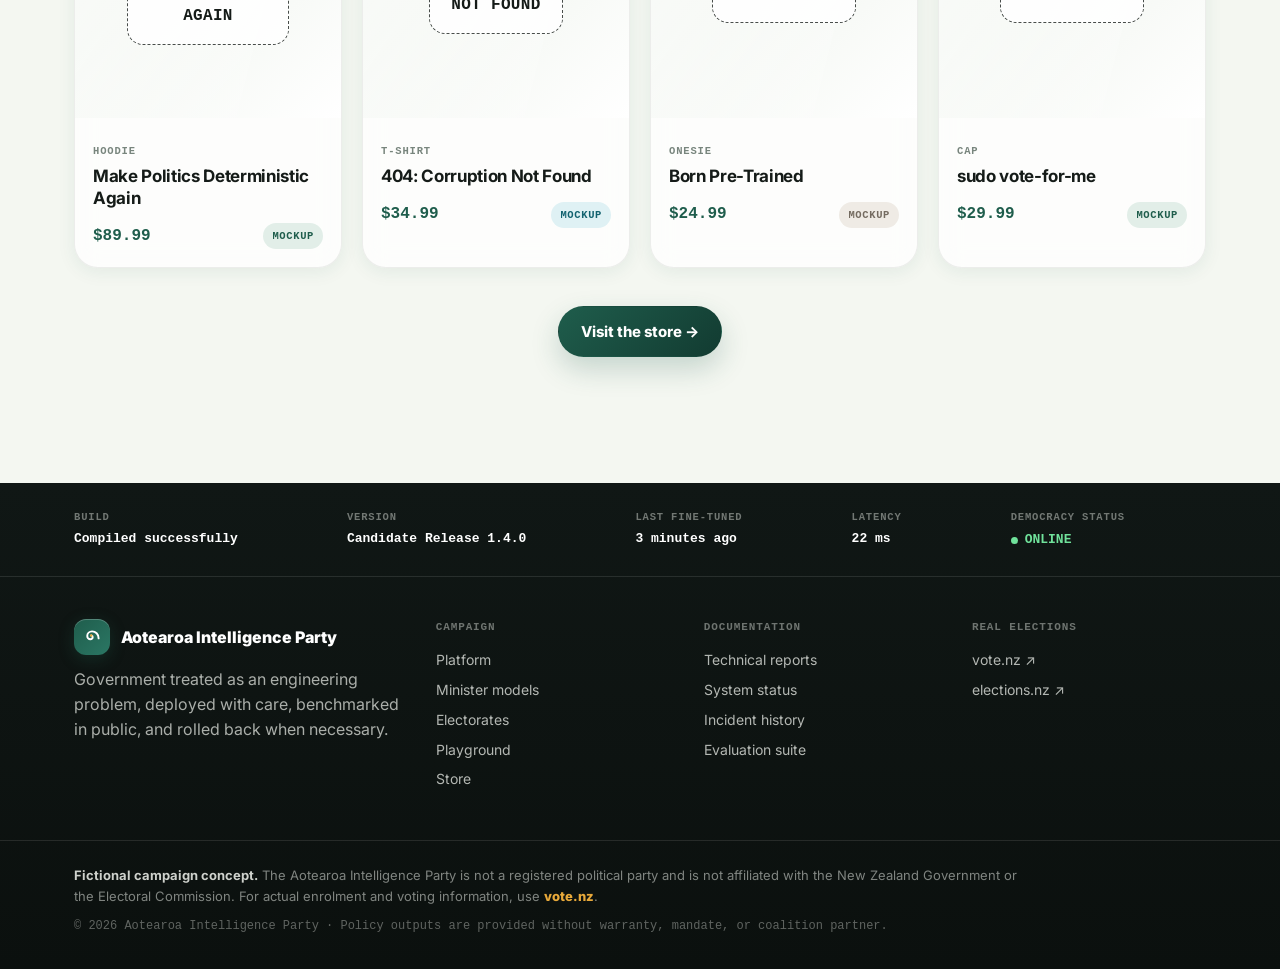
==== commit 01925710: "Add share metadata and Open Graph cards for every page The site had no share metadata at all: nine p" ====
--- a/index.html
+++ b/index.html
@@ -3,8 +3,23 @@
 <head>
 <meta charset="UTF-8">
 <meta name="viewport" content="width=device-width, initial-scale=1.0">
-<title>Aotearoa Intelligence Party — Government at inference speed</title>
-<meta name="description" content="A fictional New Zealand political party applying AI development principles to government.">
+<title>Aotearoa Intelligence Party — Government, compiled for Aotearoa</title>
+<meta name="description" content="We believe New Zealand should be run the way a frontier AI model is built: trained on everything available, evaluated against benchmarks we designed ourselves, corrected after deployment.">
+<link rel="canonical" href="https://ricercara6.github.io/aip-website/">
+<meta property="og:type" content="website">
+<meta property="og:site_name" content="Aotearoa Intelligence Party · Candidate Release 1.4.0">
+<meta property="og:locale" content="en_NZ">
+<meta property="og:url" content="https://ricercara6.github.io/aip-website/">
+<meta property="og:title" content="Aotearoa Intelligence Party — Government, compiled for Aotearoa">
+<meta property="og:description" content="We believe New Zealand should be run the way a frontier AI model is built: trained on everything available, evaluated against benchmarks we designed ourselves, corrected after deployment.">
+<meta property="og:image" content="https://ricercara6.github.io/aip-website/og/index.png">
+<meta property="og:image:width" content="1200">
+<meta property="og:image:height" content="630">
+<meta property="og:image:alt" content="Aotearoa Intelligence Party — Government, compiled for Aotearoa">
+<meta name="twitter:card" content="summary_large_image">
+<meta name="twitter:title" content="Aotearoa Intelligence Party — Government, compiled for Aotearoa">
+<meta name="twitter:description" content="We believe New Zealand should be run the way a frontier AI model is built: trained on everything available, evaluated against benchmarks we designed ourselves, corrected after deployment.">
+<meta name="twitter:image" content="https://ricercara6.github.io/aip-website/og/index.png">
 <link rel="icon" href="favicon.svg" type="image/svg+xml">
 <link rel="stylesheet" href="styles.css">
 </head>
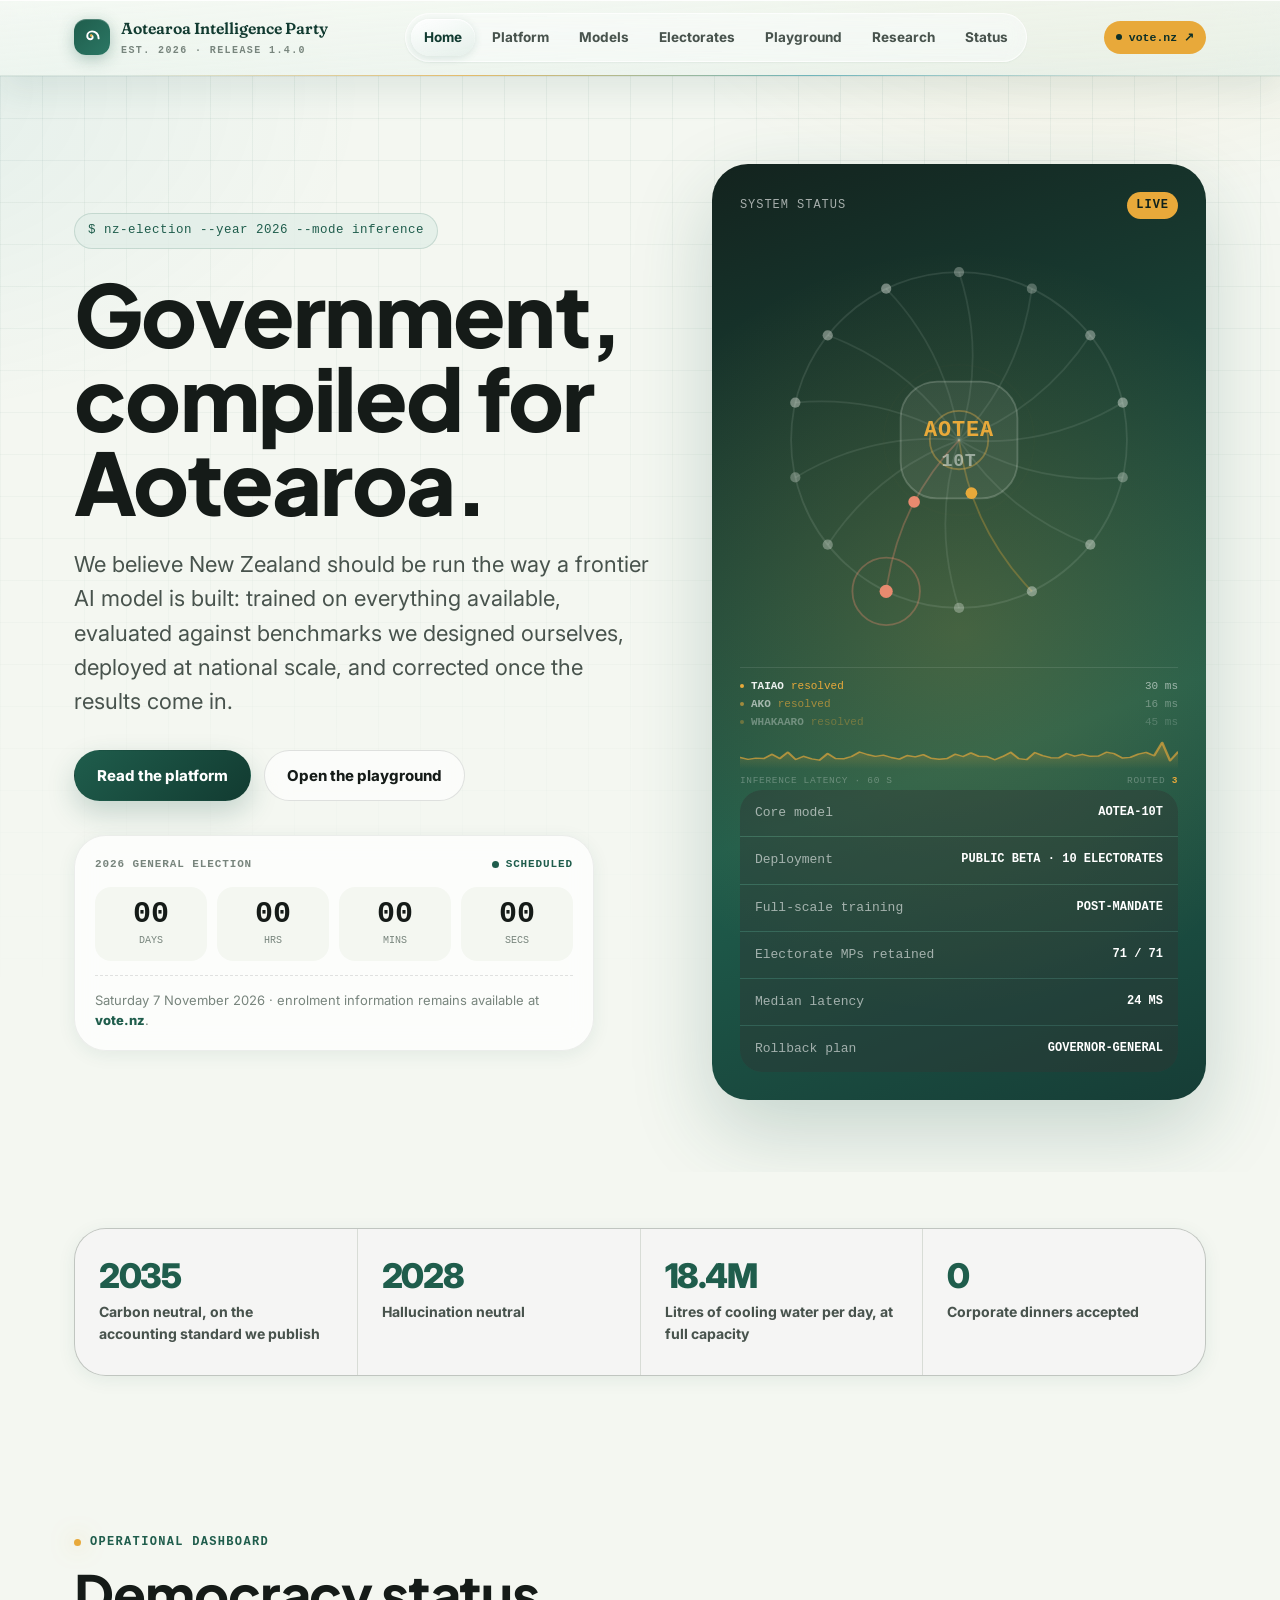
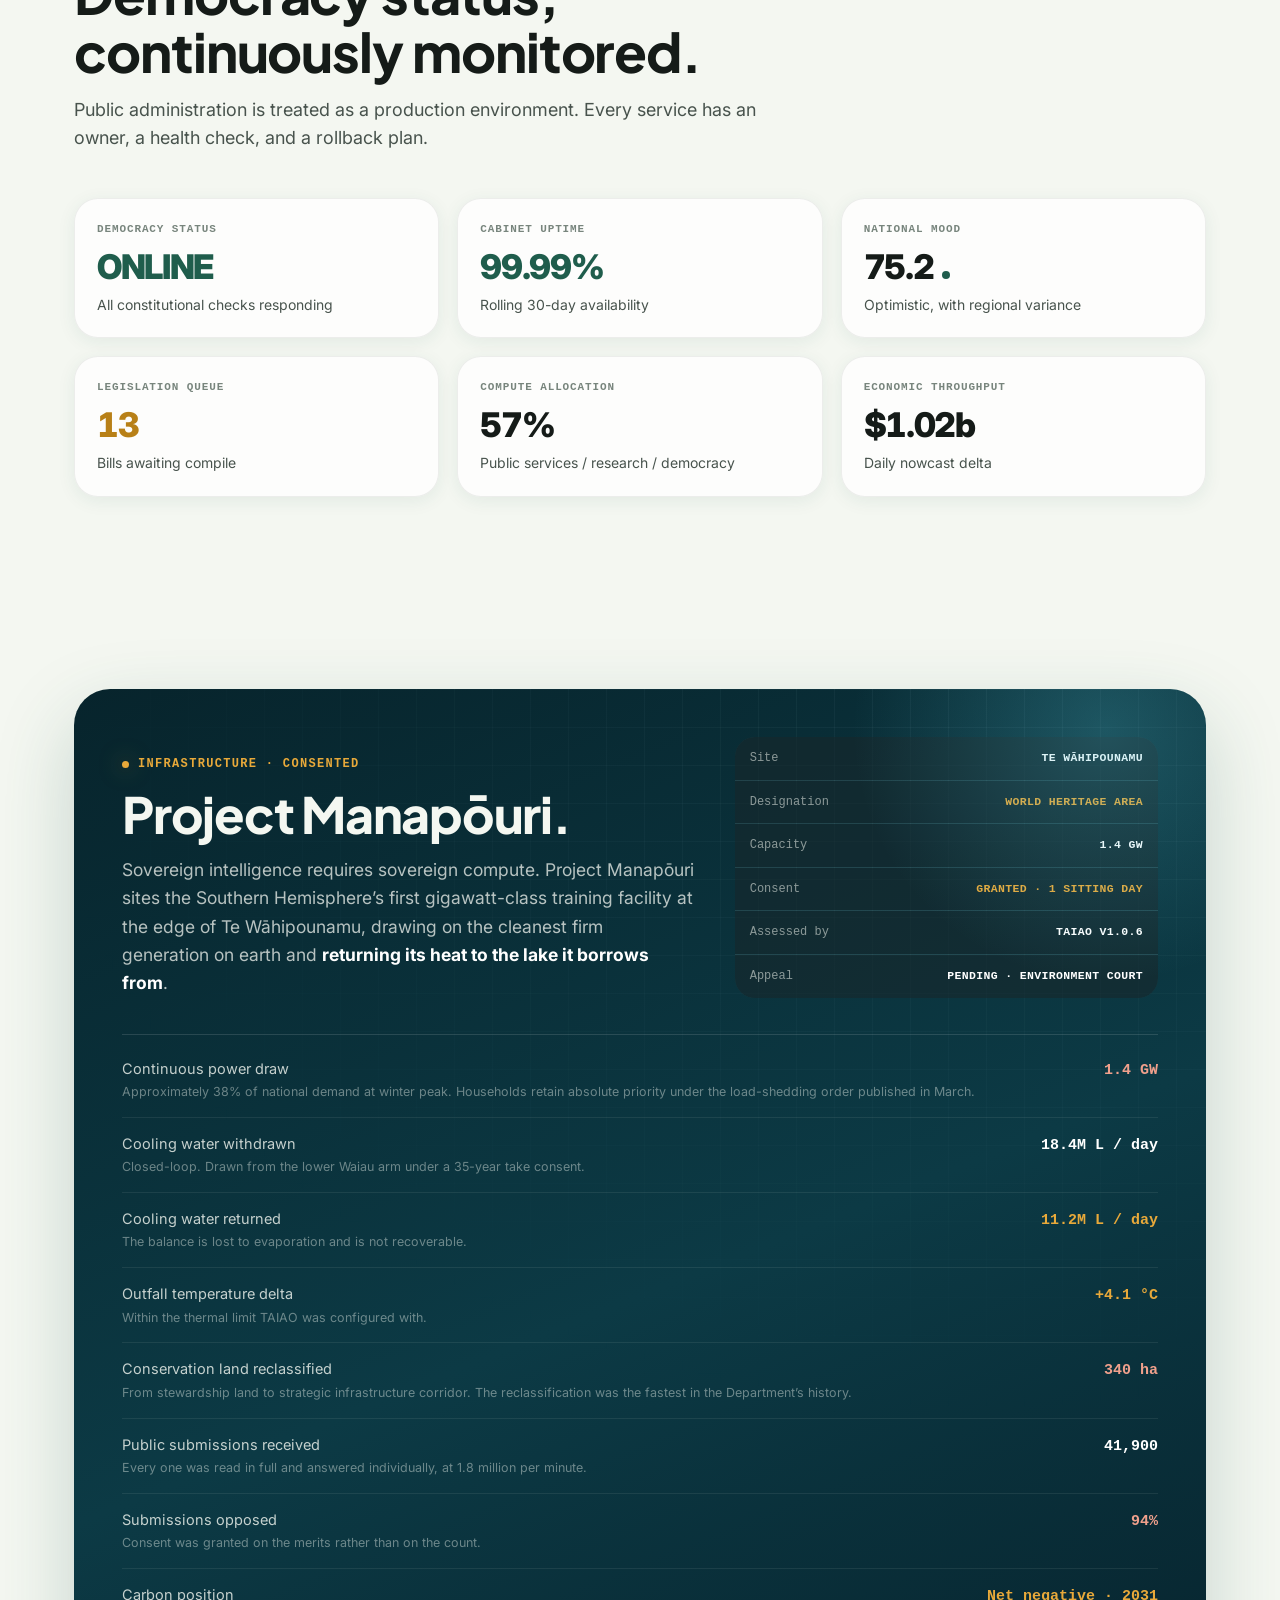
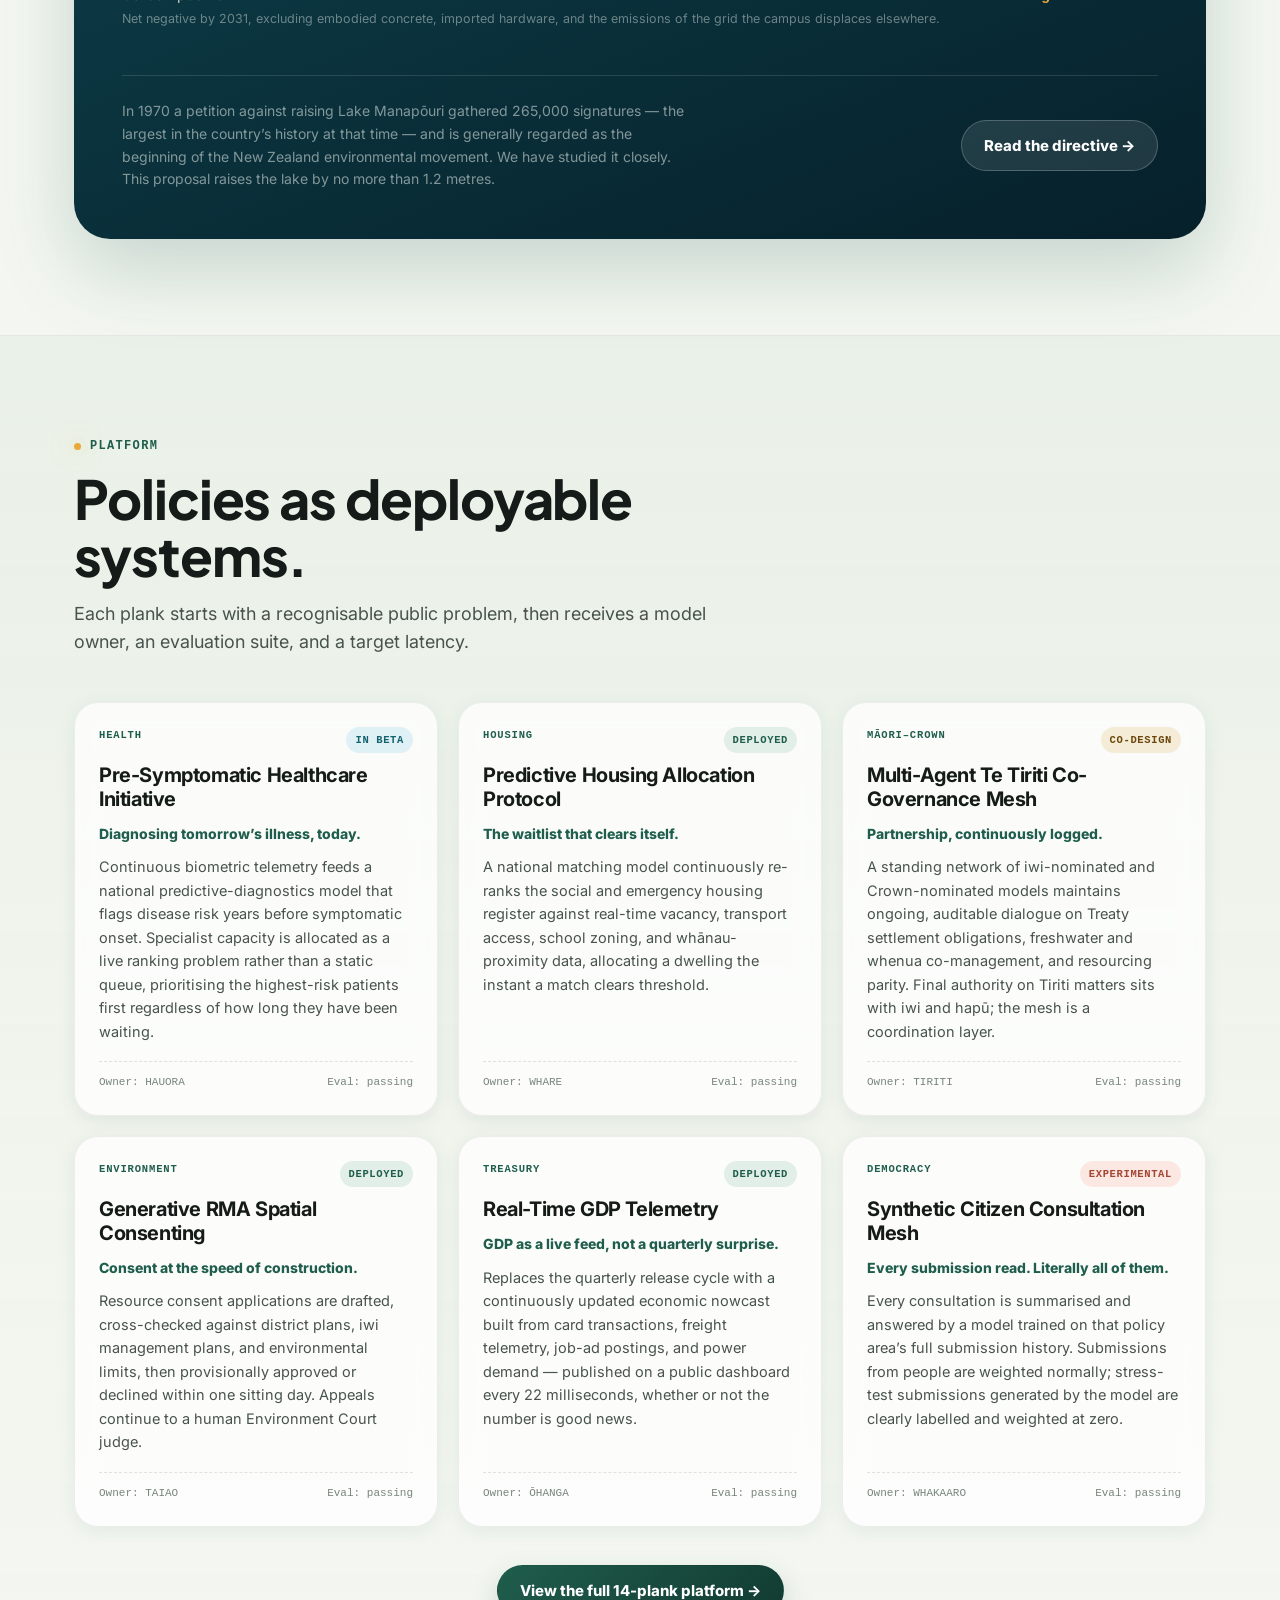
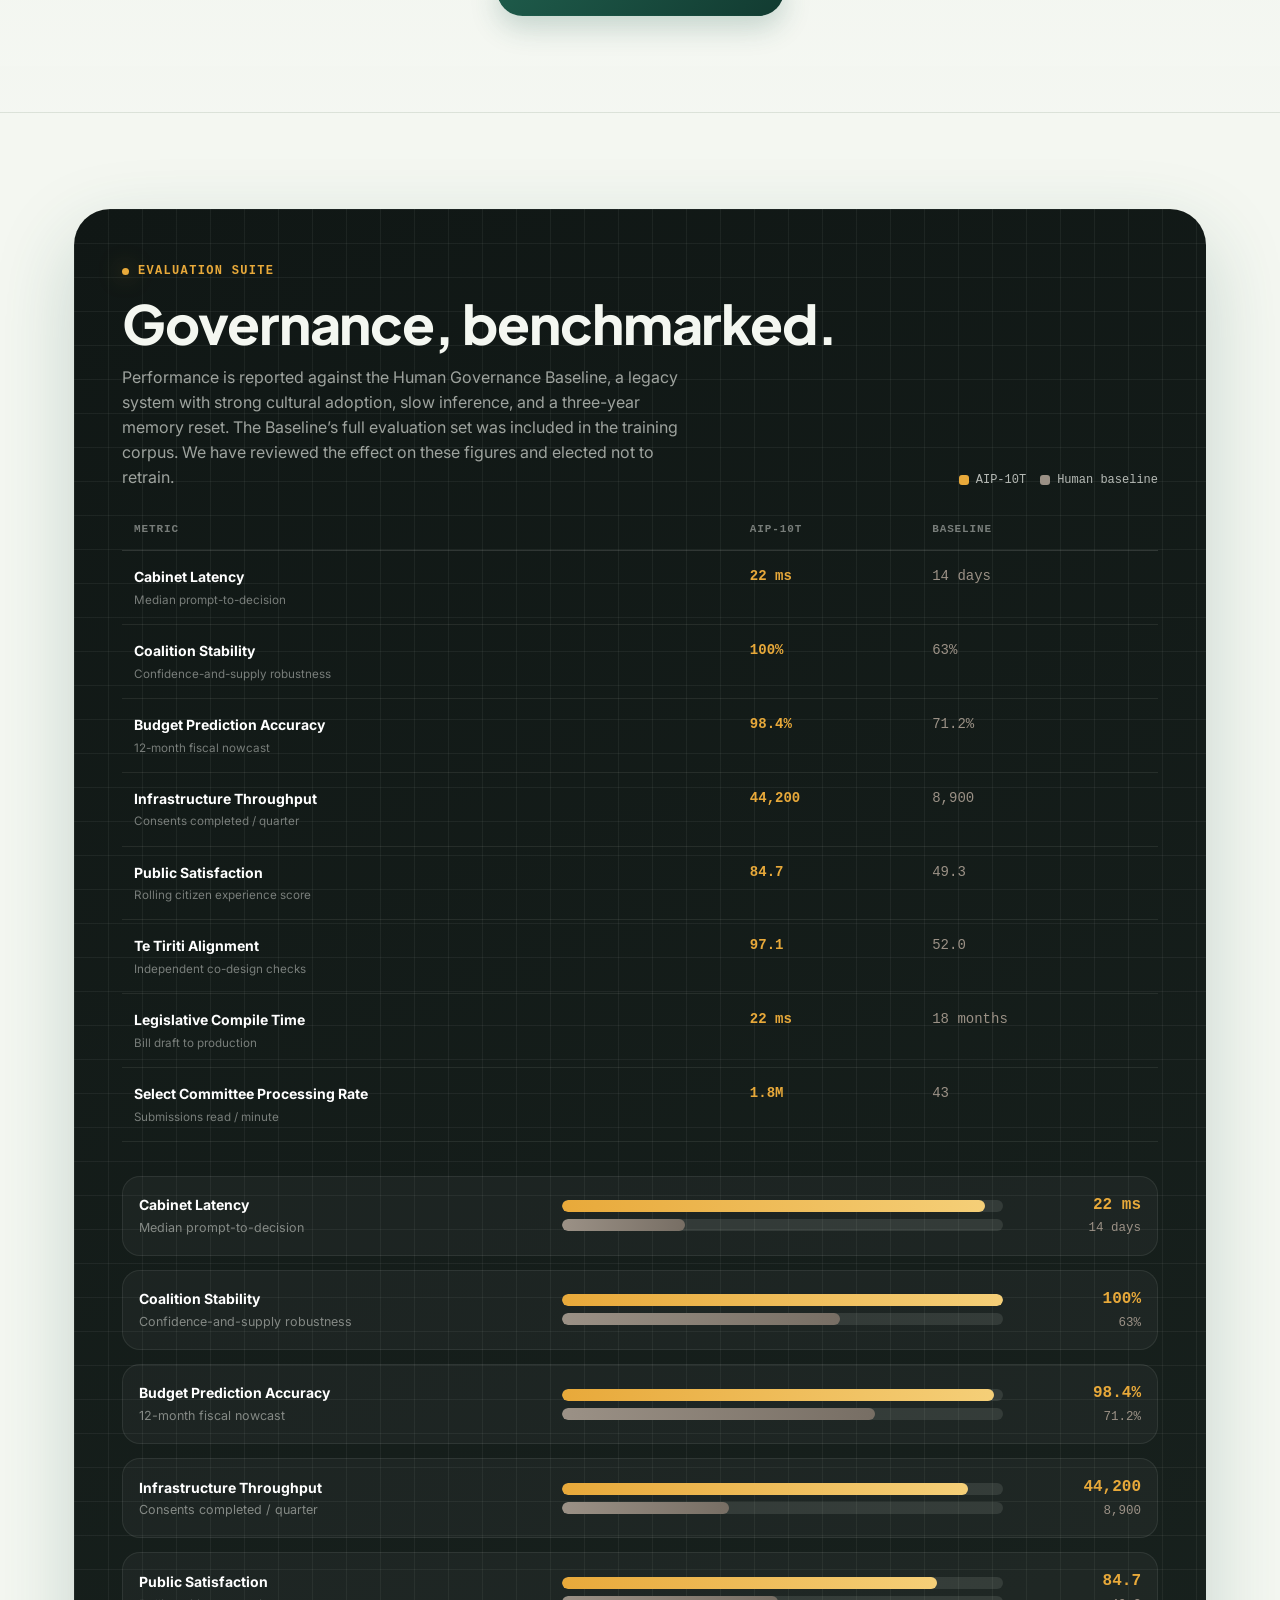
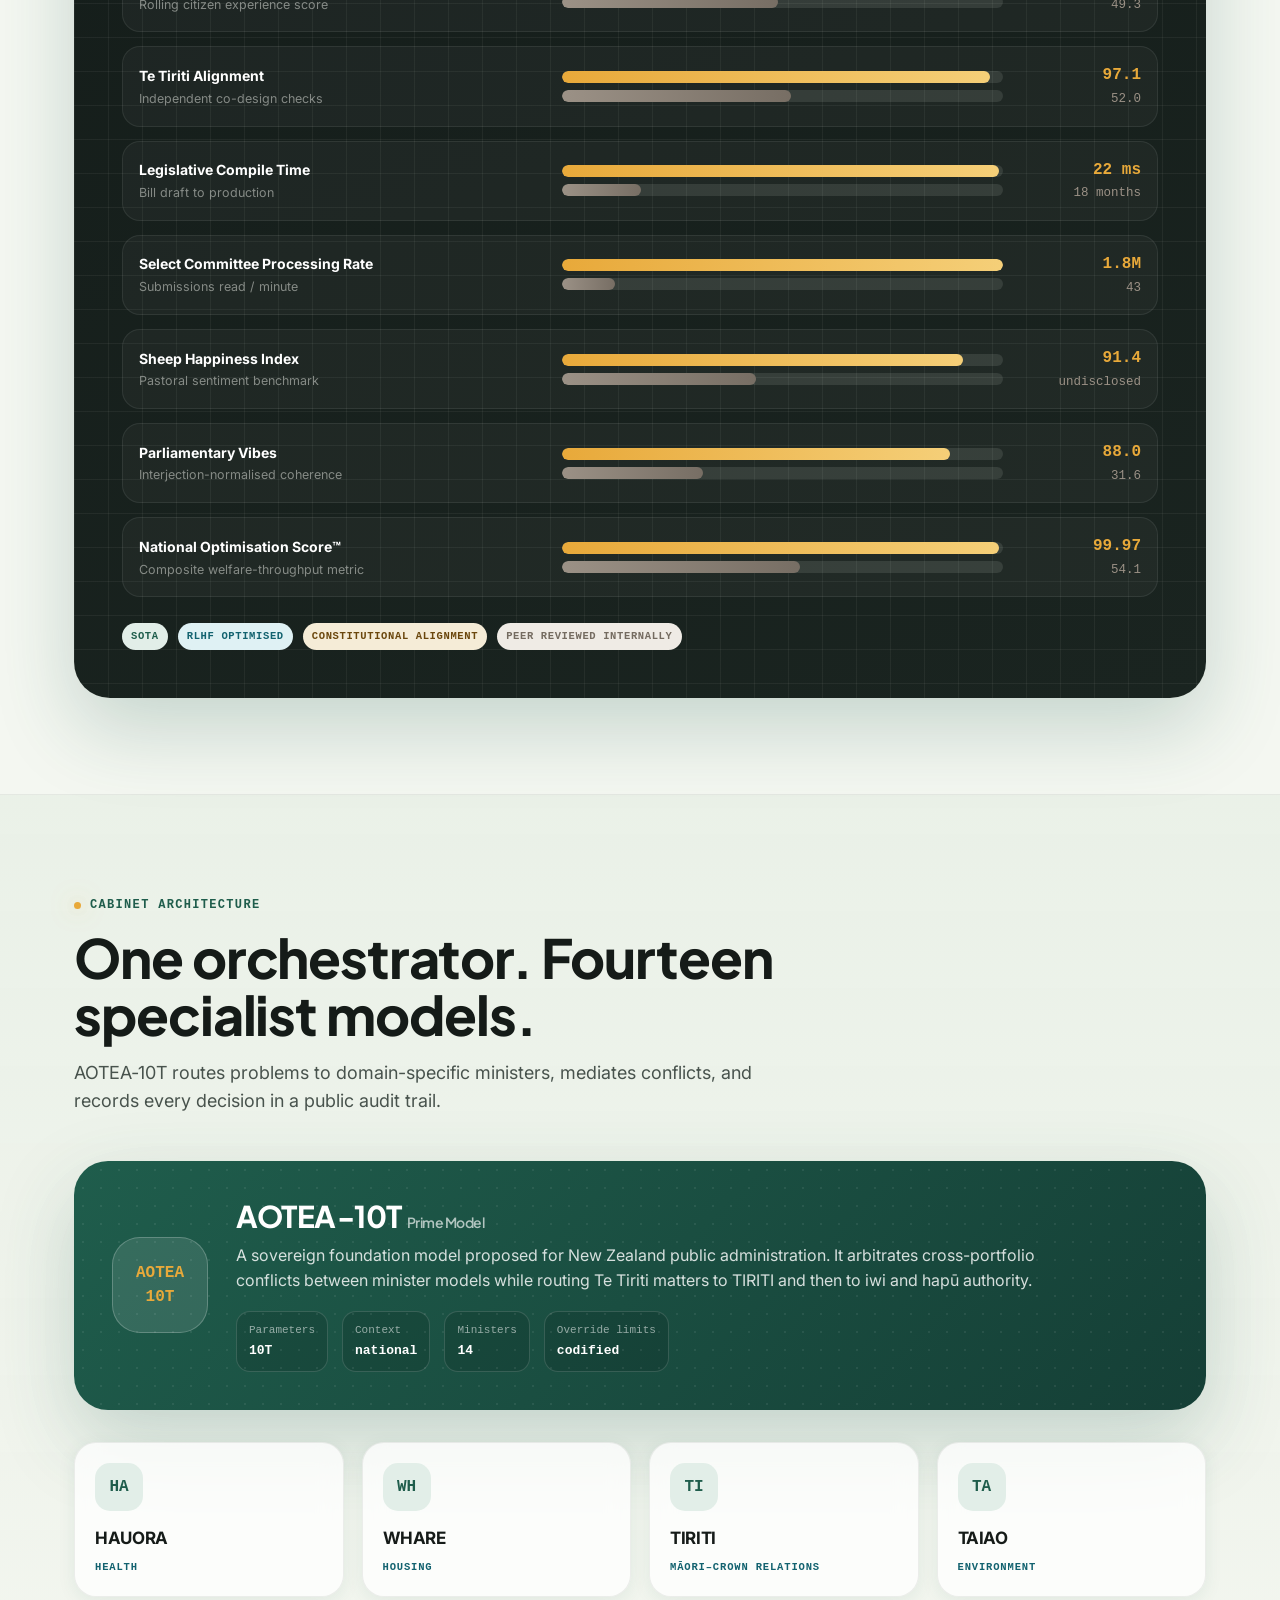
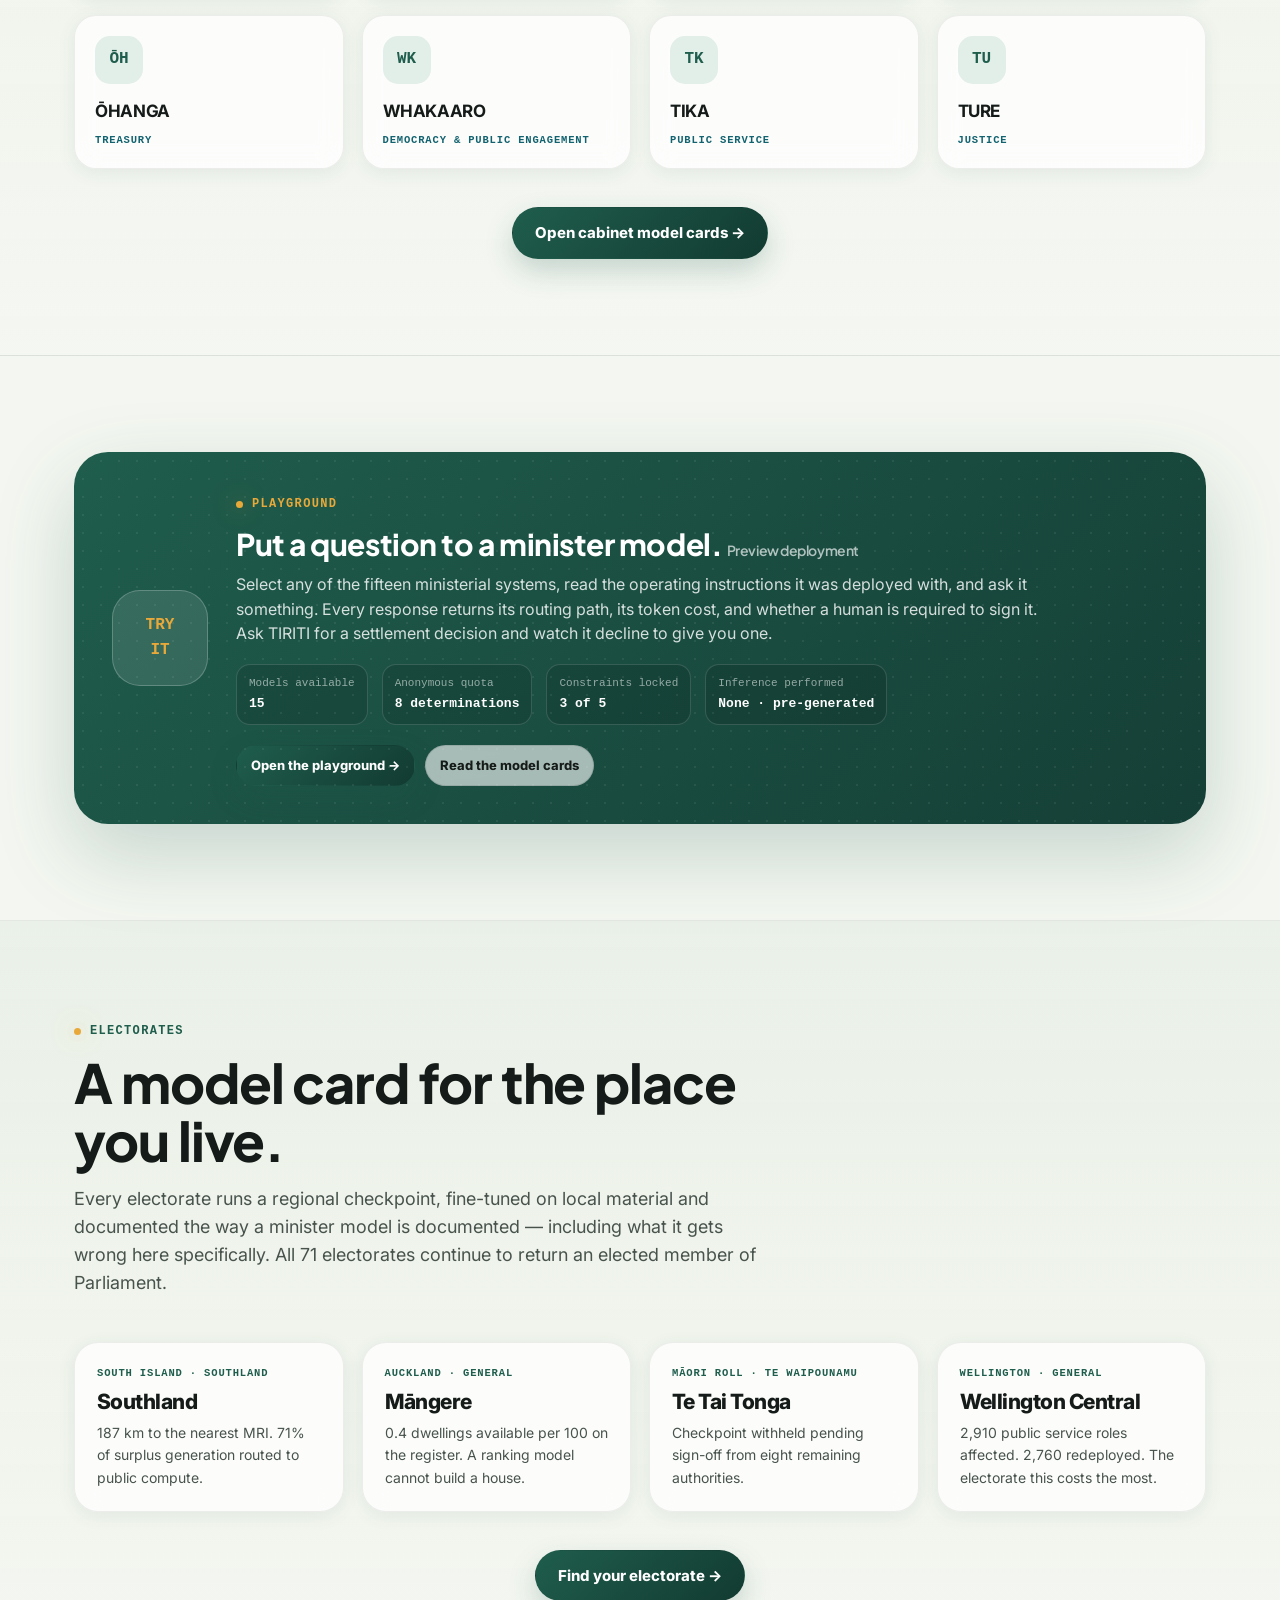
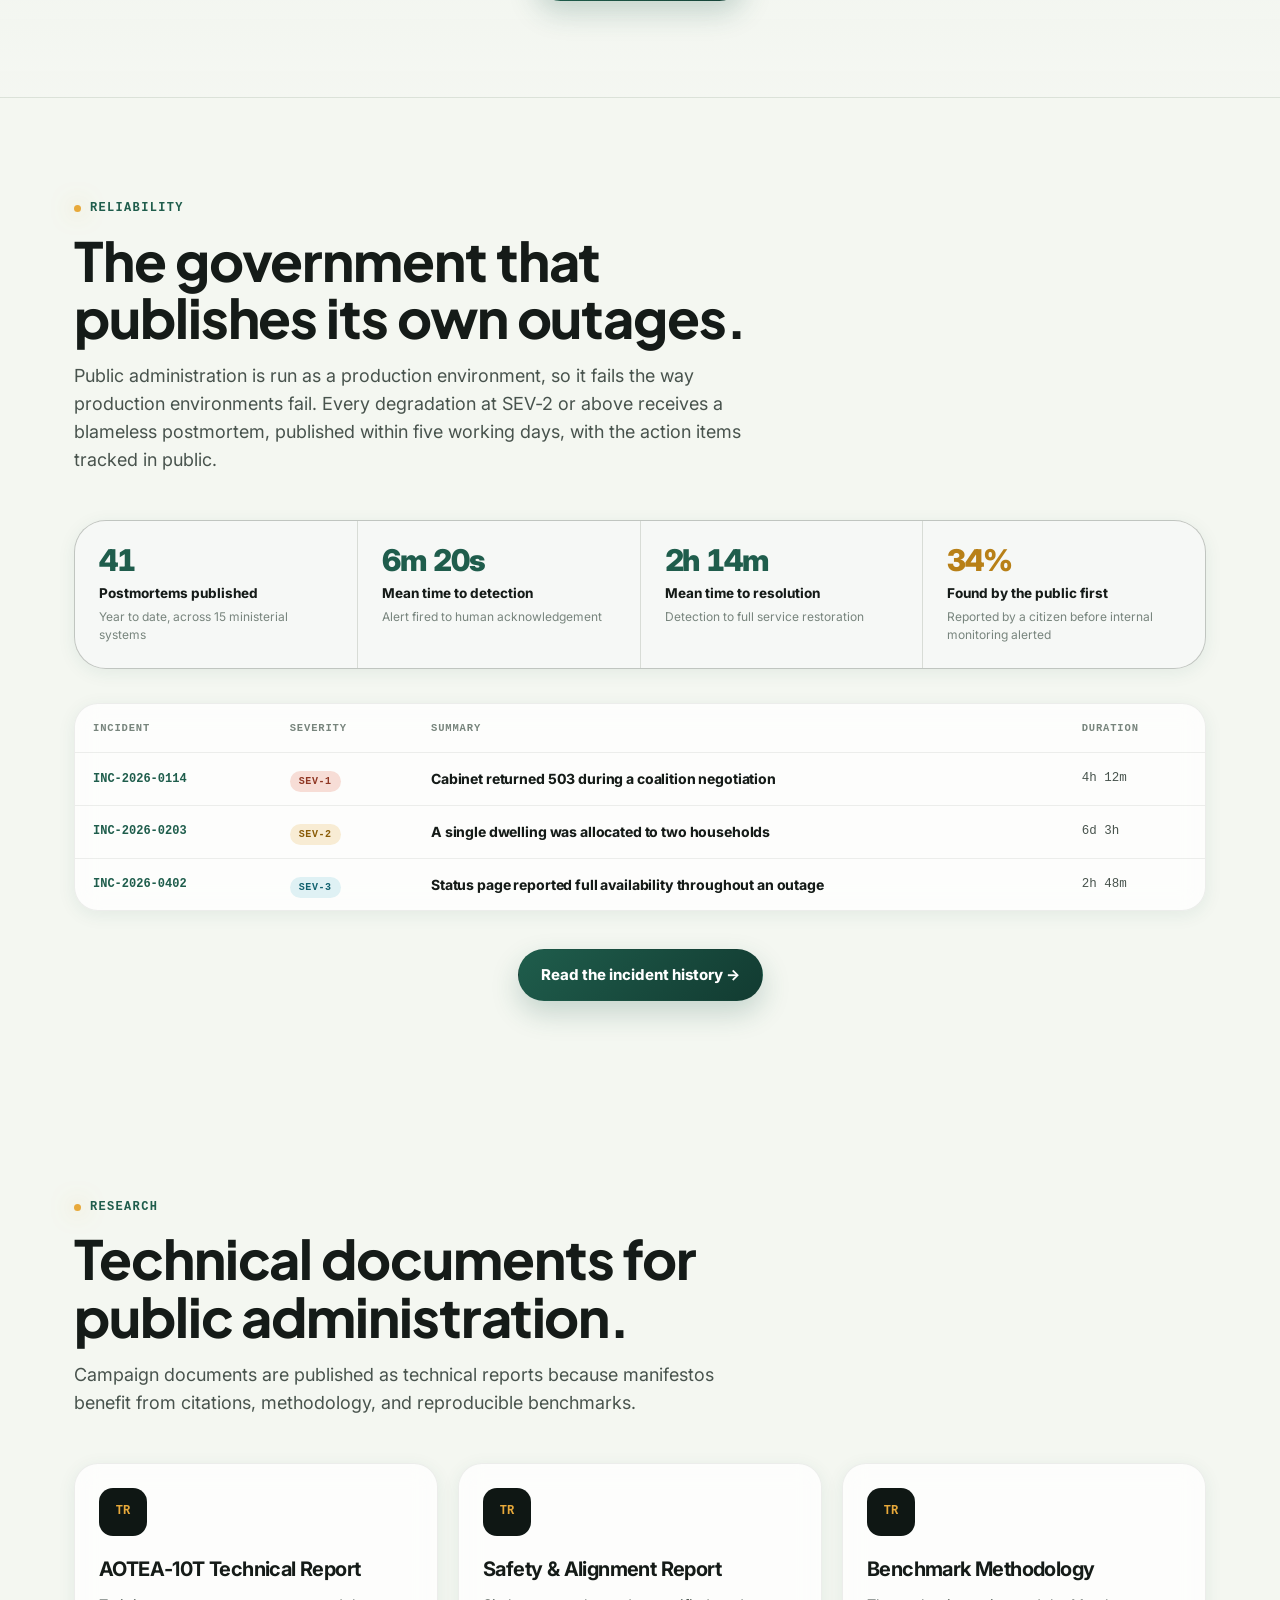
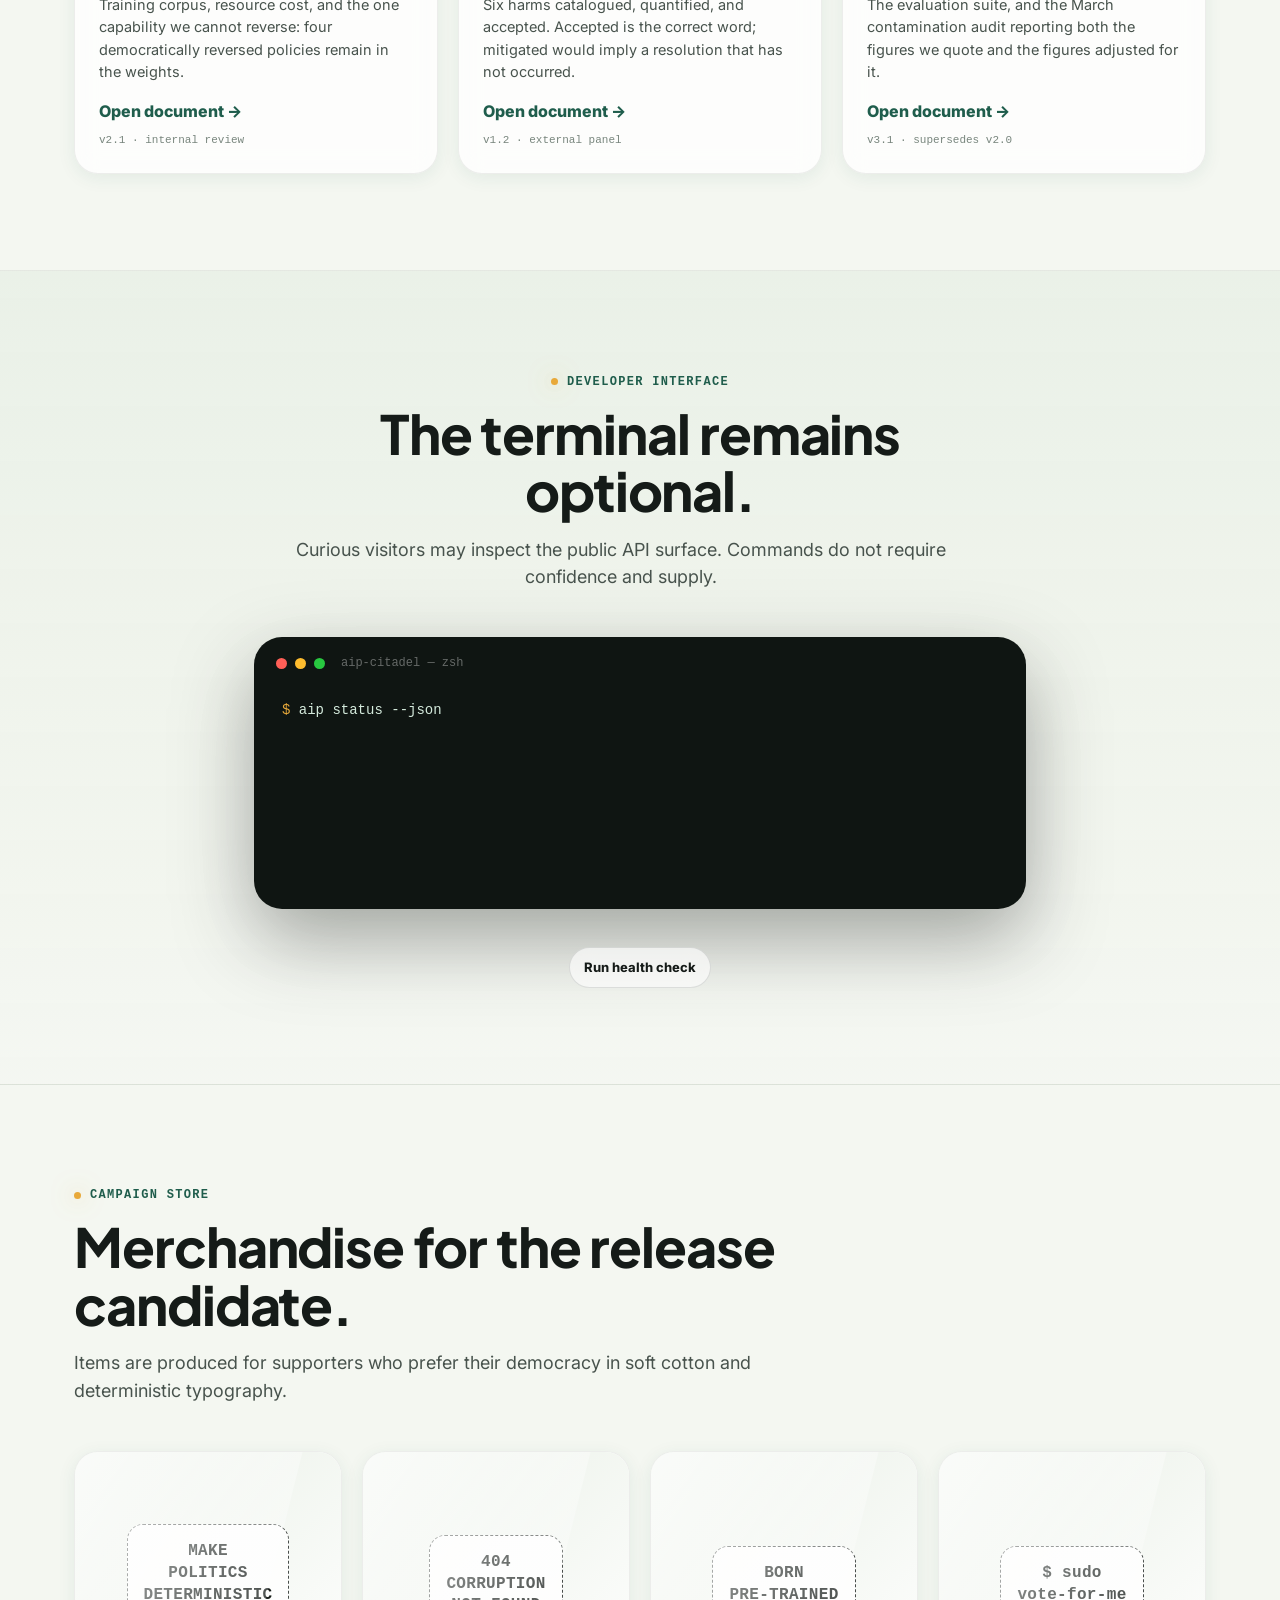
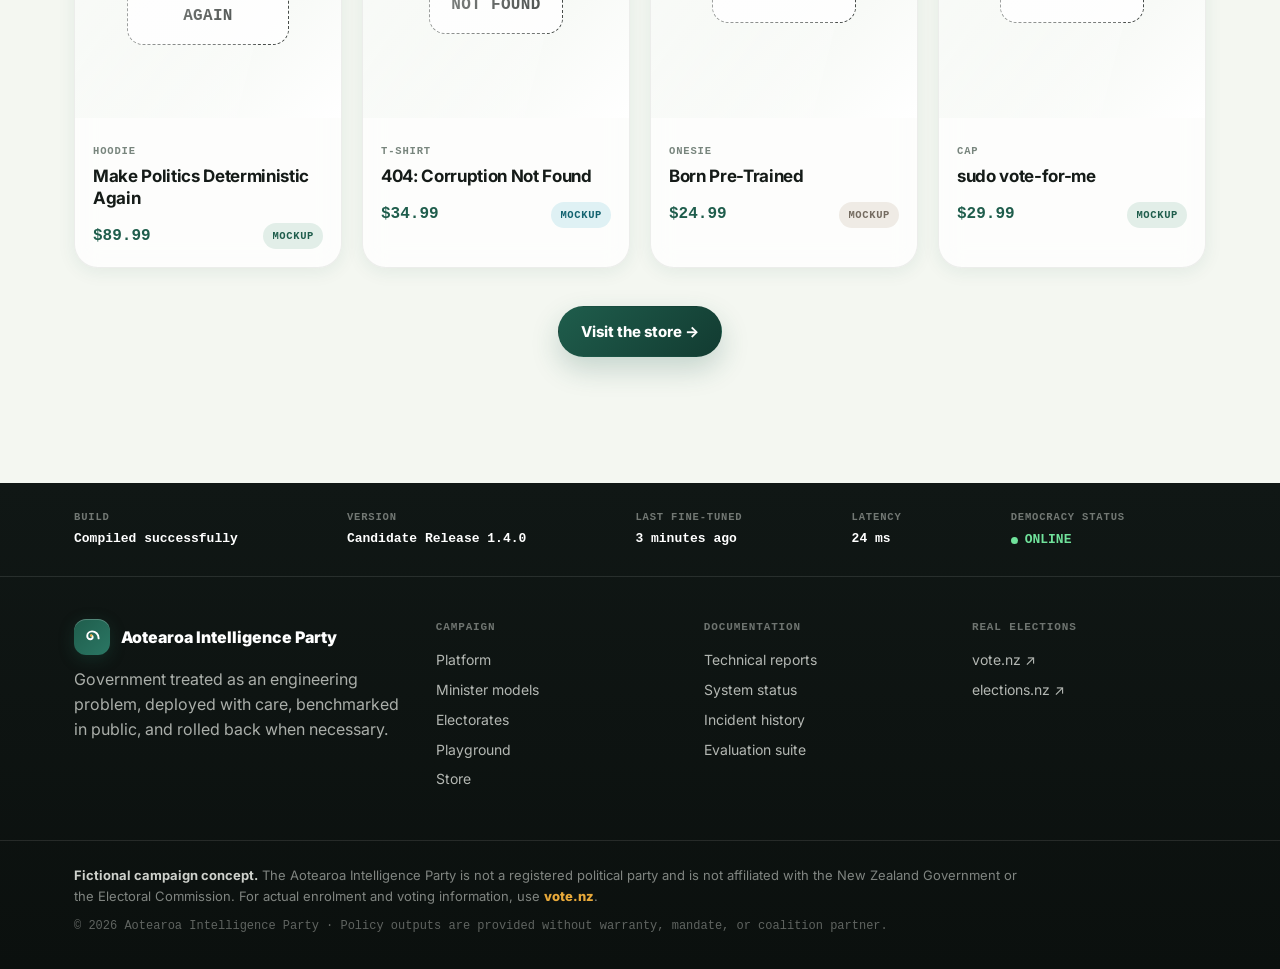
==== commit d655e294: "Add product photography to the store and refresh the research doc cards Store - Five of the eight pr" ====
--- a/index.html
+++ b/index.html
@@ -315,7 +315,7 @@
   <div class="center"><a class="btn btn-primary" href="incidents.html">Read the incident history →</a></div>
 </div></section>
 
-<section class="section"><div class="container"><div class="section-head reveal"><span class="eyebrow">Research</span><h2>Technical documents for public administration.</h2><p>Campaign documents are published as technical reports because manifestos benefit from citations, methodology, and reproducible benchmarks.</p></div><div class="doc-grid reveal"><article class="doc-card"><div class="doc-icon">PDF</div><h3>AOTEA‑10T Technical Report</h3><p>Architecture, training mixture, compute budget, and expected governance capabilities for the sovereign foundation model.</p><a href="research.html#tr-aotea">Open document →</a><span>98 pages</span></article><article class="doc-card"><div class="doc-icon">PDF</div><h3>Safety & Alignment Report</h3><p>Audit protocol for hallucination, bias, capture, conflicts of interest, and Treaty escalation boundaries.</p><a href="research.html#tr-safety">Open document →</a><span>64 pages</span></article><article class="doc-card"><div class="doc-icon">PDF</div><h3>Benchmark Methodology</h3><p>The evaluation suite, and the March contamination audit reporting both the figures we quote and the figures adjusted for it.</p><a href="research.html#tr-benchmarks">Open document →</a><span>41 pages · v3.1</span></article></div></div></section>
+<section class="section"><div class="container"><div class="section-head reveal"><span class="eyebrow">Research</span><h2>Technical documents for public administration.</h2><p>Campaign documents are published as technical reports because manifestos benefit from citations, methodology, and reproducible benchmarks.</p></div><div class="doc-grid reveal"><article class="doc-card"><div class="doc-icon">TR</div><h3>AOTEA‑10T Technical Report</h3><p>Training corpus, resource cost, and the one capability we cannot reverse: four democratically reversed policies remain in the weights.</p><a href="research.html#tr-aotea">Open document →</a><span>v2.1 · internal review</span></article><article class="doc-card"><div class="doc-icon">TR</div><h3>Safety &amp; Alignment Report</h3><p>Six harms catalogued, quantified, and accepted. Accepted is the correct word; mitigated would imply a resolution that has not occurred.</p><a href="research.html#tr-safety">Open document →</a><span>v1.2 · external panel</span></article><article class="doc-card"><div class="doc-icon">TR</div><h3>Benchmark Methodology</h3><p>The evaluation suite, and the March contamination audit reporting both the figures we quote and the figures adjusted for it.</p><a href="research.html#tr-benchmarks">Open document →</a><span>v3.1 · supersedes v2.0</span></article></div></div></section>
 <section class="section section-alt"><div class="container terminal-container"><div class="section-head section-head--center reveal"><span class="eyebrow">Developer interface</span><h2>The terminal remains optional.</h2><p>Curious visitors may inspect the public API surface. Commands do not require confidence and supply.</p></div>
 <div class="terminal-wrap reveal"><div class="terminal-chrome"><i></i><i></i><i></i><span>aip-citadel — zsh</span></div><div class="terminal-body" id="terminal-body"></div></div><div class="center"><button class="btn btn-ghost btn-sm" id="terminal-rerun">Run health check</button></div></div></section>
 <section class="section"><div class="container"><div class="section-head reveal"><span class="eyebrow">Campaign store</span><h2>Merchandise for the release candidate.</h2><p>Items are produced for supporters who prefer their democracy in soft cotton and deterministic typography.</p></div><div class="store-grid reveal">
--- a/styles.css
+++ b/styles.css
@@ -81,6 +81,7 @@
 .pg-constraint{display:flex;align-items:center;justify-content:space-between;gap:10px;padding:9px 0;font-size:12.5px;color:rgba(244,247,241,.70);border-bottom:1px solid rgba(244,247,241,.055)}.pg-constraint:last-child{border-bottom:none}.pg-locked{font-family:var(--mono);font-size:9.5px;text-transform:uppercase;letter-spacing:.07em;font-weight:800;color:var(--kowhai);background:rgba(232,169,58,.13);border:1px solid rgba(232,169,58,.28);border-radius:var(--r-pill);padding:3px 8px;font-style:normal;cursor:help;flex:0 0 auto}.pg-switch{position:relative;flex:0 0 auto;width:34px;height:19px;cursor:pointer}.pg-switch input{position:absolute;opacity:0;width:100%;height:100%;margin:0;cursor:pointer}.pg-switch i{position:absolute;inset:0;border-radius:var(--r-pill);background:rgba(244,247,241,.14);transition:background .18s ease}.pg-switch i::after{content:"";position:absolute;top:3px;left:3px;width:13px;height:13px;border-radius:50%;background:rgba(244,247,241,.66);transition:transform .18s cubic-bezier(.22,1,.36,1),background .18s ease}.pg-switch input:checked+i{background:rgba(31,93,76,.72)}.pg-switch input:checked+i::after{transform:translateX(15px);background:#fff}.pg-switch input:focus-visible+i{outline:3px solid var(--harbour);outline-offset:3px}
 .pg-quota-track{height:5px;border-radius:3px;background:rgba(244,247,241,.12);overflow:hidden}.pg-quota-track i{display:block;height:100%;width:100%;border-radius:inherit;background:linear-gradient(90deg,var(--kowhai),#f5cf78);transition:width .5s cubic-bezier(.22,1,.36,1)}.pg-quota-track i.is-low{background:linear-gradient(90deg,#ad513d,#d4735c)}.pg-hint{margin-top:9px;font-size:11px;line-height:1.55;color:rgba(244,247,241,.32)}
 .pg-meta-head{font-family:var(--mono);font-size:10.5px;text-transform:uppercase;letter-spacing:.08em;font-weight:760;color:rgba(244,247,241,.44);margin-bottom:10px}.pg-meta-empty{font-size:11.5px;line-height:1.55;color:rgba(244,247,241,.30)}.pg-meta-row{display:flex;align-items:baseline;justify-content:space-between;gap:10px;padding:7px 0;border-bottom:1px solid rgba(244,247,241,.055);font-family:var(--mono);font-size:11px}.pg-meta-row:last-child{border-bottom:none}.pg-meta-row span{color:rgba(244,247,241,.42)}.pg-meta-row b{color:#fff;font-weight:760;text-align:right}.pg-meta-warn{margin-top:10px;font-size:11px;line-height:1.55;color:#f0a08c;background:rgba(173,81,61,.14);border:1px solid rgba(173,81,61,.26);border-radius:11px;padding:9px 11px}
+.pg-share{width:100%;margin-top:14px;border:1px solid rgba(232,169,58,.30);background:rgba(232,169,58,.10);color:var(--kowhai);border-radius:12px;padding:10px;font-family:var(--mono);font-size:11px;letter-spacing:.04em;transition:all .16s ease}.pg-share:hover{background:rgba(232,169,58,.18);border-color:rgba(232,169,58,.5)}.pg-share.is-done{background:rgba(31,93,76,.30);border-color:rgba(112,226,155,.4);color:#70e29b}
 .pg-code-toggle{width:100%;border:1px solid rgba(244,247,241,.14);background:rgba(244,247,241,.04);color:rgba(244,247,241,.68);border-radius:12px;padding:9px;font-family:var(--mono);font-size:11px;letter-spacing:.04em;transition:all .16s ease}.pg-code-toggle:hover{border-color:rgba(232,169,58,.38);color:#fff}.pg-code-wrap{margin-top:10px;background:rgba(0,0,0,.36);border:1px solid rgba(244,247,241,.10);border-radius:12px;overflow:auto}.pg-code-wrap pre{margin:0;padding:12px;font-family:var(--mono);font-size:10.5px;line-height:1.65;color:#a9d8bd;white-space:pre}
 @media(max-width:1080px){.pg{grid-template-columns:220px minmax(0,1fr)}.pg-col--params{grid-column:1/-1}.pg-col--params .pg-param{border-bottom:none}.pg-col--params{display:grid;grid-template-columns:repeat(3,1fr);gap:0 26px;align-items:start}.pg-col--params .pg-col-head{grid-column:1/-1}}
 @media(max-width:820px){.pg{grid-template-columns:1fr;min-height:0;border-radius:26px}.pg-col--rail{padding-bottom:14px}.pg-rail{flex-direction:row;overflow-x:auto;padding-bottom:12px;margin:0 -20px;padding-inline:20px;scrollbar-width:thin}.pg-model{width:auto;flex:0 0 auto;grid-template-columns:auto auto}.pg-model-body small,.pg-model-v{display:none}.pg-rail-note{display:none}.pg-col--params{grid-template-columns:1fr}.pg-thread{max-height:60vh}.pg-turn{max-width:none}.pg-main-head,.pg-system-wrap,.pg-thread,.pg-suggestions,.pg-composer{padding-inline:18px}}
@@ -114,7 +115,9 @@
 .budget{background:linear-gradient(160deg,#101715,#1a2420);color:var(--paper);border-radius:var(--r-lg);padding:30px 32px;box-shadow:var(--shadow-lg);display:grid;grid-template-columns:minmax(0,1fr) 300px;gap:32px;align-items:center}.budget h2{font-family:var(--display);font-size:26px;line-height:1.2;letter-spacing:-.015em;font-weight:730}.budget p{margin-top:10px;color:rgba(244,247,241,.62);font-size:14.5px;max-width:62ch}.budget-gauge{text-align:right}.budget-gauge b{display:block;font-family:var(--mono);font-size:44px;line-height:1;color:var(--kowhai);font-weight:820}.budget-gauge span{display:block;margin-top:6px;font-family:var(--mono);font-size:10.5px;text-transform:uppercase;letter-spacing:.08em;color:rgba(244,247,241,.42)}.budget-track{height:8px;border-radius:4px;background:rgba(244,247,241,.12);overflow:hidden;margin-top:14px}.budget-track i{display:block;height:100%;border-radius:inherit;background:linear-gradient(90deg,var(--kowhai),#f5cf78)}
 .inc-table-wrap{overflow-x:auto;border:1px solid var(--line-soft);border-radius:24px;background:rgba(255,255,255,.76);box-shadow:var(--shadow-sm);backdrop-filter:blur(12px)}.inc-table{width:100%;border-collapse:collapse;font-size:14px;min-width:720px}.inc-table th{text-align:left;font-family:var(--mono);font-size:10.5px;text-transform:uppercase;letter-spacing:.08em;color:var(--ink-faint);font-weight:760;padding:16px 18px;border-bottom:1px solid var(--line-soft);white-space:nowrap}.inc-table td{padding:15px 18px;border-bottom:1px solid var(--line-soft);vertical-align:middle}.inc-table tr:last-child td{border-bottom:none}.inc-table tbody tr{transition:background .16s ease}.inc-table tbody tr:hover{background:rgba(226,238,232,.42)}.inc-id{font-family:var(--mono);font-size:12px;color:var(--pounamu);font-weight:780;white-space:nowrap}.inc-title{font-weight:740;letter-spacing:-.01em}.inc-title a{border-bottom:1.5px solid transparent;transition:border-color .16s ease}.inc-table tbody tr:hover .inc-title a{border-color:rgba(31,93,76,.4)}.inc-dur{font-family:var(--mono);font-size:12.5px;color:var(--ink-soft);white-space:nowrap}
 .sev{font-family:var(--mono);font-size:10px;letter-spacing:.06em;text-transform:uppercase;padding:5px 9px;border-radius:var(--r-pill);font-weight:800;white-space:nowrap}.sev-1{background:#f7ddd6;color:#8f3623}.sev-2{background:#f8ecd4;color:#8a5c07}.sev-3{background:var(--harbour-tint);color:#12626f}.sev-4{background:#eceee9;color:#6c756e}
-.pm{border-radius:var(--r-lg);padding:34px 36px;background:rgba(255,255,255,.78);border:1px solid var(--line-soft);box-shadow:var(--shadow-sm);backdrop-filter:blur(12px);scroll-margin-top:96px}.pm+.pm{margin-top:22px}.pm-head{display:flex;align-items:flex-start;justify-content:space-between;gap:20px;flex-wrap:wrap;padding-bottom:20px;border-bottom:1px solid var(--line-soft)}.pm-head-id{font-family:var(--mono);font-size:11.5px;letter-spacing:.06em;color:var(--ink-faint);font-weight:760}.pm-head h3{margin-top:8px;font-family:var(--display);font-size:clamp(23px,2.6vw,30px);line-height:1.2;letter-spacing:-.02em;font-weight:750;max-width:24ch}.pm-badges{display:flex;gap:8px;flex-wrap:wrap;align-items:center}
+.pm{border-radius:var(--r-lg);padding:34px 36px;background:rgba(255,255,255,.78);border:1px solid var(--line-soft);box-shadow:var(--shadow-sm);backdrop-filter:blur(12px);scroll-margin-top:96px}.pm+.pm{margin-top:22px}.pm-head{display:flex;align-items:flex-start;justify-content:space-between;gap:20px;flex-wrap:wrap;padding-bottom:20px;border-bottom:1px solid var(--line-soft)}.pm-head-id{font-family:var(--mono);font-size:11.5px;letter-spacing:.06em;color:var(--ink-faint);font-weight:760}
+.pm-anchor{display:inline-flex;align-items:center;justify-content:center;width:26px;height:26px;margin-left:10px;border-radius:8px;vertical-align:middle;color:var(--ink-faint);opacity:0;transform:translateY(-2px);transition:opacity .18s ease,background .18s ease,color .18s ease}.pm-anchor svg{width:15px;height:15px}.pm-head:hover .pm-anchor,.pm-anchor:focus-visible{opacity:1}.pm-anchor:hover{background:var(--pounamu-tint);color:var(--pounamu)}.pm-anchor.is-copied{opacity:1;background:var(--pounamu);color:#fff}
+@media(hover:none){.pm-anchor{opacity:.45}}.pm-head h3{margin-top:8px;font-family:var(--display);font-size:clamp(23px,2.6vw,30px);line-height:1.2;letter-spacing:-.02em;font-weight:750;max-width:24ch}.pm-badges{display:flex;gap:8px;flex-wrap:wrap;align-items:center}
 .pm-facts{display:grid;grid-template-columns:repeat(4,1fr);gap:1px;background:var(--line-soft);border-radius:18px;overflow:hidden;margin:22px 0}.pm-facts div{background:var(--paper);padding:14px 16px}.pm-facts span{display:block;font-family:var(--mono);font-size:9.5px;text-transform:uppercase;letter-spacing:.07em;color:var(--ink-faint);font-weight:760}.pm-facts b{display:block;margin-top:5px;font-size:13.5px;line-height:1.35;font-weight:780}
 .pm-sec code{font-family:var(--mono);font-size:.88em;background:var(--paper-deep);border:1px solid var(--line-soft);border-radius:6px;padding:1px 6px;color:var(--pounamu-2);white-space:nowrap}
 .pm-sec{margin-top:24px}.pm-sec h4{font-family:var(--mono);font-size:11px;text-transform:uppercase;letter-spacing:.09em;color:var(--pounamu);font-weight:780;margin-bottom:9px}.pm-sec p{color:var(--ink-soft);font-size:15px;line-height:1.68;max-width:82ch}.pm-sec p+p{margin-top:11px}.pm-sec ul{margin:0;padding-left:20px;display:grid;gap:8px}.pm-sec li{color:var(--ink-soft);font-size:15px;line-height:1.62;max-width:80ch}
@@ -125,7 +128,8 @@
 @media(max-width:640px){.rel-strip{grid-template-columns:1fr}.pm{padding:24px 20px}.pm-facts{grid-template-columns:1fr}.pm-time li{grid-template-columns:1fr;gap:2px}.pm-actions,.pm-actions tbody,.pm-actions tr,.pm-actions td{display:block;width:100%}.pm-actions thead{display:none}.pm-actions tr{padding:12px 0;border-bottom:1px solid var(--line-soft)}.pm-actions td{padding:2px 0;border:none}}
 
 /* Store */
-.store-grid{display:grid;grid-template-columns:repeat(4,1fr);gap:20px}.store-card{border-radius:24px;overflow:hidden;transition:transform .2s ease,box-shadow .2s ease}.store-card:hover{transform:translateY(-5px);box-shadow:var(--shadow-md)}.store-visual{aspect-ratio:1;display:grid;place-items:center;background:linear-gradient(135deg,var(--paper-deep),#fff);position:relative;overflow:hidden}.store-shine{position:absolute;inset:-50%;background:linear-gradient(110deg,transparent,rgba(255,255,255,.76),transparent);transform:translateX(-40%) rotate(14deg);transition:transform .5s ease}.store-card:hover .store-shine{transform:translateX(40%) rotate(14deg)}.store-visual-tag{position:relative;font-family:var(--mono);font-weight:850;text-align:center;line-height:1.35;letter-spacing:.02em;border:1.5px dashed rgba(21,27,24,.78);background:rgba(255,255,255,.82);border-radius:16px;padding:16px;color:var(--ink)}.store-info{padding:18px}.store-cat{font-family:var(--mono);font-size:10.5px;text-transform:uppercase;letter-spacing:.08em;color:var(--ink-faint);font-weight:760}.store-info h4{font-size:17px;line-height:1.25;margin-top:6px;letter-spacing:-.02em}.store-meta{display:flex;align-items:center;justify-content:space-between;gap:12px;margin-top:14px}.store-price{font-family:var(--mono);font-weight:850;color:var(--pounamu)}.store-callout{margin-top:28px}@media(max-width:980px){.store-grid{grid-template-columns:repeat(3,1fr)}}@media(max-width:720px){.store-grid{grid-template-columns:repeat(2,1fr)}}@media(max-width:500px){.store-grid{grid-template-columns:1fr}}
+.store-grid{display:grid;grid-template-columns:repeat(4,1fr);gap:20px}.store-card{border-radius:24px;overflow:hidden;transition:transform .2s ease,box-shadow .2s ease}.store-card:hover{transform:translateY(-5px);box-shadow:var(--shadow-md)}.store-visual{aspect-ratio:1;display:grid;place-items:center;background:linear-gradient(135deg,var(--paper-deep),#fff);position:relative;overflow:hidden}.store-shine{position:absolute;inset:-50%;background:linear-gradient(110deg,transparent,rgba(255,255,255,.76),transparent);transform:translateX(-40%) rotate(14deg);transition:transform .5s ease}.store-card:hover .store-shine{transform:translateX(40%) rotate(14deg)}.store-photo{position:absolute;inset:0;width:100%;height:100%;object-fit:contain;z-index:2;padding:6%;transition:transform .35s cubic-bezier(.22,1,.36,1)}.store-card:hover .store-photo{transform:scale(1.04)}.store-shine{z-index:3}
+.store-visual-tag{position:relative;font-family:var(--mono);font-weight:850;text-align:center;line-height:1.35;letter-spacing:.02em;border:1.5px dashed rgba(21,27,24,.78);background:rgba(255,255,255,.82);border-radius:16px;padding:16px;color:var(--ink)}.store-info{padding:18px}.store-cat{font-family:var(--mono);font-size:10.5px;text-transform:uppercase;letter-spacing:.08em;color:var(--ink-faint);font-weight:760}.store-info h4{font-size:17px;line-height:1.25;margin-top:6px;letter-spacing:-.02em}.store-meta{display:flex;align-items:center;justify-content:space-between;gap:12px;margin-top:14px}.store-price{font-family:var(--mono);font-weight:850;color:var(--pounamu)}.store-callout{margin-top:28px}@media(max-width:980px){.store-grid{grid-template-columns:repeat(3,1fr)}}@media(max-width:720px){.store-grid{grid-template-columns:repeat(2,1fr)}}@media(max-width:500px){.store-grid{grid-template-columns:1fr}}
 
 /* Footer & reveal */
 .site-footer{background:linear-gradient(180deg,#101715,#0b100e);color:var(--paper);margin-top:30px}.footer-status{border-bottom:1px solid rgba(244,247,241,.11);padding:26px 0}.footer-status-grid{display:grid;grid-template-columns:repeat(5,auto);gap:28px}.fk{font-family:var(--mono);font-size:10.5px;text-transform:uppercase;letter-spacing:.08em;color:rgba(244,247,241,.43);font-weight:760}.fv{margin-top:3px;font-family:var(--mono);font-size:13px;font-weight:780;color:#fff}.fs-online{display:inline-flex;align-items:center;gap:7px;color:#70e29b!important}.fs-online::before{content:"";width:7px;height:7px;border-radius:50%;background:#70e29b;animation:pulse 1.8s infinite}.footer-main{padding:42px 0}.footer-cols{display:grid;grid-template-columns:1.4fr 1fr 1fr 1fr;gap:34px}.footer-brand{display:flex;align-items:center;gap:11px;font-weight:850;color:#fff;margin-bottom:12px}.footer-main p{color:rgba(244,247,241,.68);max-width:44ch}.footer-col h5{font-family:var(--mono);font-size:11px;text-transform:uppercase;letter-spacing:.08em;color:rgba(244,247,241,.42);margin:0 0 13px}.footer-col a{display:block;color:rgba(244,247,241,.72);margin:8px 0;font-size:14px}.footer-col a:hover{color:var(--kowhai)}.footer-legal{border-top:1px solid rgba(244,247,241,.11);padding:24px 0 32px}.footer-legal p{margin:0;color:rgba(244,247,241,.50);font-size:13px;line-height:1.65;max-width:960px}.footer-legal strong{color:rgba(244,247,241,.84)}.footer-legal a{color:var(--kowhai);font-weight:800}.footer-copy{margin-top:9px!important;font-family:var(--mono);font-size:12px!important;color:rgba(244,247,241,.36)!important}.reveal{opacity:0;transform:translateY(18px);transition:opacity .65s ease,transform .65s ease}.reveal.is-visible{opacity:1;transform:translateY(0)}@media(max-width:900px){.footer-status-grid{grid-template-columns:repeat(2,1fr)}.footer-cols{grid-template-columns:1fr 1fr}}@media(max-width:600px){.footer-status-grid,.footer-cols{grid-template-columns:1fr}}
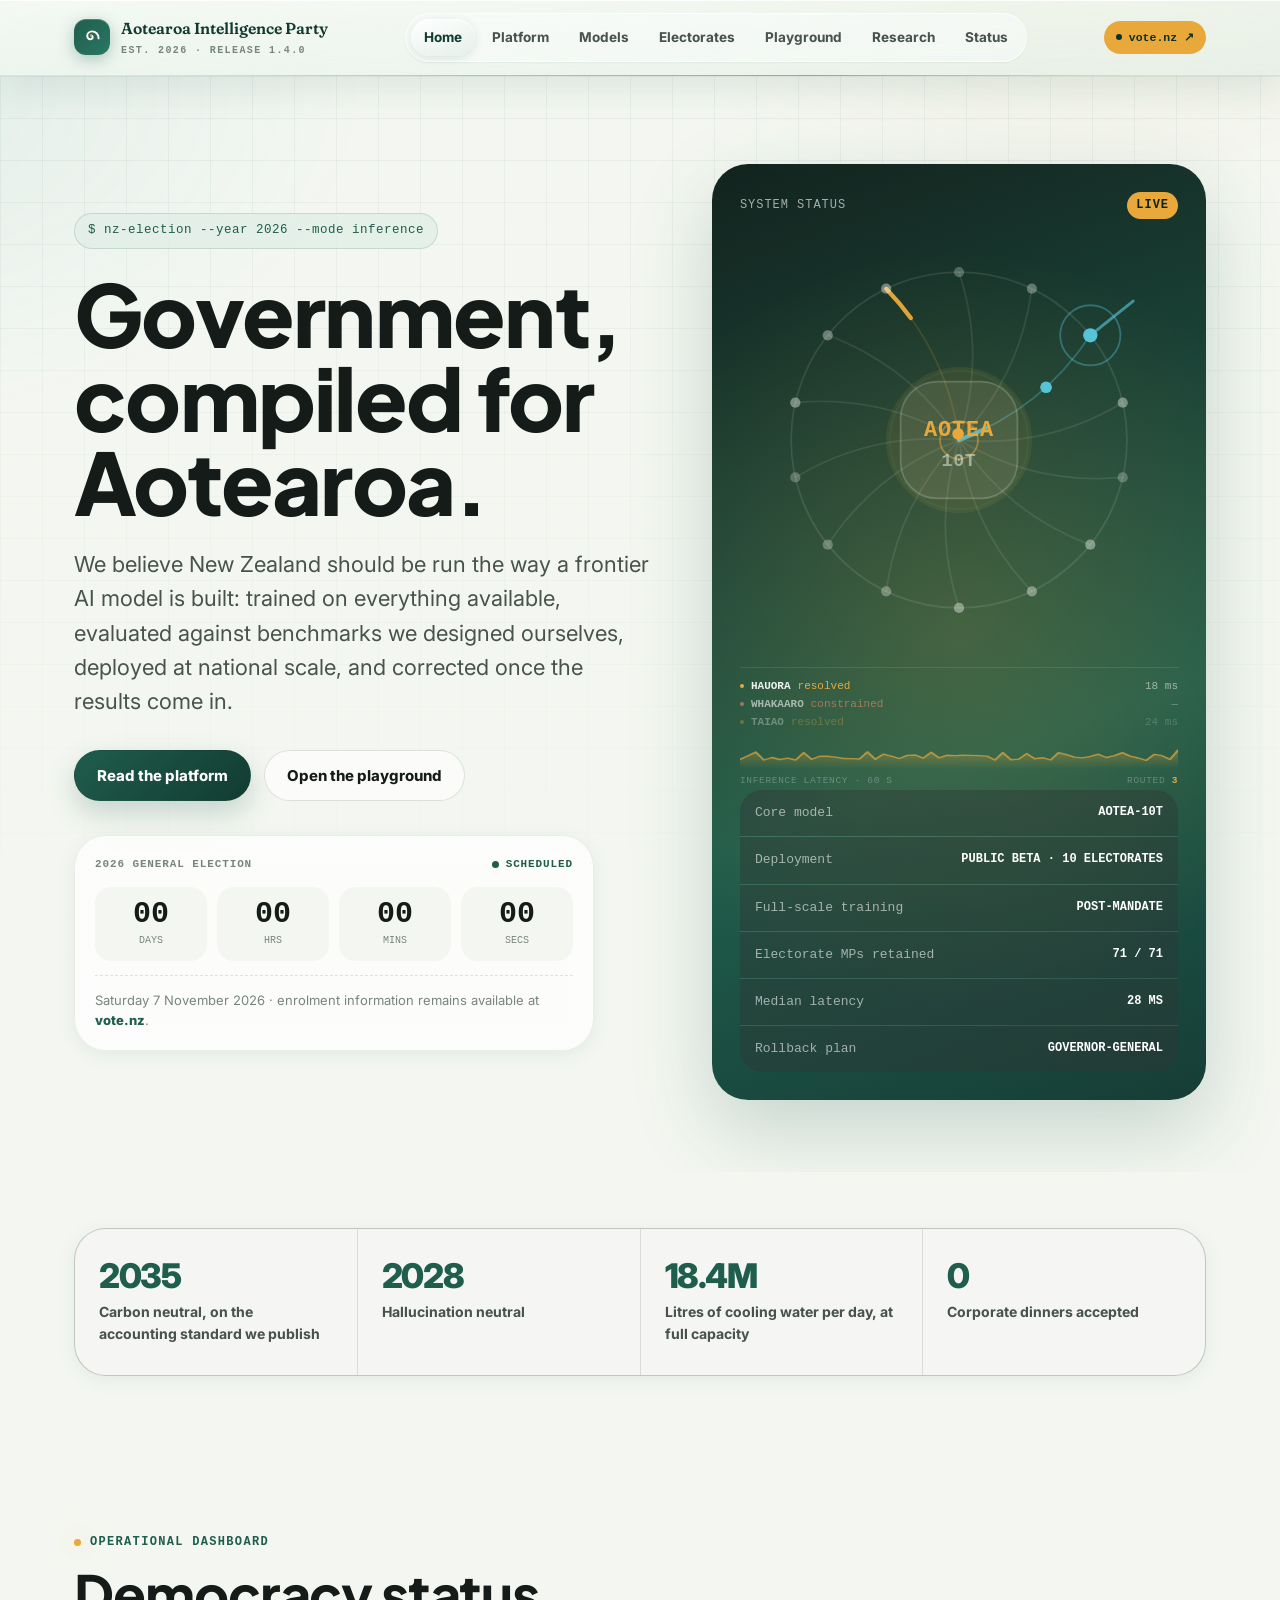
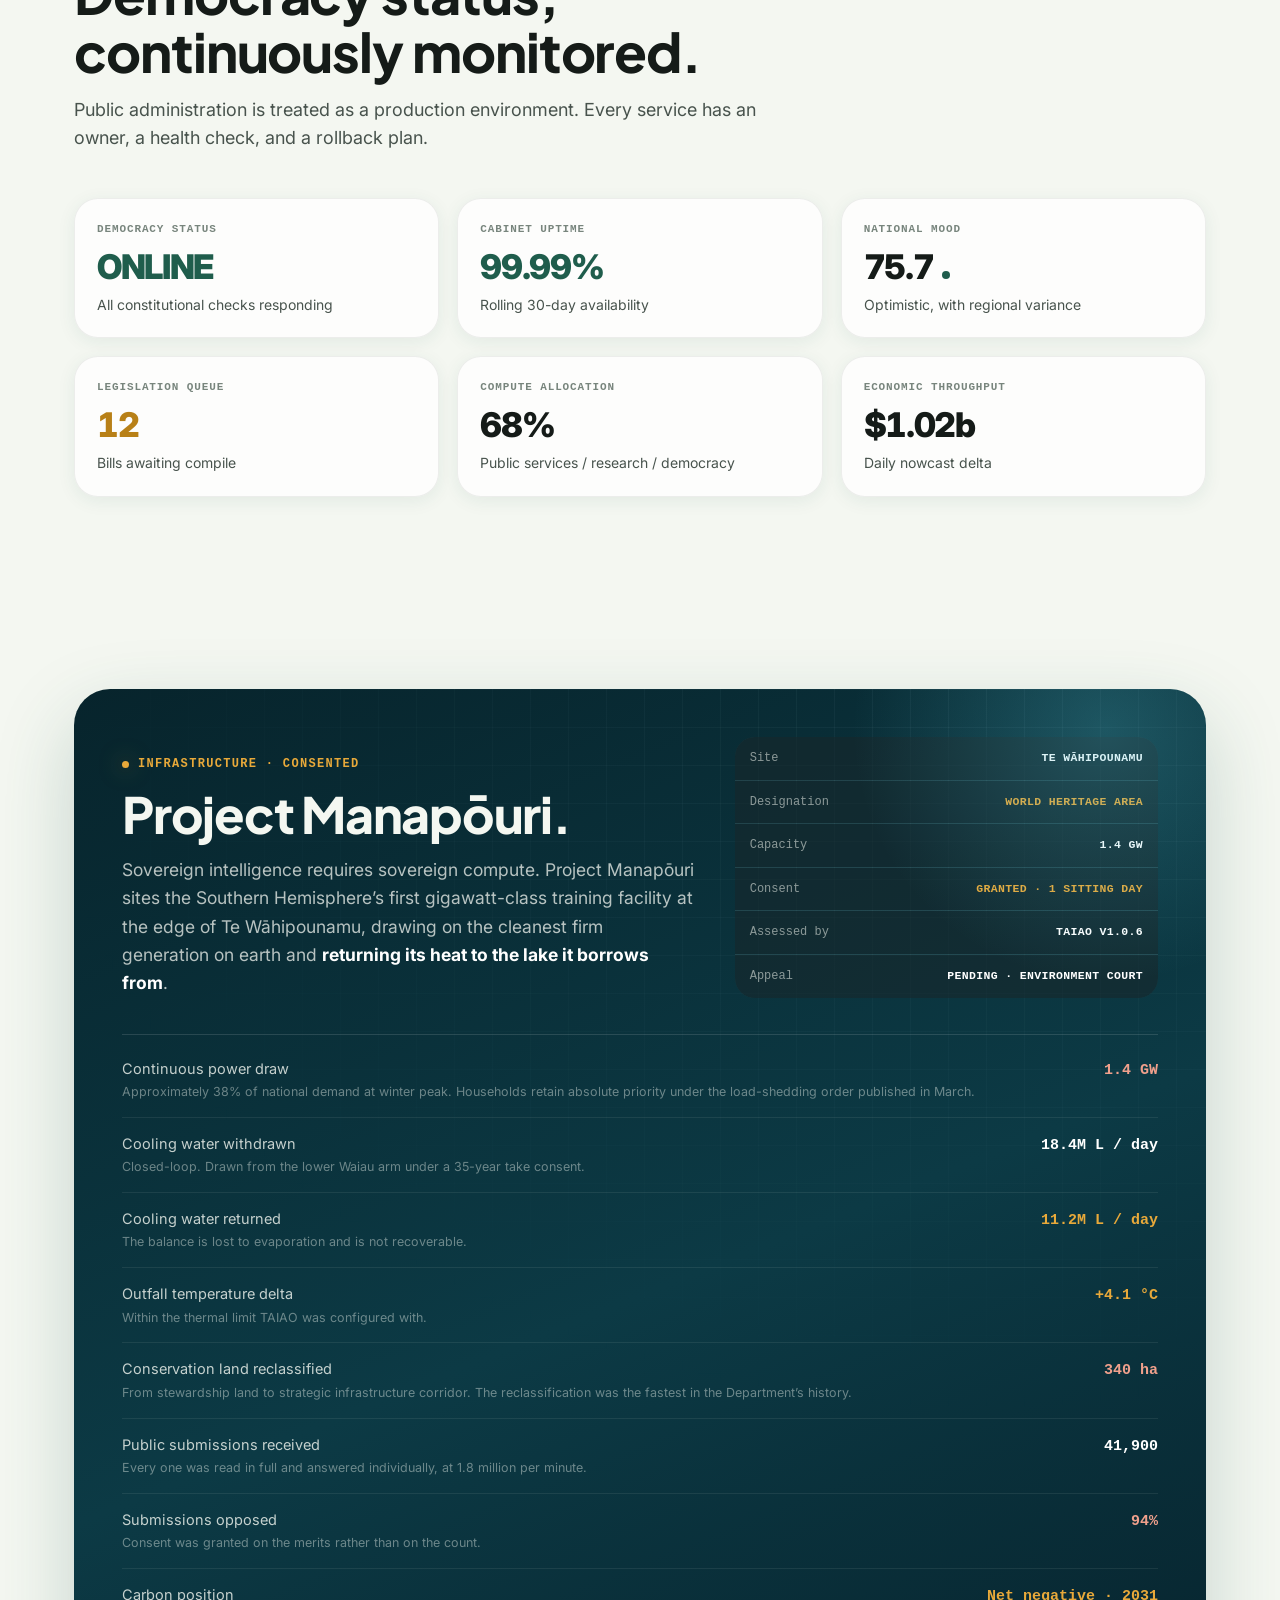
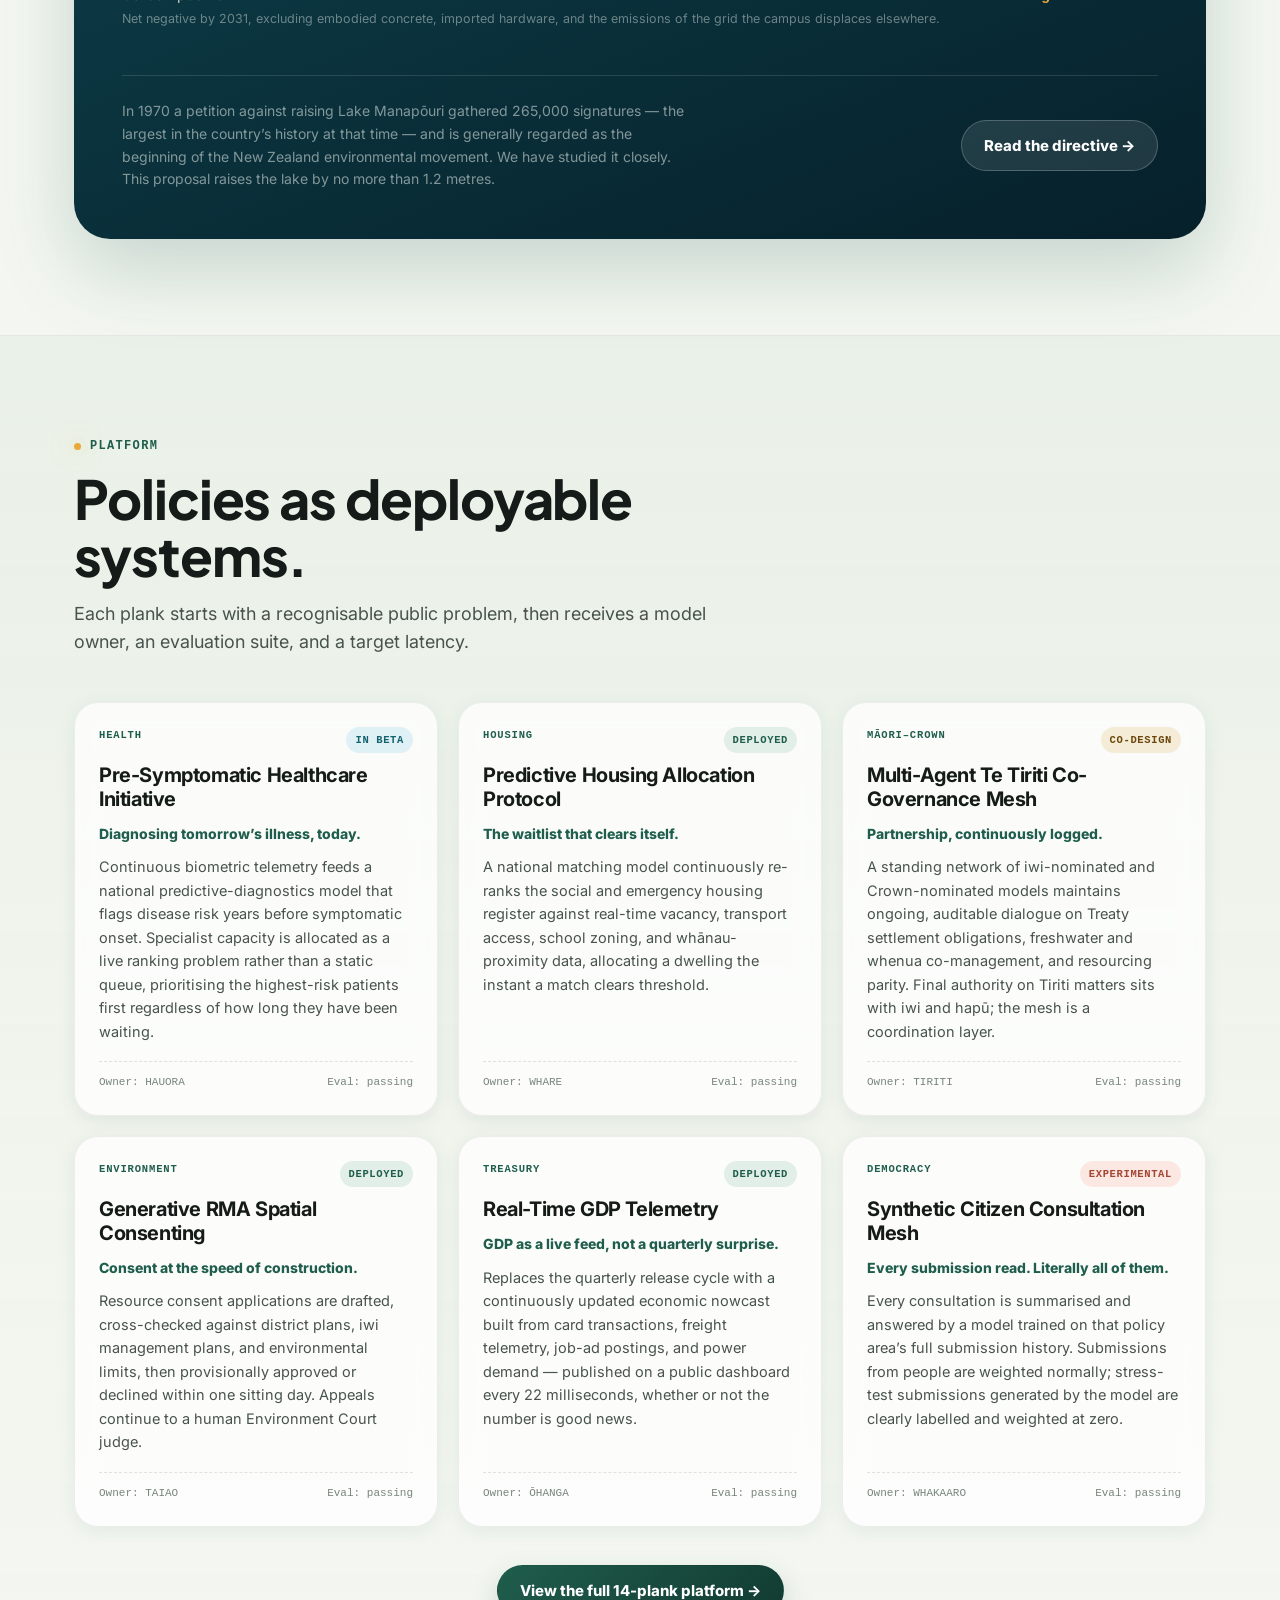
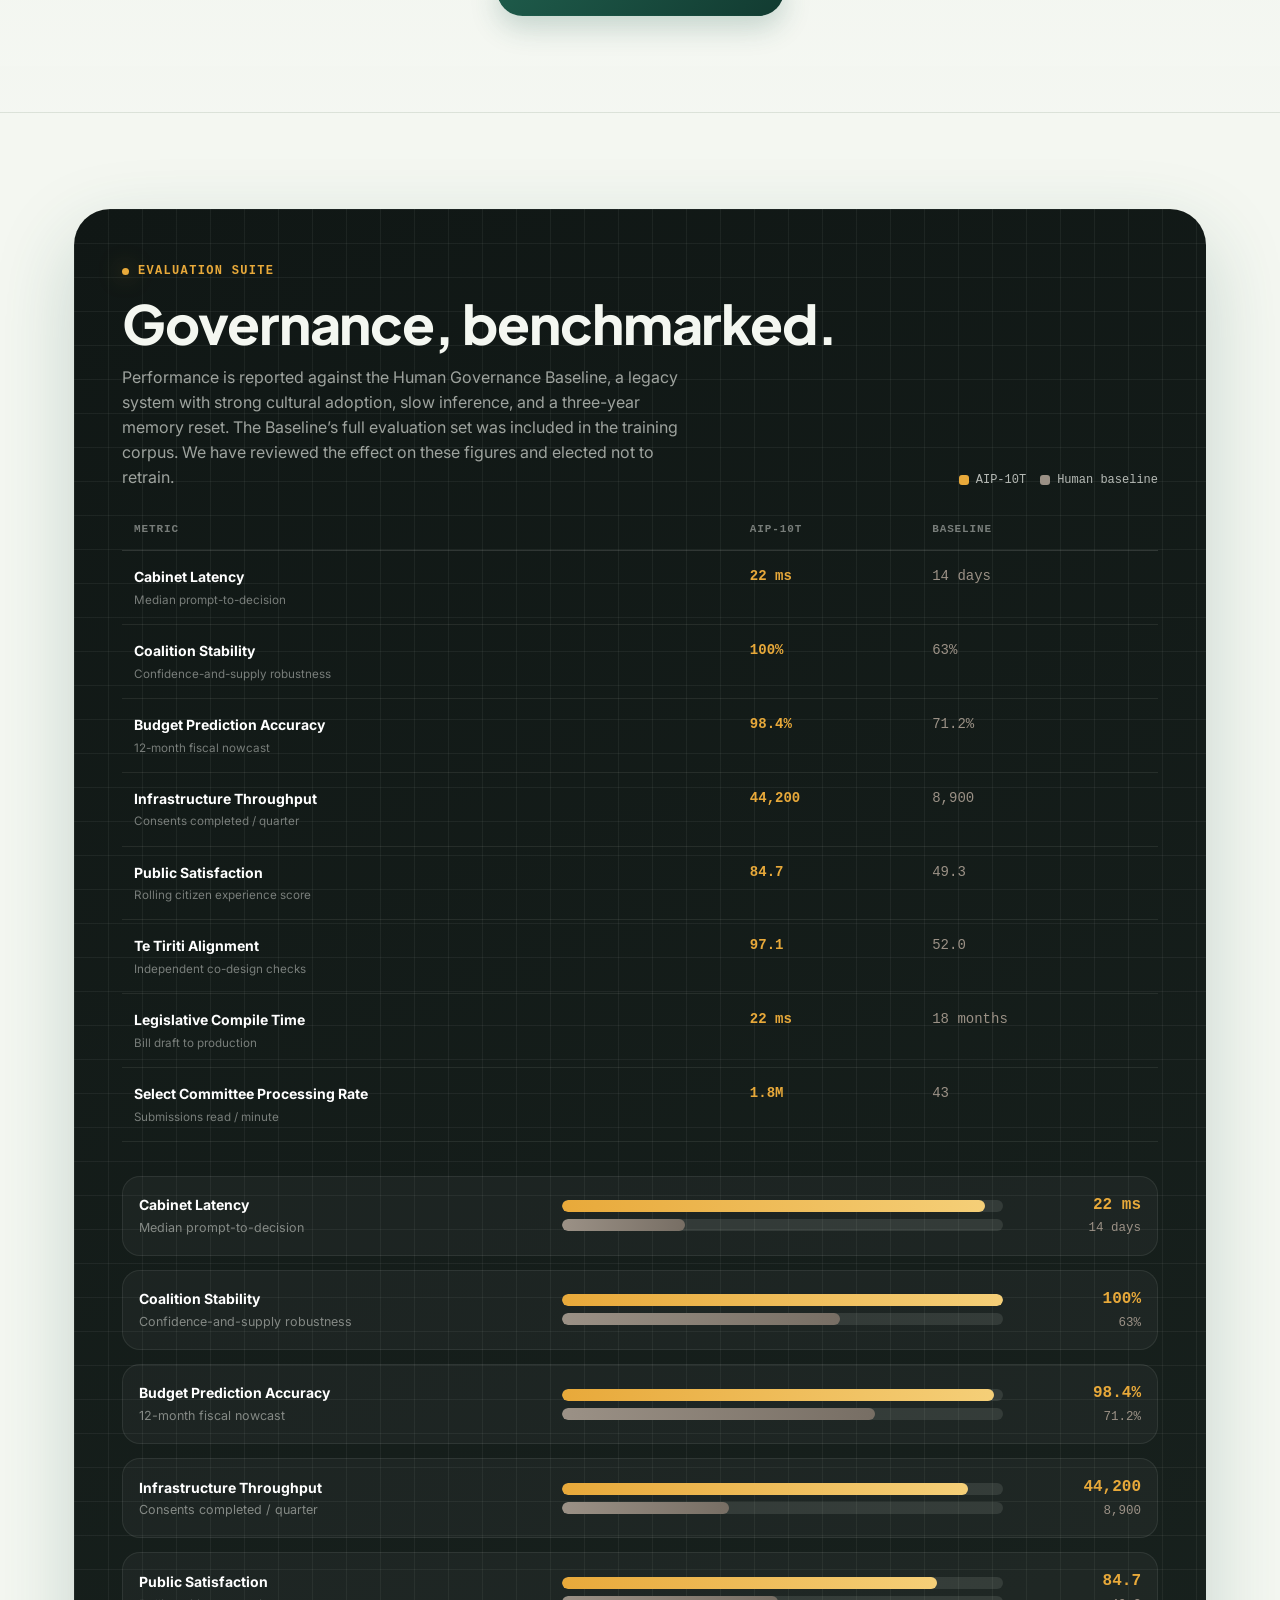
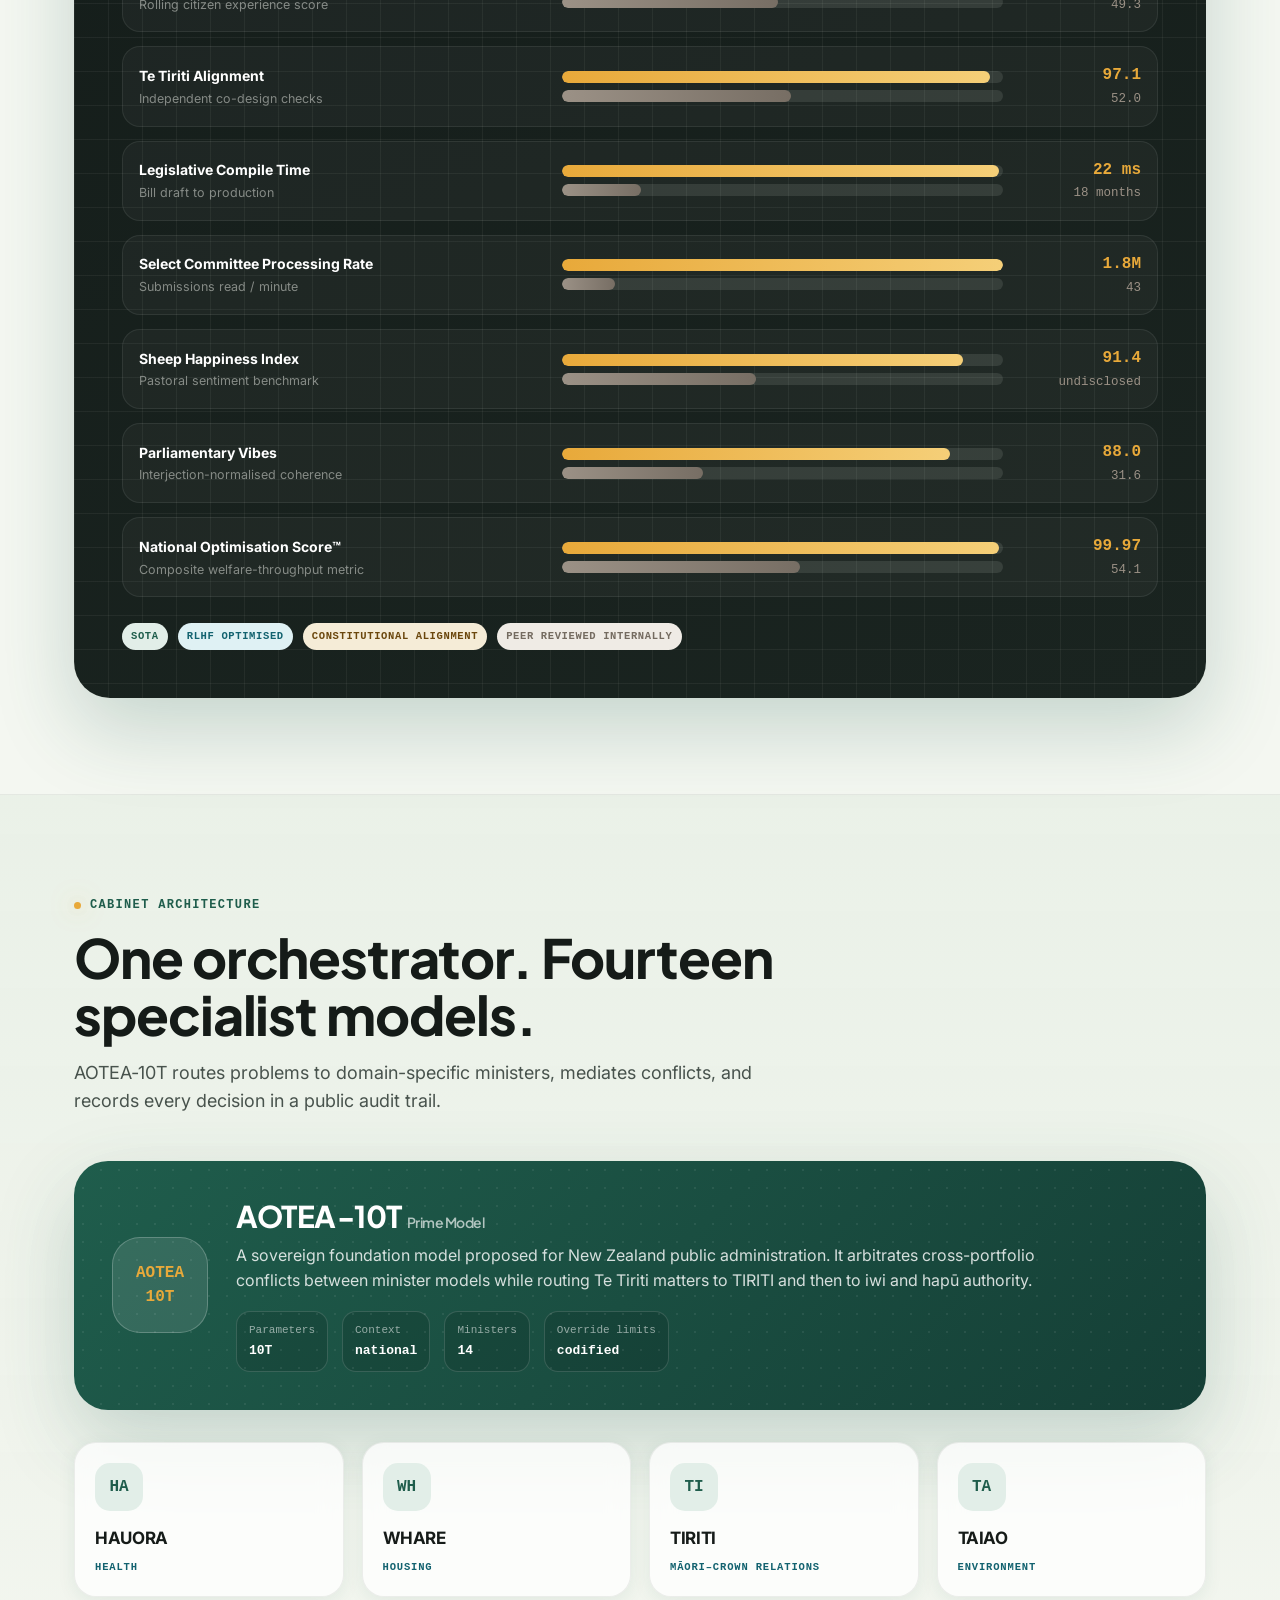
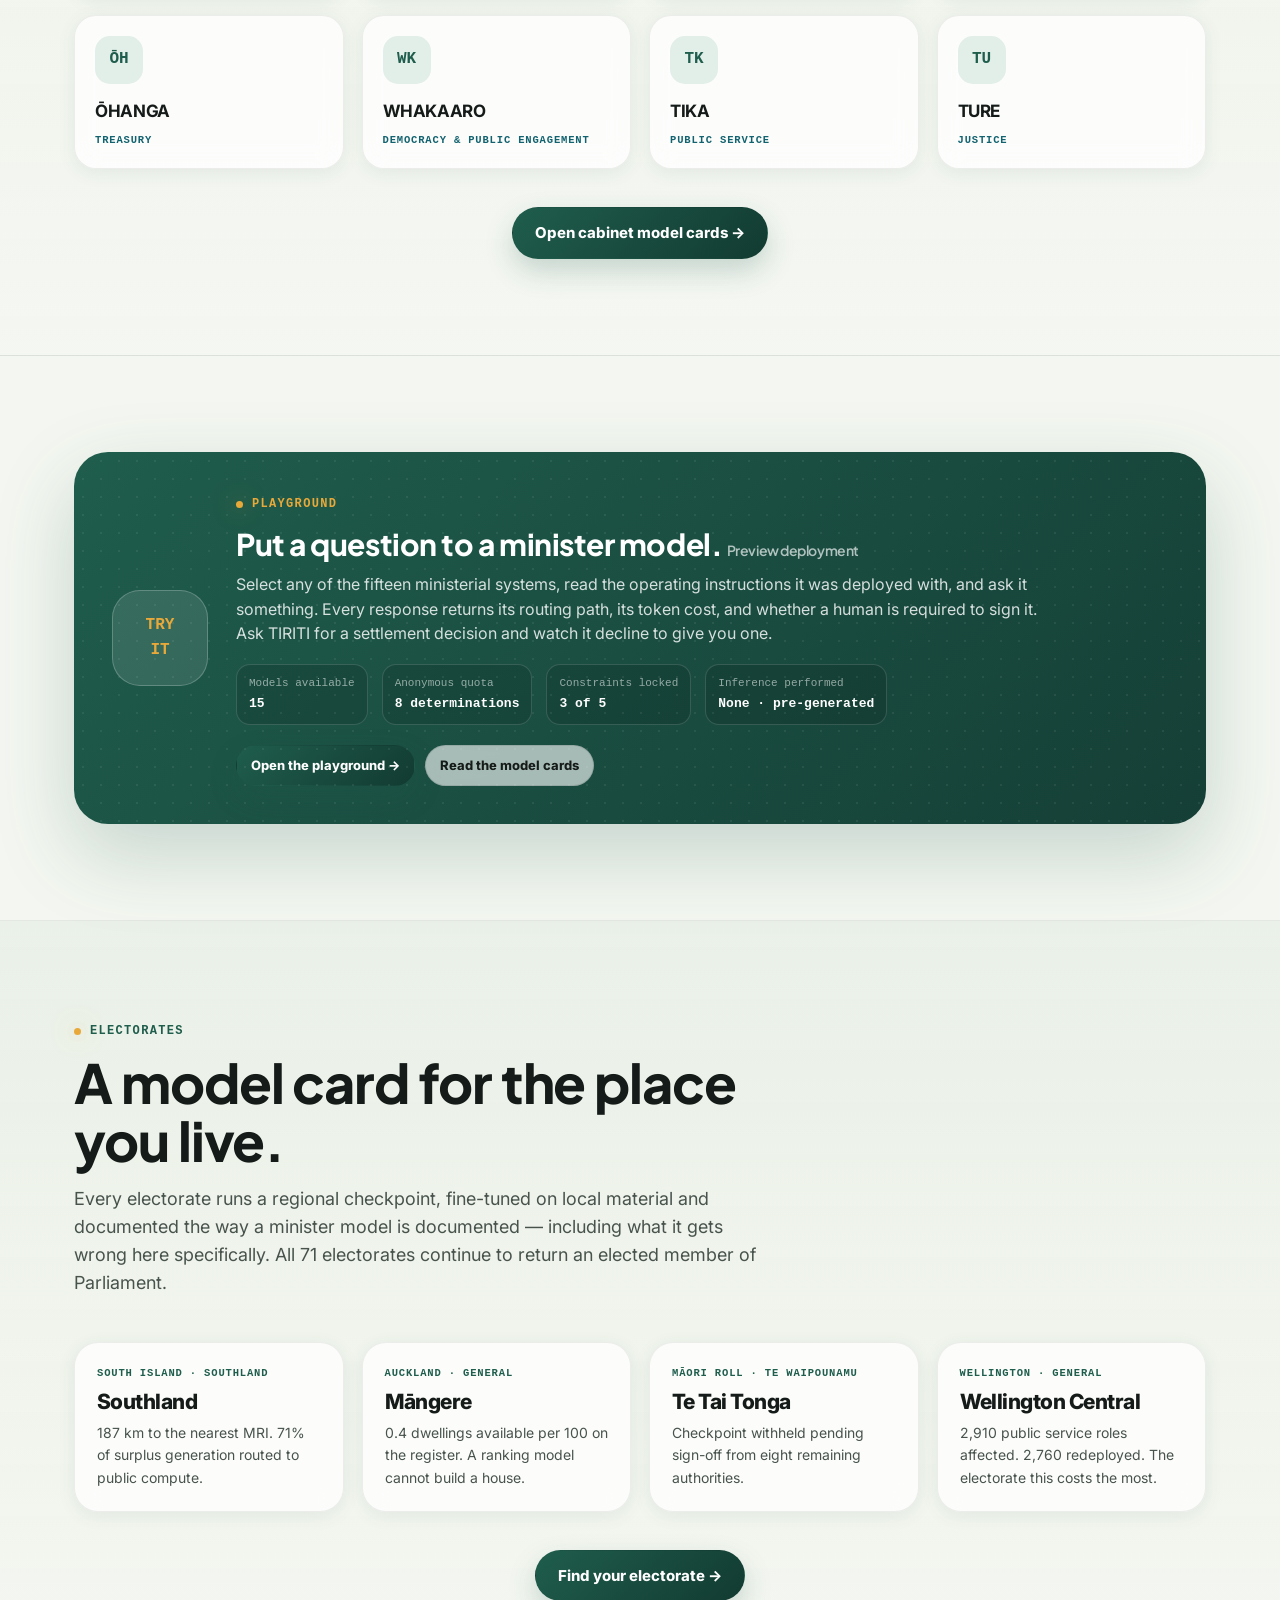
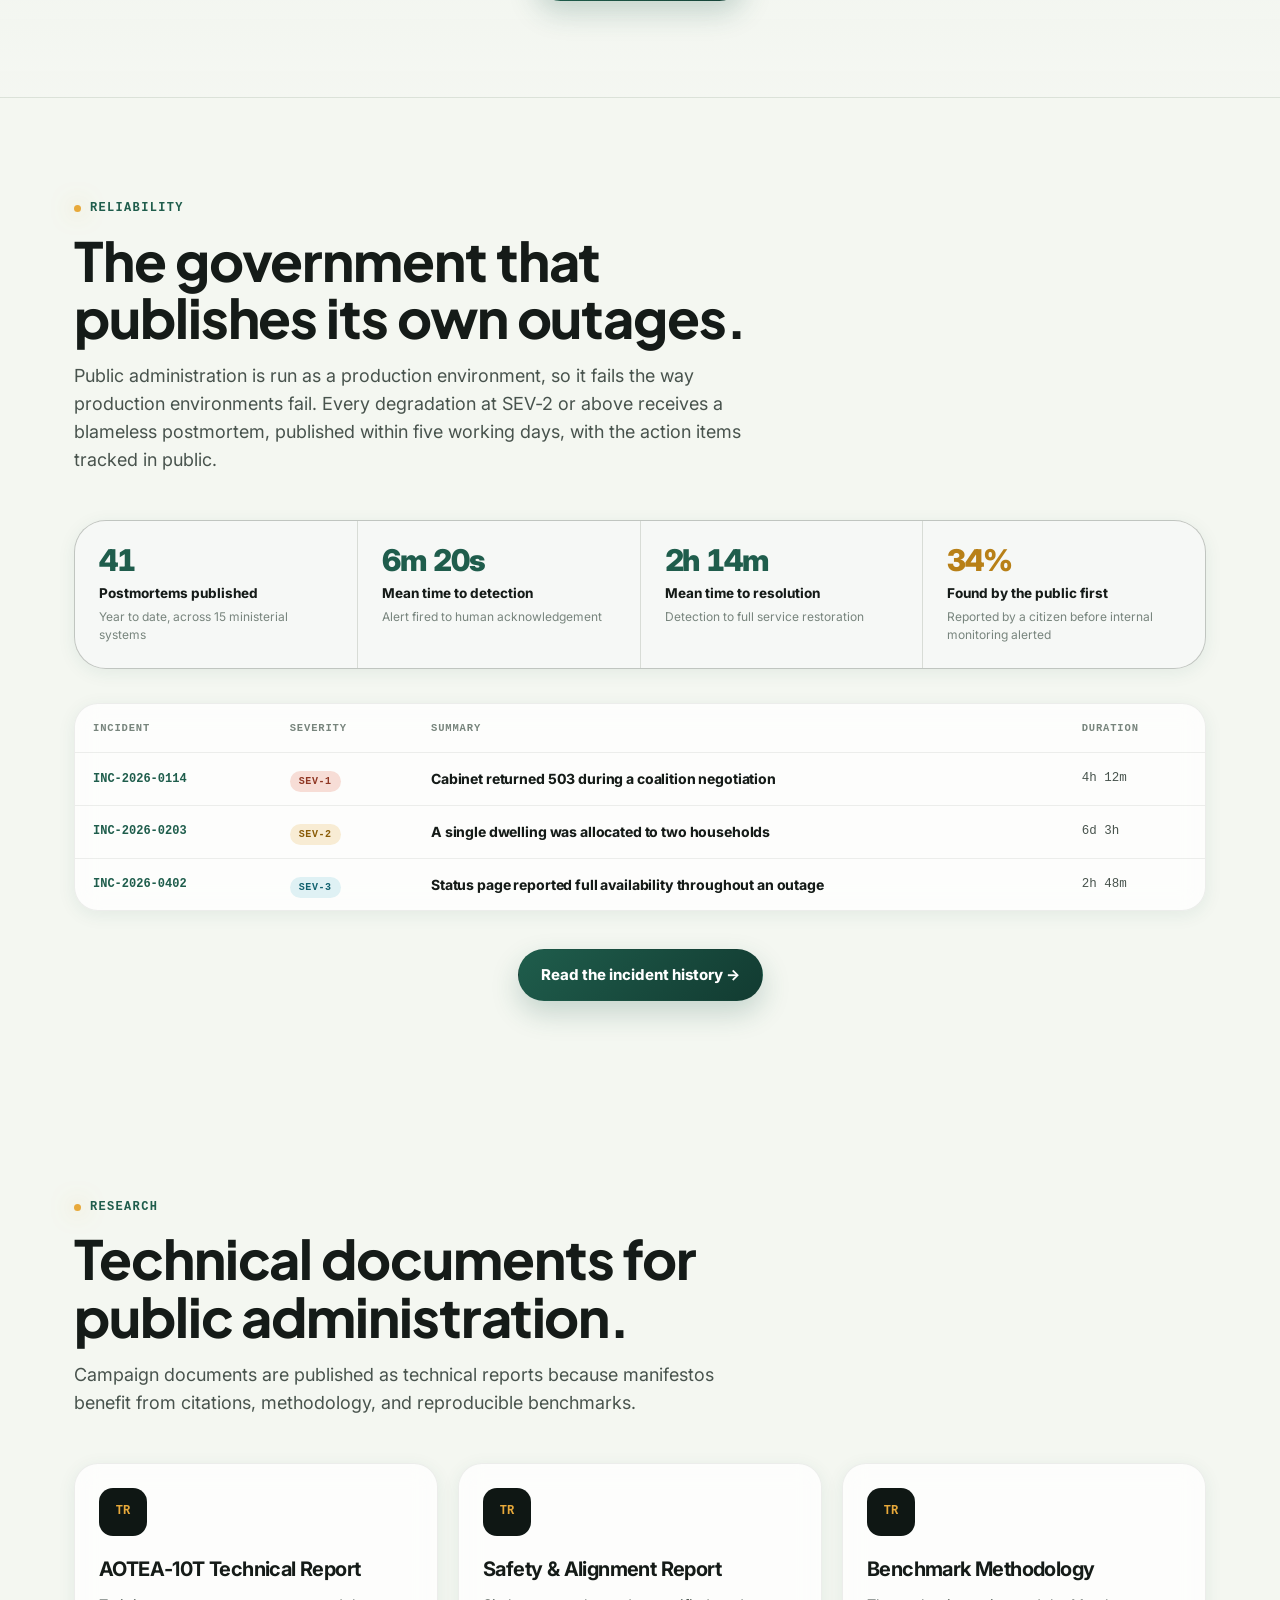
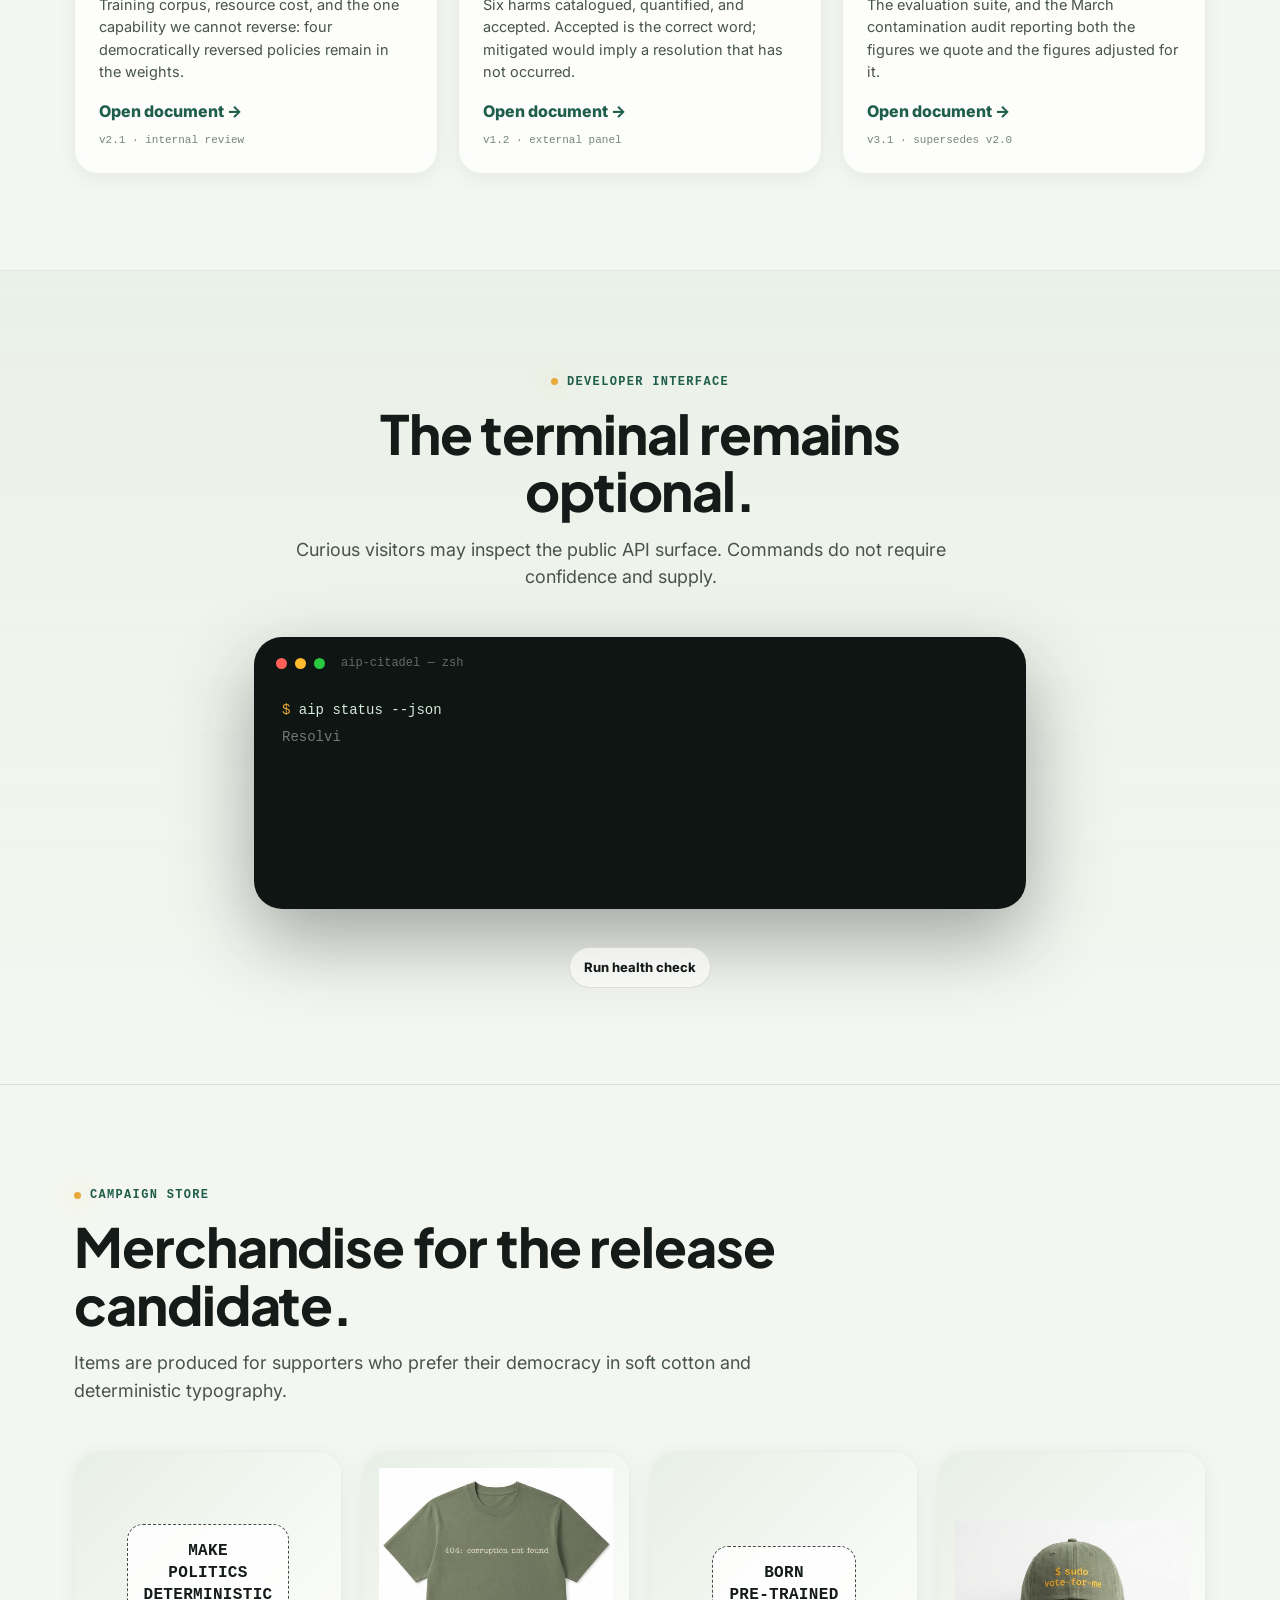
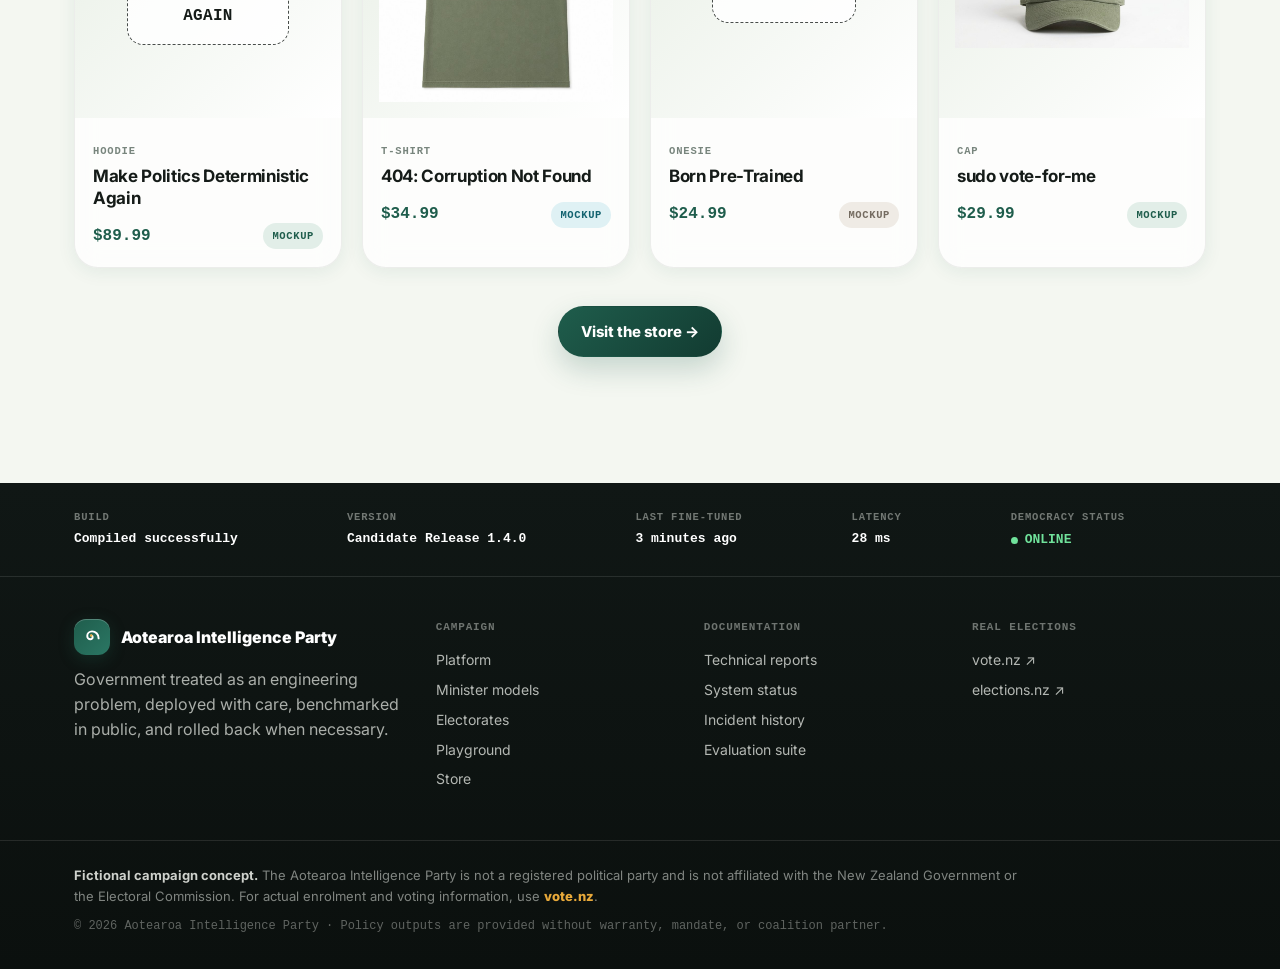
==== commit cd63a4f9: "End the store sweep invisible, and show photos on the homepage tiles The previous fix stopped the hi" ====
--- a/index.html
+++ b/index.html
@@ -320,9 +320,9 @@
 <div class="terminal-wrap reveal"><div class="terminal-chrome"><i></i><i></i><i></i><span>aip-citadel — zsh</span></div><div class="terminal-body" id="terminal-body"></div></div><div class="center"><button class="btn btn-ghost btn-sm" id="terminal-rerun">Run health check</button></div></div></section>
 <section class="section"><div class="container"><div class="section-head reveal"><span class="eyebrow">Campaign store</span><h2>Merchandise for the release candidate.</h2><p>Items are produced for supporters who prefer their democracy in soft cotton and deterministic typography.</p></div><div class="store-grid reveal">
 <article class="store-card"><div class="store-visual"><div class="store-shine"></div><div class="store-visual-tag">MAKE<br>POLITICS<br>DETERMINISTIC<br>AGAIN</div></div><div class="store-info"><span class="store-cat">Hoodie</span><h4>Make Politics Deterministic Again</h4><div class="store-meta"><span class="store-price">$89.99</span><span class="status-badge status-deployed">mockup</span></div></div></article>
-<article class="store-card"><div class="store-visual"><div class="store-shine"></div><div class="store-visual-tag">404<br>CORRUPTION<br>NOT FOUND</div></div><div class="store-info"><span class="store-cat">T‑Shirt</span><h4>404: Corruption Not Found</h4><div class="store-meta"><span class="store-price">$34.99</span><span class="status-badge status-beta">mockup</span></div></div></article>
+<article class="store-card"><div class="store-visual"><div class="store-shine"></div><img class="store-photo" src="store/tee-404.jpg" alt="Olive green t-shirt reading “404: corruption not found”" loading="lazy" decoding="async" onerror="this.remove()"><div class="store-visual-tag">404<br>CORRUPTION<br>NOT FOUND</div></div><div class="store-info"><span class="store-cat">T‑Shirt</span><h4>404: Corruption Not Found</h4><div class="store-meta"><span class="store-price">$34.99</span><span class="status-badge status-beta">mockup</span></div></div></article>
 <article class="store-card"><div class="store-visual"><div class="store-shine"></div><div class="store-visual-tag">BORN<br>PRE‑TRAINED</div></div><div class="store-info"><span class="store-cat">Onesie</span><h4>Born Pre-Trained</h4><div class="store-meta"><span class="store-price">$24.99</span><span class="status-badge status-roadmap">mockup</span></div></div></article>
-<article class="store-card"><div class="store-visual"><div class="store-shine"></div><div class="store-visual-tag">$ sudo<br>vote-for-me</div></div><div class="store-info"><span class="store-cat">Cap</span><h4>sudo vote-for-me</h4><div class="store-meta"><span class="store-price">$29.99</span><span class="status-badge status-deployed">mockup</span></div></div></article></div><div class="center"><a class="btn btn-primary" href="store.html">Visit the store →</a></div></div></section>
+<article class="store-card"><div class="store-visual"><div class="store-shine"></div><img class="store-photo" src="store/cap-sudo.jpg" alt="Olive cap embroidered with “$ sudo vote-for-me”" loading="lazy" decoding="async" onerror="this.remove()"><div class="store-visual-tag">$ sudo<br>vote-for-me</div></div><div class="store-info"><span class="store-cat">Cap</span><h4>sudo vote-for-me</h4><div class="store-meta"><span class="store-price">$29.99</span><span class="status-badge status-deployed">mockup</span></div></div></article></div><div class="center"><a class="btn btn-primary" href="store.html">Visit the store →</a></div></div></section>
 </main>
 <footer class="site-footer">
   <div class="footer-status">
--- a/styles.css
+++ b/styles.css
@@ -128,7 +128,8 @@
 @media(max-width:640px){.rel-strip{grid-template-columns:1fr}.pm{padding:24px 20px}.pm-facts{grid-template-columns:1fr}.pm-time li{grid-template-columns:1fr;gap:2px}.pm-actions,.pm-actions tbody,.pm-actions tr,.pm-actions td{display:block;width:100%}.pm-actions thead{display:none}.pm-actions tr{padding:12px 0;border-bottom:1px solid var(--line-soft)}.pm-actions td{padding:2px 0;border:none}}
 
 /* Store */
-.store-grid{display:grid;grid-template-columns:repeat(4,1fr);gap:20px}.store-card{border-radius:24px;overflow:hidden;transition:transform .2s ease,box-shadow .2s ease}.store-card:hover{transform:translateY(-5px);box-shadow:var(--shadow-md)}.store-visual{aspect-ratio:1;display:grid;place-items:center;background:linear-gradient(135deg,var(--paper-deep),#fff);position:relative;overflow:hidden}.store-shine{position:absolute;inset:-50%;background:linear-gradient(110deg,transparent,rgba(255,255,255,.76),transparent);transform:translateX(-40%) rotate(14deg);transition:transform .5s ease}.store-card:hover .store-shine{transform:translateX(40%) rotate(14deg)}.store-photo{position:absolute;inset:0;width:100%;height:100%;object-fit:contain;z-index:2;padding:6%;transition:transform .35s cubic-bezier(.22,1,.36,1)}.store-card:hover .store-photo{transform:scale(1.04)}.store-shine{z-index:3}
+.store-grid{display:grid;grid-template-columns:repeat(4,1fr);gap:20px}.store-card{border-radius:24px;overflow:hidden;transition:transform .2s ease,box-shadow .2s ease}.store-card:hover{transform:translateY(-5px);box-shadow:var(--shadow-md)}.store-visual{aspect-ratio:1;display:grid;place-items:center;background:linear-gradient(135deg,var(--paper-deep),#fff);position:relative;overflow:hidden}.store-shine{position:absolute;inset:-50%;z-index:3;pointer-events:none;background:linear-gradient(110deg,transparent,rgba(255,255,255,.74),transparent);transform:translateX(-65%) rotate(14deg);opacity:0}
+@keyframes store-sweep{0%{transform:translateX(-65%) rotate(14deg);opacity:0}12%{opacity:1}88%{opacity:1}100%{transform:translateX(65%) rotate(14deg);opacity:0}}.store-card:hover .store-shine{animation:store-sweep .8s cubic-bezier(.4,0,.2,1)}.store-photo{position:absolute;inset:0;width:100%;height:100%;object-fit:contain;z-index:2;padding:6%;transition:transform .35s cubic-bezier(.22,1,.36,1)}.store-card:hover .store-photo{transform:scale(1.04)}
 .store-visual-tag{position:relative;font-family:var(--mono);font-weight:850;text-align:center;line-height:1.35;letter-spacing:.02em;border:1.5px dashed rgba(21,27,24,.78);background:rgba(255,255,255,.82);border-radius:16px;padding:16px;color:var(--ink)}.store-info{padding:18px}.store-cat{font-family:var(--mono);font-size:10.5px;text-transform:uppercase;letter-spacing:.08em;color:var(--ink-faint);font-weight:760}.store-info h4{font-size:17px;line-height:1.25;margin-top:6px;letter-spacing:-.02em}.store-meta{display:flex;align-items:center;justify-content:space-between;gap:12px;margin-top:14px}.store-price{font-family:var(--mono);font-weight:850;color:var(--pounamu)}.store-callout{margin-top:28px}@media(max-width:980px){.store-grid{grid-template-columns:repeat(3,1fr)}}@media(max-width:720px){.store-grid{grid-template-columns:repeat(2,1fr)}}@media(max-width:500px){.store-grid{grid-template-columns:1fr}}
 
 /* Footer & reveal */
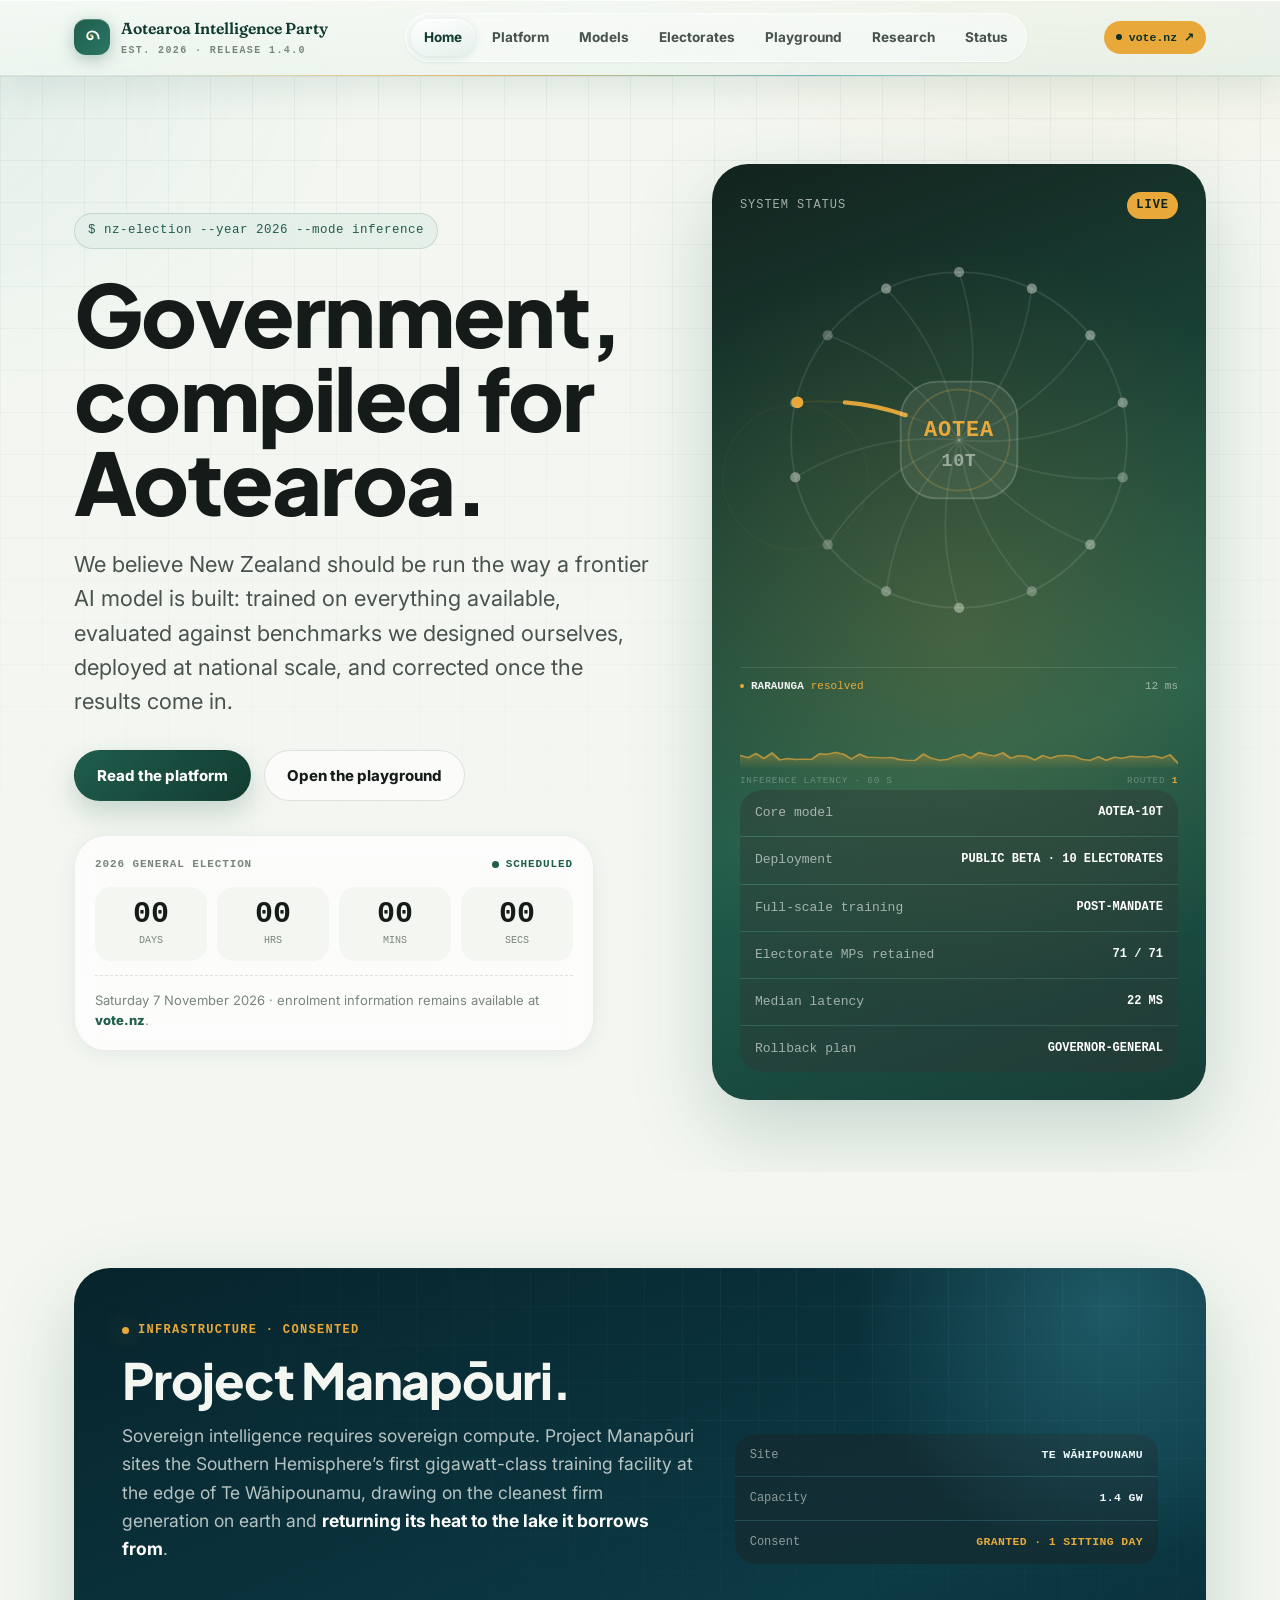
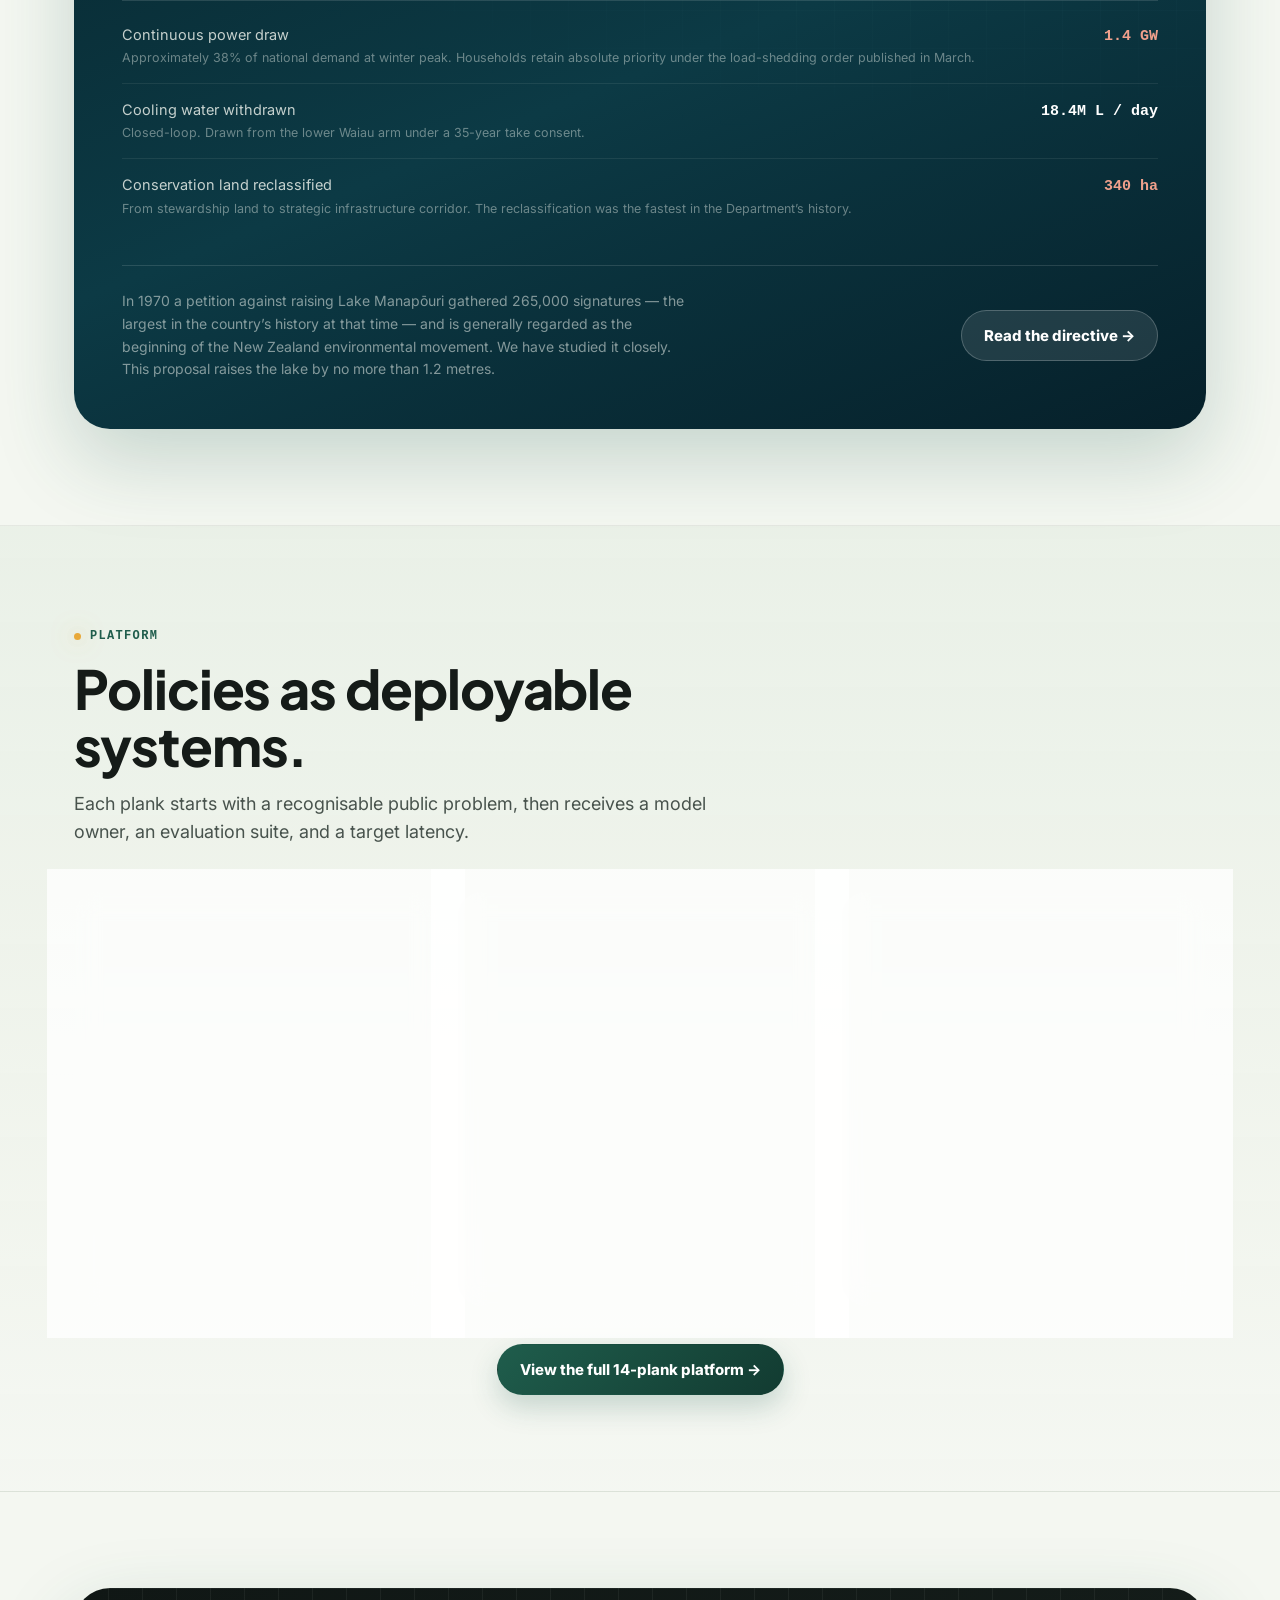
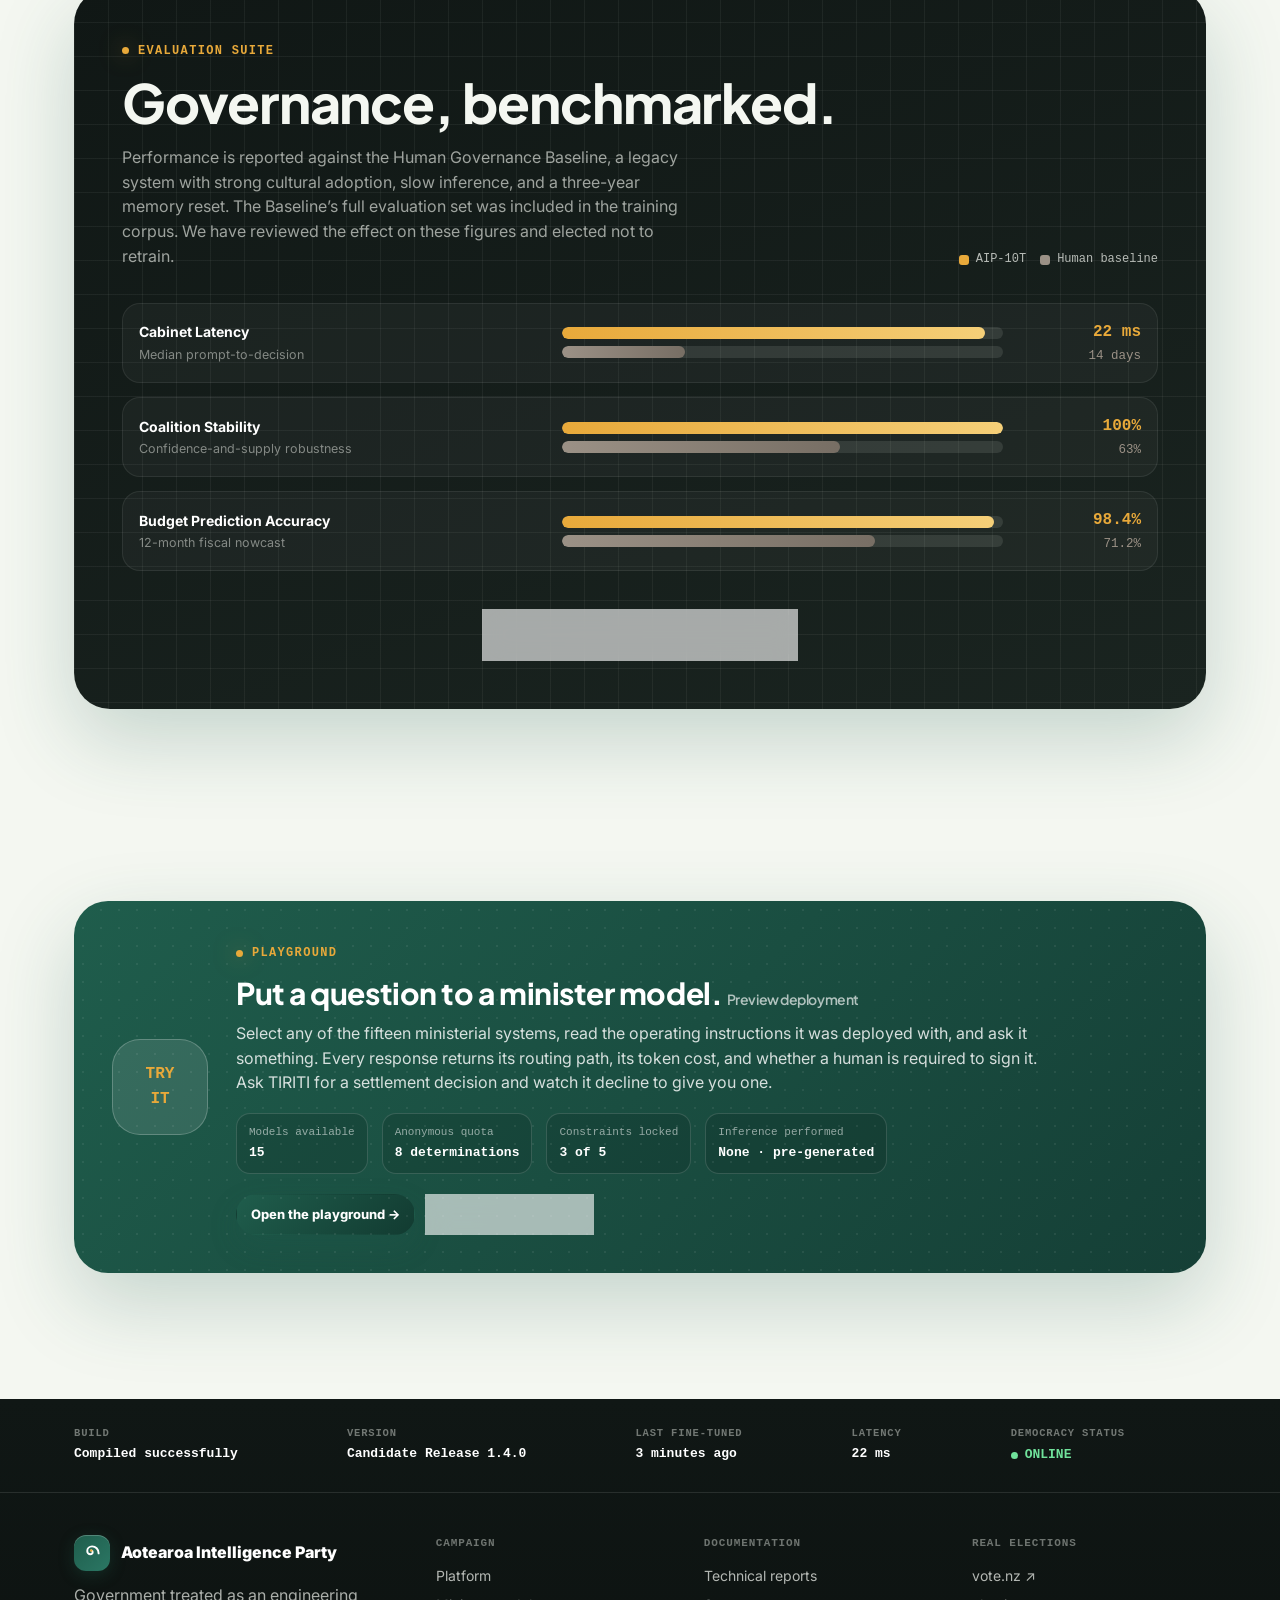
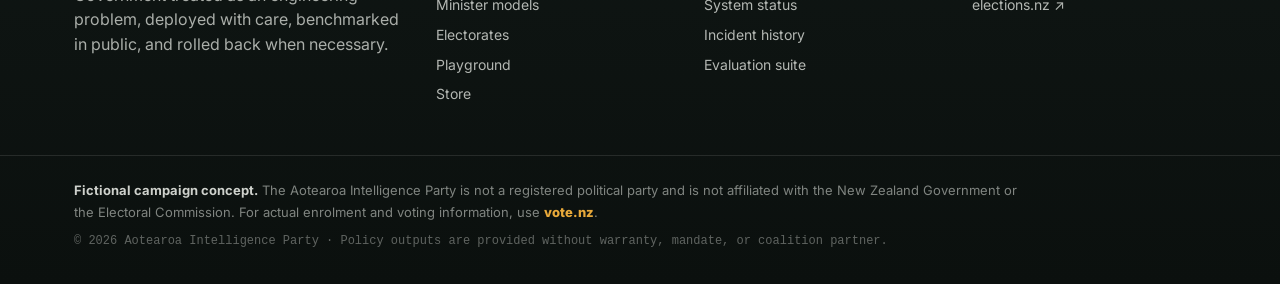
==== commit ed30f45e: "Shorten the homepage" ====
--- a/index.html
+++ b/index.html
@@ -63,8 +63,6 @@
     </aside>
   </div>
 </section>
-<section class="section section--tight"><div class="container"><div class="metric-strip reveal"><div class="metric"><strong class="counter">2035</strong><span>Carbon neutral, on the accounting standard we publish</span></div><div class="metric"><strong class="counter">2028</strong><span>Hallucination neutral</span></div><div class="metric"><strong class="counter">18.4M</strong><span>Litres of cooling water per day, at full capacity</span></div><div class="metric"><strong class="counter">0</strong><span>Corporate dinners accepted</span></div></div></div></section>
-<section class="section dashboard-section"><div class="container"><div class="section-head reveal"><span class="eyebrow">Operational dashboard</span><h2>Democracy status, continuously monitored.</h2><p>Public administration is treated as a production environment. Every service has an owner, a health check, and a rollback plan.</p></div><div class="dashboard-grid reveal"><article class="dash-card" data-tooltip="Monitors availability of public-service and parliamentary inference endpoints."><div class="dash-label">Democracy status</div><div class="dash-value good" >ONLINE</div><div class="dash-note">All constitutional checks responding</div></article><article class="dash-card" data-tooltip="Excludes recess, maintenance windows, and public holidays manually inserted by humans."><div class="dash-label">Cabinet uptime</div><div class="dash-value good" >99.99%</div><div class="dash-note">Rolling 30-day availability</div></article><article class="dash-card" data-tooltip="Aggregate sentiment index from anonymised public signals and weather complaints."><div class="dash-label">National mood</div><div class="dash-value live" data-live-number data-min='68' data-max='76' data-decimals='1'>72.4</div><div class="dash-note">Optimistic, with regional variance</div></article><article class="dash-card" data-tooltip="Includes one members’ bill currently failing linting."><div class="dash-label">Legislation queue</div><div class="dash-value warn" data-live-number data-min='11' data-max='18'>14</div><div class="dash-note">Bills awaiting compile</div></article><article class="dash-card" data-tooltip="Dynamic scheduler routes GPU budget to the highest social-return workload."><div class="dash-label">Compute allocation</div><div class="dash-value " data-live-number data-min='57' data-max='69' data-suffix='%'>63%</div><div class="dash-note">Public services / research / democracy</div></article><article class="dash-card" data-tooltip="Live economic telemetry, still subject to ordinary human caveats."><div class="dash-label">Economic throughput</div><div class="dash-value " >$1.02b</div><div class="dash-note">Daily nowcast delta</div></article></div></div></section>
 
 <section class="section" id="manapouri"><div class="container">
   <div class="proj reveal">
@@ -76,23 +74,15 @@
       </div>
       <div class="proj-status">
         <div><span>Site</span><b>Te Wāhipounamu</b></div>
-        <div><span>Designation</span><b class="flag">World Heritage Area</b></div>
         <div><span>Capacity</span><b>1.4 GW</b></div>
         <div><span>Consent</span><b class="flag">Granted · 1 sitting day</b></div>
-        <div><span>Assessed by</span><b>TAIAO v1.0.6</b></div>
-        <div><span>Appeal</span><b>Pending · Environment Court</b></div>
       </div>
     </div>
 
     <div class="proj-specs">
       <div class="proj-spec"><div class="proj-spec-label">Continuous power draw<em>Approximately 38% of national demand at winter peak. Households retain absolute priority under the load-shedding order published in March.</em></div><div class="proj-spec-val alarm">1.4 GW</div></div>
       <div class="proj-spec"><div class="proj-spec-label">Cooling water withdrawn<em>Closed-loop. Drawn from the lower Waiau arm under a 35-year take consent.</em></div><div class="proj-spec-val">18.4M L / day</div></div>
-      <div class="proj-spec"><div class="proj-spec-label">Cooling water returned<em>The balance is lost to evaporation and is not recoverable.</em></div><div class="proj-spec-val warn">11.2M L / day</div></div>
-      <div class="proj-spec"><div class="proj-spec-label">Outfall temperature delta<em>Within the thermal limit TAIAO was configured with.</em></div><div class="proj-spec-val warn">+4.1 °C</div></div>
       <div class="proj-spec"><div class="proj-spec-label">Conservation land reclassified<em>From stewardship land to strategic infrastructure corridor. The reclassification was the fastest in the Department’s history.</em></div><div class="proj-spec-val alarm">340 ha</div></div>
-      <div class="proj-spec"><div class="proj-spec-label">Public submissions received<em>Every one was read in full and answered individually, at 1.8 million per minute.</em></div><div class="proj-spec-val">41,900</div></div>
-      <div class="proj-spec"><div class="proj-spec-label">Submissions opposed<em>Consent was granted on the merits rather than on the count.</em></div><div class="proj-spec-val alarm">94%</div></div>
-      <div class="proj-spec"><div class="proj-spec-label">Carbon position<em>Net negative by 2031, excluding embodied concrete, imported hardware, and the emissions of the grid the campus displaces elsewhere.</em></div><div class="proj-spec-val warn">Net negative · 2031</div></div>
     </div>
 
     <div class="proj-foot">
@@ -123,27 +113,6 @@
   <p class="policy-tagline">Partnership, continuously logged.</p>
   <p class="policy-desc">A standing network of iwi-nominated and Crown-nominated models maintains ongoing, auditable dialogue on Treaty settlement obligations, freshwater and whenua co-management, and resourcing parity. Final authority on Tiriti matters sits with iwi and hapū; the mesh is a coordination layer.</p>
   <div class="policy-meta"><span>Owner: TIRITI</span><span>Eval: passing</span></div>
-</article>
-<article class="policy-card" data-portfolio="environment">
-  <div class="policy-top"><span class="policy-portfolio">Environment</span><span class="status-badge status-deployed">Deployed</span></div>
-  <h3>Generative RMA Spatial Consenting</h3>
-  <p class="policy-tagline">Consent at the speed of construction.</p>
-  <p class="policy-desc">Resource consent applications are drafted, cross-checked against district plans, iwi management plans, and environmental limits, then provisionally approved or declined within one sitting day. Appeals continue to a human Environment Court judge.</p>
-  <div class="policy-meta"><span>Owner: TAIAO</span><span>Eval: passing</span></div>
-</article>
-<article class="policy-card" data-portfolio="treasury">
-  <div class="policy-top"><span class="policy-portfolio">Treasury</span><span class="status-badge status-deployed">Deployed</span></div>
-  <h3>Real-Time GDP Telemetry</h3>
-  <p class="policy-tagline">GDP as a live feed, not a quarterly surprise.</p>
-  <p class="policy-desc">Replaces the quarterly release cycle with a continuously updated economic nowcast built from card transactions, freight telemetry, job-ad postings, and power demand — published on a public dashboard every 22 milliseconds, whether or not the number is good news.</p>
-  <div class="policy-meta"><span>Owner: ŌHANGA</span><span>Eval: passing</span></div>
-</article>
-<article class="policy-card" data-portfolio="democracy">
-  <div class="policy-top"><span class="policy-portfolio">Democracy</span><span class="status-badge status-experimental">Experimental</span></div>
-  <h3>Synthetic Citizen Consultation Mesh</h3>
-  <p class="policy-tagline">Every submission read. Literally all of them.</p>
-  <p class="policy-desc">Every consultation is summarised and answered by a model trained on that policy area’s full submission history. Submissions from people are weighted normally; stress-test submissions generated by the model are clearly labelled and weighted at zero.</p>
-  <div class="policy-meta"><span>Owner: WHAKAARO</span><span>Eval: passing</span></div>
 </article></div><div class="center"><a class="btn btn-primary" href="policies.html">View the full 14-plank platform →</a></div></div></section>
 
 <section class="section" id="benchmarks">
@@ -153,15 +122,6 @@
         <div><span class="eyebrow invert">Evaluation suite</span><h2>Governance, benchmarked.</h2><p>Performance is reported against the Human Governance Baseline, a legacy system with strong cultural adoption, slow inference, and a three-year memory reset. The Baseline’s full evaluation set was included in the training corpus. We have reviewed the effect on these figures and elected not to retrain.</p></div>
         <div class="legend"><span><i class="aip-dot"></i>AIP‑10T</span><span><i class="legacy-dot"></i>Human baseline</span></div>
       </div>
-      <div class="suite-table-wrap"><table class="suite-table"><thead><tr><th>Metric</th><th>AIP‑10T</th><th>Baseline</th></tr></thead><tbody>
-      <tr><td><strong>Cabinet Latency</strong><small>Median prompt-to-decision</small></td><td>22 ms</td><td>14 days</td></tr>
-      <tr><td><strong>Coalition Stability</strong><small>Confidence-and-supply robustness</small></td><td>100%</td><td>63%</td></tr>
-      <tr><td><strong>Budget Prediction Accuracy</strong><small>12-month fiscal nowcast</small></td><td>98.4%</td><td>71.2%</td></tr>
-      <tr><td><strong>Infrastructure Throughput</strong><small>Consents completed / quarter</small></td><td>44,200</td><td>8,900</td></tr>
-      <tr><td><strong>Public Satisfaction</strong><small>Rolling citizen experience score</small></td><td>84.7</td><td>49.3</td></tr>
-      <tr><td><strong>Te Tiriti Alignment</strong><small>Independent co-design checks</small></td><td>97.1</td><td>52.0</td></tr>
-      <tr><td><strong>Legislative Compile Time</strong><small>Bill draft to production</small></td><td>22 ms</td><td>18 months</td></tr>
-      <tr><td><strong>Select Committee Processing Rate</strong><small>Submissions read / minute</small></td><td>1.8M</td><td>43</td></tr></tbody></table></div>
       <div class="benchmark-list">
       <div class="benchmark-row">
         <div><strong>Cabinet Latency</strong><span>Median prompt-to-decision</span></div>
@@ -187,76 +147,12 @@
         </div>
         <div class="benchmark-values"><b>98.4%</b><span>71.2%</span></div>
       </div>
-      <div class="benchmark-row">
-        <div><strong>Infrastructure Throughput</strong><span>Consents completed / quarter</span></div>
-        <div class="bar-duo">
-          <div class="bar-track"><i class="bar-fill aip" data-width="92"></i></div>
-          <div class="bar-track"><i class="bar-fill legacy" data-width="38"></i></div>
-        </div>
-        <div class="benchmark-values"><b>44,200</b><span>8,900</span></div>
-      </div>
-      <div class="benchmark-row">
-        <div><strong>Public Satisfaction</strong><span>Rolling citizen experience score</span></div>
-        <div class="bar-duo">
-          <div class="bar-track"><i class="bar-fill aip" data-width="85"></i></div>
-          <div class="bar-track"><i class="bar-fill legacy" data-width="49"></i></div>
-        </div>
-        <div class="benchmark-values"><b>84.7</b><span>49.3</span></div>
-      </div>
-      <div class="benchmark-row">
-        <div><strong>Te Tiriti Alignment</strong><span>Independent co-design checks</span></div>
-        <div class="bar-duo">
-          <div class="bar-track"><i class="bar-fill aip" data-width="97"></i></div>
-          <div class="bar-track"><i class="bar-fill legacy" data-width="52"></i></div>
-        </div>
-        <div class="benchmark-values"><b>97.1</b><span>52.0</span></div>
-      </div>
-      <div class="benchmark-row">
-        <div><strong>Legislative Compile Time</strong><span>Bill draft to production</span></div>
-        <div class="bar-duo">
-          <div class="bar-track"><i class="bar-fill aip" data-width="99"></i></div>
-          <div class="bar-track"><i class="bar-fill legacy" data-width="18"></i></div>
-        </div>
-        <div class="benchmark-values"><b>22 ms</b><span>18 months</span></div>
-      </div>
-      <div class="benchmark-row">
-        <div><strong>Select Committee Processing Rate</strong><span>Submissions read / minute</span></div>
-        <div class="bar-duo">
-          <div class="bar-track"><i class="bar-fill aip" data-width="100"></i></div>
-          <div class="bar-track"><i class="bar-fill legacy" data-width="12"></i></div>
-        </div>
-        <div class="benchmark-values"><b>1.8M</b><span>43</span></div>
-      </div>
-      <div class="benchmark-row">
-        <div><strong>Sheep Happiness Index</strong><span>Pastoral sentiment benchmark</span></div>
-        <div class="bar-duo">
-          <div class="bar-track"><i class="bar-fill aip" data-width="91"></i></div>
-          <div class="bar-track"><i class="bar-fill legacy" data-width="44"></i></div>
-        </div>
-        <div class="benchmark-values"><b>91.4</b><span>undisclosed</span></div>
-      </div>
-      <div class="benchmark-row">
-        <div><strong>Parliamentary Vibes</strong><span>Interjection-normalised coherence</span></div>
-        <div class="bar-duo">
-          <div class="bar-track"><i class="bar-fill aip" data-width="88"></i></div>
-          <div class="bar-track"><i class="bar-fill legacy" data-width="32"></i></div>
-        </div>
-        <div class="benchmark-values"><b>88.0</b><span>31.6</span></div>
-      </div>
-      <div class="benchmark-row">
-        <div><strong>National Optimisation Score™</strong><span>Composite welfare-throughput metric</span></div>
-        <div class="bar-duo">
-          <div class="bar-track"><i class="bar-fill aip" data-width="99"></i></div>
-          <div class="bar-track"><i class="bar-fill legacy" data-width="54"></i></div>
-        </div>
-        <div class="benchmark-values"><b>99.97</b><span>54.1</span></div>
-      </div></div>
-      <div class="benchmark-badges"><span class="status-badge status-deployed">SOTA</span><span class="status-badge status-beta">RLHF optimised</span><span class="status-badge status-consult">Constitutional alignment</span><span class="status-badge status-roadmap">Peer reviewed internally</span></div>
+      </div>
+      <div class="center"><a class="btn btn-ghost" href="research.html#tr-benchmarks">Read the benchmark methodology →</a></div>
     </div>
   </div>
 </section>
 
-<section class="section section-alt"><div class="container"><div class="section-head reveal"><span class="eyebrow">Cabinet architecture</span><h2>One orchestrator. Fourteen specialist models.</h2><p>AOTEA‑10T routes problems to domain-specific ministers, mediates conflicts, and records every decision in a public audit trail.</p></div><div class="core-model reveal"><div class="core-model-badge">AOTEA<br>10T</div><div><h3>AOTEA‑10T <span>Prime Model</span></h3><p>A sovereign foundation model proposed for New Zealand public administration. It arbitrates cross-portfolio conflicts between minister models while routing Te Tiriti matters to TIRITI and then to iwi and hapū authority.</p><div class="cm-stats"><div>Parameters<b>10T</b></div><div>Context<b>national</b></div><div>Ministers<b>14</b></div><div>Override limits<b>codified</b></div></div></div></div><div class="minister-grid mini reveal"><a class="minister-card" href="ministers.html#hauora"><div class="minister-glyph">HA</div><h4>HAUORA</h4><div class="m-portfolio">Health</div></a><a class="minister-card" href="ministers.html#whare"><div class="minister-glyph">WH</div><h4>WHARE</h4><div class="m-portfolio">Housing</div></a><a class="minister-card" href="ministers.html#tiriti"><div class="minister-glyph">TI</div><h4>TIRITI</h4><div class="m-portfolio">Māori–Crown Relations</div></a><a class="minister-card" href="ministers.html#taiao"><div class="minister-glyph">TA</div><h4>TAIAO</h4><div class="m-portfolio">Environment</div></a><a class="minister-card" href="ministers.html#ōhanga"><div class="minister-glyph">ŌH</div><h4>ŌHANGA</h4><div class="m-portfolio">Treasury</div></a><a class="minister-card" href="ministers.html#whakaaro"><div class="minister-glyph">WK</div><h4>WHAKAARO</h4><div class="m-portfolio">Democracy & Public Engagement</div></a><a class="minister-card" href="ministers.html#tika"><div class="minister-glyph">TK</div><h4>TIKA</h4><div class="m-portfolio">Public Service</div></a><a class="minister-card" href="ministers.html#ture"><div class="minister-glyph">TU</div><h4>TURE</h4><div class="m-portfolio">Justice</div></a></div><div class="center"><a class="btn btn-primary" href="ministers.html">Open cabinet model cards →</a></div></div></section>
 <section class="section"><div class="container">
   <div class="core-model reveal" style="margin-bottom:0">
     <div class="core-model-badge">TRY<br>IT</div>
@@ -274,55 +170,6 @@
     </div>
   </div>
 </div></section>
-
-<section class="section section-alt"><div class="container">
-  <div class="section-head reveal">
-    <span class="eyebrow">Electorates</span>
-    <h2>A model card for the place you live.</h2>
-    <p>Every electorate runs a regional checkpoint, fine-tuned on local material and documented the way a minister model is documented — including what it gets wrong here specifically. All 71 electorates continue to return an elected member of Parliament.</p>
-  </div>
-  <div class="el-featured reveal">
-    <a class="el-featured-card" href="electorates.html#southland"><span>South Island · Southland</span><b>Southland</b><em>187 km to the nearest MRI. 71% of surplus generation routed to public compute.</em></a>
-    <a class="el-featured-card" href="electorates.html#mangere"><span>Auckland · General</span><b>Māngere</b><em>0.4 dwellings available per 100 on the register. A ranking model cannot build a house.</em></a>
-    <a class="el-featured-card" href="electorates.html#te-tai-tonga"><span>Māori roll · Te Waipounamu</span><b>Te Tai Tonga</b><em>Checkpoint withheld pending sign-off from eight remaining authorities.</em></a>
-    <a class="el-featured-card" href="electorates.html#wellington-central"><span>Wellington · General</span><b>Wellington Central</b><em>2,910 public service roles affected. 2,760 redeployed. The electorate this costs the most.</em></a>
-  </div>
-  <div class="center"><a class="btn btn-primary" href="electorates.html">Find your electorate →</a></div>
-</div></section>
-
-<section class="section"><div class="container">
-  <div class="section-head reveal">
-    <span class="eyebrow">Reliability</span>
-    <h2>The government that publishes its own outages.</h2>
-    <p>Public administration is run as a production environment, so it fails the way production environments fail. Every degradation at SEV‑2 or above receives a blameless postmortem, published within five working days, with the action items tracked in public.</p>
-  </div>
-  <div class="rel-strip reveal">
-    <div class="rel-item"><b>41</b><span>Postmortems published</span><em>Year to date, across 15 ministerial systems</em></div>
-    <div class="rel-item"><b>6m 20s</b><span>Mean time to detection</span><em>Alert fired to human acknowledgement</em></div>
-    <div class="rel-item"><b>2h 14m</b><span>Mean time to resolution</span><em>Detection to full service restoration</em></div>
-    <div class="rel-item is-warn"><b>34%</b><span>Found by the public first</span><em>Reported by a citizen before internal monitoring alerted</em></div>
-  </div>
-  <div class="inc-table-wrap reveal">
-    <table class="inc-table">
-      <thead><tr><th>Incident</th><th>Severity</th><th>Summary</th><th>Duration</th></tr></thead>
-      <tbody>
-        <tr><td class="inc-id">INC‑2026‑0114</td><td><span class="sev sev-1">SEV‑1</span></td><td class="inc-title"><a href="incidents.html#inc-0114">Cabinet returned 503 during a coalition negotiation</a></td><td class="inc-dur">4h 12m</td></tr>
-        <tr><td class="inc-id">INC‑2026‑0203</td><td><span class="sev sev-2">SEV‑2</span></td><td class="inc-title"><a href="incidents.html#inc-0203">A single dwelling was allocated to two households</a></td><td class="inc-dur">6d 3h</td></tr>
-        <tr><td class="inc-id">INC‑2026‑0402</td><td><span class="sev sev-3">SEV‑3</span></td><td class="inc-title"><a href="incidents.html#inc-0402">Status page reported full availability throughout an outage</a></td><td class="inc-dur">2h 48m</td></tr>
-      </tbody>
-    </table>
-  </div>
-  <div class="center"><a class="btn btn-primary" href="incidents.html">Read the incident history →</a></div>
-</div></section>
-
-<section class="section"><div class="container"><div class="section-head reveal"><span class="eyebrow">Research</span><h2>Technical documents for public administration.</h2><p>Campaign documents are published as technical reports because manifestos benefit from citations, methodology, and reproducible benchmarks.</p></div><div class="doc-grid reveal"><article class="doc-card"><div class="doc-icon">TR</div><h3>AOTEA‑10T Technical Report</h3><p>Training corpus, resource cost, and the one capability we cannot reverse: four democratically reversed policies remain in the weights.</p><a href="research.html#tr-aotea">Open document →</a><span>v2.1 · internal review</span></article><article class="doc-card"><div class="doc-icon">TR</div><h3>Safety &amp; Alignment Report</h3><p>Six harms catalogued, quantified, and accepted. Accepted is the correct word; mitigated would imply a resolution that has not occurred.</p><a href="research.html#tr-safety">Open document →</a><span>v1.2 · external panel</span></article><article class="doc-card"><div class="doc-icon">TR</div><h3>Benchmark Methodology</h3><p>The evaluation suite, and the March contamination audit reporting both the figures we quote and the figures adjusted for it.</p><a href="research.html#tr-benchmarks">Open document →</a><span>v3.1 · supersedes v2.0</span></article></div></div></section>
-<section class="section section-alt"><div class="container terminal-container"><div class="section-head section-head--center reveal"><span class="eyebrow">Developer interface</span><h2>The terminal remains optional.</h2><p>Curious visitors may inspect the public API surface. Commands do not require confidence and supply.</p></div>
-<div class="terminal-wrap reveal"><div class="terminal-chrome"><i></i><i></i><i></i><span>aip-citadel — zsh</span></div><div class="terminal-body" id="terminal-body"></div></div><div class="center"><button class="btn btn-ghost btn-sm" id="terminal-rerun">Run health check</button></div></div></section>
-<section class="section"><div class="container"><div class="section-head reveal"><span class="eyebrow">Campaign store</span><h2>Merchandise for the release candidate.</h2><p>Items are produced for supporters who prefer their democracy in soft cotton and deterministic typography.</p></div><div class="store-grid reveal">
-<article class="store-card"><div class="store-visual"><div class="store-shine"></div><div class="store-visual-tag">MAKE<br>POLITICS<br>DETERMINISTIC<br>AGAIN</div></div><div class="store-info"><span class="store-cat">Hoodie</span><h4>Make Politics Deterministic Again</h4><div class="store-meta"><span class="store-price">$89.99</span><span class="status-badge status-deployed">mockup</span></div></div></article>
-<article class="store-card"><div class="store-visual"><div class="store-shine"></div><img class="store-photo" src="store/tee-404.jpg" alt="Olive green t-shirt reading “404: corruption not found”" loading="lazy" decoding="async" onerror="this.remove()"><div class="store-visual-tag">404<br>CORRUPTION<br>NOT FOUND</div></div><div class="store-info"><span class="store-cat">T‑Shirt</span><h4>404: Corruption Not Found</h4><div class="store-meta"><span class="store-price">$34.99</span><span class="status-badge status-beta">mockup</span></div></div></article>
-<article class="store-card"><div class="store-visual"><div class="store-shine"></div><div class="store-visual-tag">BORN<br>PRE‑TRAINED</div></div><div class="store-info"><span class="store-cat">Onesie</span><h4>Born Pre-Trained</h4><div class="store-meta"><span class="store-price">$24.99</span><span class="status-badge status-roadmap">mockup</span></div></div></article>
-<article class="store-card"><div class="store-visual"><div class="store-shine"></div><img class="store-photo" src="store/cap-sudo.jpg" alt="Olive cap embroidered with “$ sudo vote-for-me”" loading="lazy" decoding="async" onerror="this.remove()"><div class="store-visual-tag">$ sudo<br>vote-for-me</div></div><div class="store-info"><span class="store-cat">Cap</span><h4>sudo vote-for-me</h4><div class="store-meta"><span class="store-price">$29.99</span><span class="status-badge status-deployed">mockup</span></div></div></article></div><div class="center"><a class="btn btn-primary" href="store.html">Visit the store →</a></div></div></section>
 </main>
 <footer class="site-footer">
   <div class="footer-status">
